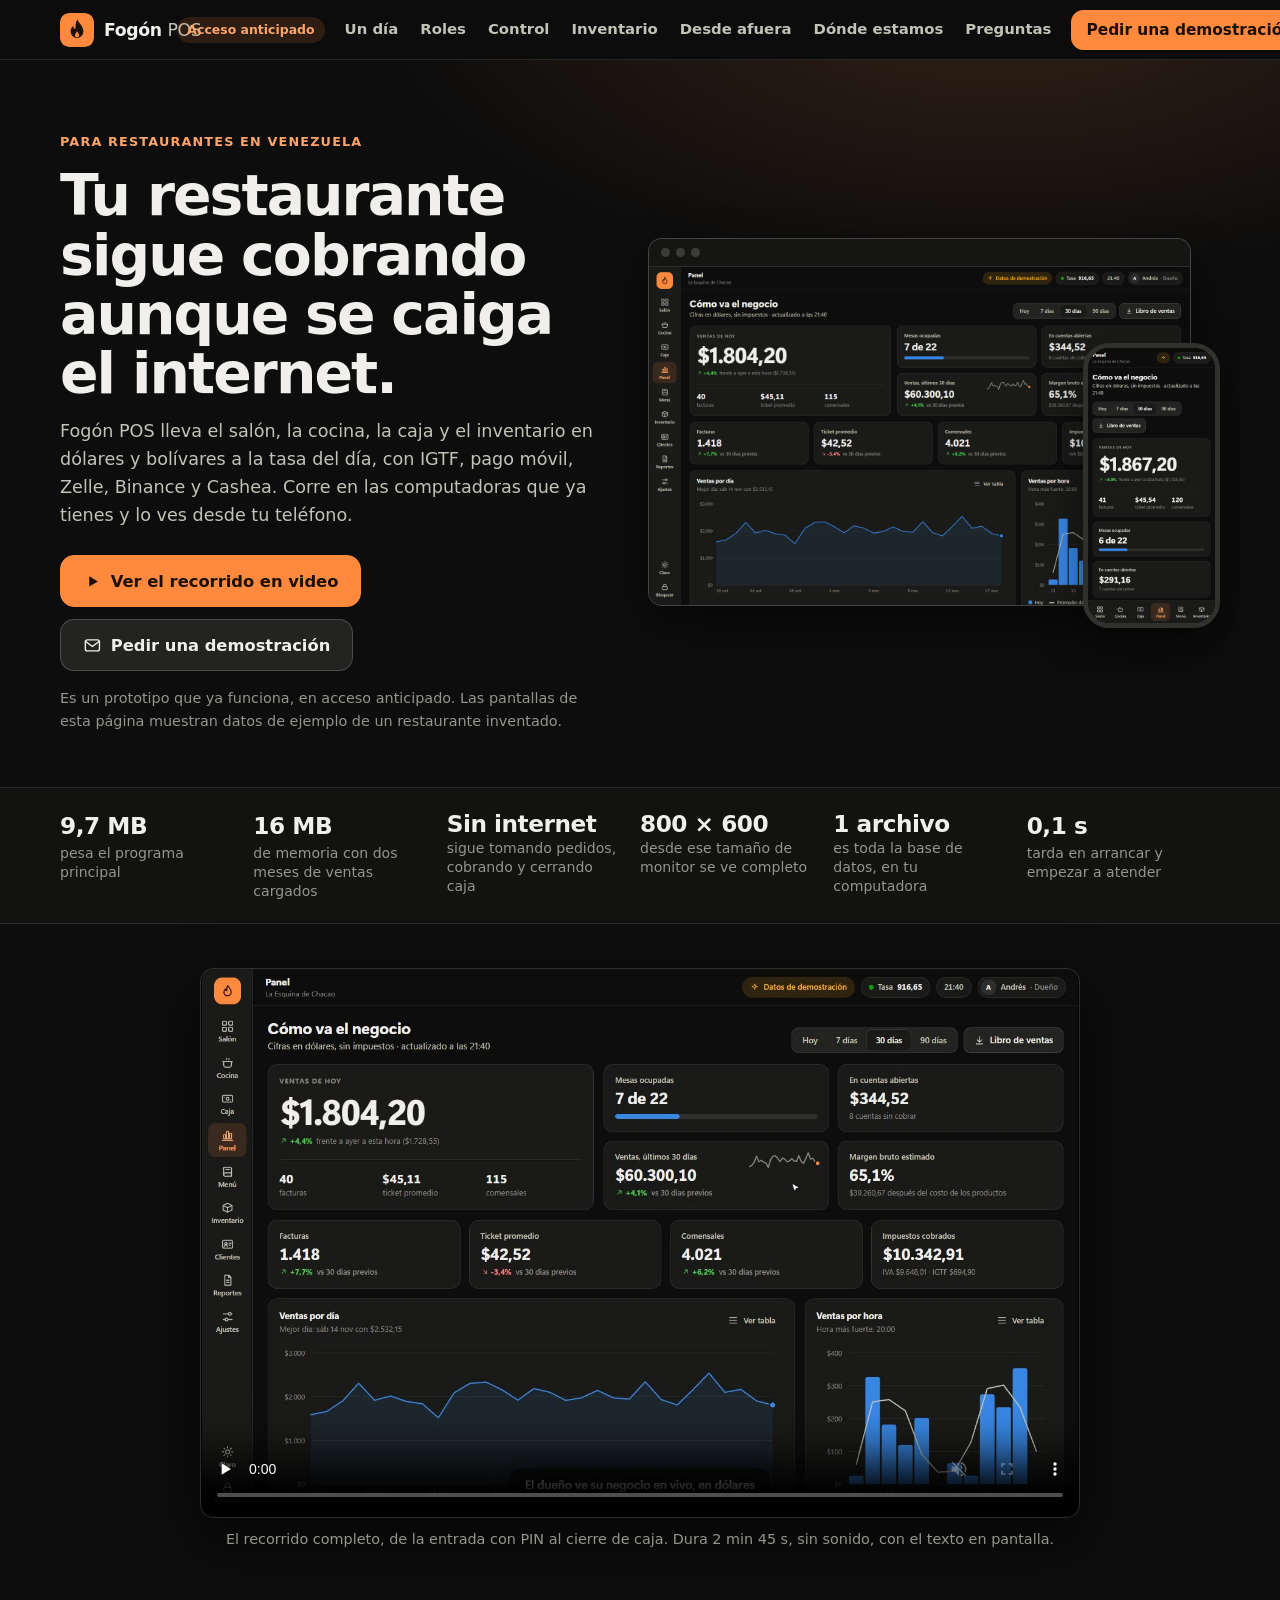
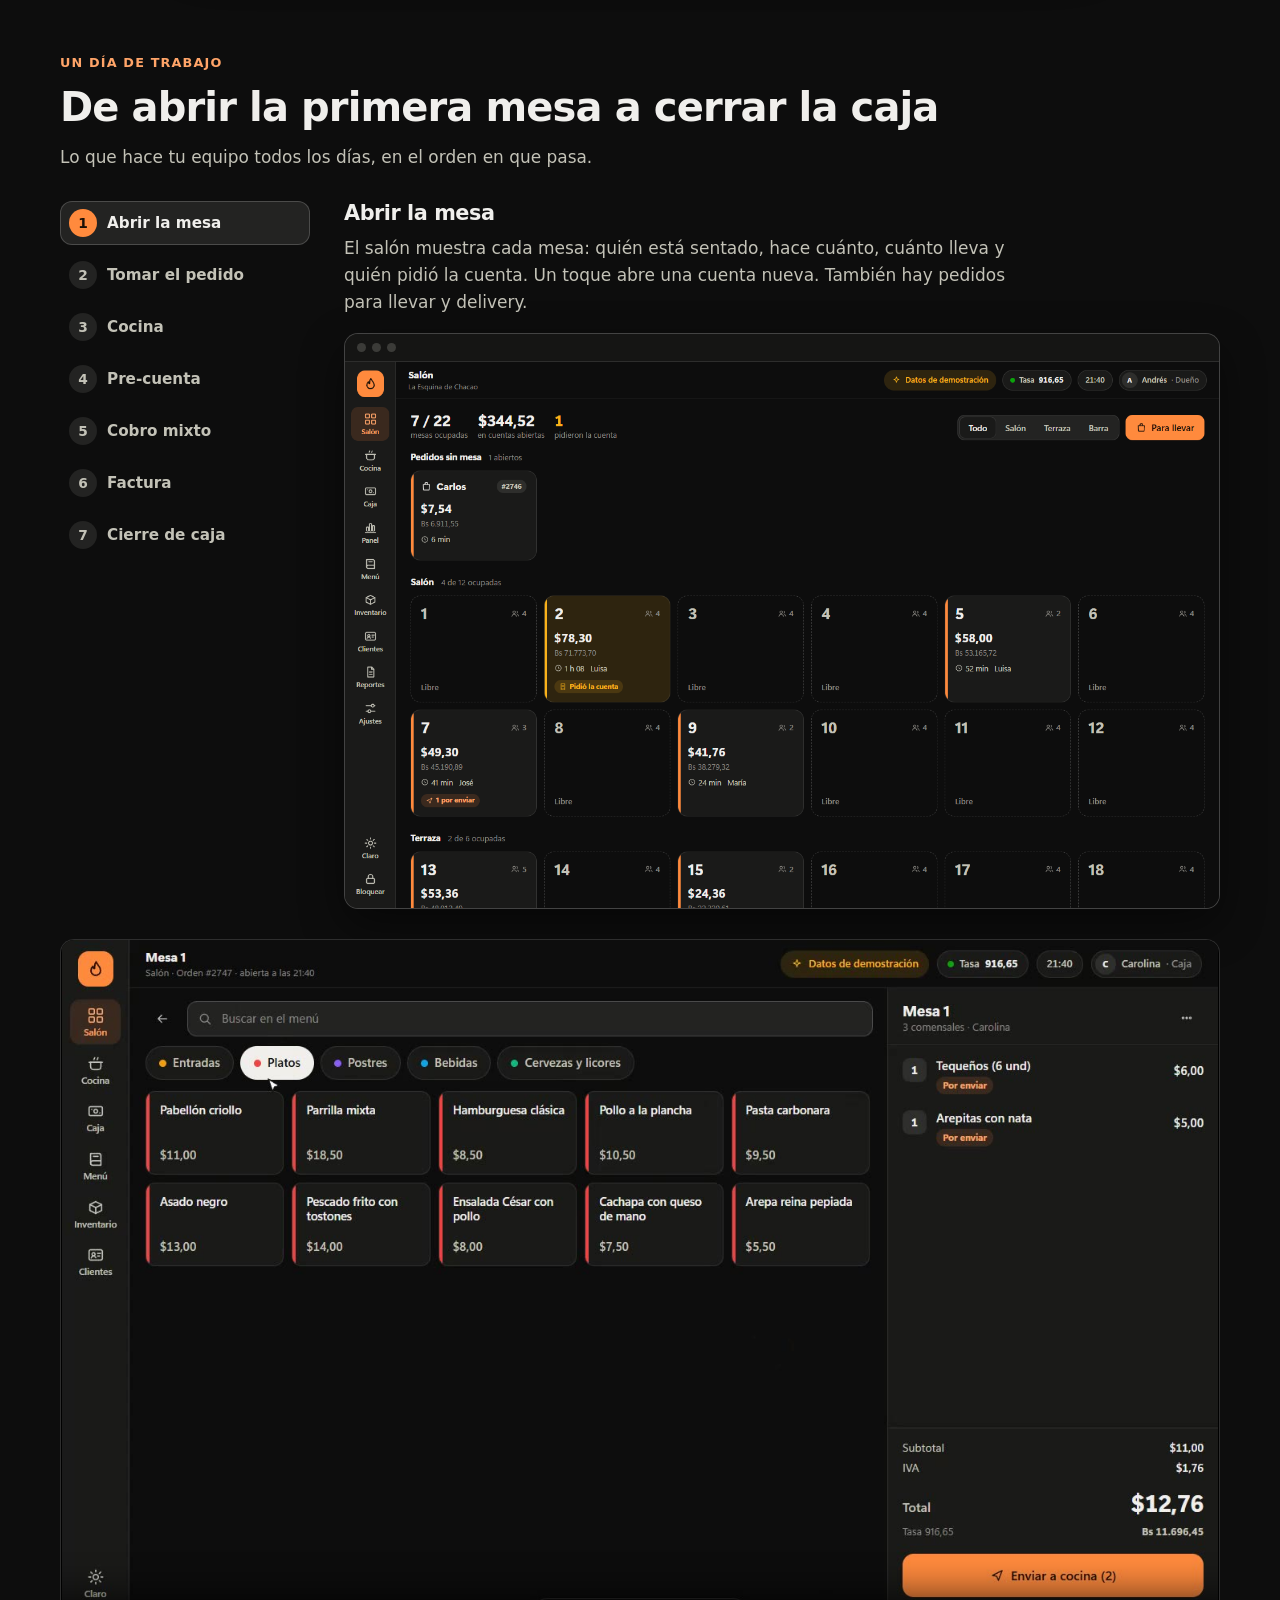
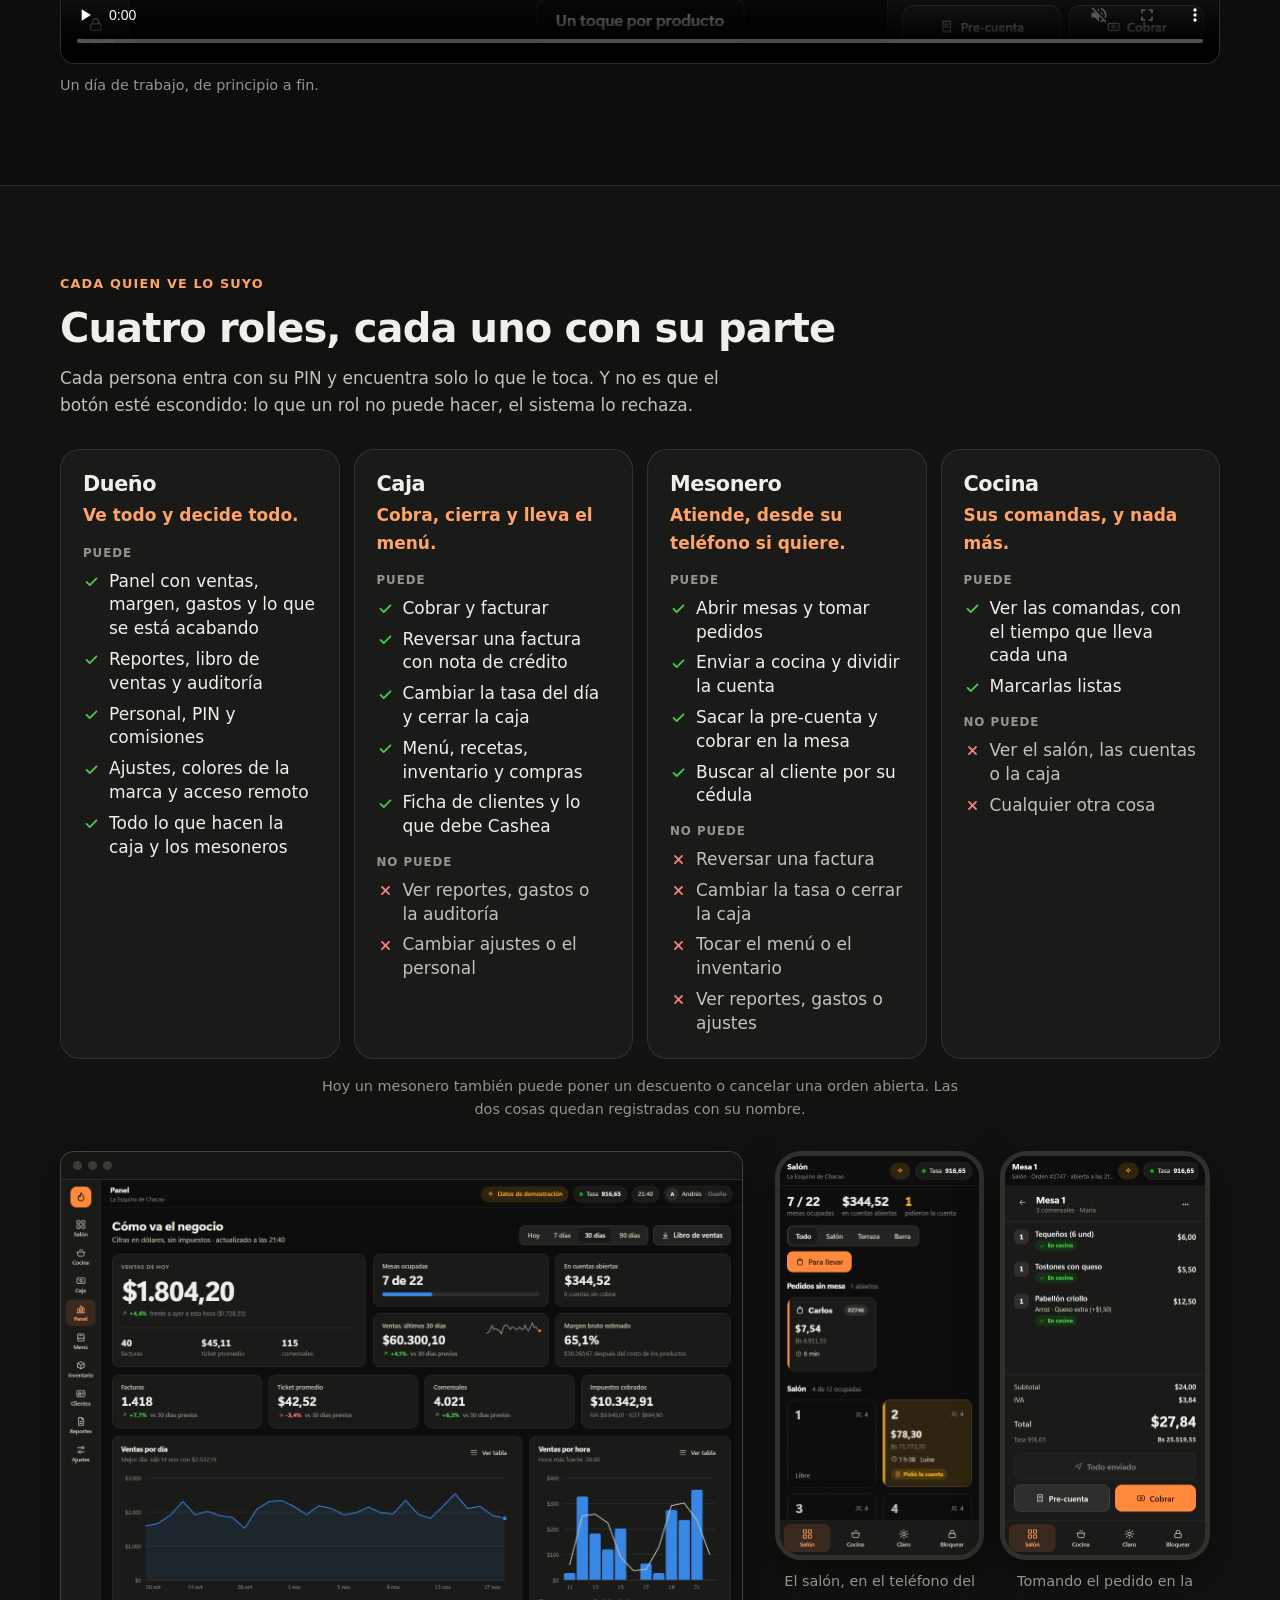
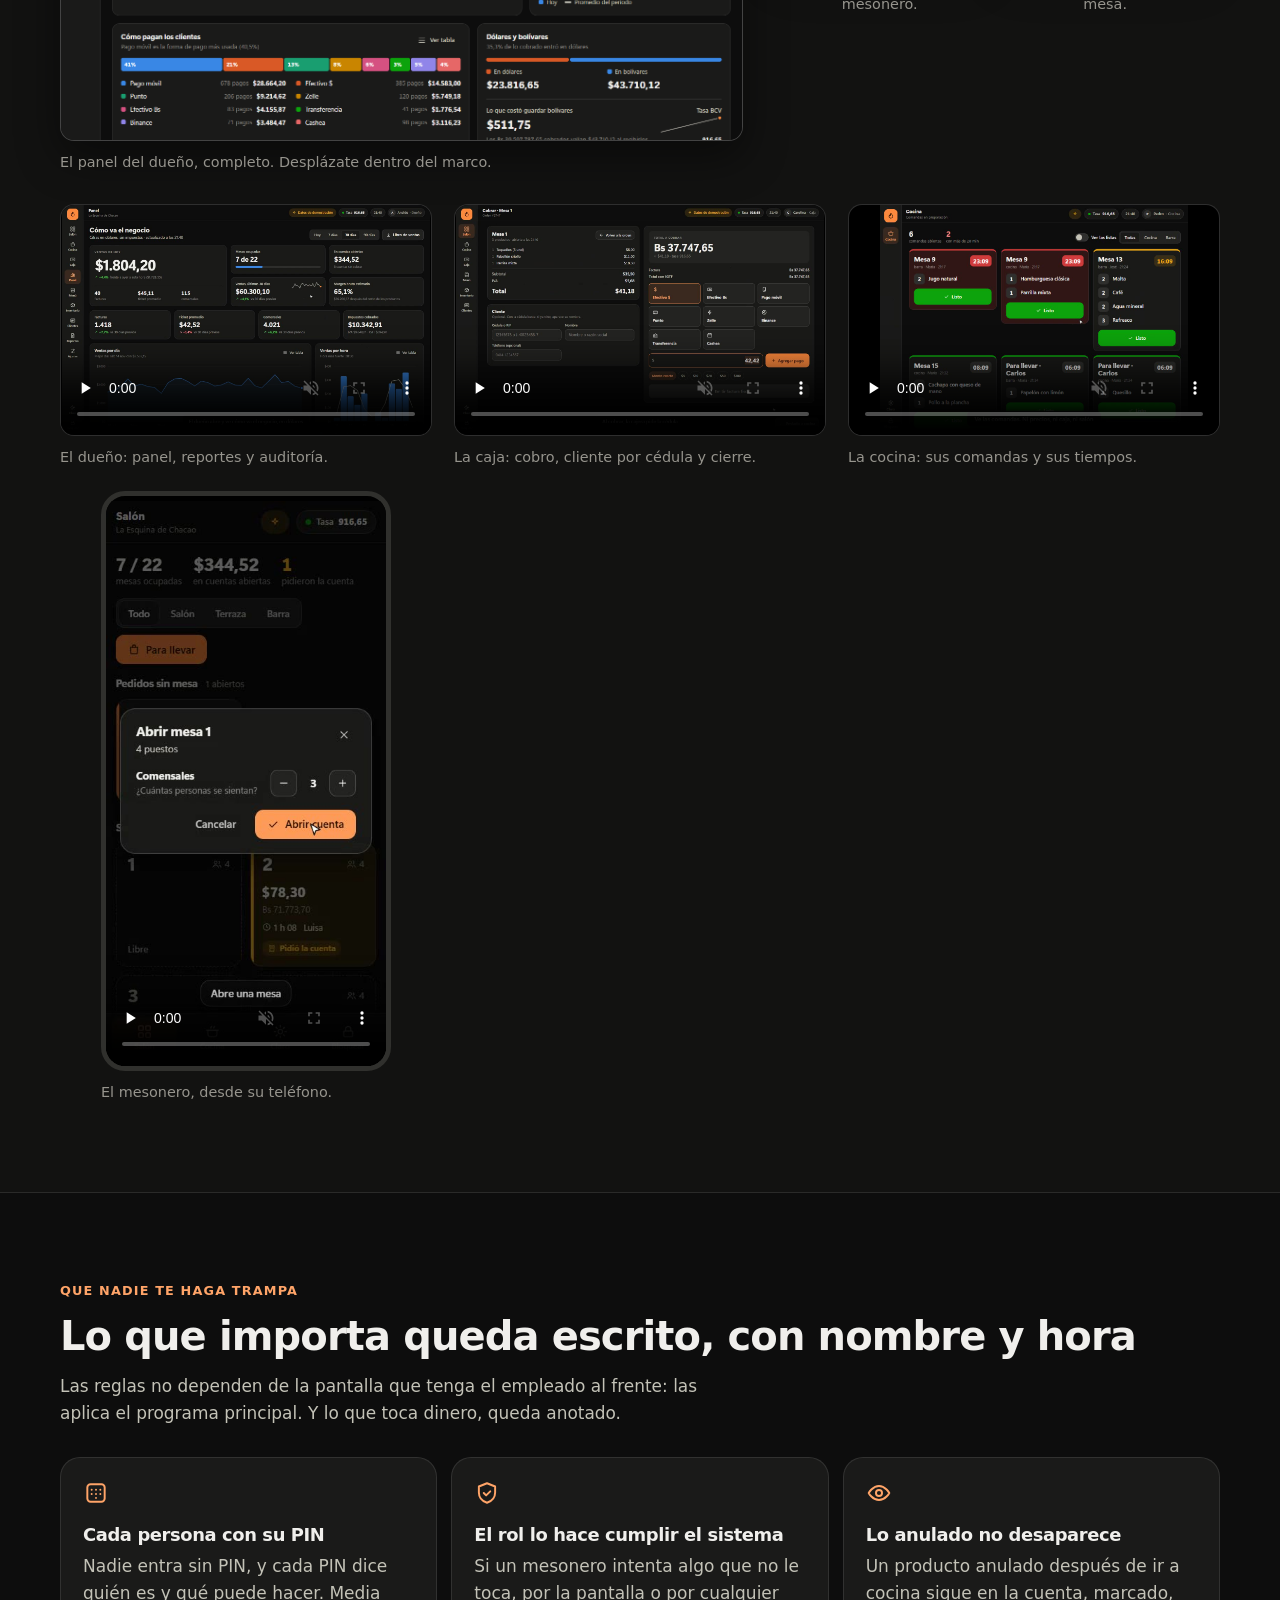
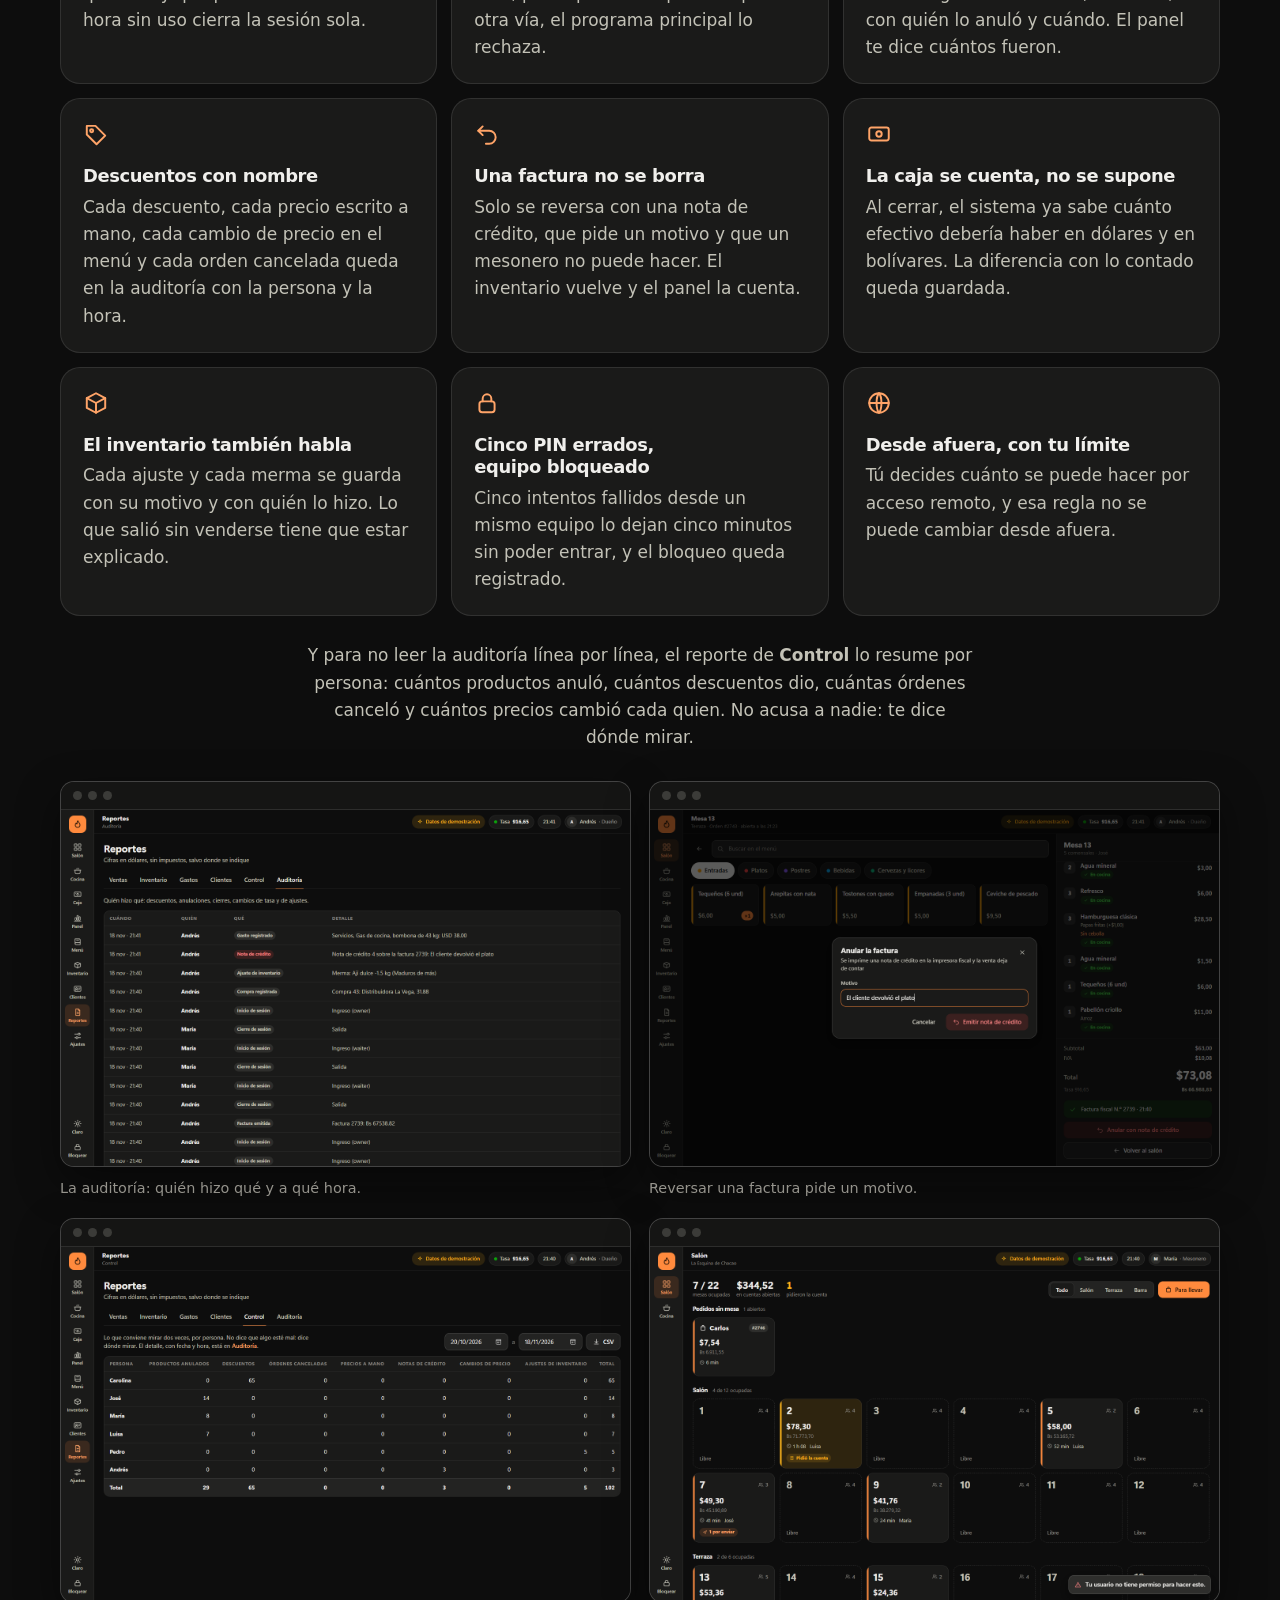
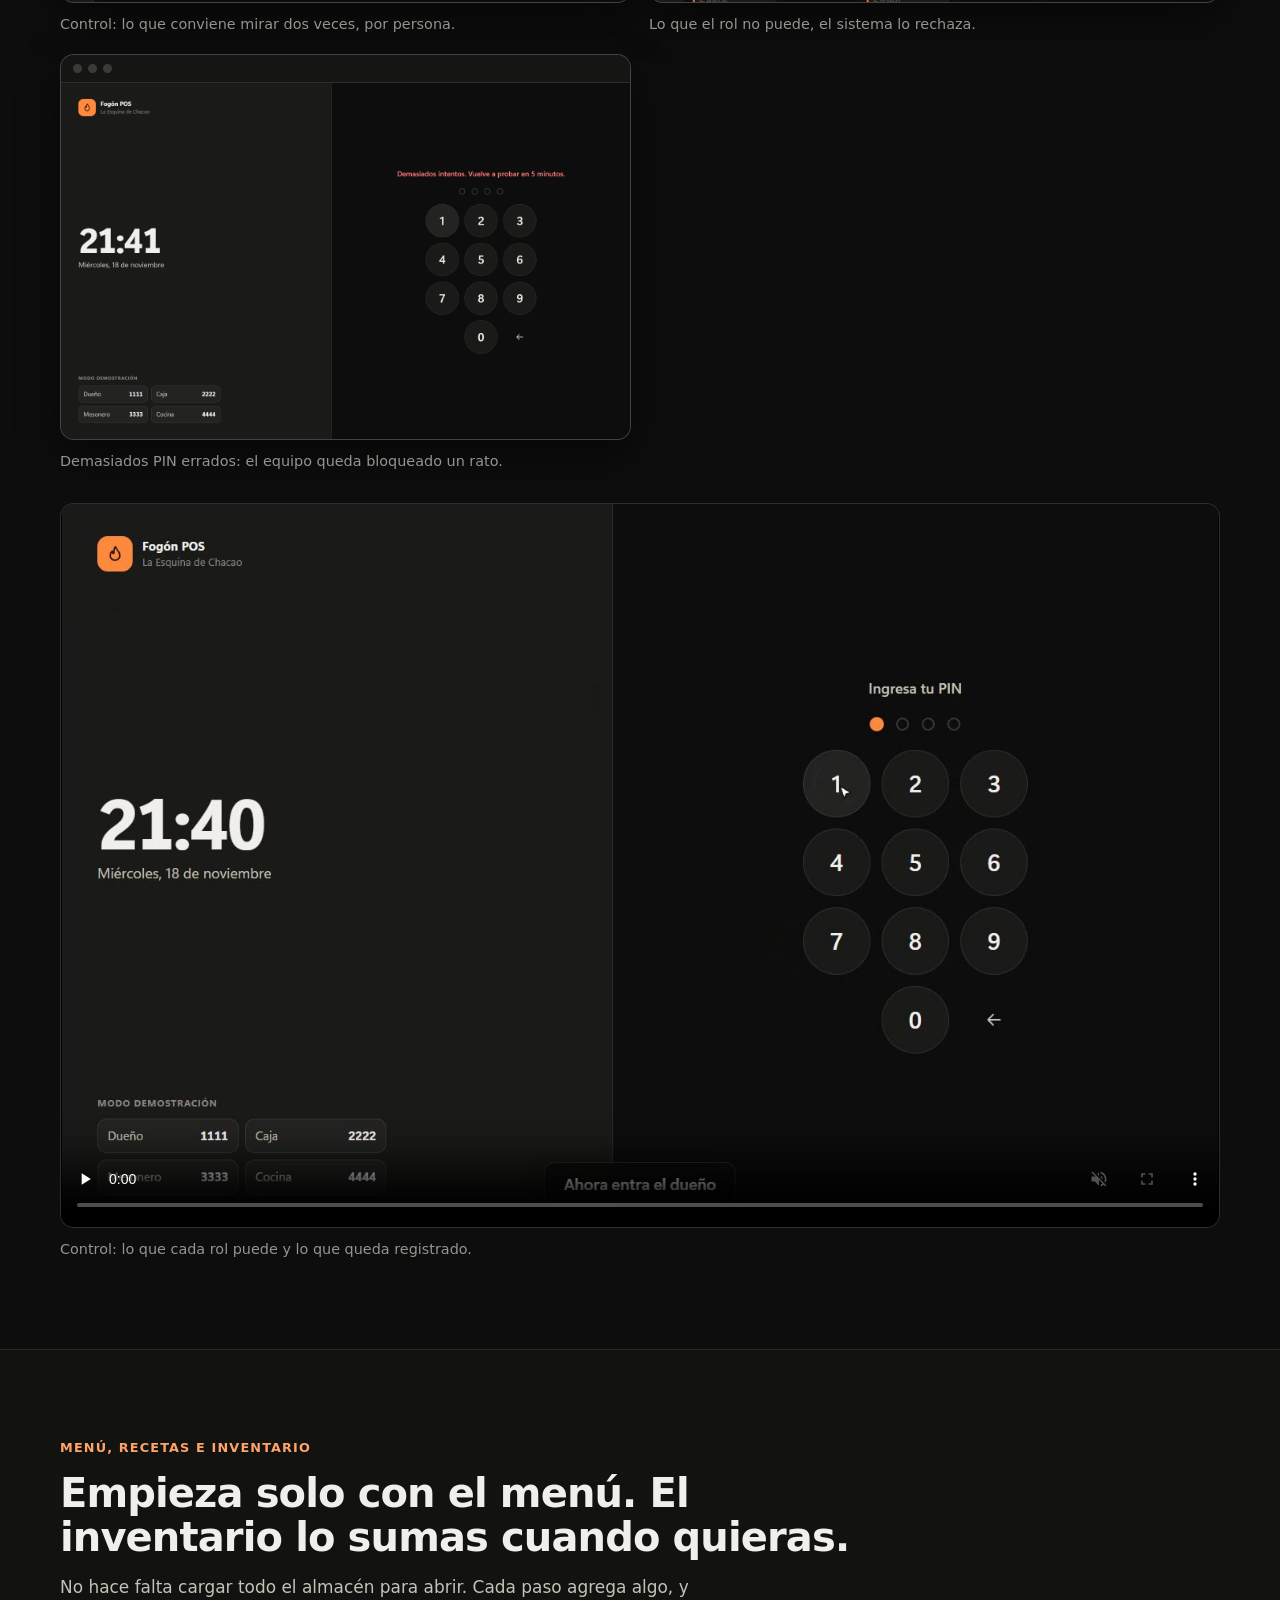
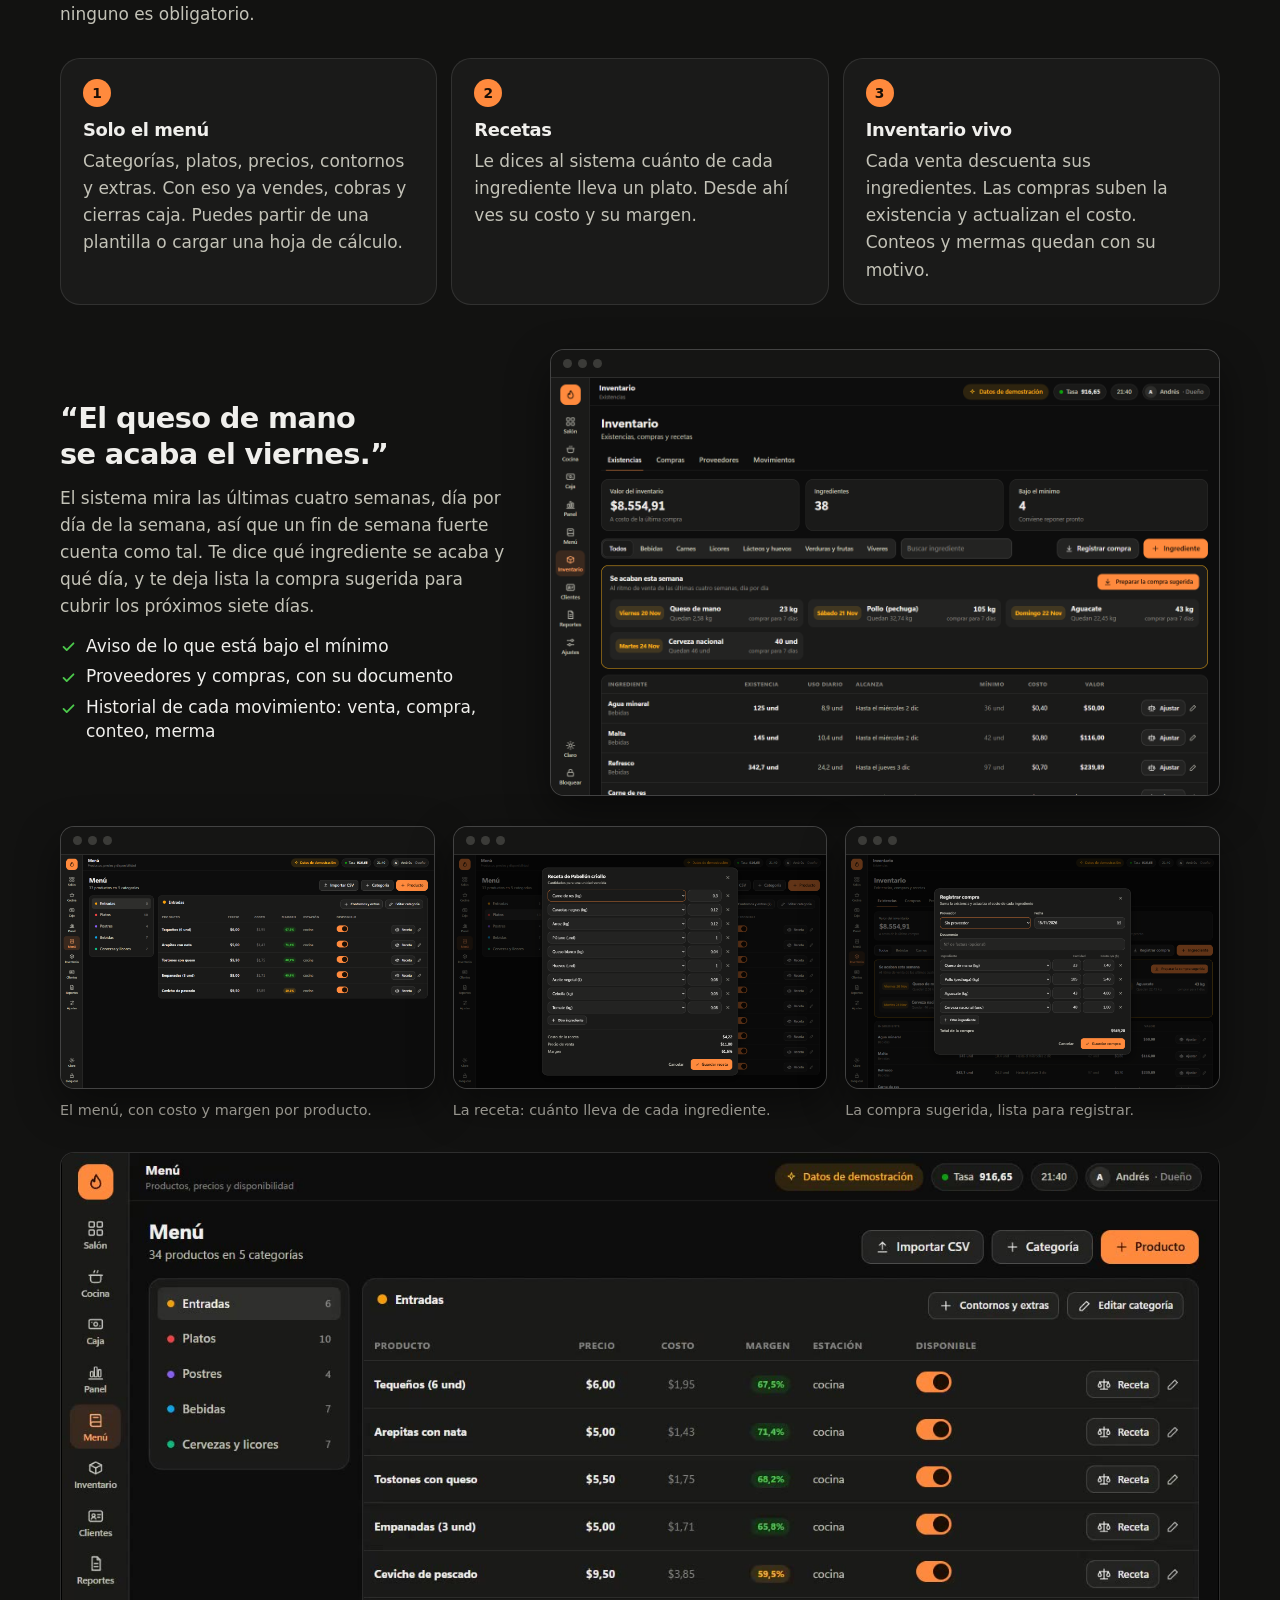
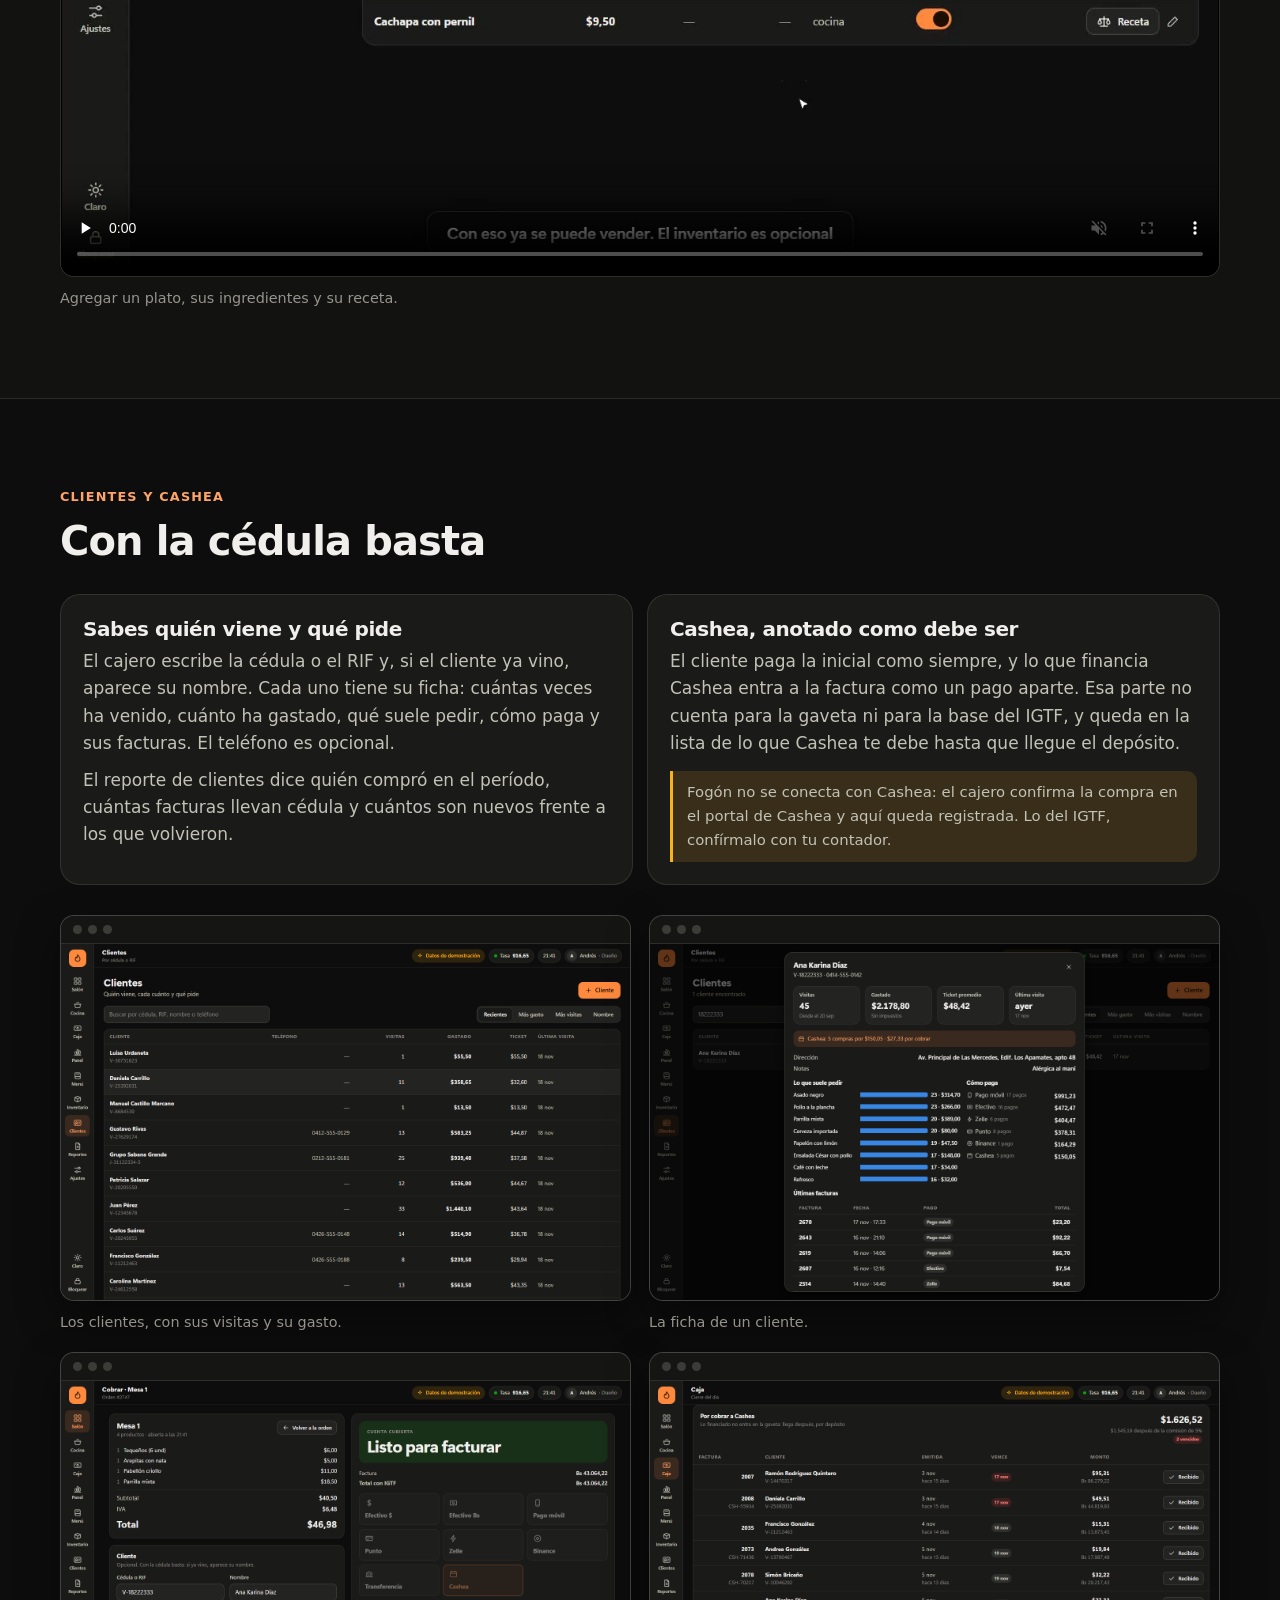
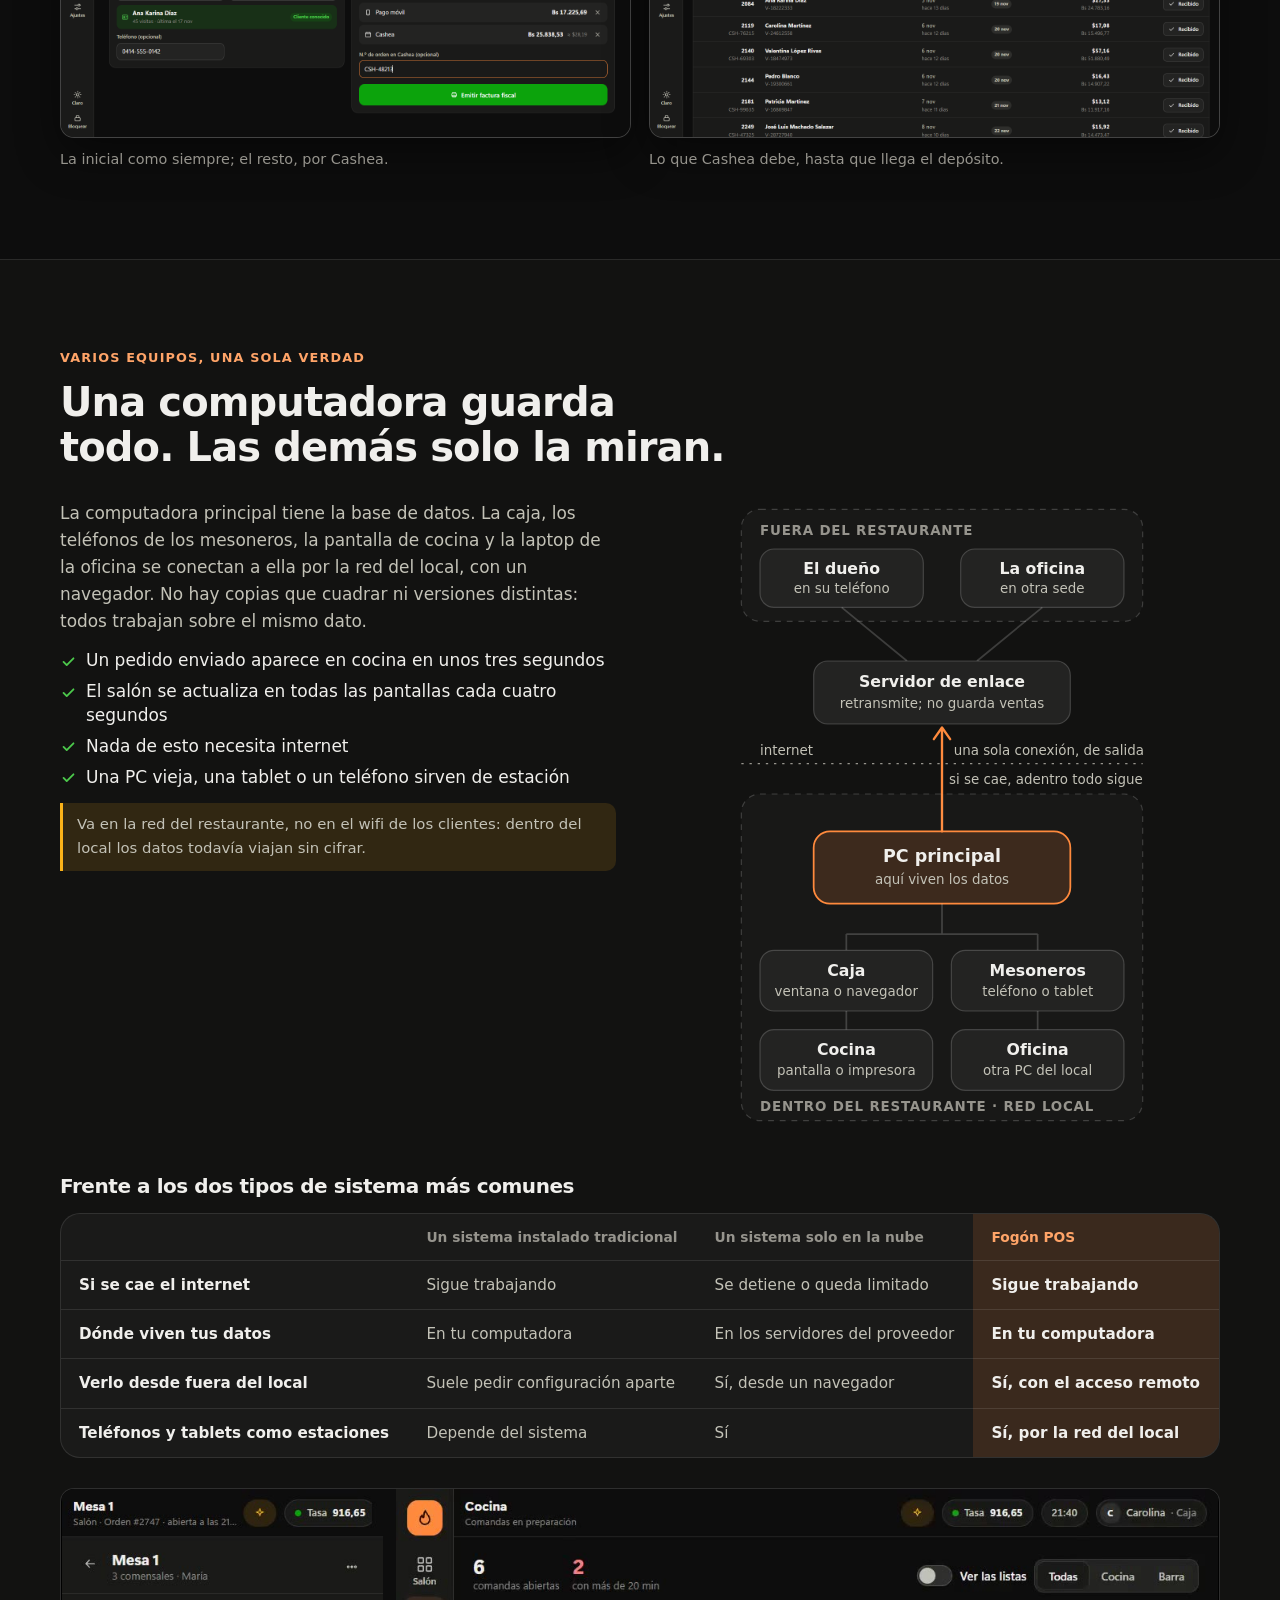
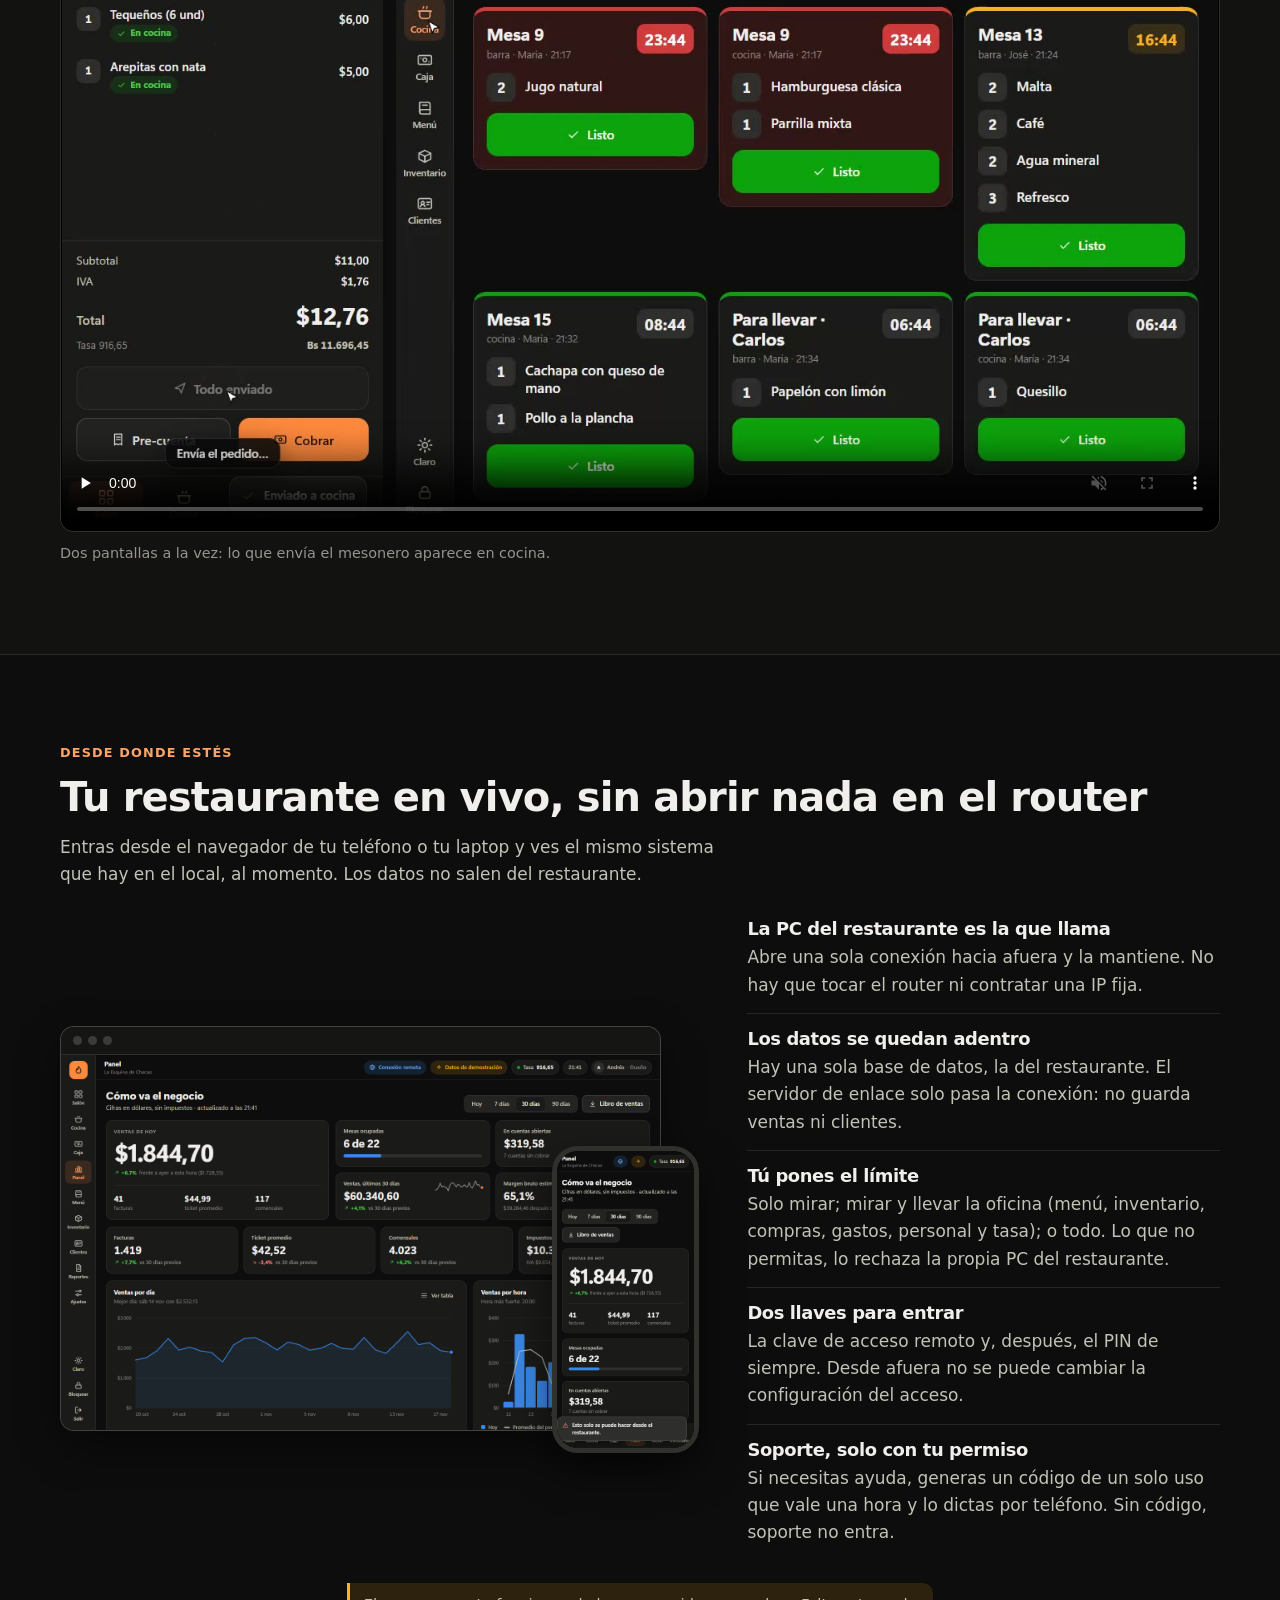
==== fogon/index.html @ 4fc1d391 "Add the Fogón POS product page at /fogon A static page in Spanish for restaurant owners: what a day " ====
<!doctype html>
<html lang="es">
<head>
<meta charset="utf-8">
<meta name="viewport" content="width=device-width, initial-scale=1">
<title>Fogón POS · El sistema para restaurantes que sigue cobrando sin internet</title>
<meta name="description" content="Salón, cocina, caja e inventario en dólares y bolívares a la tasa del día, con IGTF, pago móvil, Zelle, Binance y Cashea. Corre en las computadoras que ya tienes y sigue funcionando sin internet. Acceso anticipado.">
<meta name="theme-color" content="#0d0d0d">
<meta property="og:type" content="website">
<meta property="og:title" content="Fogón POS · El sistema para restaurantes que sigue cobrando sin internet">
<meta property="og:description" content="Salón, cocina, caja e inventario en dólares y bolívares, en las computadoras que ya tienes. Acceso anticipado.">
<meta property="og:url" content="https://tecniangelo.com/fogon/">
<meta property="og:image" content="https://tecniangelo.com/fogon/media/02-panel.png">
<meta property="og:locale" content="es_VE">
<meta name="twitter:card" content="summary_large_image">
<link rel="canonical" href="https://tecniangelo.com/fogon/">
<link rel="icon" href="media/icono.svg" type="image/svg+xml">
<link rel="stylesheet" href="styles.css">
<script>document.documentElement.className = 'js';</script>
</head>
<body>

<!--
  Fogón POS, página de producto. Sin paso de compilación: este archivo,
  styles.css, app.js y la carpeta media/.

  - Las cifras medidas llevan data-stat="..." para cambiarlas en un solo sitio.
  - Un video es <figure class="clip" data-video="nombre">: si media/nombre.mp4
    no existe, app.js oculta el bloque. El póster es media/nombre.jpg.
  - Una imagen que puede faltar va dentro de un elemento con data-optional y
    lleva onerror: si falta, el bloque se oculta solo.
-->

<svg class="sprite" aria-hidden="true" focusable="false">
  <symbol id="i-check" viewBox="0 0 24 24"><path d="M5 12.5l4.5 4.5L19 7.5"/></symbol>
  <symbol id="i-x" viewBox="0 0 24 24"><path d="M6 6l12 12M18 6L6 18"/></symbol>
  <symbol id="i-play" viewBox="0 0 24 24"><path d="M8 5.5v13l11-6.5z" fill="currentColor" stroke="none"/></symbol>
  <symbol id="i-mail" viewBox="0 0 24 24"><rect x="3" y="5" width="18" height="14" rx="2.5"/><path d="M3.5 7l8.5 6.5L20.500 7"/></symbol>
  <symbol id="i-arrow" viewBox="0 0 24 24"><path d="M5 12h14M13 6l6 6-6 6"/></symbol>
  <symbol id="i-lock" viewBox="0 0 24 24"><rect x="5" y="10.500" width="14" height="10" rx="2.500"/><path d="M8 10.500V8a4 4 0 0 1 8 0v2.500"/></symbol>
  <symbol id="i-shield" viewBox="0 0 24 24"><path d="M12 3l7.500 3v5.500c0 4.700-3.100 8-7.500 9.500-4.400-1.500-7.500-4.800-7.500-9.500V6z"/><path d="M9 12l2.200 2.200L15 10.500"/></symbol>
  <symbol id="i-eye" viewBox="0 0 24 24"><path d="M2.500 12S6 5.500 12 5.500 21.500 12 21.500 12 18 18.500 12 18.500 2.500 12 2.500 12z"/><circle cx="12" cy="12" r="2.800"/></symbol>
  <symbol id="i-receipt" viewBox="0 0 24 24"><path d="M6 3h12v18l-3-2-3 2-3-2-3 2z"/><path d="M9 8h6M9 12h6"/></symbol>
  <symbol id="i-cash" viewBox="0 0 24 24"><rect x="3" y="6" width="18" height="12" rx="2"/><circle cx="12" cy="12" r="2.500"/></symbol>
  <symbol id="i-tag" viewBox="0 0 24 24"><path d="M3.500 12.500V4.500h8l9 9-8 8z"/><circle cx="8" cy="9" r="1.400"/></symbol>
  <symbol id="i-undo" viewBox="0 0 24 24"><path d="M8 5L4 9l4 4"/><path d="M4 9h10a6 6 0 0 1 0 12h-3"/></symbol>
  <symbol id="i-box" viewBox="0 0 24 24"><path d="M3.500 7.500L12 3l8.500 4.500v9L12 21l-8.500-4.500z"/><path d="M3.500 7.500L12 12l8.500-4.500M12 12v9"/></symbol>
  <symbol id="i-globe" viewBox="0 0 24 24"><circle cx="12" cy="12" r="9"/><path d="M3 12h18M12 3c3 3.300 3 14.700 0 18M12 3c-3 3.300-3 14.700 0 18"/></symbol>
  <symbol id="i-pin" viewBox="0 0 24 24"><rect x="4" y="4" width="16" height="16" rx="3"/><path d="M8 9h.010M12 9h.010M16 9h.010M8 13h.010M12 13h.010M16 13h.010M12 16.500h.010"/></symbol>
  <symbol id="i-wifi-off" viewBox="0 0 24 24"><path d="M3 3l18 18M8.500 15.500a5 5 0 0 1 7 0M5 12a10 10 0 0 1 4-2.600M19 12a10 10 0 0 0-6-2.900M2 8.500a15 15 0 0 1 4.500-3M22 8.500A15 15 0 0 0 11 4"/><circle cx="12" cy="19" r="0.800"/></symbol>
  <symbol id="i-headset" viewBox="0 0 24 24"><path d="M4 14v-2a8 8 0 0 1 16 0v2"/><rect x="3" y="13.500" width="4" height="6" rx="1.500"/><rect x="17" y="13.500" width="4" height="6" rx="1.500"/></symbol>
</svg>

<a class="skip" href="#contenido">Saltar al contenido</a>

<!-- ========== Barra superior ========== -->
<header class="top" id="arriba">
  <div class="wrap top-row">
    <a class="brand" href="#arriba" aria-label="Fogón POS, inicio">
      <img src="media/icono.svg" alt="" width="34" height="34">
      <span>Fogón <span class="brand-thin">POS</span></span>
    </a>
    <span class="pill">Acceso anticipado</span>
    <button class="menu-button" type="button" aria-expanded="false" aria-controls="menu">Menú</button>
    <nav class="menu" id="menu" aria-label="Secciones">
      <a href="#dia">Un día</a>
      <a href="#roles">Roles</a>
      <a href="#control">Control</a>
      <a href="#inventario">Inventario</a>
      <a href="#remoto">Desde afuera</a>
      <a href="#hoy">Dónde estamos</a>
      <a href="#preguntas">Preguntas</a>
    </nav>
    <a class="btn primary top-cta" href="mailto:tecniangelollc@gmail.com?subject=Quiero%20ver%20Fog%C3%B3n%20POS%20en%20mi%20restaurante"><span class="wide-only">Pedir una demostración</span><span class="narrow-only">Demostración</span></a>
  </div>
</header>

<main id="contenido">

<!-- ========== Entrada ========== -->
<section class="hero">
  <div class="wrap hero-grid">
    <div class="hero-text">
      <p class="eyebrow">Para restaurantes en Venezuela</p>
      <h1>Tu restaurante sigue cobrando aunque se caiga el internet.</h1>
      <p class="lead">Fogón POS lleva el salón, la cocina, la caja y el inventario en dólares y bolívares a la tasa del día, con IGTF, pago móvil, Zelle, Binance y Cashea. Corre en las computadoras que ya tienes y lo ves desde tu teléfono.</p>
      <div class="actions">
        <a class="btn primary lg" href="#recorrido"><svg class="i"><use href="#i-play"/></svg>Ver el recorrido en video</a>
        <a class="btn lg" href="mailto:tecniangelollc@gmail.com?subject=Quiero%20ver%20Fog%C3%B3n%20POS%20en%20mi%20restaurante"><svg class="i"><use href="#i-mail"/></svg>Pedir una demostración</a>
      </div>
      <p class="fine">Es un prototipo que ya funciona, en acceso anticipado. Las pantallas de esta página muestran datos de ejemplo de un restaurante inventado.</p>
    </div>
    <div class="hero-art">
      <figure class="frame browser">
        <div class="frame-bar" aria-hidden="true"><span></span><span></span><span></span></div>
        <img src="media/02-panel.png" width="1440" height="900" alt="Panel del dueño: ventas de hoy, mesas ocupadas, ventas de los últimos 30 días y margen estimado.">
      </figure>
      <figure class="frame phone hero-phone">
        <img src="media/27-panel-telefono.png" width="390" height="844" alt="El panel del dueño en un teléfono.">
      </figure>
    </div>
  </div>
</section>

<!-- ========== Datos duros ========== -->
<section class="facts" aria-label="Datos del programa">
  <div class="wrap facts-row">
    <div class="fact"><b><span data-stat="service_size">9,7 MB</span></b><span>pesa el programa principal</span></div>
    <div class="fact"><b><span data-stat="service_memory">16 MB</span></b><span>de memoria con dos meses de ventas cargados</span></div>
    <div class="fact"><b>Sin internet</b><span>sigue tomando pedidos, cobrando y cerrando caja</span></div>
    <div class="fact"><b>800 × 600</b><span>desde ese tamaño de monitor se ve completo</span></div>
    <div class="fact"><b>1 archivo</b><span>es toda la base de datos, en tu computadora</span></div>
    <div class="fact"><b><span data-stat="startup_ms">0,1 s</span></b><span>tarda en arrancar y empezar a atender</span></div>
  </div>
</section>

<!-- ========== Recorrido en video ========== -->
<section class="section tight" id="recorrido">
  <div class="wrap narrow">
    <figure class="clip featured" data-video="v-recorrido">
      <video controls preload="none" playsinline muted poster="media/v-recorrido.jpg" width="1440" height="900">
        <source src="media/v-recorrido.mp4" type="video/mp4">
      </video>
      <figcaption>El recorrido completo, de la entrada con PIN al cierre de caja. Dura <span data-stat="tour_length">2 min 45 s</span>, sin sonido, con el texto en pantalla.</figcaption>
    </figure>
  </div>
</section>

<!-- ========== Un día de trabajo ========== -->
<section class="section" id="dia">
  <div class="wrap">
    <p class="eyebrow">Un día de trabajo</p>
    <h2>De abrir la primera mesa a cerrar la caja</h2>
    <p class="lead">Lo que hace tu equipo todos los días, en el orden en que pasa.</p>

    <div class="steps" data-steps>
      <div class="steps-tabs" role="tablist" aria-label="Pasos del día">
        <button role="tab" type="button" id="paso-1" aria-controls="panel-1" aria-selected="true"><span class="n">1</span>Abrir la mesa</button>
        <button role="tab" type="button" id="paso-2" aria-controls="panel-2" aria-selected="false" tabindex="-1"><span class="n">2</span>Tomar el pedido</button>
        <button role="tab" type="button" id="paso-3" aria-controls="panel-3" aria-selected="false" tabindex="-1"><span class="n">3</span>Cocina</button>
        <button role="tab" type="button" id="paso-4" aria-controls="panel-4" aria-selected="false" tabindex="-1"><span class="n">4</span>Pre-cuenta</button>
        <button role="tab" type="button" id="paso-5" aria-controls="panel-5" aria-selected="false" tabindex="-1"><span class="n">5</span>Cobro mixto</button>
        <button role="tab" type="button" id="paso-6" aria-controls="panel-6" aria-selected="false" tabindex="-1"><span class="n">6</span>Factura</button>
        <button role="tab" type="button" id="paso-7" aria-controls="panel-7" aria-selected="false" tabindex="-1"><span class="n">7</span>Cierre de caja</button>
      </div>

      <div class="steps-stage">
        <article class="step" role="tabpanel" id="panel-1" aria-labelledby="paso-1">
          <a class="frame browser shot" href="media/05-salon.png"><span class="frame-bar" aria-hidden="true"><span></span><span></span><span></span></span>
            <img src="media/05-salon.png" width="1440" height="900" loading="lazy" alt="El salón: mesas por zona, con el monto, el tiempo y el mesonero de cada una."></a>
          <div class="step-text"><h3>Abrir la mesa</h3>
            <p>El salón muestra cada mesa: quién está sentado, hace cuánto, cuánto lleva y quién pidió la cuenta. Un toque abre una cuenta nueva. También hay pedidos para llevar y delivery.</p></div>
        </article>
        <article class="step" role="tabpanel" id="panel-2" aria-labelledby="paso-2">
          <a class="frame browser shot" href="media/57-orden-contornos.png"><span class="frame-bar" aria-hidden="true"><span></span><span></span><span></span></span>
            <img src="media/57-orden-contornos.png" width="1440" height="900" loading="lazy" alt="Al agregar un plato, el sistema pide sus contornos y extras."></a>
          <div class="step-text"><h3>Tomar el pedido</h3>
            <p>Un toque por producto. Si el plato lleva contornos o extras, el sistema los pide ahí mismo, con su precio. Las notas para cocina se marcan sin escribir, y la cuenta se puede dividir.</p></div>
        </article>
        <article class="step" role="tabpanel" id="panel-3" aria-labelledby="paso-3">
          <a class="frame browser shot" href="media/13-cocina.png"><span class="frame-bar" aria-hidden="true"><span></span><span></span><span></span></span>
            <img src="media/13-cocina.png" width="1440" height="900" loading="lazy" alt="Pantalla de cocina con las comandas y sus tiempos."></a>
          <div class="step-text"><h3>La cocina lo recibe</h3>
            <p>Cada estación recibe solo lo suyo: la cocina sus platos, la barra sus bebidas. Los tiempos corren a la vista y cambian a ámbar y a rojo cuando un pedido se atrasa.</p></div>
        </article>
        <article class="step" role="tabpanel" id="panel-4" aria-labelledby="paso-4">
          <a class="frame browser shot" href="media/09-pre-cuenta.png"><span class="frame-bar" aria-hidden="true"><span></span><span></span><span></span></span>
            <img src="media/09-pre-cuenta.png" width="1440" height="900" loading="lazy" alt="La pre-cuenta en pantalla, en dólares y en bolívares."></a>
          <div class="step-text"><h3>Pre-cuenta</h3>
            <p>La cuenta sale en dólares y en bolívares a la tasa del día, como documento no fiscal, para que el cliente la revise antes de pagar.</p></div>
        </article>
        <article class="step" role="tabpanel" id="panel-5" aria-labelledby="paso-5">
          <a class="frame browser shot" href="media/10-cobrar.png"><span class="frame-bar" aria-hidden="true"><span></span><span></span><span></span></span>
            <img src="media/10-cobrar.png" width="1440" height="900" loading="lazy" alt="Pantalla de cobro con las formas de pago y lo que falta por cobrar."></a>
          <div class="step-text"><h3>Cobro mixto</h3>
            <p>Parte en dólares, parte por pago móvil, el resto en Zelle: como pague el cliente. El IGTF se suma solo sobre lo pagado en divisas y el vuelto lo calcula el sistema.</p></div>
        </article>
        <article class="step" role="tabpanel" id="panel-6" aria-labelledby="paso-6">
          <a class="frame browser shot" href="media/11-cobrar-listo.png"><span class="frame-bar" aria-hidden="true"><span></span><span></span><span></span></span>
            <img src="media/11-cobrar-listo.png" width="1440" height="900" loading="lazy" alt="La cuenta cubierta, con el vuelto calculado, lista para facturar."></a>
          <div class="step-text"><h3>Factura</h3>
            <p>Con la cuenta cubierta se emite la factura, con el cliente por cédula o RIF si lo pide.</p>
            <p class="note"><strong>Hoy, contra un simulador.</strong> La parte fiscal todavía no imprime en impresoras reales: los drivers están en desarrollo. <a href="#hoy">Ver dónde estamos</a>.</p></div>
        </article>
        <article class="step" role="tabpanel" id="panel-7" aria-labelledby="paso-7">
          <a class="frame browser shot crop" href="media/14-caja.png"><span class="frame-bar" aria-hidden="true"><span></span><span></span><span></span></span>
            <img src="media/14-caja.png" width="1440" height="2802" loading="lazy" alt="Cierre de caja: lo cobrado por cada forma de pago y el conteo de la gaveta."></a>
          <div class="step-text"><h3>Cierre de caja</h3>
            <p>Lo cobrado por cada forma de pago y el efectivo que debería haber, en dólares y en bolívares, contra lo que cuentas en la gaveta. La diferencia queda anotada y se emite el reporte Z (hoy, también contra el simulador).</p></div>
        </article>
      </div>
    </div>

    <div class="clips">
      <figure class="clip" data-video="v-dia">
        <video controls preload="none" playsinline muted poster="media/v-dia.jpg" width="1440" height="900"><source src="media/v-dia.mp4" type="video/mp4"></video>
        <figcaption>Un día de trabajo, de principio a fin.</figcaption>
      </figure>
    </div>
  </div>
</section>

<!-- ========== Roles ========== -->
<section class="section alt" id="roles">
  <div class="wrap">
    <p class="eyebrow">Cada quien ve lo suyo</p>
    <h2>Cuatro roles, cada uno con su parte</h2>
    <p class="lead">Cada persona entra con su PIN y encuentra solo lo que le toca. Y no es que el botón esté escondido: lo que un rol no puede hacer, el sistema lo rechaza.</p>

    <div class="roles">
      <article class="role">
        <h3>Dueño</h3>
        <p class="role-line">Ve todo y decide todo.</p>
        <p class="mini">Puede</p>
        <ul class="can">
          <li>Panel con ventas, margen, gastos y lo que se está acabando</li>
          <li>Reportes, libro de ventas y auditoría</li>
          <li>Personal, PIN y comisiones</li>
          <li>Ajustes, colores de la marca y acceso remoto</li>
          <li>Todo lo que hacen la caja y los mesoneros</li>
        </ul>
      </article>
      <article class="role">
        <h3>Caja</h3>
        <p class="role-line">Cobra, cierra y lleva el menú.</p>
        <p class="mini">Puede</p>
        <ul class="can">
          <li>Cobrar y facturar</li>
          <li>Reversar una factura con nota de crédito</li>
          <li>Cambiar la tasa del día y cerrar la caja</li>
          <li>Menú, recetas, inventario y compras</li>
          <li>Ficha de clientes y lo que debe Cashea</li>
        </ul>
        <p class="mini">No puede</p>
        <ul class="cannot">
          <li>Ver reportes, gastos o la auditoría</li>
          <li>Cambiar ajustes o el personal</li>
        </ul>
      </article>
      <article class="role">
        <h3>Mesonero</h3>
        <p class="role-line">Atiende, desde su teléfono si quiere.</p>
        <p class="mini">Puede</p>
        <ul class="can">
          <li>Abrir mesas y tomar pedidos</li>
          <li>Enviar a cocina y dividir la cuenta</li>
          <li>Sacar la pre-cuenta y cobrar en la mesa</li>
          <li>Buscar al cliente por su cédula</li>
        </ul>
        <p class="mini">No puede</p>
        <ul class="cannot">
          <li>Reversar una factura</li>
          <li>Cambiar la tasa o cerrar la caja</li>
          <li>Tocar el menú o el inventario</li>
          <li>Ver reportes, gastos o ajustes</li>
        </ul>
      </article>
      <article class="role">
        <h3>Cocina</h3>
        <p class="role-line">Sus comandas, y nada más.</p>
        <p class="mini">Puede</p>
        <ul class="can">
          <li>Ver las comandas, con el tiempo que lleva cada una</li>
          <li>Marcarlas listas</li>
        </ul>
        <p class="mini">No puede</p>
        <ul class="cannot">
          <li>Ver el salón, las cuentas o la caja</li>
          <li>Cualquier otra cosa</li>
        </ul>
      </article>
    </div>
    <p class="fine center">Hoy un mesonero también puede poner un descuento o cancelar una orden abierta. Las dos cosas quedan registradas con su nombre.</p>

    <div class="role-shots">
      <figure class="scroller-fig">
        <div class="frame browser">
          <div class="frame-bar" aria-hidden="true"><span></span><span></span><span></span></div>
          <div class="scroll-pane" tabindex="0" role="region" aria-label="Panel completo del dueño, desplazable">
            <img src="media/03-panel-completo.png" width="1440" height="2432" loading="lazy" alt="El panel completo del dueño: ventas por día y por hora, cómo pagan los clientes, dólares y bolívares, lo que más se vende, gastos y lo que se acaba esta semana.">
          </div>
        </div>
        <figcaption>El panel del dueño, completo. Desplázate dentro del marco.</figcaption>
      </figure>
      <div class="phones">
        <figure data-optional>
          <div class="frame phone"><img src="media/r-mesonero-salon.png" width="400" height="800" loading="lazy" alt="El salón en el teléfono de un mesonero." onerror="this.closest('[data-optional]').hidden = true"></div>
          <figcaption>El salón, en el teléfono del mesonero.</figcaption>
        </figure>
        <figure data-optional>
          <div class="frame phone"><img src="media/r-mesonero-orden.png" width="400" height="800" loading="lazy" alt="Tomando un pedido desde el teléfono." onerror="this.closest('[data-optional]').hidden = true"></div>
          <figcaption>Tomando el pedido en la mesa.</figcaption>
        </figure>
      </div>
    </div>

    <div class="clips">
      <figure class="clip" data-video="v-dueno">
        <video controls preload="none" playsinline muted poster="media/v-dueno.jpg" width="1440" height="900"><source src="media/v-dueno.mp4" type="video/mp4"></video>
        <figcaption>El dueño: panel, reportes y auditoría.</figcaption>
      </figure>
      <figure class="clip" data-video="v-caja">
        <video controls preload="none" playsinline muted poster="media/v-caja.jpg" width="1440" height="900"><source src="media/v-caja.mp4" type="video/mp4"></video>
        <figcaption>La caja: cobro, cliente por cédula y cierre.</figcaption>
      </figure>
      <figure class="clip" data-video="v-cocina">
        <video controls preload="none" playsinline muted poster="media/v-cocina.jpg" width="1024" height="768"><source src="media/v-cocina.mp4" type="video/mp4"></video>
        <figcaption>La cocina: sus comandas y sus tiempos.</figcaption>
      </figure>
      <figure class="clip tall" data-video="v-mesonero">
        <video controls preload="none" playsinline muted poster="media/v-mesonero.jpg" width="400" height="800"><source src="media/v-mesonero.mp4" type="video/mp4"></video>
        <figcaption>El mesonero, desde su teléfono.</figcaption>
      </figure>
    </div>
  </div>
</section>

<!-- ========== Control ========== -->
<section class="section" id="control">
  <div class="wrap">
    <p class="eyebrow">Que nadie te haga trampa</p>
    <h2>Lo que importa queda escrito, con nombre y hora</h2>
    <p class="lead">Las reglas no dependen de la pantalla que tenga el empleado al frente: las aplica el programa principal. Y lo que toca dinero, queda anotado.</p>

    <div class="cards three">
      <article class="card"><svg class="i big"><use href="#i-pin"/></svg><h3>Cada persona con su PIN</h3>
        <p>Nadie entra sin PIN, y cada PIN dice quién es y qué puede hacer. Media hora sin uso cierra la sesión sola.</p></article>
      <article class="card"><svg class="i big"><use href="#i-shield"/></svg><h3>El rol lo hace cumplir el sistema</h3>
        <p>Si un mesonero intenta algo que no le toca, por la pantalla o por cualquier otra vía, el programa principal lo rechaza.</p></article>
      <article class="card"><svg class="i big"><use href="#i-eye"/></svg><h3>Lo anulado no desaparece</h3>
        <p>Un producto anulado después de ir a cocina sigue en la cuenta, marcado, con quién lo anuló y cuándo. El panel te dice cuántos fueron.</p></article>
      <article class="card"><svg class="i big"><use href="#i-tag"/></svg><h3>Descuentos con nombre</h3>
        <p>Cada descuento, cada precio escrito a mano, cada cambio de precio en el menú y cada orden cancelada queda en la auditoría con la persona y la hora.</p></article>
      <article class="card"><svg class="i big"><use href="#i-undo"/></svg><h3>Una factura no se borra</h3>
        <p>Solo se reversa con una nota de crédito, que pide un motivo y que un mesonero no puede hacer. El inventario vuelve y el panel la cuenta.</p></article>
      <article class="card"><svg class="i big"><use href="#i-cash"/></svg><h3>La caja se cuenta, no se supone</h3>
        <p>Al cerrar, el sistema ya sabe cuánto efectivo debería haber en dólares y en bolívares. La diferencia con lo contado queda guardada.</p></article>
      <article class="card"><svg class="i big"><use href="#i-box"/></svg><h3>El inventario también habla</h3>
        <p>Cada ajuste y cada merma se guarda con su motivo y con quién lo hizo. Lo que salió sin venderse tiene que estar explicado.</p></article>
      <article class="card"><svg class="i big"><use href="#i-lock"/></svg><h3>Cinco PIN errados, equipo bloqueado</h3>
        <p>Cinco intentos fallidos desde un mismo equipo lo dejan cinco minutos sin poder entrar, y el bloqueo queda registrado.</p></article>
      <article class="card"><svg class="i big"><use href="#i-globe"/></svg><h3>Desde afuera, con tu límite</h3>
        <p>Tú decides cuánto se puede hacer por acceso remoto, y esa regla no se puede cambiar desde afuera.</p></article>
    </div>
    <p class="lead center" style="margin-top:26px">Y para no leer la auditoría línea por línea, el reporte de <strong>Control</strong> lo resume por persona: cuántos productos anuló, cuántos descuentos dio, cuántas órdenes canceló y cuántos precios cambió cada quien. No acusa a nadie: te dice dónde mirar.</p>

    <div class="gallery two">
      <figure><a class="frame browser shot" href="media/64-auditoria.png"><span class="frame-bar" aria-hidden="true"><span></span><span></span><span></span></span>
        <img src="media/64-auditoria.png" width="1440" height="900" loading="lazy" alt="La auditoría: quién hizo qué y cuándo."></a>
        <figcaption>La auditoría: quién hizo qué y a qué hora.</figcaption></figure>
      <figure><a class="frame browser shot" href="media/59-nota-credito.png"><span class="frame-bar" aria-hidden="true"><span></span><span></span><span></span></span>
        <img src="media/59-nota-credito.png" width="1440" height="900" loading="lazy" alt="Una nota de crédito pide el motivo antes de reversar la factura."></a>
        <figcaption>Reversar una factura pide un motivo.</figcaption></figure>
      <figure data-optional><a class="frame browser shot" href="media/c-control.png"><span class="frame-bar" aria-hidden="true"><span></span><span></span><span></span></span>
        <img src="media/c-control.png" width="1440" height="900" loading="lazy" alt="El reporte de control: anulaciones, descuentos y cambios de precio por persona." onerror="this.closest('[data-optional]').hidden = true"></a>
        <figcaption>Control: lo que conviene mirar dos veces, por persona.</figcaption></figure>
      <figure data-optional><a class="frame browser shot" href="media/c-sin-permiso.png"><span class="frame-bar" aria-hidden="true"><span></span><span></span><span></span></span>
        <img src="media/c-sin-permiso.png" width="1440" height="900" loading="lazy" alt="El sistema rechaza una acción que el rol no tiene permitida." onerror="this.closest('[data-optional]').hidden = true"></a>
        <figcaption>Lo que el rol no puede, el sistema lo rechaza.</figcaption></figure>
      <figure data-optional><a class="frame browser shot" href="media/c-pin-bloqueado.png"><span class="frame-bar" aria-hidden="true"><span></span><span></span><span></span></span>
        <img src="media/c-pin-bloqueado.png" width="1440" height="900" loading="lazy" alt="Pantalla de PIN bloqueada tras varios intentos fallidos." onerror="this.closest('[data-optional]').hidden = true"></a>
        <figcaption>Demasiados PIN errados: el equipo queda bloqueado un rato.</figcaption></figure>
    </div>

    <div class="clips">
      <figure class="clip" data-video="v-control">
        <video controls preload="none" playsinline muted poster="media/v-control.jpg" width="1440" height="900"><source src="media/v-control.mp4" type="video/mp4"></video>
        <figcaption>Control: lo que cada rol puede y lo que queda registrado.</figcaption>
      </figure>
    </div>
  </div>
</section>

<!-- ========== Menú, recetas e inventario ========== -->
<section class="section alt" id="inventario">
  <div class="wrap">
    <p class="eyebrow">Menú, recetas e inventario</p>
    <h2>Empieza solo con el menú. El inventario lo sumas cuando quieras.</h2>
    <p class="lead">No hace falta cargar todo el almacén para abrir. Cada paso agrega algo, y ninguno es obligatorio.</p>

    <ol class="ladder">
      <li><span class="n">1</span><h3>Solo el menú</h3>
        <p>Categorías, platos, precios, contornos y extras. Con eso ya vendes, cobras y cierras caja. Puedes partir de una plantilla o cargar una hoja de cálculo.</p></li>
      <li><span class="n">2</span><h3>Recetas</h3>
        <p>Le dices al sistema cuánto de cada ingrediente lleva un plato. Desde ahí ves su costo y su margen.</p></li>
      <li><span class="n">3</span><h3>Inventario vivo</h3>
        <p>Cada venta descuenta sus ingredientes. Las compras suben la existencia y actualizan el costo. Conteos y mermas quedan con su motivo.</p></li>
    </ol>

    <div class="feature">
      <div class="feature-text">
        <h3>“El queso de mano se acaba el viernes.”</h3>
        <p>El sistema mira las últimas cuatro semanas, día por día de la semana, así que un fin de semana fuerte cuenta como tal. Te dice qué ingrediente se acaba y qué día, y te deja lista la compra sugerida para cubrir los próximos siete días.</p>
        <ul class="ticks">
          <li>Aviso de lo que está bajo el mínimo</li>
          <li>Proveedores y compras, con su documento</li>
          <li>Historial de cada movimiento: venta, compra, conteo, merma</li>
        </ul>
      </div>
      <a class="frame browser shot" href="media/50-inventario.png"><span class="frame-bar" aria-hidden="true"><span></span><span></span><span></span></span>
        <img src="media/50-inventario.png" width="1440" height="900" loading="lazy" alt="Inventario con la existencia de cada ingrediente y el aviso de lo que se acaba esta semana."></a>
    </div>

    <div class="gallery three">
      <figure><a class="frame browser shot" href="media/15-menu.png"><span class="frame-bar" aria-hidden="true"><span></span><span></span><span></span></span>
        <img src="media/15-menu.png" width="1440" height="900" loading="lazy" alt="El menú con costo y margen de cada producto."></a>
        <figcaption>El menú, con costo y margen por producto.</figcaption></figure>
      <figure><a class="frame browser shot" href="media/55-receta.png"><span class="frame-bar" aria-hidden="true"><span></span><span></span><span></span></span>
        <img src="media/55-receta.png" width="1440" height="900" loading="lazy" alt="La receta de un plato: cuánto lleva de cada ingrediente."></a>
        <figcaption>La receta: cuánto lleva de cada ingrediente.</figcaption></figure>
      <figure><a class="frame browser shot" href="media/51-compra-sugerida.png"><span class="frame-bar" aria-hidden="true"><span></span><span></span><span></span></span>
        <img src="media/51-compra-sugerida.png" width="1440" height="900" loading="lazy" alt="La compra sugerida, ya llena con lo que hace falta."></a>
        <figcaption>La compra sugerida, lista para registrar.</figcaption></figure>
    </div>

    <div class="clips">
      <figure class="clip" data-video="v-inventario">
        <video controls preload="none" playsinline muted poster="media/v-inventario.jpg" width="1440" height="900"><source src="media/v-inventario.mp4" type="video/mp4"></video>
        <figcaption>Agregar un plato, sus ingredientes y su receta.</figcaption>
      </figure>
    </div>
  </div>
</section>

<!-- ========== Clientes y Cashea ========== -->
<section class="section" id="clientes">
  <div class="wrap">
    <p class="eyebrow">Clientes y Cashea</p>
    <h2>Con la cédula basta</h2>
    <div class="cards two">
      <article class="card wide">
        <h3>Sabes quién viene y qué pide</h3>
        <p>El cajero escribe la cédula o el RIF y, si el cliente ya vino, aparece su nombre. Cada uno tiene su ficha: cuántas veces ha venido, cuánto ha gastado, qué suele pedir, cómo paga y sus facturas. El teléfono es opcional.</p>
        <p>El reporte de clientes dice quién compró en el período, cuántas facturas llevan cédula y cuántos son nuevos frente a los que volvieron.</p>
      </article>
      <article class="card wide">
        <h3>Cashea, anotado como debe ser</h3>
        <p>El cliente paga la inicial como siempre, y lo que financia Cashea entra a la factura como un pago aparte. Esa parte no cuenta para la gaveta ni para la base del IGTF, y queda en la lista de lo que Cashea te debe hasta que llegue el depósito.</p>
        <p class="note">Fogón no se conecta con Cashea: el cajero confirma la compra en el portal de Cashea y aquí queda registrada. Lo del IGTF, confírmalo con tu contador.</p>
      </article>
    </div>

    <div class="gallery two" data-group>
      <figure data-optional><a class="frame browser shot" href="media/80-clientes.png"><span class="frame-bar" aria-hidden="true"><span></span><span></span><span></span></span>
        <img src="media/80-clientes.png" width="1440" height="900" loading="lazy" alt="La lista de clientes con sus visitas y su gasto." onerror="this.closest('[data-optional]').hidden = true"></a>
        <figcaption>Los clientes, con sus visitas y su gasto.</figcaption></figure>
      <figure data-optional><a class="frame browser shot" href="media/81-cliente-ficha.png"><span class="frame-bar" aria-hidden="true"><span></span><span></span><span></span></span>
        <img src="media/81-cliente-ficha.png" width="1440" height="900" loading="lazy" alt="La ficha de un cliente: visitas, gasto, lo que suele pedir y sus facturas." onerror="this.closest('[data-optional]').hidden = true"></a>
        <figcaption>La ficha de un cliente.</figcaption></figure>
      <figure data-optional><a class="frame browser shot" href="media/83-cobrar-cashea.png"><span class="frame-bar" aria-hidden="true"><span></span><span></span><span></span></span>
        <img src="media/83-cobrar-cashea.png" width="1440" height="900" loading="lazy" alt="Un cobro con la inicial por pago móvil y el resto por Cashea." onerror="this.closest('[data-optional]').hidden = true"></a>
        <figcaption>La inicial como siempre; el resto, por Cashea.</figcaption></figure>
      <figure data-optional><a class="frame browser shot" href="media/85-cashea-por-cobrar.png"><span class="frame-bar" aria-hidden="true"><span></span><span></span><span></span></span>
        <img src="media/85-cashea-por-cobrar.png" width="1440" height="900" loading="lazy" alt="La lista de lo que Cashea debe, en la pantalla de caja." onerror="this.closest('[data-optional]').hidden = true"></a>
        <figcaption>Lo que Cashea debe, hasta que llega el depósito.</figcaption></figure>
    </div>
  </div>
</section>

<!-- ========== Varios equipos ========== -->
<section class="section alt" id="equipos">
  <div class="wrap">
    <p class="eyebrow">Varios equipos, una sola verdad</p>
    <h2>Una computadora guarda todo. Las demás solo la miran.</h2>
    <div class="split">
      <div>
        <p class="lead">La computadora principal tiene la base de datos. La caja, los teléfonos de los mesoneros, la pantalla de cocina y la laptop de la oficina se conectan a ella por la red del local, con un navegador. No hay copias que cuadrar ni versiones distintas: todos trabajan sobre el mismo dato.</p>
        <ul class="ticks">
          <li>Un pedido enviado aparece en cocina en unos tres segundos</li>
          <li>El salón se actualiza en todas las pantallas cada cuatro segundos</li>
          <li>Nada de esto necesita internet</li>
          <li>Una PC vieja, una tablet o un teléfono sirven de estación</li>
        </ul>
        <p class="note">Va en la red del restaurante, no en el wifi de los clientes: dentro del local los datos todavía viajan sin cifrar.</p>
      </div>
      <figure class="diagram">
        <svg viewBox="0 0 360 540" role="img" aria-labelledby="dg-t dg-d">
          <title id="dg-t">Cómo se conectan los equipos</title>
          <desc id="dg-d">Dentro del restaurante, la PC principal guarda los datos y las estaciones (caja, mesoneros, cocina, oficina) se conectan a ella por la red local. La PC principal abre una sola conexión de salida hacia un servidor que retransmite, por donde entran el dueño y la oficina desde afuera.</desc>
          <rect class="dg-zone" x="8" y="8" width="344" height="96" rx="16"/>
          <text class="dg-zone-label" x="24" y="30">Fuera del restaurante</text>
          <rect class="dg-box" x="24" y="42" width="140" height="50" rx="12"/>
          <text class="dg-title" x="94" y="63" text-anchor="middle">El dueño</text>
          <text class="dg-sub" x="94" y="80" text-anchor="middle">en su teléfono</text>
          <rect class="dg-box" x="196" y="42" width="140" height="50" rx="12"/>
          <text class="dg-title" x="266" y="63" text-anchor="middle">La oficina</text>
          <text class="dg-sub" x="266" y="80" text-anchor="middle">en otra sede</text>

          <path class="dg-line" d="M94 92L150 138M266 92L210 138"/>
          <rect class="dg-box" x="70" y="138" width="220" height="54" rx="12"/>
          <text class="dg-title" x="180" y="160" text-anchor="middle">Servidor de enlace</text>
          <text class="dg-sub" x="180" y="178" text-anchor="middle">retransmite; no guarda ventas</text>

          <path class="dg-dash" d="M8 226H352"/>
          <text class="dg-sub" x="24" y="219">internet</text>
          <text class="dg-sub" x="352" y="243" text-anchor="end">si se cae, adentro todo sigue</text>
          <path class="dg-arrow" d="M180 284V196"/>
          <path class="dg-arrow-head" d="M173 205l7-10 7 10"/>
          <text class="dg-sub" x="190" y="219">una sola conexión, de salida</text>

          <rect class="dg-zone" x="8" y="252" width="344" height="280" rx="16"/>
          <text class="dg-zone-label" x="24" y="524">Dentro del restaurante · red local</text>
          <rect class="dg-main" x="70" y="284" width="220" height="62" rx="14"/>
          <text class="dg-title strong" x="180" y="310" text-anchor="middle">PC principal</text>
          <text class="dg-sub" x="180" y="329" text-anchor="middle">aquí viven los datos</text>
          <path class="dg-line" d="M180 346V372M98 372H262M98 372V386M262 372V386M98 438V454M262 438V454"/>
          <rect class="dg-box" x="24" y="386" width="148" height="52" rx="12"/>
          <text class="dg-title" x="98" y="408" text-anchor="middle">Caja</text>
          <text class="dg-sub" x="98" y="425" text-anchor="middle">ventana o navegador</text>
          <rect class="dg-box" x="188" y="386" width="148" height="52" rx="12"/>
          <text class="dg-title" x="262" y="408" text-anchor="middle">Mesoneros</text>
          <text class="dg-sub" x="262" y="425" text-anchor="middle">teléfono o tablet</text>
          <rect class="dg-box" x="24" y="454" width="148" height="52" rx="12"/>
          <text class="dg-title" x="98" y="476" text-anchor="middle">Cocina</text>
          <text class="dg-sub" x="98" y="493" text-anchor="middle">pantalla o impresora</text>
          <rect class="dg-box" x="188" y="454" width="148" height="52" rx="12"/>
          <text class="dg-title" x="262" y="476" text-anchor="middle">Oficina</text>
          <text class="dg-sub" x="262" y="493" text-anchor="middle">otra PC del local</text>
        </svg>
      </figure>
    </div>

    <h3 class="compare-title" id="comparacion">Frente a los dos tipos de sistema más comunes</h3>
    <div class="compare-wrap" tabindex="0" role="region" aria-labelledby="comparacion">
      <table class="compare" aria-labelledby="comparacion">
        <thead><tr><th scope="col"></th><th scope="col">Un sistema instalado tradicional</th><th scope="col">Un sistema solo en la nube</th><th scope="col" class="us">Fogón POS</th></tr></thead>
        <tbody>
          <tr><th scope="row">Si se cae el internet</th><td>Sigue trabajando</td><td>Se detiene o queda limitado</td><td class="us">Sigue trabajando</td></tr>
          <tr><th scope="row">Dónde viven tus datos</th><td>En tu computadora</td><td>En los servidores del proveedor</td><td class="us">En tu computadora</td></tr>
          <tr><th scope="row">Verlo desde fuera del local</th><td>Suele pedir configuración aparte</td><td>Sí, desde un navegador</td><td class="us">Sí, con el acceso remoto</td></tr>
          <tr><th scope="row">Teléfonos y tablets como estaciones</th><td>Depende del sistema</td><td>Sí</td><td class="us">Sí, por la red del local</td></tr>
        </tbody>
      </table>
    </div>

    <div class="clips">
      <figure class="clip wide" data-video="v-sync">
        <video controls preload="none" playsinline muted poster="media/v-sync.jpg" width="1440" height="800"><source src="media/v-sync.mp4" type="video/mp4"></video>
        <figcaption>Dos pantallas a la vez: lo que envía el mesonero aparece en cocina.</figcaption>
      </figure>
    </div>
  </div>
</section>

<!-- ========== Acceso remoto ========== -->
<section class="section" id="remoto">
  <div class="wrap">
    <p class="eyebrow">Desde donde estés</p>
    <h2>Tu restaurante en vivo, sin abrir nada en el router</h2>
    <p class="lead">Entras desde el navegador de tu teléfono o tu laptop y ves el mismo sistema que hay en el local, al momento. Los datos no salen del restaurante.</p>

    <div class="split reverse">
      <div class="remote-art">
        <a class="frame browser shot" href="media/71-remoto-panel.png"><span class="frame-bar" aria-hidden="true"><span></span><span></span><span></span></span>
          <img src="media/71-remoto-panel.png" width="1440" height="900" loading="lazy" alt="El panel visto desde fuera del restaurante, marcado como conexión remota."></a>
        <figure class="frame phone remote-phone">
          <img src="media/74-remoto-telefono.png" width="390" height="844" loading="lazy" alt="El panel del restaurante en el teléfono del dueño, por acceso remoto.">
        </figure>
      </div>
      <ul class="points">
        <li><h3>La PC del restaurante es la que llama</h3><p>Abre una sola conexión hacia afuera y la mantiene. No hay que tocar el router ni contratar una IP fija.</p></li>
        <li><h3>Los datos se quedan adentro</h3><p>Hay una sola base de datos, la del restaurante. El servidor de enlace solo pasa la conexión: no guarda ventas ni clientes.</p></li>
        <li><h3>Tú pones el límite</h3><p>Solo mirar; mirar y llevar la oficina (menú, inventario, compras, gastos, personal y tasa); o todo. Lo que no permitas, lo rechaza la propia PC del restaurante.</p></li>
        <li><h3>Dos llaves para entrar</h3><p>La clave de acceso remoto y, después, el PIN de siempre. Desde afuera no se puede cambiar la configuración del acceso.</p></li>
        <li><h3>Soporte, solo con tu permiso</h3><p>Si necesitas ayuda, generas un código de un solo uso que vale una hora y lo dictas por teléfono. Sin código, soporte no entra.</p></li>
      </ul>
    </div>
    <p class="note center">El acceso remoto funciona y lo hemos corrido en pruebas. Falta estrenarlo en un restaurante real.</p>

    <div class="gallery three">
      <figure><a class="frame browser shot" href="media/70-remoto-entrar.png"><span class="frame-bar" aria-hidden="true"><span></span><span></span><span></span></span>
        <img src="media/70-remoto-entrar.png" width="1440" height="900" loading="lazy" alt="La entrada remota pide el código del restaurante y la clave."></a>
        <figcaption>La entrada: código del restaurante y clave.</figcaption></figure>
      <figure><a class="frame browser shot" href="media/73-remoto-limite.png"><span class="frame-bar" aria-hidden="true"><span></span><span></span><span></span></span>
        <img src="media/73-remoto-limite.png" width="1440" height="900" loading="lazy" alt="Desde afuera, tomar una orden está rechazado."></a>
        <figcaption>Lo que no permitiste desde afuera, se rechaza.</figcaption></figure>
      <figure><a class="frame browser shot" href="media/65-acceso-remoto.png"><span class="frame-bar" aria-hidden="true"><span></span><span></span><span></span></span>
        <img src="media/65-acceso-remoto.png" width="1440" height="900" loading="lazy" alt="Los ajustes del acceso remoto: encendido, nivel permitido y código para soporte."></a>
        <figcaption>Tú lo enciendes, eliges el nivel y das el código a soporte.</figcaption></figure>
    </div>

    <div class="clips">
      <figure class="clip" data-video="v-remoto">
        <video controls preload="none" playsinline muted poster="media/v-remoto.jpg" width="1440" height="900"><source src="media/v-remoto.mp4" type="video/mp4"></video>
        <figcaption>Entrar desde afuera y ver el restaurante en vivo.</figcaption>
      </figure>
    </div>
  </div>
</section>

<!-- ========== Colores de la marca ========== -->
<section class="section alt" id="marca">
  <div class="wrap">
    <p class="eyebrow">Con los colores de tu marca</p>
    <h2>Que se vea como tu restaurante</h2>
    <p class="lead">En Ajustes › Apariencia eliges un color de acento y un fondo, o una combinación lista. Lo toman todas las pantallas: caja, mesoneros, cocina, tu teléfono y la ventana nativa. Si eliges un tono difícil de leer, el sistema lo ajusta para que el texto siga viéndose.</p>

    <div class="brandlab">
      <fieldset class="presets">
        <legend>Prueba una combinación</legend>
        <label><input type="radio" name="marca" value="fogon" checked><span class="sw" style="--bg:#0d0d0d;--ac:#ff8a3d"></span><span class="pn">Fogón</span></label>
        <label><input type="radio" name="marca" value="mar"><span class="sw" style="--bg:#07182b;--ac:#3aa0ff"></span><span class="pn">Mar</span></label>
        <label><input type="radio" name="marca" value="bosque"><span class="sw" style="--bg:#0b1a13;--ac:#46c487"></span><span class="pn">Bosque</span></label>
        <label><input type="radio" name="marca" value="vino"><span class="sw" style="--bg:#1d0a12;--ac:#e8587f"></span><span class="pn">Vino</span></label>
        <label><input type="radio" name="marca" value="oro"><span class="sw" style="--bg:#101010;--ac:#e9b949"></span><span class="pn">Carbón y oro</span></label>
        <label><input type="radio" name="marca" value="cacao"><span class="sw" style="--bg:#1c120c;--ac:#d98a4e"></span><span class="pn">Cacao</span></label>
        <label><input type="radio" name="marca" value="crema"><span class="sw" style="--bg:#f6efe4;--ac:#c2410c"></span><span class="pn">Crema</span></label>
        <label><input type="radio" name="marca" value="menta"><span class="sw" style="--bg:#eef6f1;--ac:#0f8a6a"></span><span class="pn">Menta</span></label>
        <label><input type="radio" name="marca" value="cielo"><span class="sw" style="--bg:#eef3fa;--ac:#1f6fd0"></span><span class="pn">Cielo</span></label>
      </fieldset>

      <!-- Una maqueta dibujada con CSS: no es una captura. app.js le cambia los colores. -->
      <div class="mock" id="maqueta" data-theme="dark" aria-label="Maqueta del salón con la combinación elegida" role="img">
        <div class="mock-top">
          <span class="mock-mark"><svg viewBox="0 0 64 64" aria-hidden="true"><path d="M33 12c2 8 11 11 11 23a12 12 0 0 1-24 0c0-5 2-8 5-11 0 4 2 6 4 6 1-6-1-11 4-18z" fill="currentColor"/></svg></span>
          <span class="mock-name"><b>Tu restaurante</b><small>Salón</small></span>
          <span class="mock-chip"><i></i>Tasa 916,65</span>
        </div>
        <div class="mock-body">
          <div class="mock-tables">
            <div class="mock-table"><b>1</b><small>Libre</small></div>
            <div class="mock-table busy"><b>2</b><span>$53,36</span></div>
            <div class="mock-table"><b>3</b><small>Libre</small></div>
            <div class="mock-table busy"><b>4</b><span>$29,58</span></div>
            <div class="mock-table busy"><b>5</b><span>$108,46</span></div>
            <div class="mock-table"><b>6</b><small>Libre</small></div>
          </div>
          <div class="mock-ticket">
            <div class="mock-line"><span>2 × Pabellón criollo</span><span>$22,00</span></div>
            <div class="mock-line"><span>1 × Jugo de parchita</span><span>$3,50</span></div>
            <div class="mock-badges"><span class="mock-badge">En cocina</span><span class="mock-link">Ver detalle</span></div>
            <div class="mock-total"><span>Total</span><span>$29,58</span></div>
            <div class="mock-buttons"><span class="mock-btn">Pre-cuenta</span><span class="mock-btn primary">Cobrar</span></div>
          </div>
        </div>
      </div>
    </div>

    <div class="gallery three" data-group>
      <figure data-optional><a class="frame browser shot" href="media/b-mar.png"><span class="frame-bar" aria-hidden="true"><span></span><span></span><span></span></span>
        <img src="media/b-mar.png" width="1440" height="900" loading="lazy" alt="El salón con la combinación Mar." onerror="this.closest('[data-optional]').hidden = true"></a><figcaption>Mar</figcaption></figure>
      <figure data-optional><a class="frame browser shot" href="media/b-crema.png"><span class="frame-bar" aria-hidden="true"><span></span><span></span><span></span></span>
        <img src="media/b-crema.png" width="1440" height="900" loading="lazy" alt="El salón con la combinación Crema." onerror="this.closest('[data-optional]').hidden = true"></a><figcaption>Crema</figcaption></figure>
      <figure data-optional><a class="frame browser shot" href="media/b-vino.png"><span class="frame-bar" aria-hidden="true"><span></span><span></span><span></span></span>
        <img src="media/b-vino.png" width="1440" height="900" loading="lazy" alt="El salón con la combinación Vino." onerror="this.closest('[data-optional]').hidden = true"></a><figcaption>Vino</figcaption></figure>
    </div>

    <div class="clips">
      <figure class="clip" data-video="v-colores">
        <video controls preload="none" playsinline muted poster="media/v-colores.jpg" width="1440" height="900"><source src="media/v-colores.mp4" type="video/mp4"></video>
        <figcaption>Cambiar los colores y verlos en todas las pantallas.</figcaption>
      </figure>
    </div>
  </div>
</section>

<!-- ========== Liviano y rápido ========== -->
<section class="section" id="liviano">
  <div class="wrap">
    <p class="eyebrow">Liviano y rápido</p>
    <h2>Hecho para las computadoras que ya están en el mostrador</h2>
    <p class="lead">Es un solo programa, con su interfaz adentro, y una base de datos que es un archivo. No hay que instalar un servidor de base de datos ni otros programas de apoyo.</p>

    <div class="stats">
      <div class="stat"><b data-stat="service_size">9,7 MB</b><span>pesa el programa principal</span></div>
      <div class="stat"><b><span class="approx">~</span><span data-stat="service_memory">16 MB</span></b><span>de memoria, con dos meses de ventas cargados</span></div>
      <div class="stat"><b data-stat="cashier_size">14,4 MB</b><span>pesa la ventana nativa de caja</span></div>
      <div class="stat"><b><span class="approx">~</span><span data-stat="cashier_memory">83 MB</span></b><span>de memoria usa esa ventana</span></div>
      <div class="stat"><b data-stat="startup_ms">0,1 s</b><span>tarda en arrancar y empezar a atender, con dos meses de ventas cargados</span></div>
      <div class="stat"><b data-stat="floor_ms">2 ms</b><span>tarda en responder el salón con todas sus mesas</span></div>
      <div class="stat"><b data-stat="dashboard_ms">16 ms</b><span>tarda en armar el panel del dueño de 30 días</span></div>
      <div class="stat"><b data-stat="idle_cpu">0 %</b><span>de procesador cuando nadie lo está usando</span></div>
      <div class="stat"><b data-stat="db_size">9,4 MB</b><span>ocupan dos meses de ventas en disco: unas 2.700 facturas con todo su detalle</span></div>
      <div class="stat"><b data-stat="interface_size">339 KB</b><span>pesa toda la interfaz, sin comprimir: por eso abre al instante en un teléfono</span></div>
      <div class="stat"><b>0</b><span>programas de apoyo que instalar: ni servidor de base de datos ni complementos</span></div>
      <div class="stat"><b>1 archivo</b><span>es el programa, y otro la base de datos: copiarlo es respaldarlo</span></div>
    </div>
    <p class="fine center">Medido el 19 de noviembre de 2026 en Windows 11, en una PC de escritorio actual (Ryzen 9 5900X, 32 GB). Una computadora más vieja tardará más; todavía no lo hemos medido en una. Los tiempos son del programa: una impresora fiscal real tarda segundos en imprimir, y esa espera será de la impresora.</p>

    <div class="cards two">
      <article class="card wide">
        <h3>Monitores 4:3 de los de antes</h3>
        <p>Muchas estaciones de mesonero tienen monitores de 1024 × 768, y algunas de 800 × 600. Las pantallas de pedido y de cobro están hechas para verse completas a esos tamaños.</p>
        <div class="pair">
          <a class="frame plain shot" href="media/32-orden-800x600.png"><img src="media/32-orden-800x600.png" width="800" height="600" loading="lazy" alt="La pantalla de pedido a 800 por 600."></a>
          <a class="frame plain shot" href="media/33-cobrar-800x600.png"><img src="media/33-cobrar-800x600.png" width="800" height="600" loading="lazy" alt="La pantalla de cobro a 800 por 600."></a>
        </div>
      </article>
      <article class="card wide">
        <h3>Una ventana nativa para la caja</h3>
        <p>Además del navegador, la caja tiene su propio programa de Windows, sin navegador de por medio. Habla con el mismo sistema: una mesa abierta ahí aparece en segundos en el teléfono del mesonero y en la cocina.</p>
        <div class="pair">
          <a class="frame plain shot" href="media/40-nativo-salon.png"><img src="media/40-nativo-salon.png" width="1366" height="768" loading="lazy" alt="El salón en la ventana nativa de caja."></a>
          <a class="frame plain shot" href="media/45-nativo-cobrar-800x600.png"><img src="media/45-nativo-cobrar-800x600.png" width="800" height="600" loading="lazy" alt="El cobro en la ventana nativa, a 800 por 600."></a>
        </div>
      </article>
    </div>
  </div>
</section>

<!-- ========== Instalación ========== -->
<section class="section alt" id="instalacion">
  <div class="wrap">
    <p class="eyebrow">Instalación en minutos</p>
    <h2>Seis pasos guiados y ya estás tomando pedidos</h2>
    <div class="split">
      <ol class="six">
        <li><b>Tu negocio</b><span>Nombre, RIF y dirección, como van en la factura.</span></li>
        <li><b>Moneda y tasa</b><span>Precios en dólares, factura en bolívares a la tasa del día. IGTF y servicio, si aplican.</span></li>
        <li><b>El salón</b><span>Tus zonas y tus mesas.</span></li>
        <li><b>El menú</b><span>Una plantilla, una hoja de cálculo o desde cero.</span></li>
        <li><b>Equipos</b><span>El sistema revisa los puertos y las impresoras de esa computadora.</span></li>
        <li><b>Tu equipo</b><span>Cada persona con su PIN y su rol.</span></li>
      </ol>
      <div class="setup-art">
        <a class="frame browser shot" href="media/23-inicio-menu.png"><span class="frame-bar" aria-hidden="true"><span></span><span></span><span></span></span>
          <img src="media/23-inicio-menu.png" width="1440" height="900" loading="lazy" alt="El paso del menú en la instalación guiada: plantilla, hoja de cálculo o desde cero."></a>
        <a class="frame browser shot" href="media/24-inicio-equipos.png"><span class="frame-bar" aria-hidden="true"><span></span><span></span><span></span></span>
          <img src="media/24-inicio-equipos.png" width="1440" height="900" loading="lazy" alt="El paso de equipos: la revisión de puertos e impresoras."></a>
      </div>
    </div>
    <div class="clips">
      <figure class="clip" data-video="v-instalacion">
        <video controls preload="none" playsinline muted poster="media/v-instalacion.jpg" width="1440" height="900"><source src="media/v-instalacion.mp4" type="video/mp4"></video>
        <figcaption>La instalación guiada, completa.</figcaption>
      </figure>
    </div>
  </div>
</section>

<!-- ========== Dónde estamos hoy ========== -->
<section class="section" id="hoy">
  <div class="wrap">
    <p class="eyebrow">Dónde estamos hoy</p>
    <h2>Lo que ya funciona, y lo que falta</h2>
    <p class="lead">Fogón POS es un prototipo que funciona, no un producto terminado. Preferimos decirte exactamente en qué punto está.</p>

    <div class="callout">
      <h3>Lo más importante: las impresoras fiscales todavía no</h3>
      <p>Todo lo fiscal (factura, nota de crédito, reporte Z, recuperación tras un corte de luz) corre hoy contra un simulador. Los drivers para The Factory HKA, Bematech, Epson y BMC están en desarrollo. Hasta que exista el de tu impresora, tu restaurante no puede cambiarse por completo. Por eso esto es un acceso anticipado.</p>
    </div>

    <div class="status">
      <div class="status-col ok">
        <h3>Funciona hoy</h3>
        <ul>
          <li>Salón, pedidos, contornos y extras, división de cuenta y descuentos</li>
          <li>Pantalla de cocina por estación</li>
          <li>Cobro mixto en dólares y bolívares, con IGTF y vuelto</li>
          <li>Cierre de caja con conteo por moneda</li>
          <li>Panel del dueño, reportes, libro de ventas, auditoría y reporte de control por persona</li>
          <li>Inventario con recetas, compras y aviso de lo que se acaba</li>
          <li>Clientes por cédula o RIF, y Cashea como forma de pago</li>
          <li>Roles con PIN, aplicados por el sistema</li>
          <li>Colores de la marca e instalación guiada</li>
          <li>Trabajo sin internet</li>
        </ul>
      </div>
      <div class="status-col soon">
        <h3>Construido, por estrenar</h3>
        <ul>
          <li>Varias computadoras en la red del local: hasta ahora corrido con varias pantallas en una sola máquina</li>
          <li>Impresoras de cocina por red, por Windows o por puerto LPT/COM: falta probarlas con una impresora física</li>
          <li>Acceso remoto: corrido en pruebas, falta montarlo en internet de verdad</li>
          <li>Windows 10: es el mismo programa que en Windows 11, donde sí está probado</li>
          <li>Estaciones con Windows 7 por el navegador: escrito para eso, sin probar en una</li>
        </ul>
      </div>
      <div class="status-col no">
        <h3>En desarrollo o pendiente</h3>
        <ul>
          <li><strong>Impresoras fiscales reales</strong></li>
          <li>El programa principal en Windows 7</li>
          <li>Traer los datos de tu sistema actual</li>
          <li>Combos, varias cajas, ventas a crédito y reporte X</li>
          <li>Cifrado dentro de la red del local</li>
          <li>Conexión directa con Cashea</li>
          <li>El precio</li>
        </ul>
      </div>
    </div>
  </div>
</section>

<!-- ========== Preguntas frecuentes ========== -->
<section class="section alt" id="preguntas">
  <div class="wrap narrow">
    <p class="eyebrow">Preguntas frecuentes</p>
    <h2>Lo que nos preguntan primero</h2>

    <div class="faq">
      <details><summary>¿Funciona sin internet?</summary>
        <p>Sí. Todo lo que pasa dentro del restaurante (pedidos, cocina, cobro, cierre) corre en la computadora principal y en la red del local. El internet solo hace falta para el acceso remoto.</p></details>
      <details><summary>¿Qué pasa si se va la luz en medio de una factura?</summary>
        <p>Los datos se guardan en disco a medida que ocurren. Si el corte agarra una factura a medias, al volver el sistema lo resuelve antes de aceptar trabajo nuevo: le pregunta a la impresora por su contador y así sabe si la factura salió o no, de modo que nunca la imprime dos veces. Mientras una factura esté en duda, no se envía otra.</p>
        <p>Esto está probado contra el simulador de impresora fiscal, todavía no con una impresora real.</p></details>
      <details><summary>¿Sirve con mi impresora fiscal?</summary>
        <p>Todavía no. Hoy la factura, la nota de crédito y el reporte Z corren contra un simulador. Los drivers para The Factory HKA, Bematech, Epson y BMC están en desarrollo. Cuéntanos qué impresora tienes: eso decide cuál hacemos primero.</p></details>
      <details><summary>¿Puedo usar las computadoras e impresoras de cocina que ya tengo?</summary>
        <p>Esa es la idea. La computadora principal necesita Windows 10 u 11 (está probado en Windows 11). Las demás solo necesitan un navegador: una PC vieja con Windows 7, una tablet o un teléfono sirven de estación. Las pantallas están hechas para monitores de 1024 × 768 y de 800 × 600.</p>
        <p>Para la cocina puedes usar una pantalla, o impresoras de tickets conectadas por red, instaladas en Windows o por puerto LPT/COM. Esa parte está construida y falta probarla con una impresora física.</p></details>
      <details><summary>¿Cómo sé que un empleado no borra una venta o se queda con un descuento?</summary>
        <p>Una factura no se puede borrar: solo se reversa con una nota de crédito, que pide un motivo y que un mesonero no puede hacer. Lo que se anula después de enviarse a cocina sigue en la cuenta, marcado.</p>
        <p>Cada descuento, anulación, cambio de precio, nota de crédito, ajuste de inventario y cierre de caja queda en la auditoría con la persona y la hora. El reporte de Control lo resume por persona, y el panel te muestra cuánto se descontó y cuánto se anuló en el período.</p></details>
      <details><summary>¿Qué puede hacer un mesonero y qué no?</summary>
        <p>Puede abrir mesas, tomar y enviar pedidos, dividir la cuenta, sacar la pre-cuenta y cobrar en la mesa. No puede reversar una factura, cambiar la tasa, cerrar la caja, modificar el menú o el inventario, ni ver reportes, gastos o ajustes. No es que no vea el botón: el sistema rechaza el intento.</p>
        <p>Hoy también puede poner un descuento o cancelar una orden abierta; las dos cosas quedan registradas con su nombre.</p></details>
      <details><summary>¿Puedo ver el restaurante desde mi casa?</summary>
        <p>Sí, con el acceso remoto. Entras desde el navegador de tu teléfono o tu laptop con el código del restaurante, una clave y tu PIN, y ves el mismo sistema en vivo. Tú decides si desde afuera solo se mira, se lleva la oficina o se puede todo.</p>
        <p>Funciona y lo hemos corrido en pruebas; falta estrenarlo en un restaurante.</p></details>
      <details><summary>¿Dónde quedan mis datos?</summary>
        <p>En la computadora principal de tu restaurante, en un solo archivo. No se suben a ningún servidor. El acceso remoto pasa por un servidor nuestro que solo retransmite la conexión: no guarda ventas ni clientes.</p></details>
      <details><summary>¿Tengo que llevar inventario para usarlo?</summary>
        <p>No. Con el menú basta para vender, cobrar y cerrar caja. Las recetas y el inventario se agregan cuando quieras y plato por plato: los que tienen receta descuentan sus ingredientes, y los que no, se venden igual.</p></details>
      <details><summary>¿Cómo agrego un plato y sus ingredientes?</summary>
        <p>En Menú creas el plato con su categoría, su precio y la estación de cocina que lo prepara. En Inventario creas los ingredientes, con su unidad y su costo. Luego, en la receta del plato, indicas cuánto lleva de cada uno: el sistema calcula el costo y el margen, y desde ese momento cada venta descuenta lo que corresponde.</p>
        <p>Los contornos y extras se definen una vez por categoría y aplican a todos sus platos.</p></details>
      <details><summary>¿Cómo se sincronizan la caja, los mesoneros y la cocina?</summary>
        <p>No hay nada que sincronizar: todos los equipos trabajan sobre la misma base de datos, la de la computadora principal, a través de la red del local. Un pedido enviado aparece en cocina en unos tres segundos, y el salón se actualiza cada cuatro.</p></details>
      <details><summary>¿Cómo es el cierre de caja?</summary>
        <p>La pantalla de caja muestra las facturas del día, lo cobrado por cada forma de pago y el efectivo que debería haber en dólares y en bolívares, ya restado el vuelto. Cuentas la gaveta, escribes lo contado, y el sistema guarda la diferencia y emite el reporte Z (hoy, contra el simulador).</p>
        <p>Lo que debe Cashea aparece aparte, porque no es dinero que esté en la gaveta.</p></details>
      <details><summary>¿Maneja dólares, bolívares, IGTF, pago móvil, Zelle, Binance y Cashea?</summary>
        <p>Sí. Los precios van en dólares y la factura sale en bolívares a la tasa del día, que se escribe cada mañana; cada factura recuerda la tasa con la que se hizo. Un mismo cobro puede mezclar efectivo en dólares o bolívares, punto, pago móvil, transferencia, Zelle, Binance y Cashea. El IGTF se calcula solo sobre la parte pagada en divisas.</p></details>
      <details><summary>¿Puedo ponerle los colores de mi marca?</summary>
        <p>Sí. En Ajustes › Apariencia eliges un color de acento y un fondo, o una de las combinaciones listas. Lo toman todas las pantallas, incluida la ventana nativa de caja.</p></details>
      <details><summary>¿Qué tan pesado es?</summary>
        <p>El programa principal pesa <span data-stat="service_size">9,7 MB</span> y usa unos <span data-stat="service_memory">16 MB</span> de memoria con dos meses de ventas cargados. La ventana nativa de caja pesa <span data-stat="cashier_size">14,4 MB</span>. Arranca en <span data-stat="startup_ms">0,1 s</span>, responde el salón en <span data-stat="floor_ms">2 ms</span> y no gasta procesador cuando nadie lo usa. No hay que instalar un servidor de base de datos: es un archivo, y dos meses de ventas ocupan <span data-stat="db_size">9,4 MB</span>. Son cifras de una PC de escritorio actual; en una más vieja tardará más.</p></details>
      <details><summary>¿Puedo traer mis datos de mi sistema actual?</summary>
        <p>Todavía no hay un importador. El menú sí se puede cargar desde una hoja de cálculo. Si nos dices qué sistema usas hoy, lo tomamos en cuenta para decidir cuál leer primero.</p></details>
      <details><summary>¿Cuánto cuesta?</summary>
        <p>Todavía no hay un precio definido. Estamos en acceso anticipado: escríbenos y te contamos cómo participar.</p></details>
    </div>
  </div>
</section>

<!-- ========== Cierre ========== -->
<section class="section closing" id="contacto">
  <div class="wrap narrow center">
    <img src="media/icono.svg" alt="" width="56" height="56" loading="lazy">
    <h2>¿Quieres verlo en tu restaurante?</h2>
    <p class="lead">Escríbenos y cuadramos una demostración. Ayuda mucho si nos cuentas qué sistema usas hoy, qué impresora fiscal tienes y cuántos equipos hay en el local.</p>
    <div class="actions center">
      <a class="btn primary lg" href="mailto:tecniangelollc@gmail.com?subject=Quiero%20ver%20Fog%C3%B3n%20POS%20en%20mi%20restaurante"><svg class="i"><use href="#i-mail"/></svg>Pedir una demostración</a>
    </div>
    <p class="fine">O escribe a <a href="mailto:tecniangelollc@gmail.com?subject=Quiero%20ver%20Fog%C3%B3n%20POS%20en%20mi%20restaurante">tecniangelollc@gmail.com</a></p>
  </div>
</section>

</main>

<footer class="foot">
  <div class="wrap foot-row">
    <span class="brand small"><img src="media/icono.svg" alt="" width="24" height="24" loading="lazy">Fogón POS</span>
    <span>“Fogón POS” es un nombre de trabajo. Las pantallas muestran datos de ejemplo.</span>
    <a href="../">Hecho por Tecni Angelo</a>
  </div>
</footer>

<!-- Visor de imágenes -->
<dialog class="viewer" id="visor" aria-label="Imagen ampliada">
  <form method="dialog"><button class="viewer-close" aria-label="Cerrar"><svg class="i"><use href="#i-x"/></svg></button></form>
  <img alt="">
  <p class="viewer-caption"></p>
</dialog>

<script src="app.js" defer></script>
</body>
</html>
---- fogon/styles.css ----
/* Fogón POS, página de producto. Primero el teléfono; el escritorio se suma
   con las reglas de min-width más abajo. Sin dependencias. */

:root {
  color-scheme: dark;
  --plane: #0d0d0d;
  --plane-2: #121211;
  --surface-1: #1a1a19;
  --surface-2: #232322;
  --surface-3: #2e2e2c;
  --hairline: rgba(255, 255, 255, 0.10);
  --hairline-strong: rgba(255, 255, 255, 0.18);
  --text: #f0efec;
  --text-2: #c3c2b7;
  --muted: #96948d;
  --accent: #ff8a3d;
  --accent-hover: #ff9c5a;
  --accent-ink: #1b0f06;
  --accent-text: #ffa468;
  --accent-wash: rgba(255, 138, 61, 0.14);
  --good: #4cc94c;
  --good-wash: rgba(12, 163, 12, 0.16);
  --warning: #fab219;
  --warning-wash: rgba(250, 178, 25, 0.13);
  --critical: #f28080;
  --font: "Segoe UI Variable Text", "Segoe UI", system-ui, -apple-system, Roboto, "Helvetica Neue", sans-serif;
  --display: "Segoe UI Variable Display", "Segoe UI", system-ui, -apple-system, Roboto, "Helvetica Neue", sans-serif;
  --r-sm: 10px;
  --r-md: 14px;
  --r-lg: 20px;
  --bar: 60px;
}

*, *::before, *::after { box-sizing: border-box; }
html { scroll-behavior: smooth; scroll-padding-top: calc(var(--bar) + 12px); -webkit-text-size-adjust: 100%; }
body { margin: 0; background: var(--plane); color: var(--text); font: 16px/1.6 var(--font); overflow-x: hidden; }
img, video, svg { max-width: 100%; }
h1, h2, h3, p, ul, ol, figure { margin: 0; }
ul, ol { padding: 0; list-style: none; }
a { color: var(--accent-text); text-underline-offset: 3px; }
a:hover { color: var(--accent-hover); }
strong, b { font-weight: 650; }
:focus-visible { outline: 2px solid var(--accent); outline-offset: 3px; border-radius: 6px; }
[hidden] { display: none !important; }

.sprite { position: absolute; width: 0; height: 0; overflow: hidden; }
.i { width: 1.15em; height: 1.15em; flex: none; fill: none; stroke: currentColor; stroke-width: 1.8; stroke-linecap: round; stroke-linejoin: round; }
.i.big { width: 26px; height: 26px; color: var(--accent-text); }
.skip { position: absolute; left: 12px; top: -60px; z-index: 50; background: var(--accent); color: var(--accent-ink); padding: 10px 14px; border-radius: var(--r-sm); font-weight: 650; }
.skip:focus { top: 12px; }

.wrap { width: min(1160px, calc(100% - 32px)); margin-inline: auto; }
.wrap.narrow { width: min(880px, calc(100% - 32px)); }
.center { text-align: center; margin-inline: auto; }

/* ---------- Texto ---------- */
h1, h2, h3 { font-family: var(--display); letter-spacing: -0.022em; line-height: 1.12; font-weight: 680; text-wrap: balance; }
h1 { font-size: clamp(2.05rem, 6.4vw, 3.55rem); letter-spacing: -0.034em; line-height: 1.04; }
h2 { font-size: clamp(1.6rem, 4.4vw, 2.5rem); }
h3 { font-size: 1.12rem; line-height: 1.25; }
.eyebrow { color: var(--accent-text); font-weight: 700; font-size: 0.8rem; letter-spacing: 0.09em; text-transform: uppercase; margin-bottom: 12px; }
.lead { color: var(--text-2); font-size: 1.06rem; max-width: 64ch; margin-top: 14px; text-wrap: pretty; }
.center .lead, .lead.center { margin-inline: auto; }
.fine { color: var(--muted); font-size: 0.9rem; margin-top: 16px; max-width: 70ch; }
.fine.center { margin-inline: auto; }
.note { color: var(--text-2); font-size: 0.93rem; background: var(--warning-wash); border-left: 3px solid var(--warning); padding: 10px 14px; border-radius: 0 var(--r-sm) var(--r-sm) 0; margin-top: 14px; }
.note.center { max-width: 62ch; margin: 22px auto 0; text-align: left; }
.note strong { color: var(--text); }
.mini { font-size: 0.74rem; letter-spacing: 0.08em; text-transform: uppercase; font-weight: 700; color: var(--muted); margin: 14px 0 6px; }

/* ---------- Botones ---------- */
.btn { display: inline-flex; align-items: center; justify-content: center; gap: 9px; min-height: 44px; padding: 0 16px; border-radius: 12px; border: 1px solid var(--hairline-strong); background: var(--surface-2); color: var(--text); font: 600 0.96rem var(--font); text-decoration: none; white-space: nowrap; transition: background 0.15s, border-color 0.15s, transform 0.15s; }
.btn:hover { background: var(--surface-3); color: var(--text); }
.btn.primary { background: var(--accent); border-color: var(--accent); color: var(--accent-ink); font-weight: 700; }
.btn.primary:hover { background: var(--accent-hover); border-color: var(--accent-hover); color: var(--accent-ink); }
.btn.lg { min-height: 52px; padding: 0 22px; font-size: 1.02rem; border-radius: 14px; }
.actions { display: flex; flex-wrap: wrap; gap: 12px; margin-top: 26px; }
.actions.center { justify-content: center; }
.pill { display: none; align-items: center; height: 26px; padding: 0 10px; border-radius: 999px; background: var(--accent-wash); color: var(--accent-text); font-size: 0.78rem; font-weight: 700; white-space: nowrap; }

/* ---------- Barra superior ---------- */
.top { position: sticky; top: 0; z-index: 30; height: var(--bar); background: rgba(13, 13, 13, 0.86); -webkit-backdrop-filter: blur(12px); backdrop-filter: blur(12px); border-bottom: 1px solid var(--hairline); }
.top-row { height: 100%; display: flex; align-items: center; gap: 10px; }
.brand { display: inline-flex; align-items: center; gap: 10px; color: var(--text); text-decoration: none; font: 700 1.08rem var(--display); letter-spacing: -0.02em; white-space: nowrap; }
.brand:hover { color: var(--text); }
.brand img { border-radius: 9px; }
.brand-thin { font-weight: 500; color: var(--text-2); }
.brand.small { font-size: 0.98rem; gap: 8px; }
.brand.small img { border-radius: 7px; }
.menu-button { margin-left: auto; min-height: 40px; padding: 0 12px; border-radius: 10px; border: 1px solid var(--hairline-strong); background: transparent; color: var(--text); font: 600 0.92rem var(--font); cursor: pointer; }
.menu { display: flex; gap: 4px; overflow-x: auto; }
.menu a { color: var(--text-2); text-decoration: none; font-weight: 600; font-size: 0.93rem; padding: 8px 10px; border-radius: 9px; white-space: nowrap; }
.menu a:hover { color: var(--text); background: var(--surface-2); }
.top-cta { min-height: 40px; padding: 0 14px; }
.wide-only { display: none; }
/* En pantallas angostas el menú es un panel que baja de la barra. */
.js .menu { position: absolute; left: 0; right: 0; top: var(--bar); flex-direction: column; gap: 2px; padding: 10px 16px 14px; background: var(--plane-2); border-bottom: 1px solid var(--hairline); display: none; }
.js .menu.open { display: flex; }
.js .menu a { padding: 12px 10px; font-size: 1rem; }
html:not(.js) .menu-button { display: none; }
html:not(.js) .menu { margin-left: auto; }

/* ---------- Entrada ---------- */
.hero { padding: 44px 0 30px; background: radial-gradient(900px 420px at 78% -10%, rgba(255, 138, 61, 0.16), transparent 70%); }
.hero-grid { display: grid; gap: 34px; }
.hero .eyebrow { margin-bottom: 14px; }
.hero .lead { font-size: 1.1rem; }
.hero-art { position: relative; padding: 0 5% 22px 0; }
.hero-phone { position: absolute; right: 0; bottom: 0; width: 24%; min-width: 86px; box-shadow: 0 18px 40px rgba(0, 0, 0, 0.55); }

/* ---------- Marcos ---------- */
.frame { display: block; background: var(--surface-1); border: 1px solid var(--hairline-strong); border-radius: var(--r-md); overflow: hidden; box-shadow: 0 16px 44px rgba(0, 0, 0, 0.45); }
.frame img { display: block; width: 100%; height: auto; }
.frame-bar { display: flex; gap: 6px; padding: 9px 12px; background: #151514; border-bottom: 1px solid var(--hairline); }
.frame-bar span { width: 9px; height: 9px; border-radius: 50%; background: #3b3b38; }
.frame.phone { border: 5px solid #30302d; border-radius: 26px; background: #000; }
.frame.phone img { border-radius: 20px; }
.frame.plain { border-radius: var(--r-sm); box-shadow: none; }
.frame.crop img { aspect-ratio: 16 / 10; object-fit: cover; object-position: top; }
a.shot { cursor: zoom-in; text-decoration: none; transition: border-color 0.15s, transform 0.2s; }
a.shot:hover { border-color: rgba(255, 138, 61, 0.55); }
figcaption { color: var(--muted); font-size: 0.9rem; margin-top: 10px; }

/* ---------- Datos duros ---------- */
.facts { border-block: 1px solid var(--hairline); background: var(--plane-2); }
.facts-row { display: grid; grid-template-columns: repeat(2, minmax(0, 1fr)); gap: 0; }
.fact { padding: 18px 14px 18px 0; display: flex; flex-direction: column; gap: 2px; min-width: 0; }
.fact b { font: 680 1.45rem var(--display); letter-spacing: -0.02em; }
.fact span { color: var(--muted); font-size: 0.88rem; line-height: 1.35; }
.fact b span { color: inherit; font-size: inherit; }

/* ---------- Secciones ---------- */
.section { padding: 58px 0; }
.section.tight { padding: 34px 0 10px; }
.section.alt { background: var(--plane-2); border-block: 1px solid var(--hairline); }
.reveal .section > .wrap { opacity: 0; transform: translateY(14px); transition: opacity 0.5s ease, transform 0.5s ease; }
.reveal .section.in > .wrap { opacity: 1; transform: none; }

/* ---------- Videos ---------- */
.clips { display: grid; gap: 18px; margin-top: 30px; grid-template-columns: repeat(auto-fit, minmax(min(100%, 330px), 1fr)); align-items: start; }
.clip video { display: block; width: 100%; height: auto; aspect-ratio: 16 / 10; background: #000; border-radius: var(--r-md); border: 1px solid var(--hairline-strong); }
.clip.wide video { aspect-ratio: 9 / 5; }
.clip.tall { justify-self: center; width: min(100%, 290px); }
.clip.tall video { aspect-ratio: 1 / 2; border-radius: 24px; border: 5px solid #30302d; }
.clip.featured video { box-shadow: 0 22px 60px rgba(0, 0, 0, 0.55); }
.clip.featured figcaption { text-align: center; }

/* ---------- Un día de trabajo ---------- */
.steps { display: grid; gap: 18px; margin-top: 30px; }
.steps-tabs { display: flex; gap: 8px; overflow-x: auto; padding-bottom: 6px; scrollbar-width: thin; }
.steps-tabs button { display: inline-flex; align-items: center; gap: 10px; flex: none; min-height: 44px; padding: 6px 14px 6px 8px; border-radius: 999px; border: 1px solid var(--hairline); background: transparent; color: var(--text-2); font: 600 0.95rem var(--font); cursor: pointer; white-space: nowrap; }
.steps-tabs button:hover { color: var(--text); border-color: var(--hairline-strong); }
.steps-tabs .n, .ladder .n { display: inline-flex; align-items: center; justify-content: center; width: 28px; height: 28px; border-radius: 50%; background: var(--surface-2); color: var(--text-2); font: 700 0.86rem var(--display); flex: none; }
.steps-tabs button[aria-selected="true"] { background: var(--surface-2); border-color: var(--hairline-strong); color: var(--text); }
.steps-tabs button[aria-selected="true"] .n { background: var(--accent); color: var(--accent-ink); }
.step { display: grid; gap: 16px; }
.step-text { order: -1; }
.step + .step { margin-top: 34px; }
.js .step + .step { margin-top: 0; }
.step-text h3 { font-size: 1.3rem; margin-bottom: 8px; }
.step-text p { color: var(--text-2); max-width: 62ch; }

/* ---------- Roles ---------- */
.roles { display: grid; gap: 14px; margin-top: 30px; }
.role, .card { background: var(--surface-1); border: 1px solid var(--hairline); border-radius: var(--r-lg); padding: 22px; }
.role h3 { font-size: 1.3rem; }
.role-line { color: var(--accent-text); font-weight: 600; margin-top: 4px; }
.can li, .cannot li, .ticks li { position: relative; padding-left: 26px; margin-top: 7px; line-height: 1.4; }
.can li::before, .cannot li::before, .ticks li::before { content: ""; position: absolute; left: 0; top: 0.2em; width: 17px; height: 17px; background: no-repeat center / contain; }
.can li::before, .ticks li::before { background-image: url("data:image/svg+xml,%3Csvg xmlns='http://www.w3.org/2000/svg' viewBox='0 0 24 24' fill='none' stroke='%234cc94c' stroke-width='2.6' stroke-linecap='round' stroke-linejoin='round'%3E%3Cpath d='M5 12.500l4.500 4.500L19 7.500'/%3E%3C/svg%3E"); }
.cannot li { color: var(--text-2); }
.cannot li::before { background-image: url("data:image/svg+xml,%3Csvg xmlns='http://www.w3.org/2000/svg' viewBox='0 0 24 24' fill='none' stroke='%23f28080' stroke-width='2.6' stroke-linecap='round'%3E%3Cpath d='M7 7l10 10M17 7L7 17'/%3E%3C/svg%3E"); }
.role-shots { display: grid; gap: 22px; margin-top: 30px; align-items: start; }
.scroll-pane { max-height: min(70vh, 560px); overflow-y: auto; overscroll-behavior: contain; }
.phones { display: flex; gap: 16px; justify-content: center; flex-wrap: wrap; }
.phones figure { width: min(46%, 220px); text-align: center; }

/* ---------- Tarjetas y galerías ---------- */
.cards { display: grid; gap: 14px; margin-top: 30px; }
.card h3 { margin: 10px 0 6px; }
.card.wide h3 { margin-top: 0; font-size: 1.25rem; }
.card p { color: var(--text-2); }
.card p + p { margin-top: 10px; }
.card .note { margin-top: 14px; }
.gallery { display: grid; gap: 18px; margin-top: 30px; align-items: start; }
.gallery figcaption { text-align: left; }
.pair { display: grid; grid-template-columns: 1fr 1fr; gap: 10px; margin-top: 16px; align-items: start; }

/* ---------- Inventario ---------- */
.ladder { display: grid; gap: 14px; margin-top: 30px; }
.ladder li { background: var(--surface-1); border: 1px solid var(--hairline); border-radius: var(--r-lg); padding: 20px 22px; }
.ladder .n { background: var(--accent); color: var(--accent-ink); margin-bottom: 12px; }
.ladder p { color: var(--text-2); margin-top: 6px; }
.feature { display: grid; gap: 24px; margin-top: 44px; align-items: center; }
.feature-text h3 { font-size: clamp(1.35rem, 3.4vw, 1.8rem); }
.feature-text p { color: var(--text-2); margin-top: 12px; }
.ticks { margin-top: 14px; }

/* ---------- Dos columnas ---------- */
.split { display: grid; gap: 30px; margin-top: 30px; align-items: start; }
.split .lead { margin-top: 0; }

/* ---------- Diagrama ---------- */
.diagram { display: flex; justify-content: center; }
.diagram svg { width: 100%; max-width: 420px; height: auto; font-family: var(--font); }
.dg-zone { fill: rgba(255, 255, 255, 0.025); stroke: var(--hairline-strong); stroke-dasharray: 5 5; }
.dg-zone-label { fill: var(--muted); font-size: 11.5px; font-weight: 700; letter-spacing: 0.06em; text-transform: uppercase; }
.dg-box { fill: var(--surface-2); stroke: var(--hairline-strong); }
.dg-main { fill: rgba(255, 138, 61, 0.16); stroke: var(--accent); stroke-width: 1.5; }
.dg-title { fill: var(--text); font-size: 13.5px; font-weight: 650; }
.dg-title.strong { font-size: 15px; font-weight: 700; }
.dg-sub { fill: var(--text-2); font-size: 11.5px; }
.dg-line { fill: none; stroke: var(--hairline-strong); stroke-width: 1.5; }
.dg-dash { stroke: var(--muted); stroke-width: 1; stroke-dasharray: 2 5; }
.dg-arrow, .dg-arrow-head { fill: none; stroke: var(--accent); stroke-width: 2; stroke-linecap: round; stroke-linejoin: round; }

/* ---------- Comparación ---------- */
.compare-title { margin-top: 44px; font-size: 1.25rem; }
.compare-wrap { margin-top: 14px; overflow-x: auto; border: 1px solid var(--hairline); border-radius: var(--r-lg); background: var(--surface-1); }
.compare { width: 100%; min-width: 640px; border-collapse: collapse; font-size: 0.95rem; }
.compare th, .compare td { padding: 12px 18px; text-align: left; border-top: 1px solid var(--hairline); vertical-align: top; }
.compare thead th { border-top: 0; }
.compare thead th { color: var(--muted); font-size: 0.86rem; font-weight: 650; }
.compare tbody th { font-weight: 600; color: var(--text); }
.compare td { color: var(--text-2); }
.compare .us { background: var(--accent-wash); color: var(--text); font-weight: 600; }
.compare thead .us { color: var(--accent-text); }

/* ---------- Acceso remoto ---------- */
.remote-art { position: relative; padding: 0 6% 22px 0; }
.remote-phone { position: absolute; right: 0; bottom: 0; width: 23%; min-width: 80px; box-shadow: 0 18px 40px rgba(0, 0, 0, 0.55); }
.points li { padding: 14px 0; border-top: 1px solid var(--hairline); }
.points li:first-child { border-top: 0; padding-top: 0; }
.points p { color: var(--text-2); margin-top: 4px; }

/* ---------- Colores de la marca ---------- */
.brandlab { display: grid; gap: 22px; margin-top: 30px; align-items: start; }
.presets { border: 0; padding: 0; margin: 0; display: grid; grid-template-columns: repeat(auto-fill, minmax(140px, 1fr)); gap: 8px; }
.presets legend { padding: 0; margin-bottom: 12px; font: 650 1.05rem var(--display); }
.presets label { position: relative; display: flex; align-items: center; gap: 10px; min-height: 48px; padding: 6px 10px; border-radius: 12px; border: 1px solid var(--hairline); background: var(--surface-1); cursor: pointer; font-weight: 600; font-size: 0.93rem; }
.presets label:hover { border-color: var(--hairline-strong); }
.presets input { position: absolute; opacity: 0; width: 1px; height: 1px; }
.sw { width: 30px; height: 30px; border-radius: 9px; flex: none; background: var(--bg); border: 1px solid var(--hairline-strong); display: inline-flex; align-items: center; justify-content: center; }
.sw::after { content: ""; width: 13px; height: 13px; border-radius: 50%; background: var(--ac); }
.presets input:checked + .sw { box-shadow: 0 0 0 2px var(--plane-2), 0 0 0 4px var(--accent); }
.presets input:checked ~ .pn { color: var(--accent-text); }
.presets input:focus-visible + .sw { outline: 2px solid var(--text); outline-offset: 4px; }

/* La maqueta lleva sus propios colores; app.js los cambia. */
.mock {
  --m-plane: #0d0d0d; --m-s1: #1a1a19; --m-s2: #232322; --m-s3: #2e2e2c;
  --m-accent: #ff8a3d; --m-ink: #1b0f06; --m-accent-text: #ffa468; --m-wash: rgba(255, 138, 61, 0.16);
  --m-text: #f0efec; --m-text-2: #c3c2b7; --m-muted: #a09e96; --m-line: rgba(255, 255, 255, 0.11);
  background: var(--m-plane); color: var(--m-text); border: 1px solid var(--hairline-strong); border-radius: var(--r-lg); overflow: hidden; font-size: 0.9rem; box-shadow: 0 16px 44px rgba(0, 0, 0, 0.45); transition: background 0.25s, color 0.25s;
}
.mock[data-theme="light"] { --m-text: #0b0b0b; --m-text-2: #52514e; --m-muted: #6f6d67; --m-line: rgba(11, 11, 11, 0.12); }
.mock-top { display: flex; align-items: center; gap: 10px; padding: 12px 14px; border-bottom: 1px solid var(--m-line); }
.mock-mark { width: 34px; height: 34px; border-radius: 10px; background: var(--m-accent); color: var(--m-ink); display: inline-flex; align-items: center; justify-content: center; flex: none; transition: background 0.25s; }
.mock-mark svg { width: 26px; height: 26px; }
.mock-name { display: flex; flex-direction: column; line-height: 1.2; margin-right: auto; min-width: 0; }
.mock-name small, .mock-table small { color: var(--m-muted); font-size: 0.8rem; }
.mock-chip { display: inline-flex; align-items: center; gap: 7px; padding: 5px 10px; border-radius: 999px; background: var(--m-s2); border: 1px solid var(--m-line); font-size: 0.8rem; font-weight: 600; white-space: nowrap; }
.mock-chip i { width: 7px; height: 7px; border-radius: 50%; background: #12a312; }
.mock-body { padding: 14px; display: grid; gap: 12px; }
.mock-tables { display: grid; grid-template-columns: repeat(3, minmax(0, 1fr)); gap: 8px; }
.mock-table { background: var(--m-s1); border: 1px solid var(--m-line); border-radius: 12px; padding: 10px; min-height: 68px; display: flex; flex-direction: column; justify-content: space-between; transition: background 0.25s; }
.mock-table b { font: 680 1.15rem var(--display); color: var(--m-text-2); }
.mock-table.busy { background: var(--m-s2); border-left: 3px solid var(--m-accent); }
.mock-table.busy span { font-weight: 650; font-variant-numeric: tabular-nums; }
.mock-ticket { background: var(--m-s1); border: 1px solid var(--m-line); border-radius: 14px; padding: 14px; display: grid; gap: 9px; transition: background 0.25s; }
.mock-line, .mock-total { display: flex; justify-content: space-between; gap: 12px; font-variant-numeric: tabular-nums; }
.mock-badges { display: flex; align-items: center; gap: 10px; }
.mock-badge { background: var(--m-wash); color: var(--m-accent-text); border-radius: 999px; padding: 2px 10px; font-size: 0.78rem; font-weight: 700; }
.mock-link { margin-left: auto; color: var(--m-accent-text); font-weight: 650; font-size: 0.84rem; }
.mock-total { font: 680 1.2rem var(--display); border-top: 1px solid var(--m-line); padding-top: 9px; }
.mock-buttons { display: grid; grid-template-columns: auto 1fr; gap: 8px; }
.mock-btn { display: inline-flex; align-items: center; justify-content: center; min-height: 40px; padding: 0 14px; border-radius: 11px; background: var(--m-s3); font-weight: 650; }
.mock-btn.primary { background: var(--m-accent); color: var(--m-ink); transition: background 0.25s; }

/* ---------- Cifras ---------- */
.stats { display: grid; grid-template-columns: repeat(2, minmax(0, 1fr)); gap: 12px; margin-top: 30px; }
.stat { background: var(--surface-1); border: 1px solid var(--hairline); border-radius: var(--r-lg); padding: 18px; display: flex; flex-direction: column; gap: 4px; }
.stat b { font: 680 clamp(1.6rem, 6vw, 2.3rem) var(--display); letter-spacing: -0.03em; line-height: 1.1; white-space: nowrap; }
.stat .approx { color: var(--muted); font-weight: 500; margin-right: 2px; }
.stat > span { color: var(--muted); font-size: 0.92rem; line-height: 1.35; }

/* ---------- Instalación ---------- */
.six { counter-reset: paso; display: grid; gap: 4px; }
.six li { counter-increment: paso; position: relative; padding: 12px 0 12px 48px; border-top: 1px solid var(--hairline); display: flex; flex-direction: column; }
.six li:first-child { border-top: 0; }
.six li::before { content: counter(paso); position: absolute; left: 0; top: 12px; width: 32px; height: 32px; border-radius: 50%; background: var(--surface-2); border: 1px solid var(--hairline-strong); display: flex; align-items: center; justify-content: center; font: 700 0.9rem var(--display); color: var(--accent-text); }
.six span { color: var(--text-2); }
.setup-art { display: grid; gap: 14px; }

/* ---------- Dónde estamos ---------- */
.callout { margin-top: 30px; padding: 22px; border-radius: var(--r-lg); background: var(--warning-wash); border: 1px solid rgba(250, 178, 25, 0.4); }
.callout h3 { font-size: 1.25rem; }
.callout p { color: var(--text); margin-top: 8px; max-width: 80ch; }
.status { display: grid; gap: 14px; margin-top: 18px; }
.status-col { background: var(--surface-1); border: 1px solid var(--hairline); border-radius: var(--r-lg); padding: 22px; }
.status-col h3 { display: flex; align-items: center; gap: 10px; margin-bottom: 8px; }
.status-col h3::before { content: ""; width: 11px; height: 11px; border-radius: 50%; background: var(--muted); flex: none; }
.status-col.ok h3::before { background: var(--good); }
.status-col.soon h3::before { background: var(--warning); }
.status-col.no h3::before { background: var(--critical); }
.status-col li { position: relative; padding: 8px 0 8px 16px; border-top: 1px solid var(--hairline); color: var(--text-2); line-height: 1.45; }
.status-col li:first-child { border-top: 0; }
.status-col li::before { content: ""; position: absolute; left: 0; top: 1.1em; width: 5px; height: 5px; border-radius: 50%; background: var(--muted); }
.status-col li strong { color: var(--text); }

/* ---------- Preguntas ---------- */
.faq { margin-top: 26px; border-top: 1px solid var(--hairline); }
.faq details { border-bottom: 1px solid var(--hairline); }
.faq summary { list-style: none; cursor: pointer; display: flex; align-items: center; justify-content: space-between; gap: 16px; padding: 18px 2px; font: 650 1.05rem var(--display); letter-spacing: -0.01em; }
.faq summary::-webkit-details-marker { display: none; }
.faq summary::after { content: ""; width: 10px; height: 10px; border-right: 2px solid var(--accent-text); border-bottom: 2px solid var(--accent-text); transform: rotate(45deg); flex: none; margin-right: 6px; transition: transform 0.2s; }
.faq details[open] summary::after { transform: rotate(-135deg); }
.faq summary:hover { color: var(--accent-text); }
.faq details p { color: var(--text-2); padding: 0 2px; max-width: 72ch; }
.faq details p + p { margin-top: 10px; }
.faq details > p:last-child { padding-bottom: 20px; }

/* ---------- Cierre y pie ---------- */
.closing { background: radial-gradient(700px 320px at 50% 110%, rgba(255, 138, 61, 0.18), transparent 70%); padding: 76px 0; }
.closing img { border-radius: 14px; margin-bottom: 18px; }
.closing .fine { margin-inline: auto; }
.foot { border-top: 1px solid var(--hairline); padding: 22px 0 30px; color: var(--muted); font-size: 0.9rem; }
.foot-row { display: flex; flex-wrap: wrap; gap: 10px 22px; align-items: center; }
.foot-row a { margin-left: auto; color: var(--text-2); }

/* ---------- Visor de imágenes ---------- */
.viewer { border: 0; padding: 0; background: transparent; max-width: min(96vw, 1500px); max-height: 94vh; color: var(--text); overflow: visible; }
.viewer::backdrop { background: rgba(0, 0, 0, 0.82); }
.viewer img { display: block; max-width: 100%; max-height: 84vh; width: auto; height: auto; margin: 0 auto; border-radius: var(--r-md); border: 1px solid var(--hairline-strong); background: var(--surface-1); }
.viewer-caption { text-align: center; color: var(--text-2); margin-top: 10px; font-size: 0.95rem; }
.viewer-close { position: absolute; right: 6px; top: -46px; width: 40px; height: 40px; border-radius: 50%; border: 1px solid var(--hairline-strong); background: var(--surface-2); color: var(--text); cursor: pointer; display: inline-flex; align-items: center; justify-content: center; }

/* ========== Desde 560 px ========== */
@media (min-width: 560px) {
  .pill { display: inline-flex; }
  .wide-only { display: inline; }
  .narrow-only { display: none; }
  .facts-row { grid-template-columns: repeat(3, minmax(0, 1fr)); }
  .roles { grid-template-columns: repeat(2, minmax(0, 1fr)); }
  .cards.three, .cards.two { grid-template-columns: repeat(2, minmax(0, 1fr)); }
  .gallery.two, .gallery.three { grid-template-columns: repeat(2, minmax(0, 1fr)); }
  .status { grid-template-columns: repeat(2, minmax(0, 1fr)); }
  .status-col.ok { grid-column: 1 / -1; }
  .status-col.ok ul { columns: 2; column-gap: 28px; }
  .status-col.ok li { break-inside: avoid; }
  .status-col.ok li:nth-child(6) { border-top: 0; }
  .mock-tables { grid-template-columns: repeat(6, minmax(0, 1fr)); }
}

/* ========== Desde 980 px ========== */
@media (min-width: 980px) {
  body { font-size: 17px; }
  .section { padding: 88px 0; }
  .section.tight { padding: 44px 0 14px; }
  .hero { padding: 72px 0 54px; }
  .hero-grid { grid-template-columns: minmax(0, 1fr) minmax(0, 1.05fr); gap: 44px; align-items: center; }
  .facts-row { grid-template-columns: repeat(6, minmax(0, 1fr)); }
  .fact { padding: 22px 18px 22px 0; }
  .steps { grid-template-columns: 250px minmax(0, 1fr); gap: 34px; align-items: start; }
  .steps-tabs { flex-direction: column; overflow: visible; padding: 0; position: sticky; top: calc(var(--bar) + 20px); }
  .steps-tabs button { border-radius: 12px; justify-content: flex-start; white-space: normal; text-align: left; border-color: transparent; }
  .roles { grid-template-columns: repeat(4, minmax(0, 1fr)); }
  .role-shots { grid-template-columns: minmax(0, 1.5fr) minmax(0, 1fr); }
  .role-shots:has(.phones > figure[hidden]:first-child):has(.phones > figure[hidden]:last-child) { grid-template-columns: minmax(0, 1fr); }
  .cards.three { grid-template-columns: repeat(3, minmax(0, 1fr)); }
  .gallery.three { grid-template-columns: repeat(3, minmax(0, 1fr)); }
  .ladder { grid-template-columns: repeat(3, minmax(0, 1fr)); }
  .feature { grid-template-columns: minmax(0, 0.8fr) minmax(0, 1.2fr); gap: 44px; }
  .split { grid-template-columns: minmax(0, 1fr) minmax(0, 1fr); gap: 48px; }
  .split.reverse { grid-template-columns: minmax(0, 1.15fr) minmax(0, 0.85fr); align-items: center; }
  .brandlab { grid-template-columns: minmax(0, 0.8fr) minmax(0, 1.2fr); gap: 36px; }
  .presets { grid-template-columns: repeat(2, minmax(0, 1fr)); }
  .stats { grid-template-columns: repeat(4, minmax(0, 1fr)); }
  .status { grid-template-columns: repeat(3, minmax(0, 1fr)); }
  .status-col.ok { grid-column: auto; }
  .status-col.ok ul { columns: 1; }
  .status-col.ok li:nth-child(6) { border-top: 1px solid var(--hairline); }
  .clips { gap: 22px; }
}

/* ========== Desde 1180 px: el menú cabe en la barra ========== */
@media (min-width: 1180px) {
  .menu-button { display: none; }
  .js .menu, .menu { position: static; display: flex; flex-direction: row; gap: 2px; padding: 0; background: none; border: 0; margin-left: auto; overflow: visible; }
  .js .menu a { padding: 8px 10px; font-size: 0.93rem; }
}

@media (prefers-reduced-motion: reduce) {
  html { scroll-behavior: auto; }
  *, *::before, *::after { transition: none !important; animation: none !important; }
  .reveal .section > .wrap { opacity: 1; transform: none; }
}

@media print {
  .top, .viewer, .clips { display: none; }
  body { background: #fff; color: #000; }
}
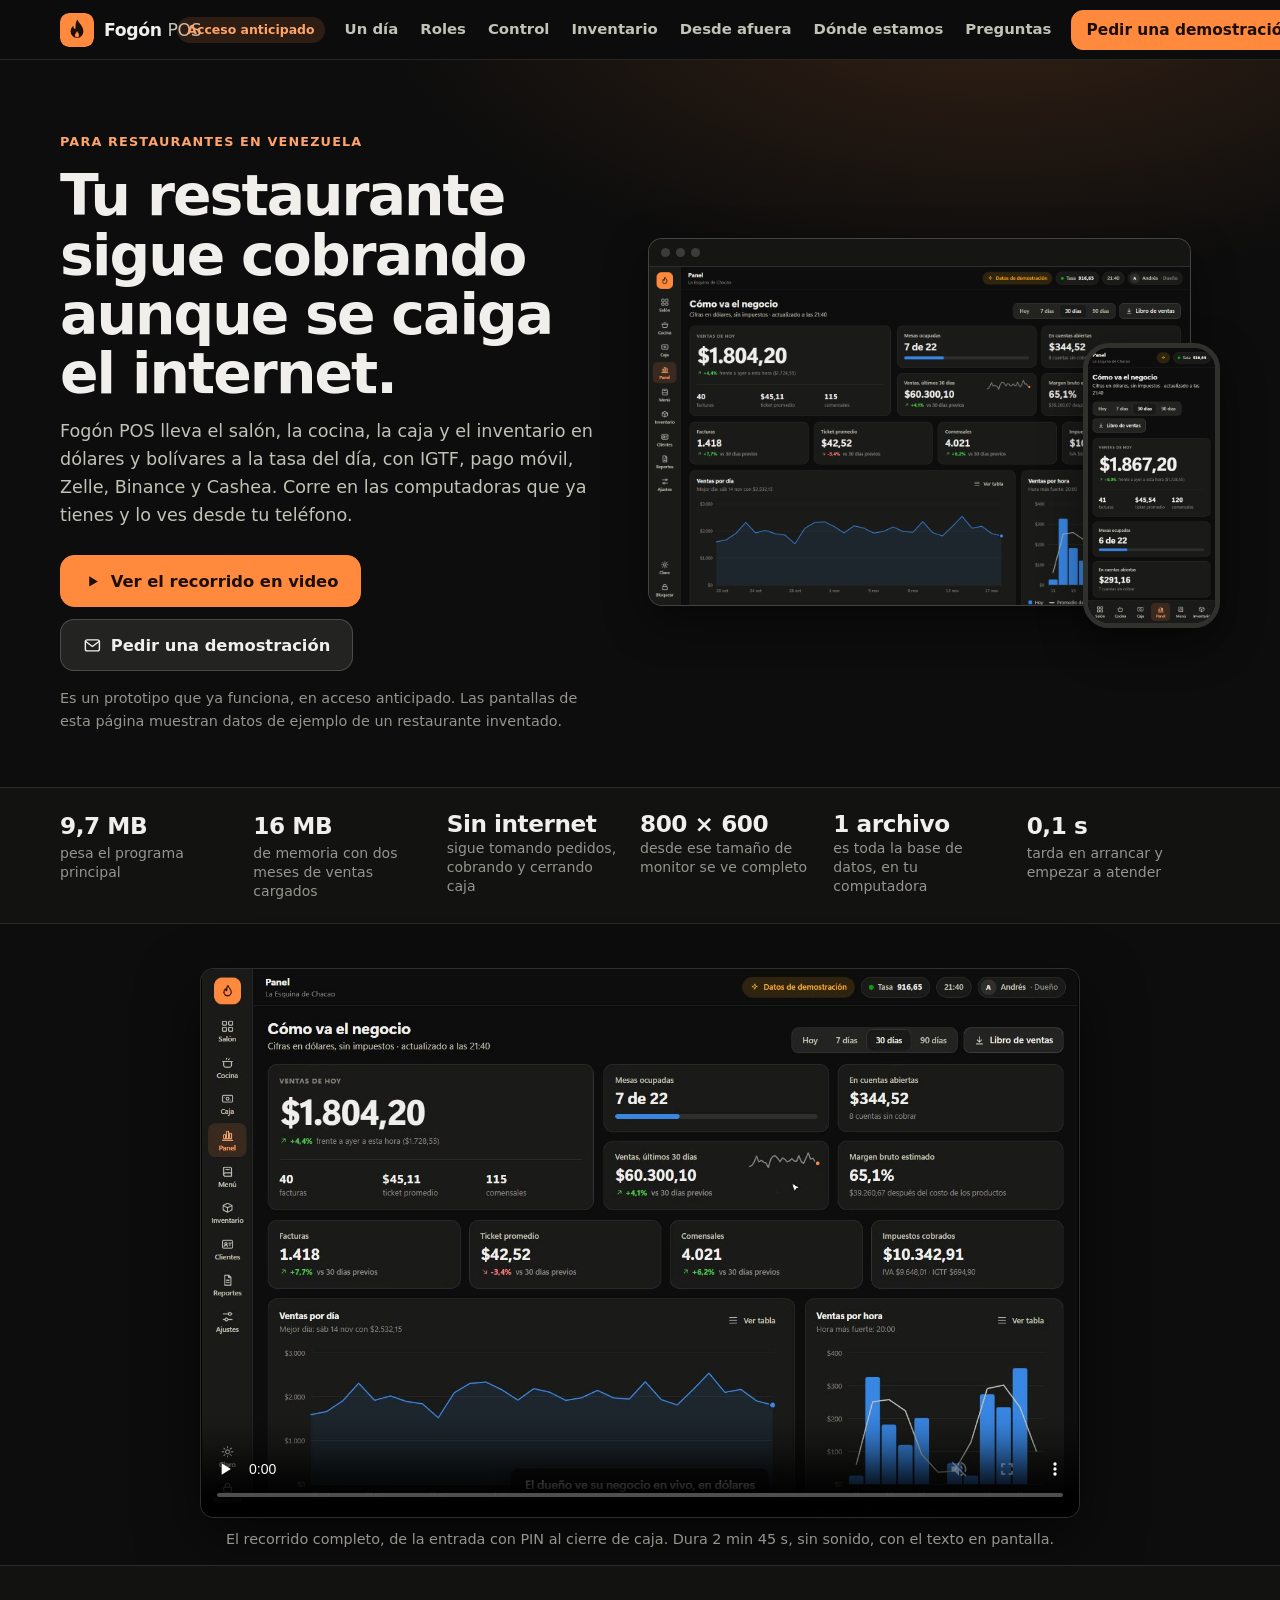
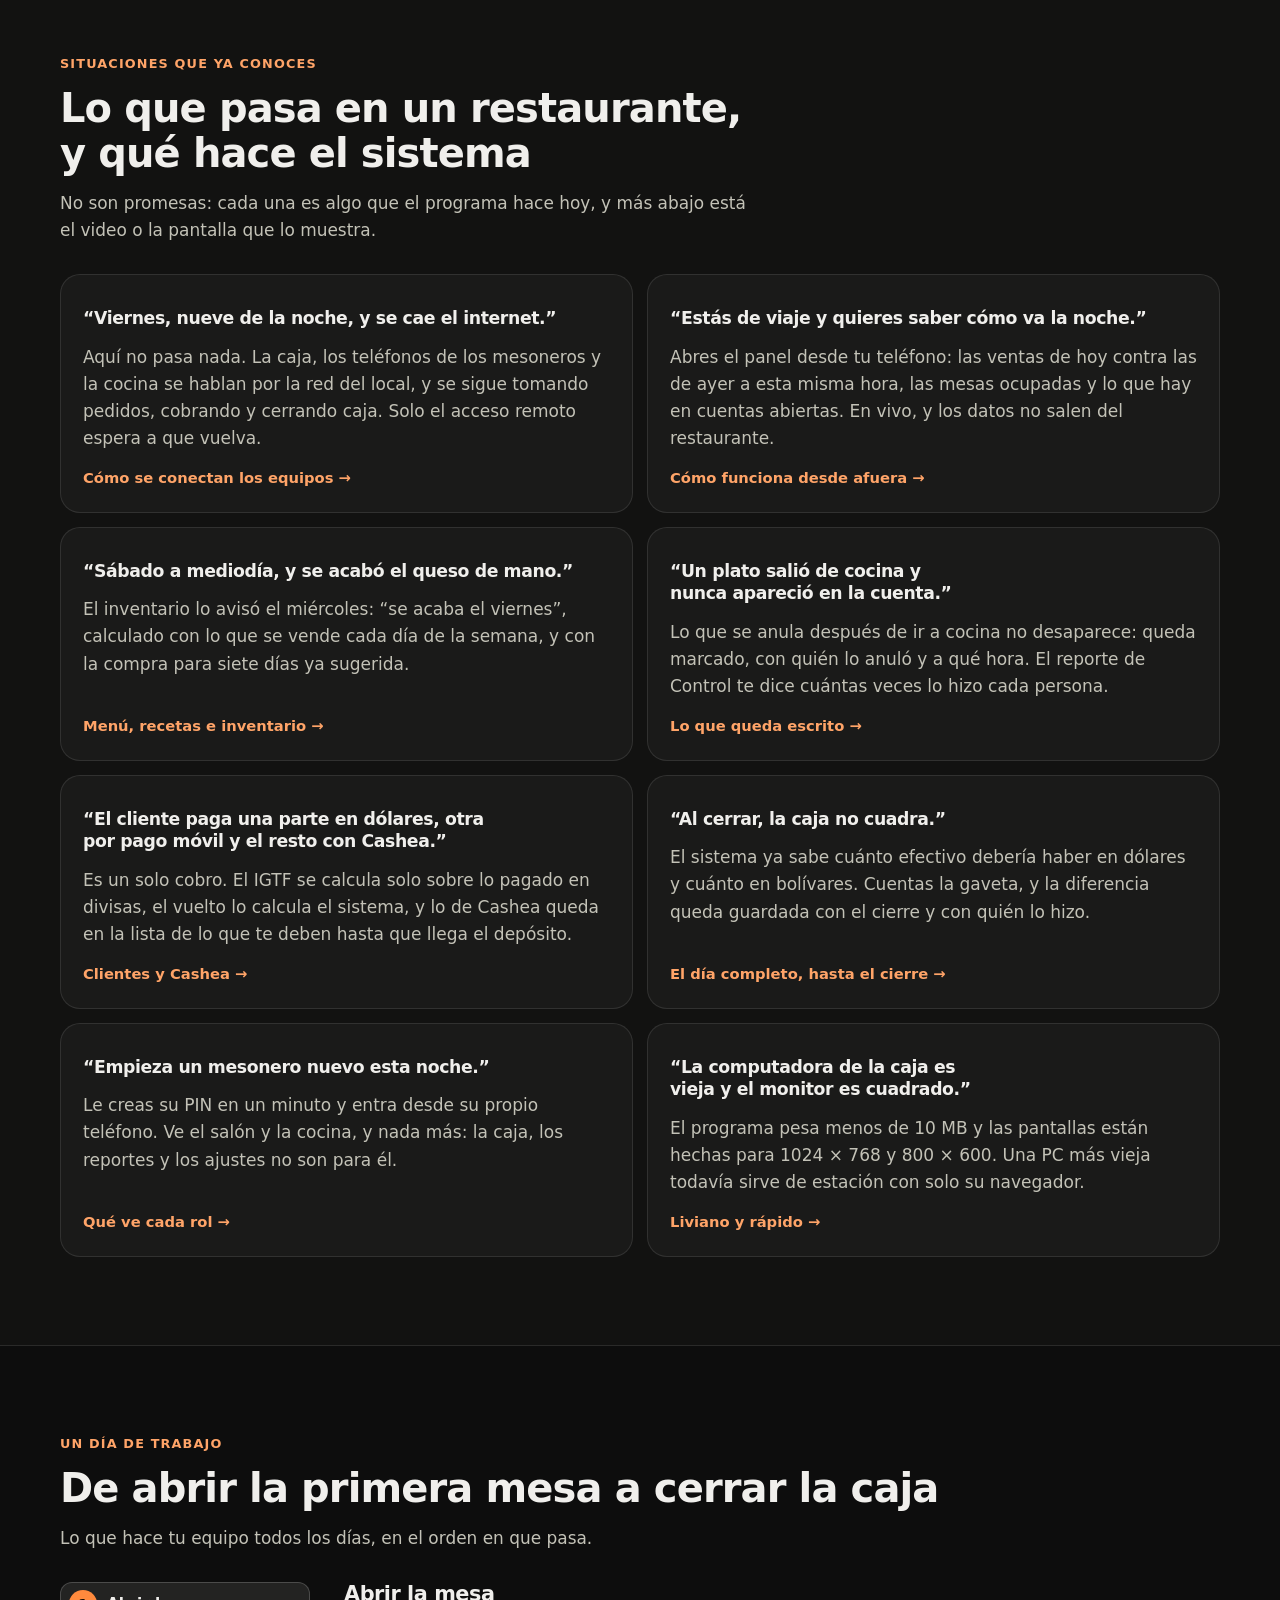
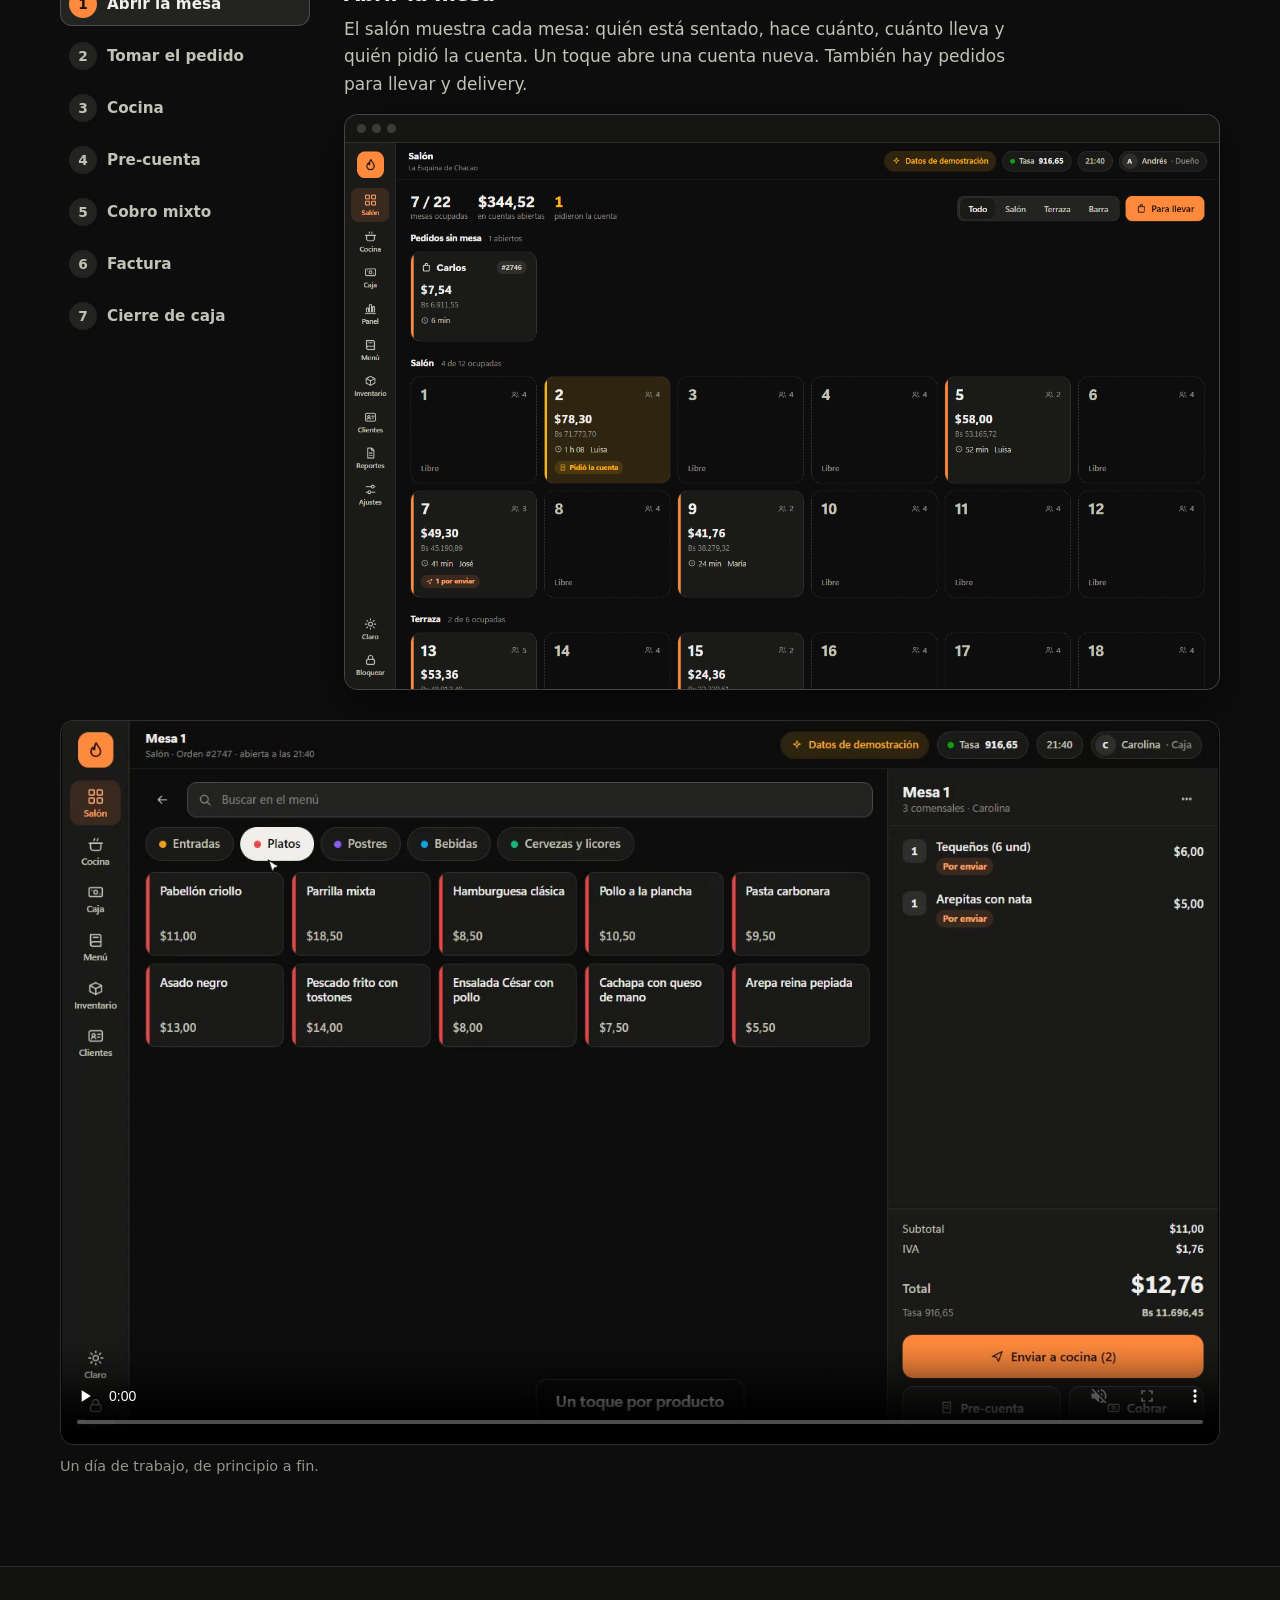
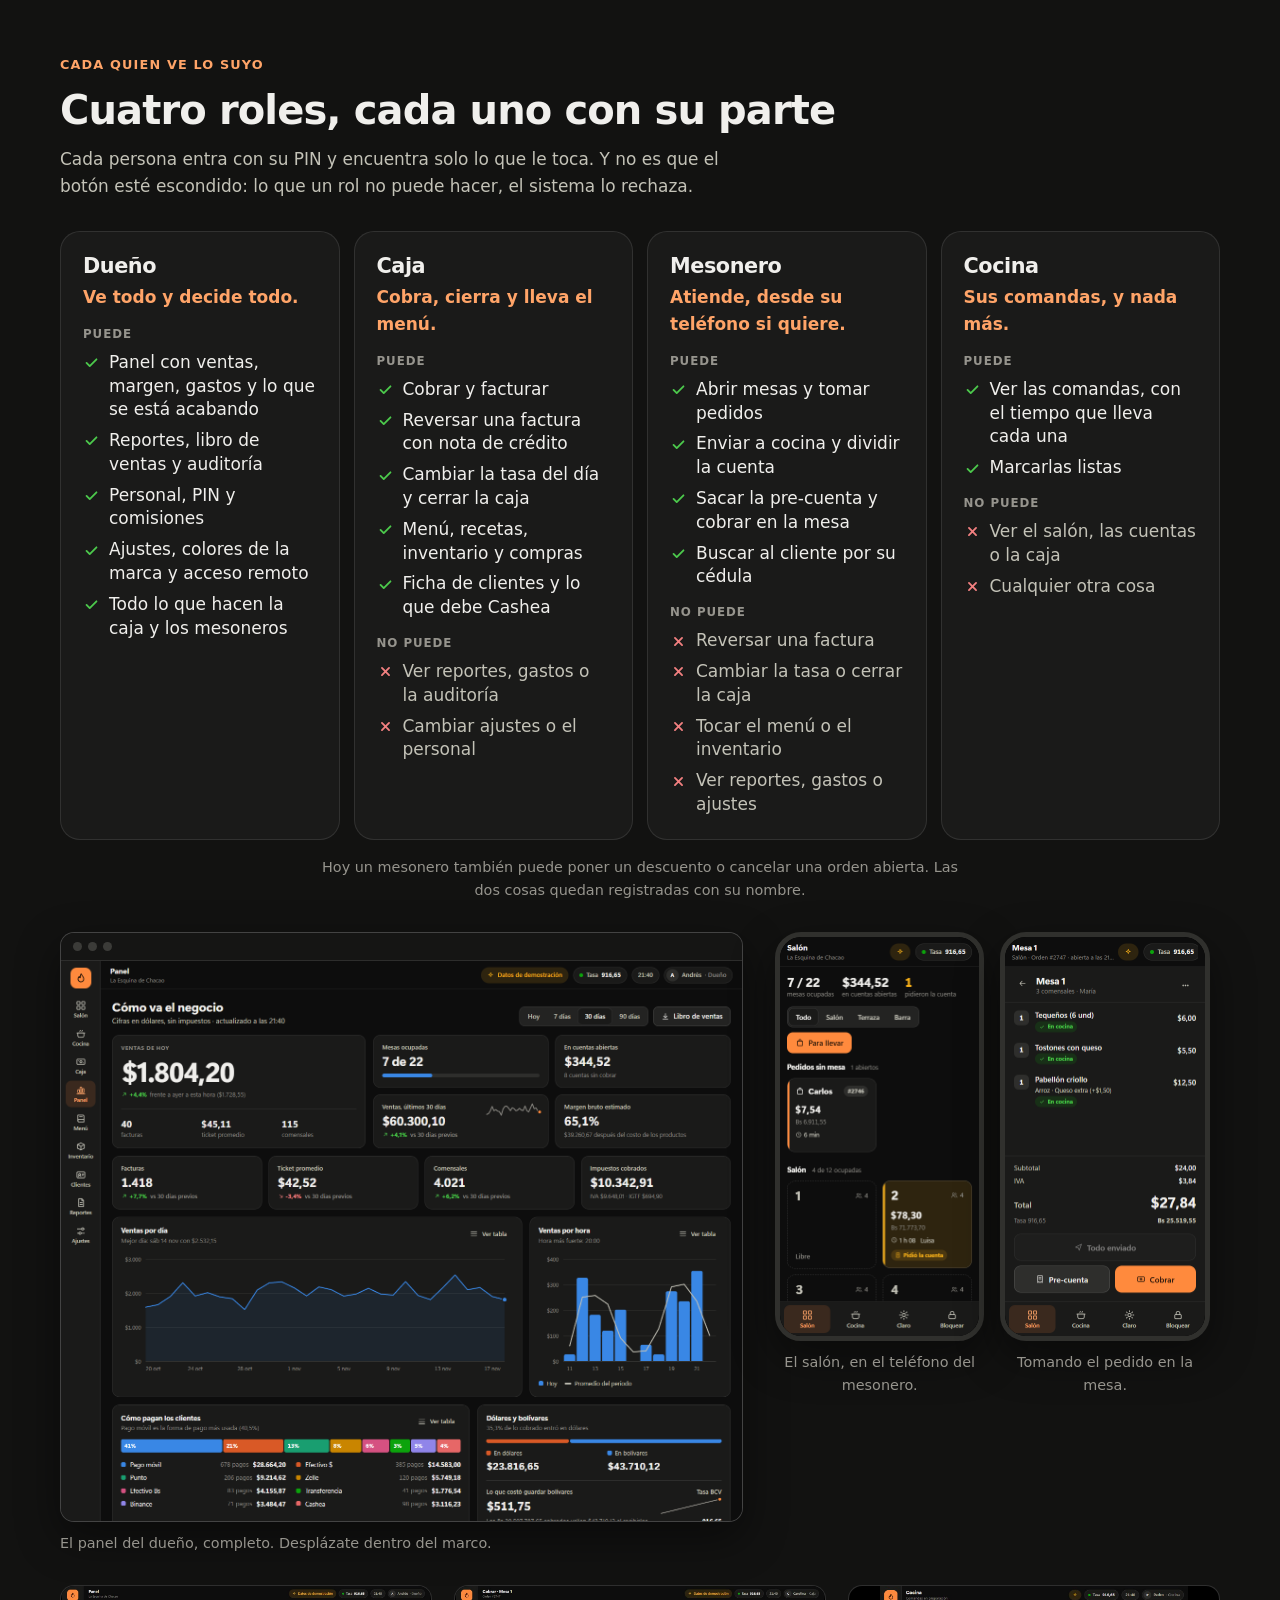
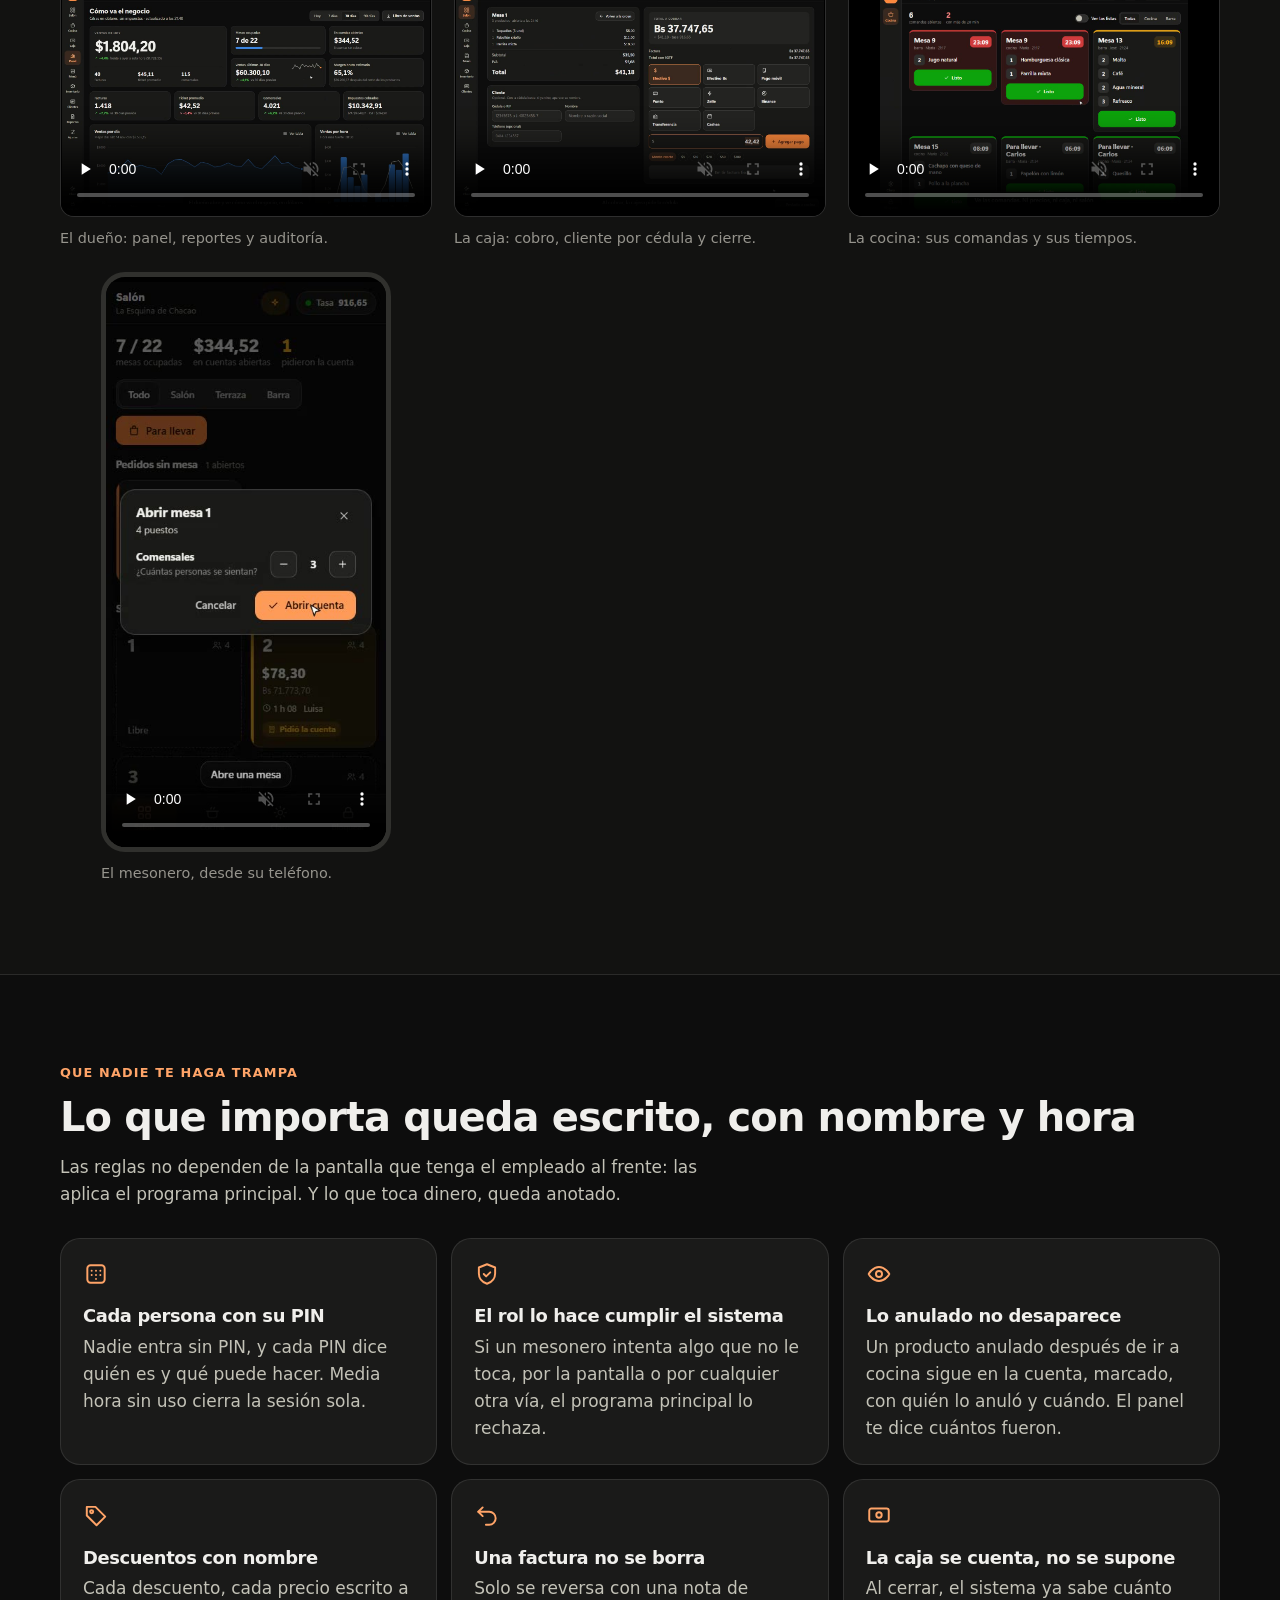
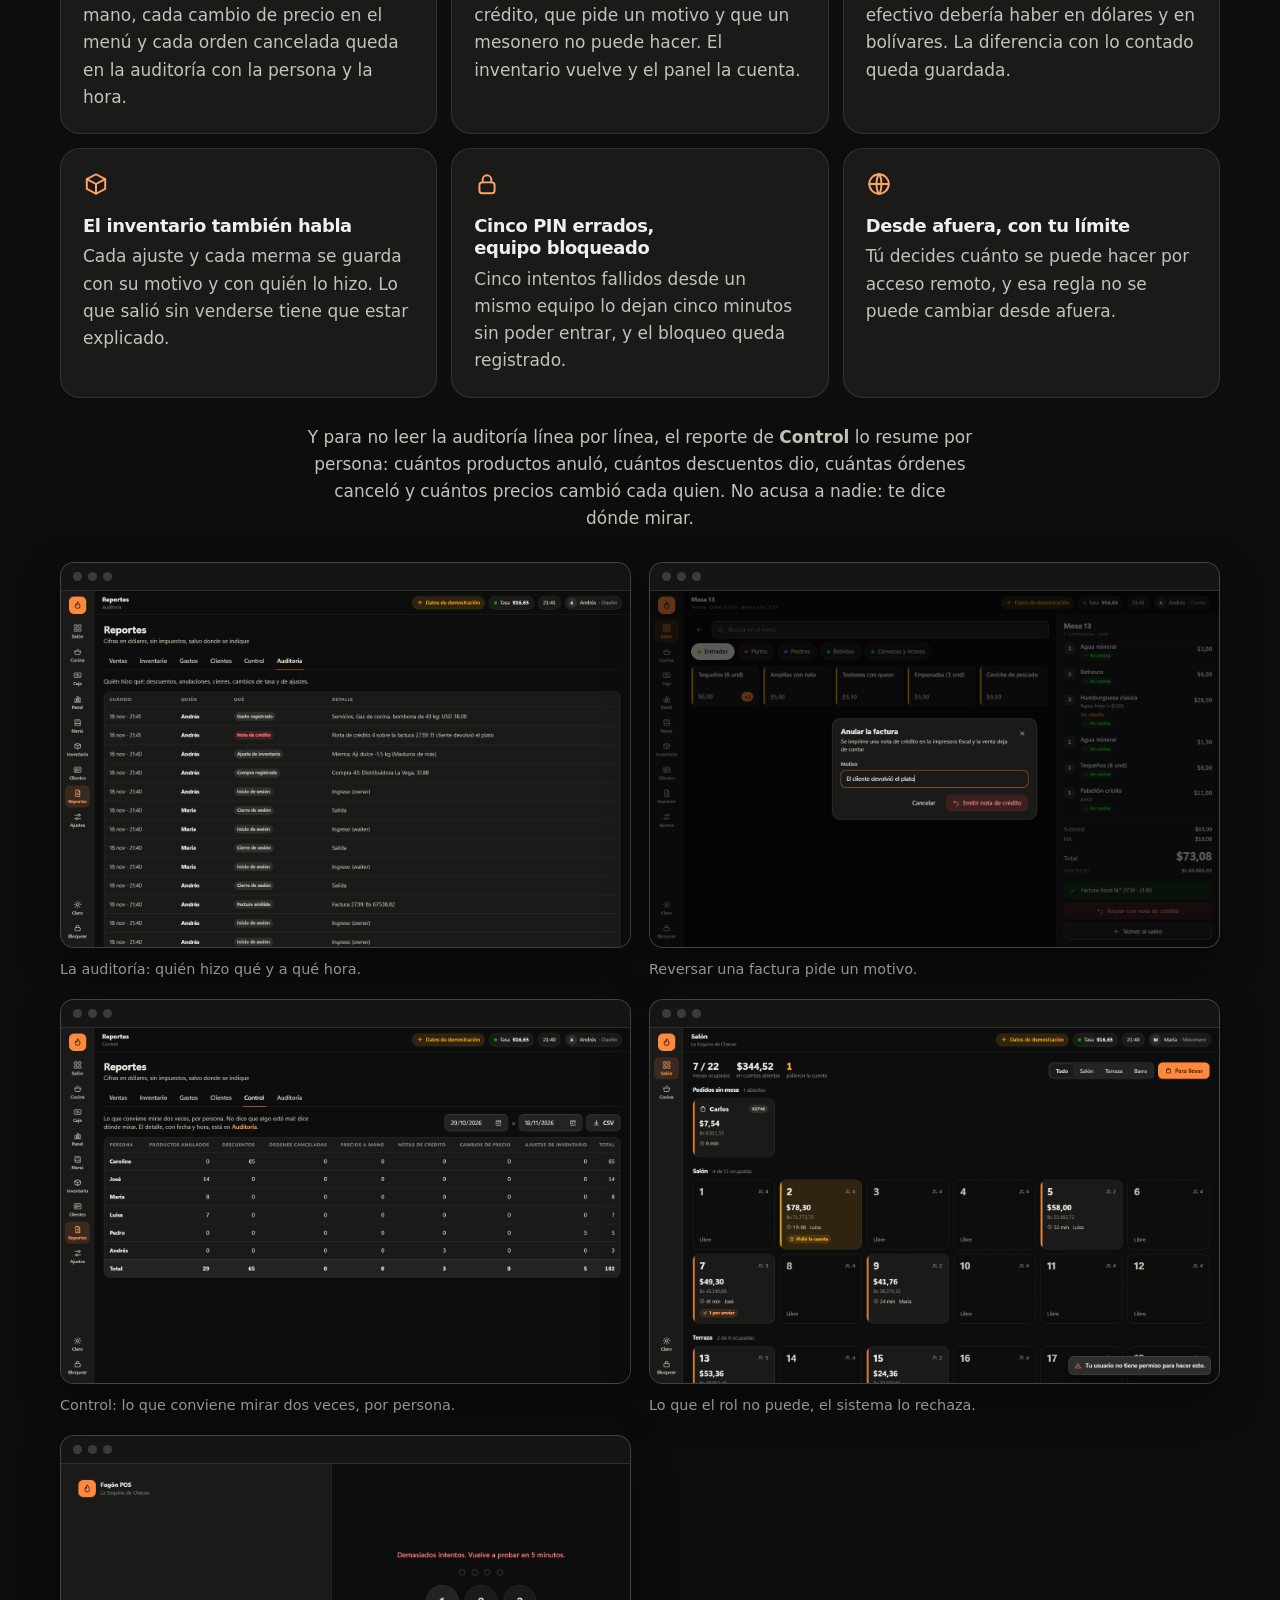
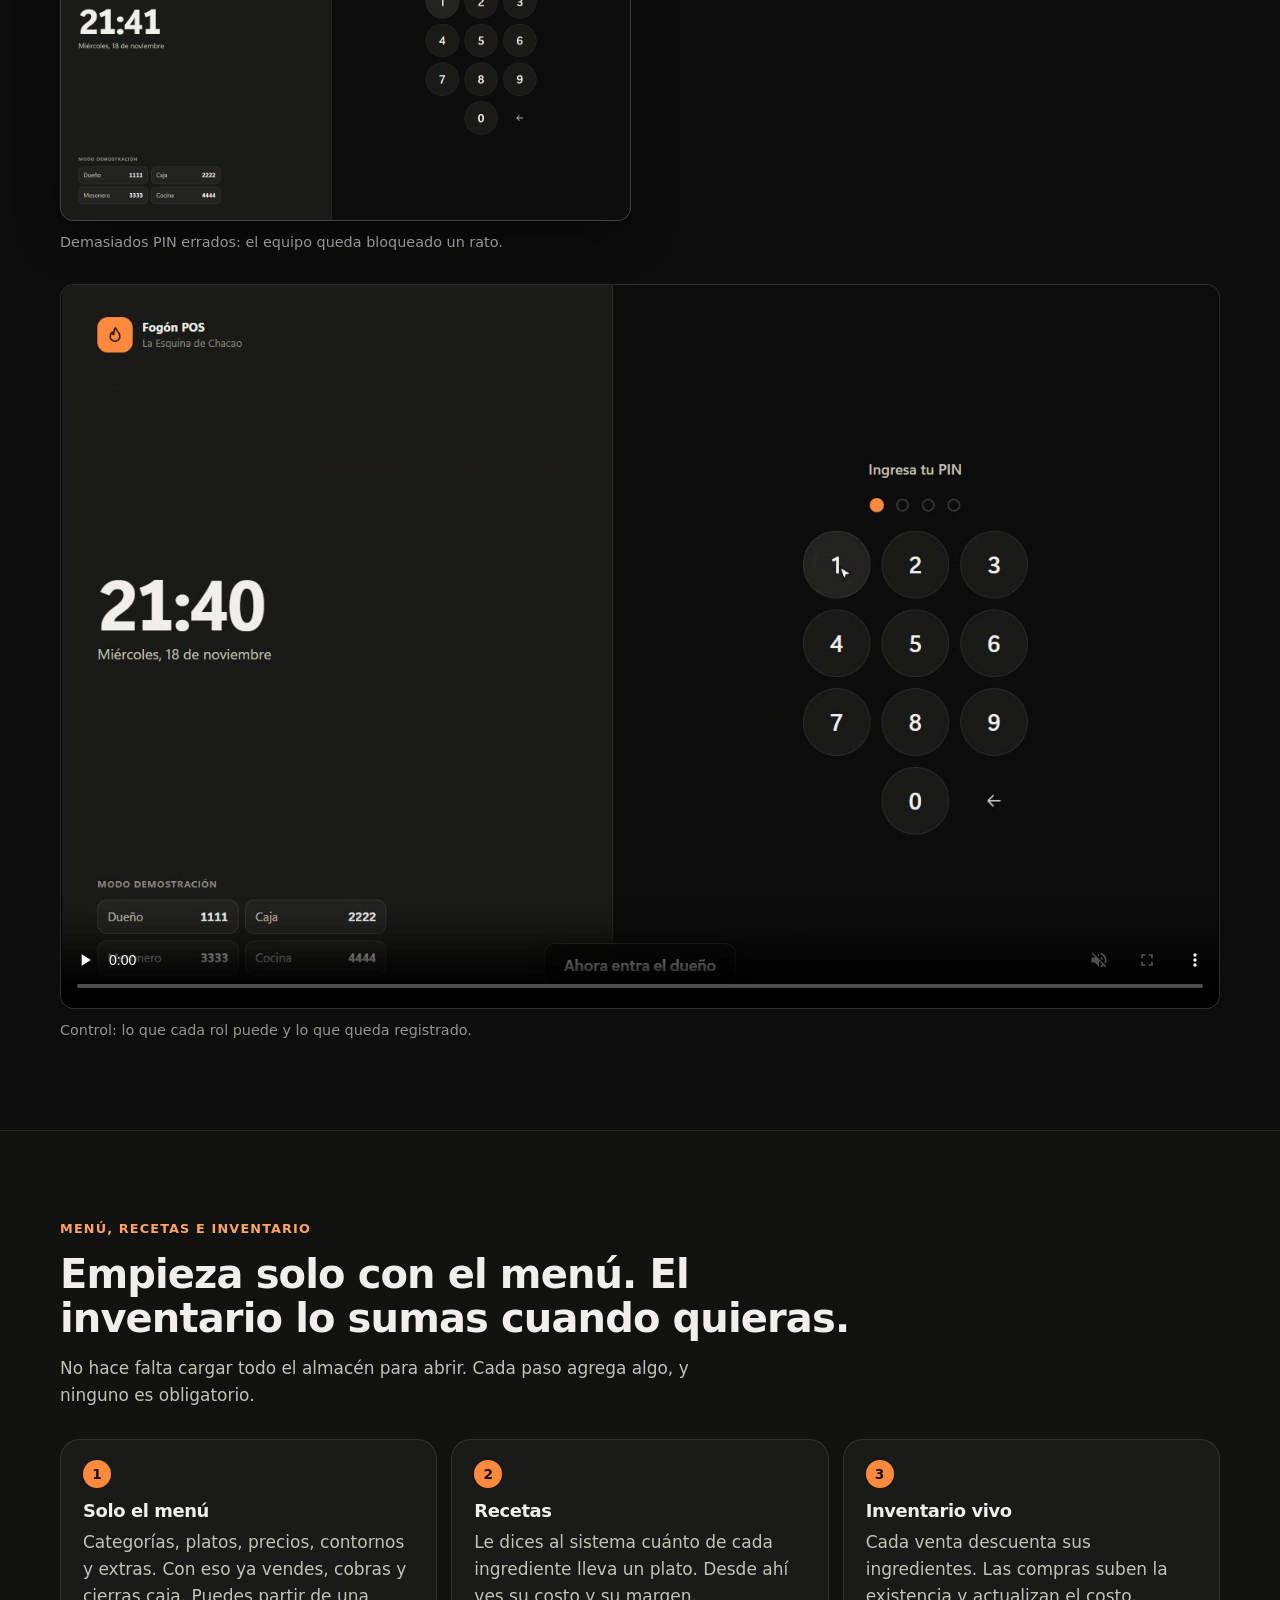
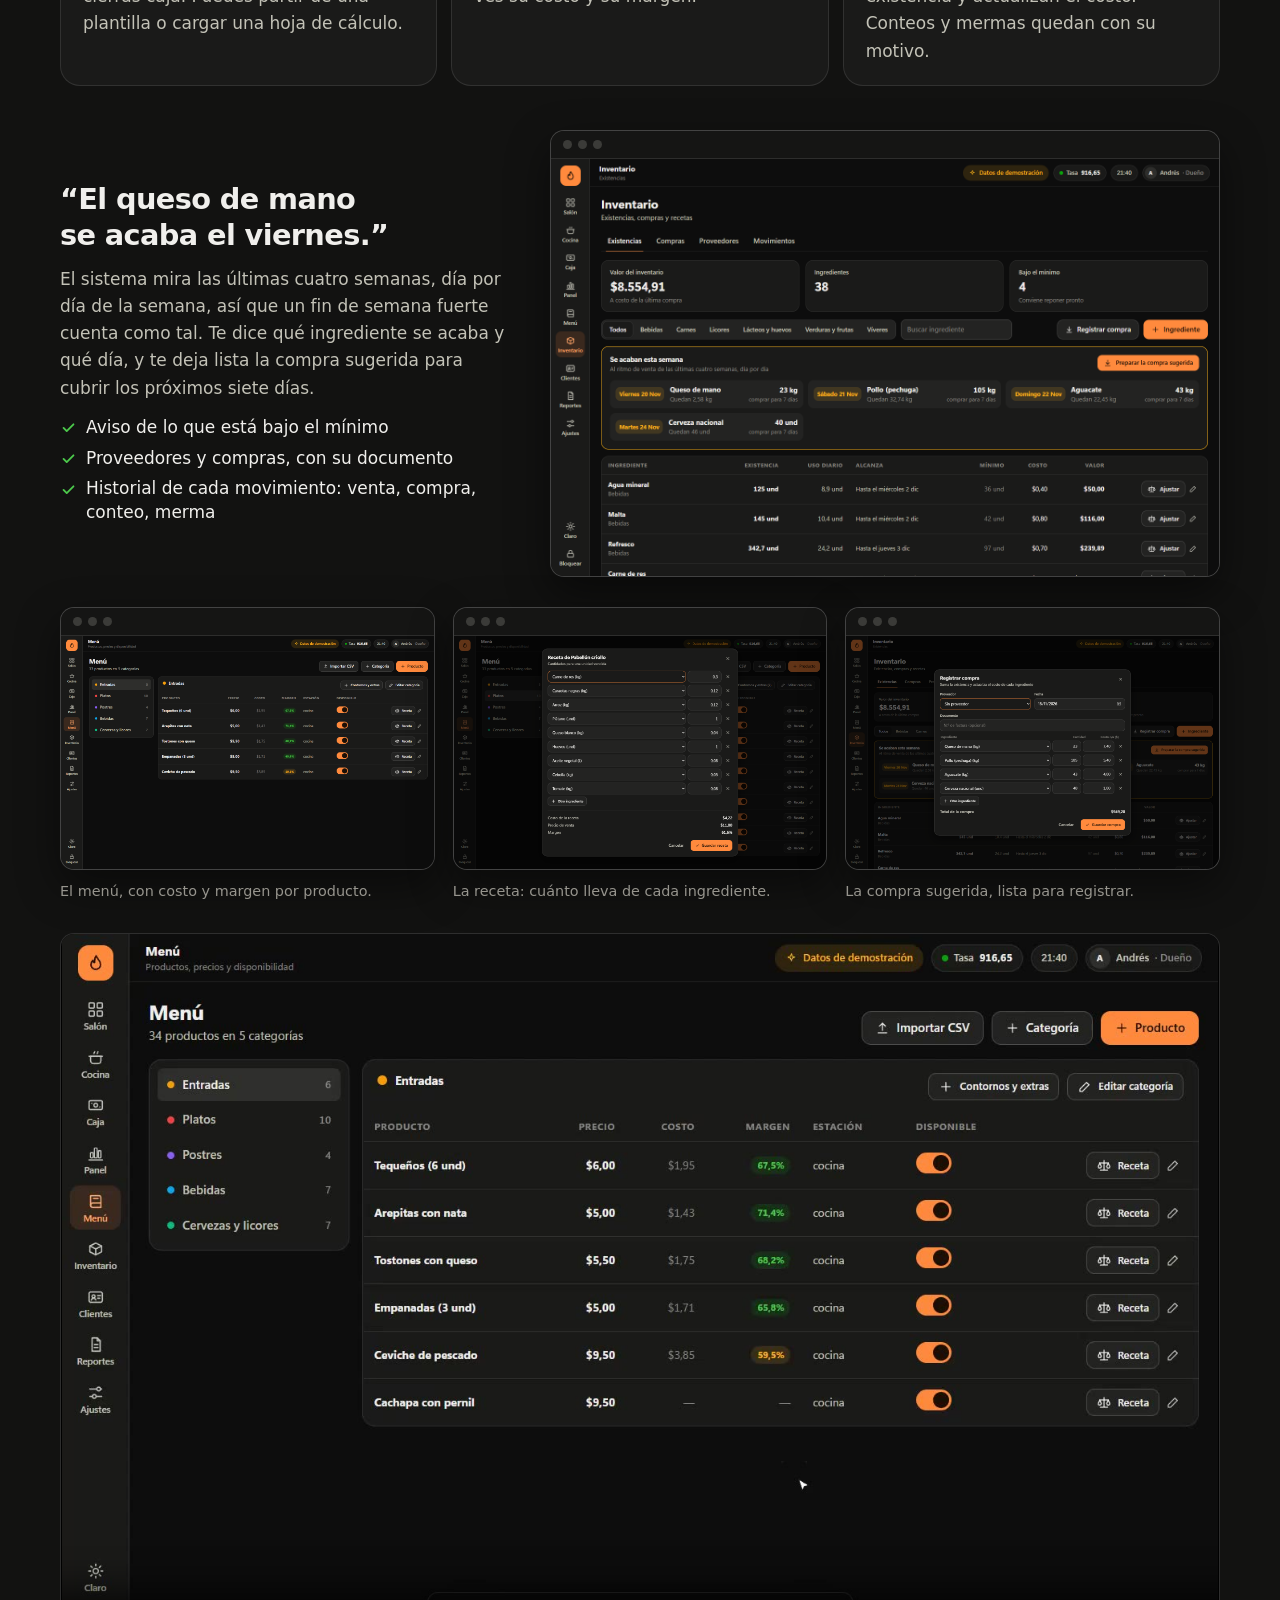
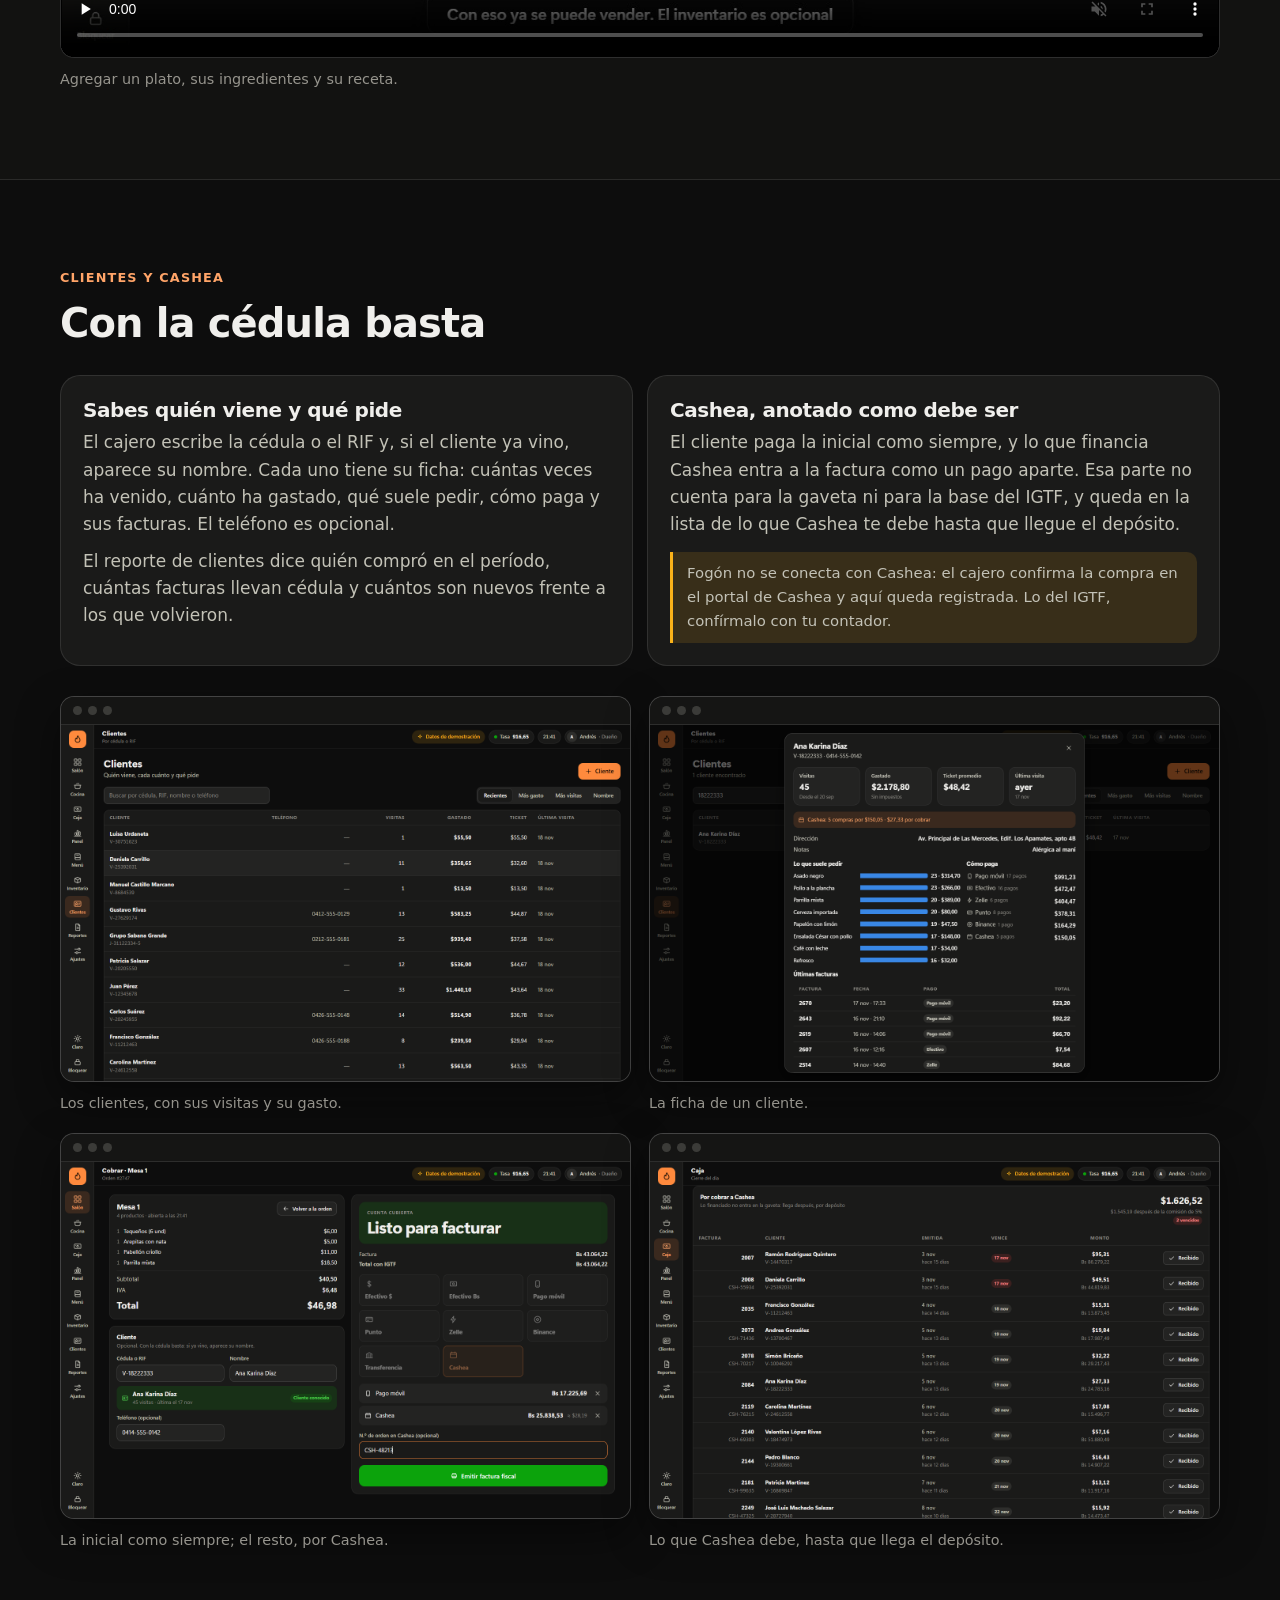
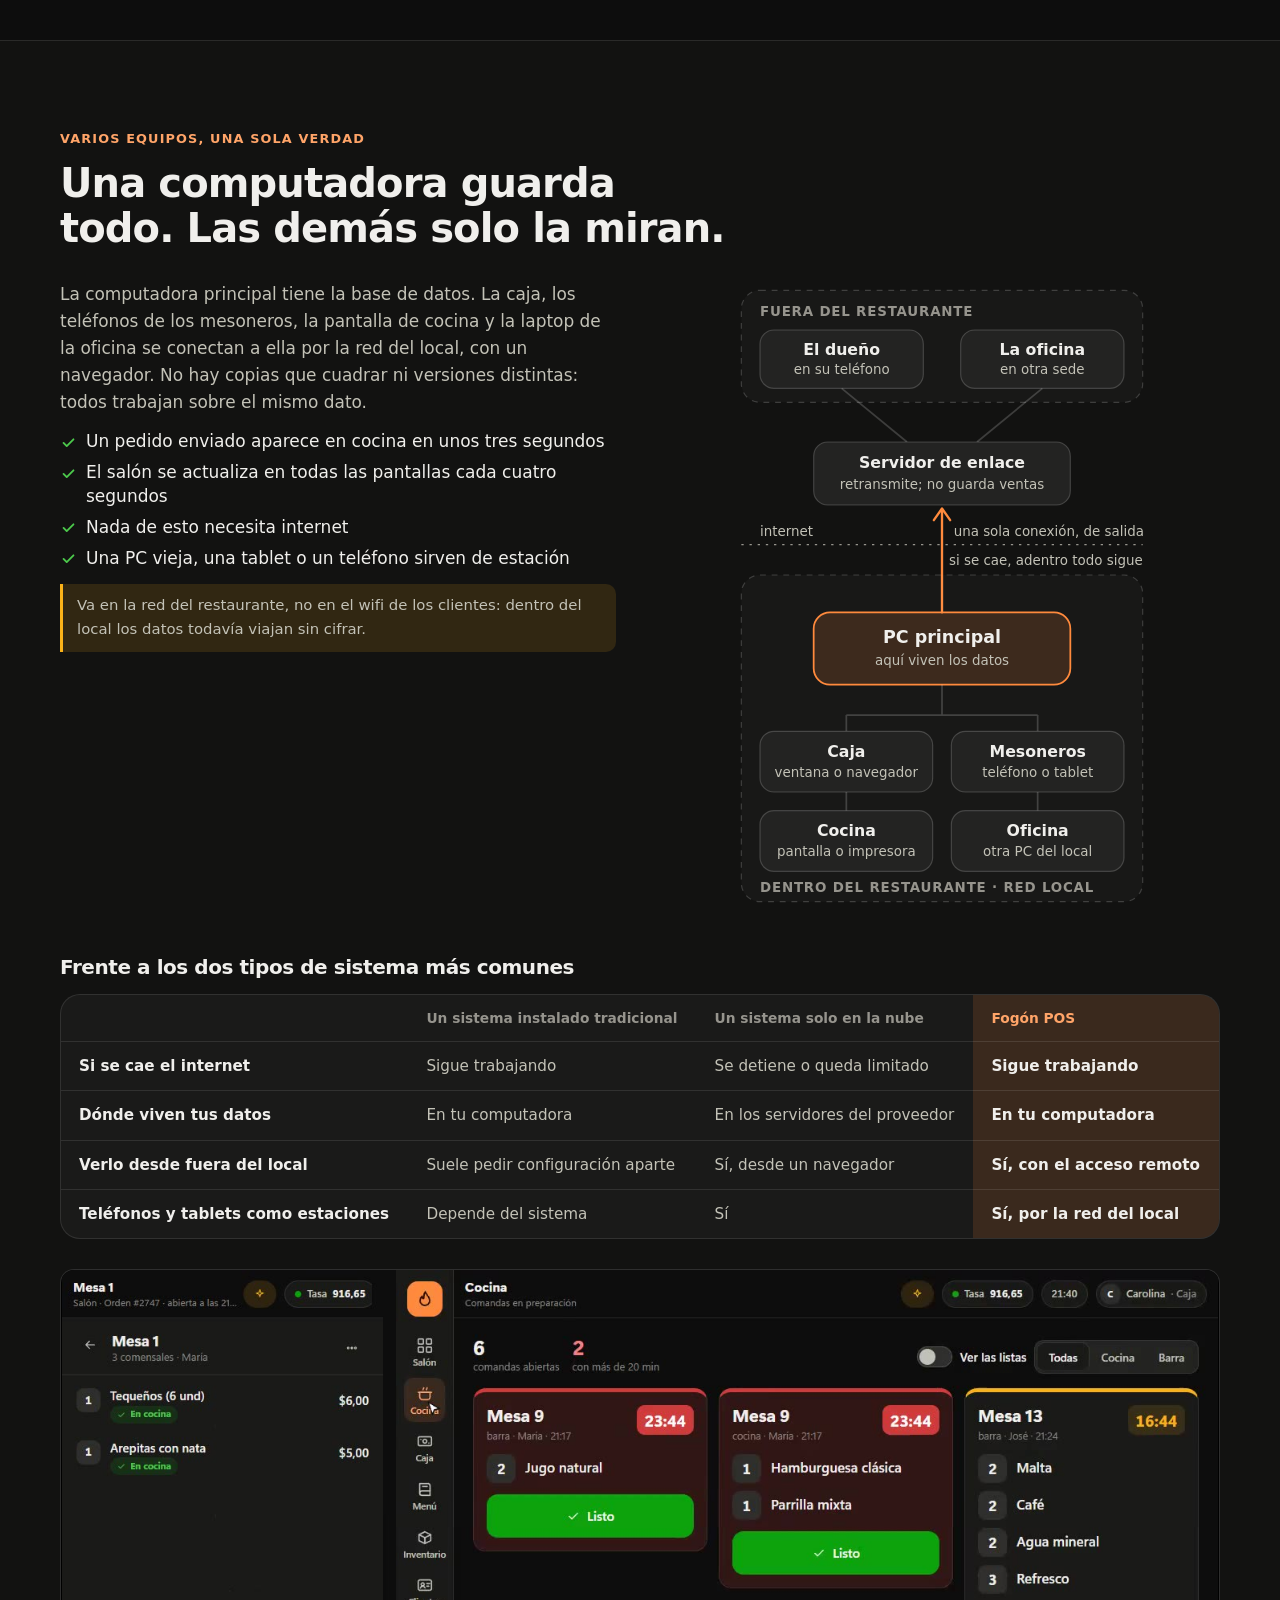
==== commit 29a961d7: "Fogón page: a section of real situations and what the system does in each Co-Authored-By: Claude Fab" ====
--- a/fogon/index.html
+++ b/fogon/index.html
@@ -127,6 +127,42 @@
 </section>
 
 <!-- ========== Un día de trabajo ========== -->
+<!-- ========== Situaciones ========== -->
+<section class="section alt" id="casos">
+  <div class="wrap">
+    <p class="eyebrow">Situaciones que ya conoces</p>
+    <h2>Lo que pasa en un restaurante, y qué hace el sistema</h2>
+    <p class="lead">No son promesas: cada una es algo que el programa hace hoy, y más abajo está el video o la pantalla que lo muestra.</p>
+
+    <div class="cards two cases">
+      <article class="card case"><h3>“Viernes, nueve de la noche, y se cae el internet.”</h3>
+        <p>Aquí no pasa nada. La caja, los teléfonos de los mesoneros y la cocina se hablan por la red del local, y se sigue tomando pedidos, cobrando y cerrando caja. Solo el acceso remoto espera a que vuelva.</p>
+        <a class="case-link" href="#equipos">Cómo se conectan los equipos <span aria-hidden="true">→</span></a></article>
+      <article class="card case"><h3>“Estás de viaje y quieres saber cómo va la noche.”</h3>
+        <p>Abres el panel desde tu teléfono: las ventas de hoy contra las de ayer a esta misma hora, las mesas ocupadas y lo que hay en cuentas abiertas. En vivo, y los datos no salen del restaurante.</p>
+        <a class="case-link" href="#remoto">Cómo funciona desde afuera <span aria-hidden="true">→</span></a></article>
+      <article class="card case"><h3>“Sábado a mediodía, y se acabó el queso de mano.”</h3>
+        <p>El inventario lo avisó el miércoles: “se acaba el viernes”, calculado con lo que se vende cada día de la semana, y con la compra para siete días ya sugerida.</p>
+        <a class="case-link" href="#inventario">Menú, recetas e inventario <span aria-hidden="true">→</span></a></article>
+      <article class="card case"><h3>“Un plato salió de cocina y nunca apareció en la cuenta.”</h3>
+        <p>Lo que se anula después de ir a cocina no desaparece: queda marcado, con quién lo anuló y a qué hora. El reporte de Control te dice cuántas veces lo hizo cada persona.</p>
+        <a class="case-link" href="#control">Lo que queda escrito <span aria-hidden="true">→</span></a></article>
+      <article class="card case"><h3>“El cliente paga una parte en dólares, otra por pago móvil y el resto con Cashea.”</h3>
+        <p>Es un solo cobro. El IGTF se calcula solo sobre lo pagado en divisas, el vuelto lo calcula el sistema, y lo de Cashea queda en la lista de lo que te deben hasta que llega el depósito.</p>
+        <a class="case-link" href="#clientes">Clientes y Cashea <span aria-hidden="true">→</span></a></article>
+      <article class="card case"><h3>“Al cerrar, la caja no cuadra.”</h3>
+        <p>El sistema ya sabe cuánto efectivo debería haber en dólares y cuánto en bolívares. Cuentas la gaveta, y la diferencia queda guardada con el cierre y con quién lo hizo.</p>
+        <a class="case-link" href="#dia">El día completo, hasta el cierre <span aria-hidden="true">→</span></a></article>
+      <article class="card case"><h3>“Empieza un mesonero nuevo esta noche.”</h3>
+        <p>Le creas su PIN en un minuto y entra desde su propio teléfono. Ve el salón y la cocina, y nada más: la caja, los reportes y los ajustes no son para él.</p>
+        <a class="case-link" href="#roles">Qué ve cada rol <span aria-hidden="true">→</span></a></article>
+      <article class="card case"><h3>“La computadora de la caja es vieja y el monitor es cuadrado.”</h3>
+        <p>El programa pesa menos de 10 MB y las pantallas están hechas para 1024 × 768 y 800 × 600. Una PC más vieja todavía sirve de estación con solo su navegador.</p>
+        <a class="case-link" href="#liviano">Liviano y rápido <span aria-hidden="true">→</span></a></article>
+    </div>
+  </div>
+</section>
+
 <section class="section" id="dia">
   <div class="wrap">
     <p class="eyebrow">Un día de trabajo</p>
--- a/fogon/styles.css
+++ b/fogon/styles.css
@@ -400,3 +400,10 @@
   .top, .viewer, .clips { display: none; }
   body { background: #fff; color: #000; }
 }
+
+/* ---------- Situaciones ---------- */
+.card.case { display: flex; flex-direction: column; gap: 8px; }
+.card.case h3 { font-size: 1.08rem; line-height: 1.3; }
+.card.case p { margin: 0; }
+.case-link { margin-top: auto; padding-top: 6px; color: var(--accent-text, #ffa468); font-weight: 650; font-size: 0.92rem; text-decoration: none; }
+.case-link:hover, .case-link:focus-visible { text-decoration: underline; }
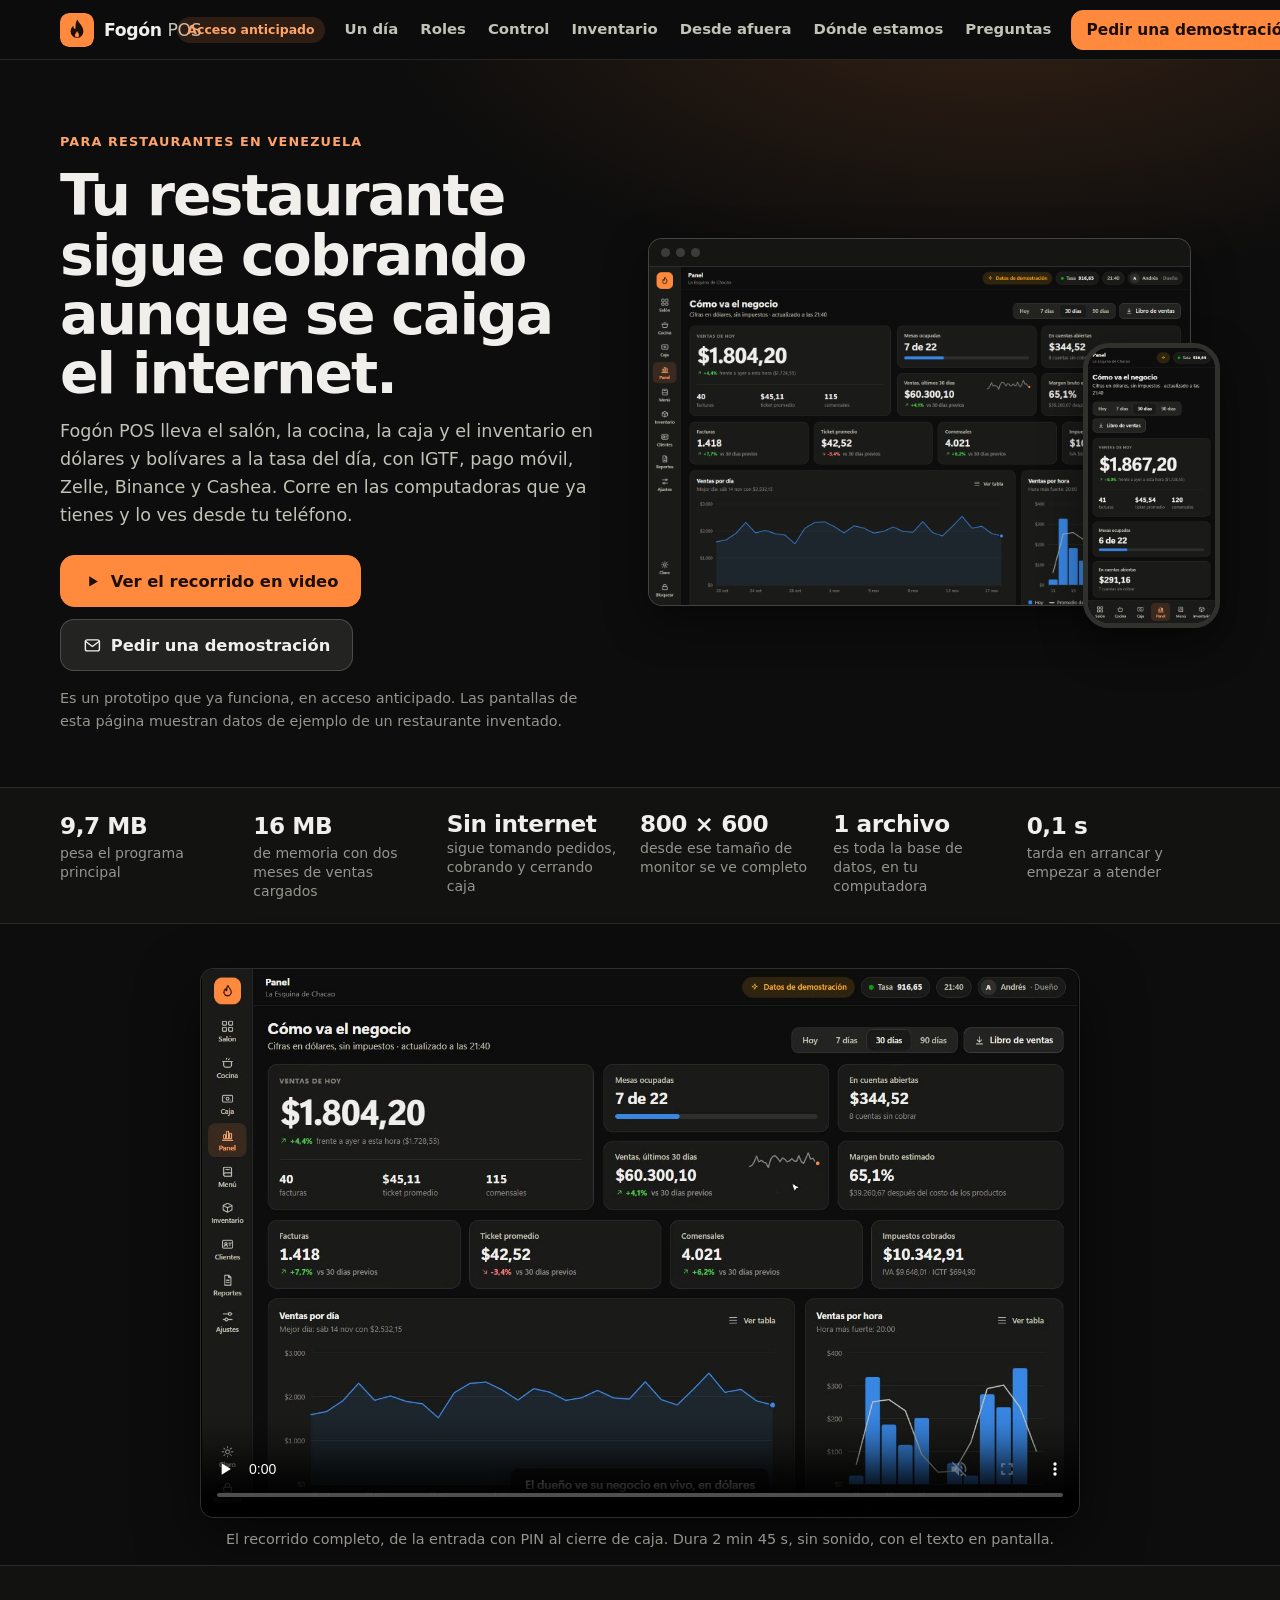
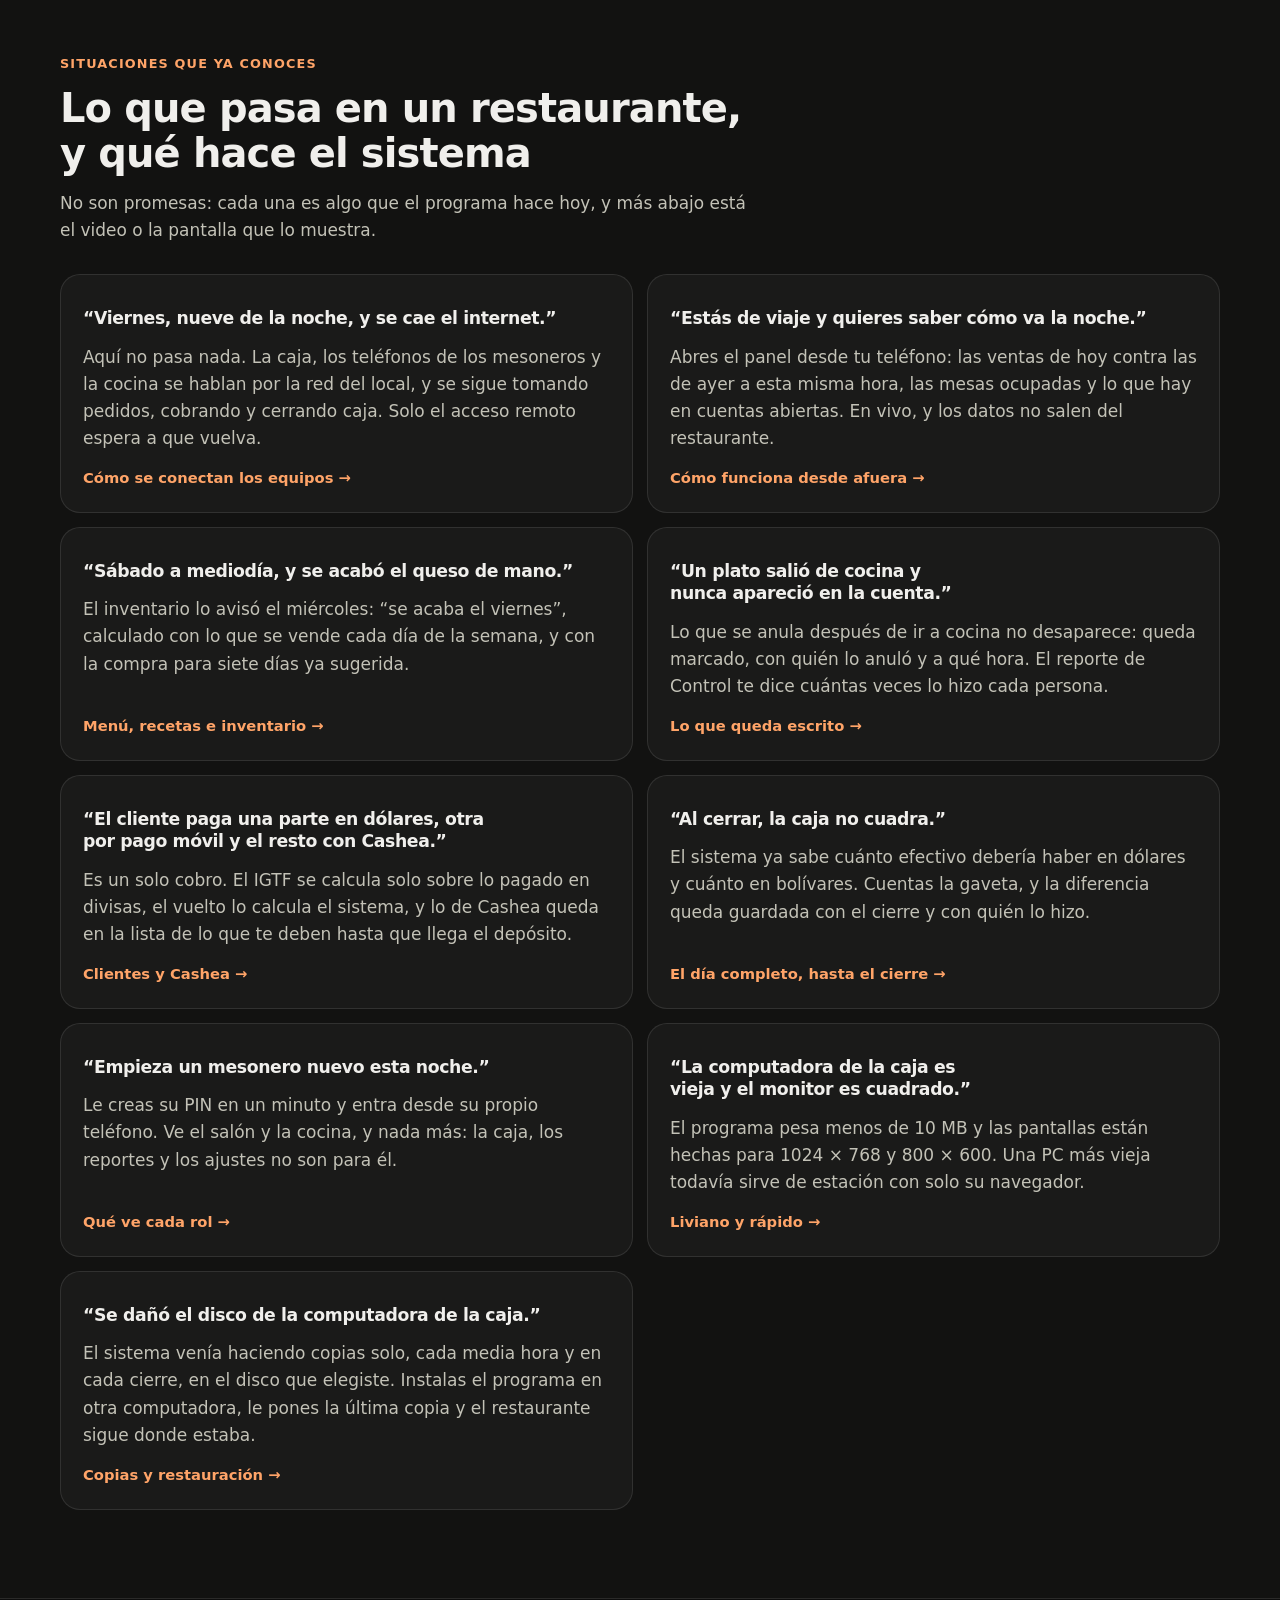
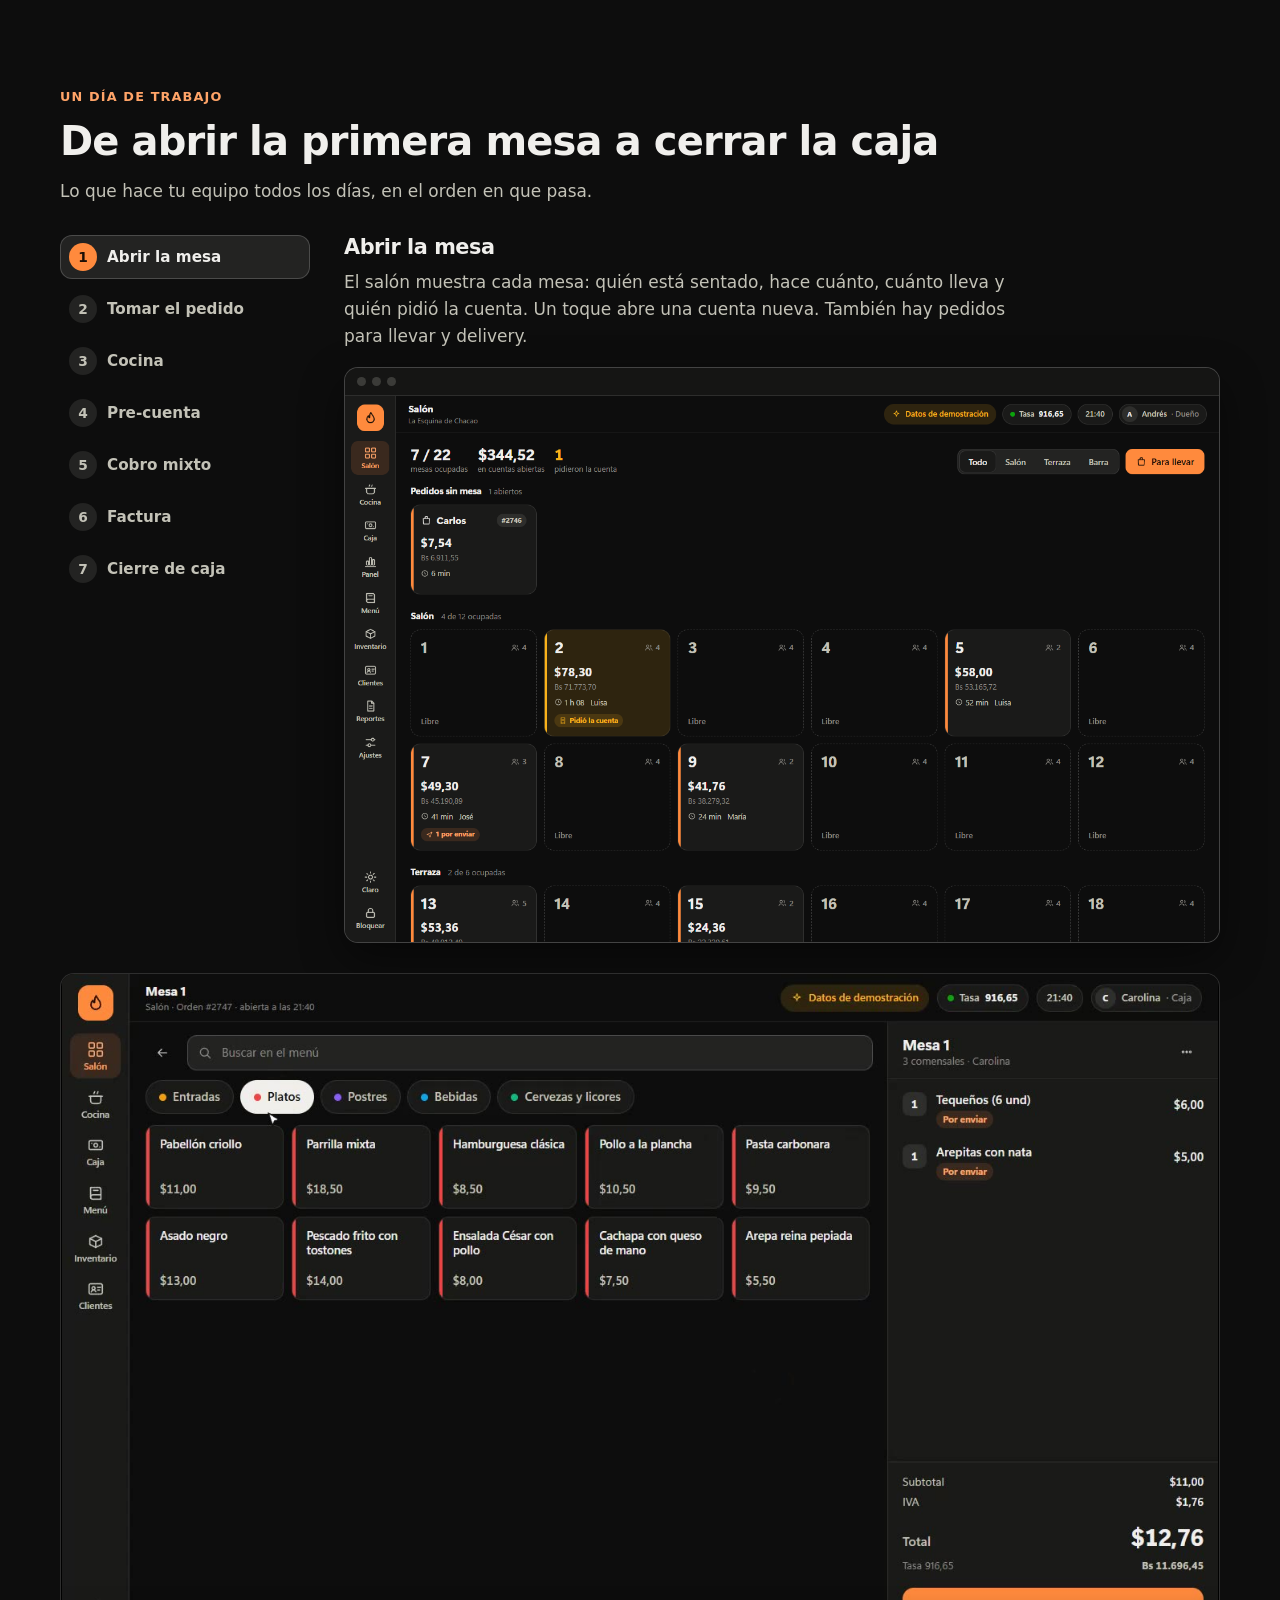
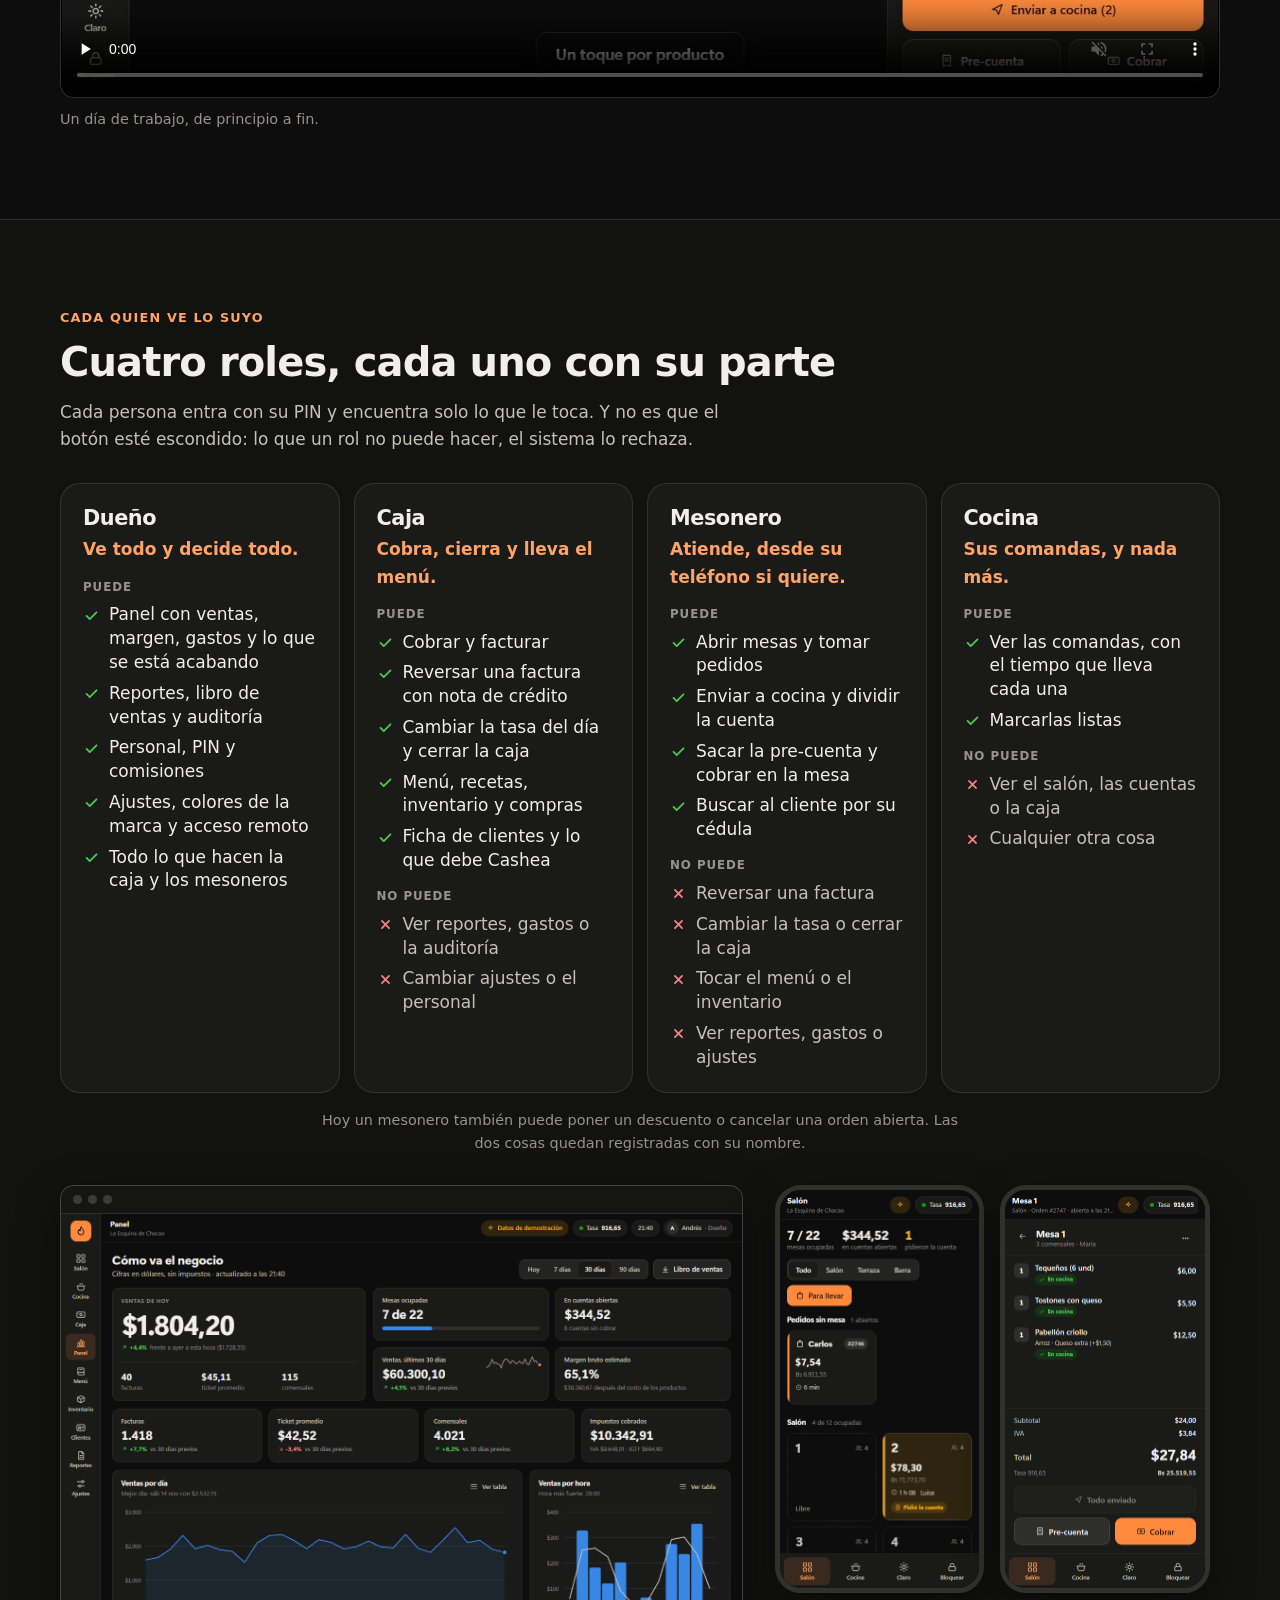
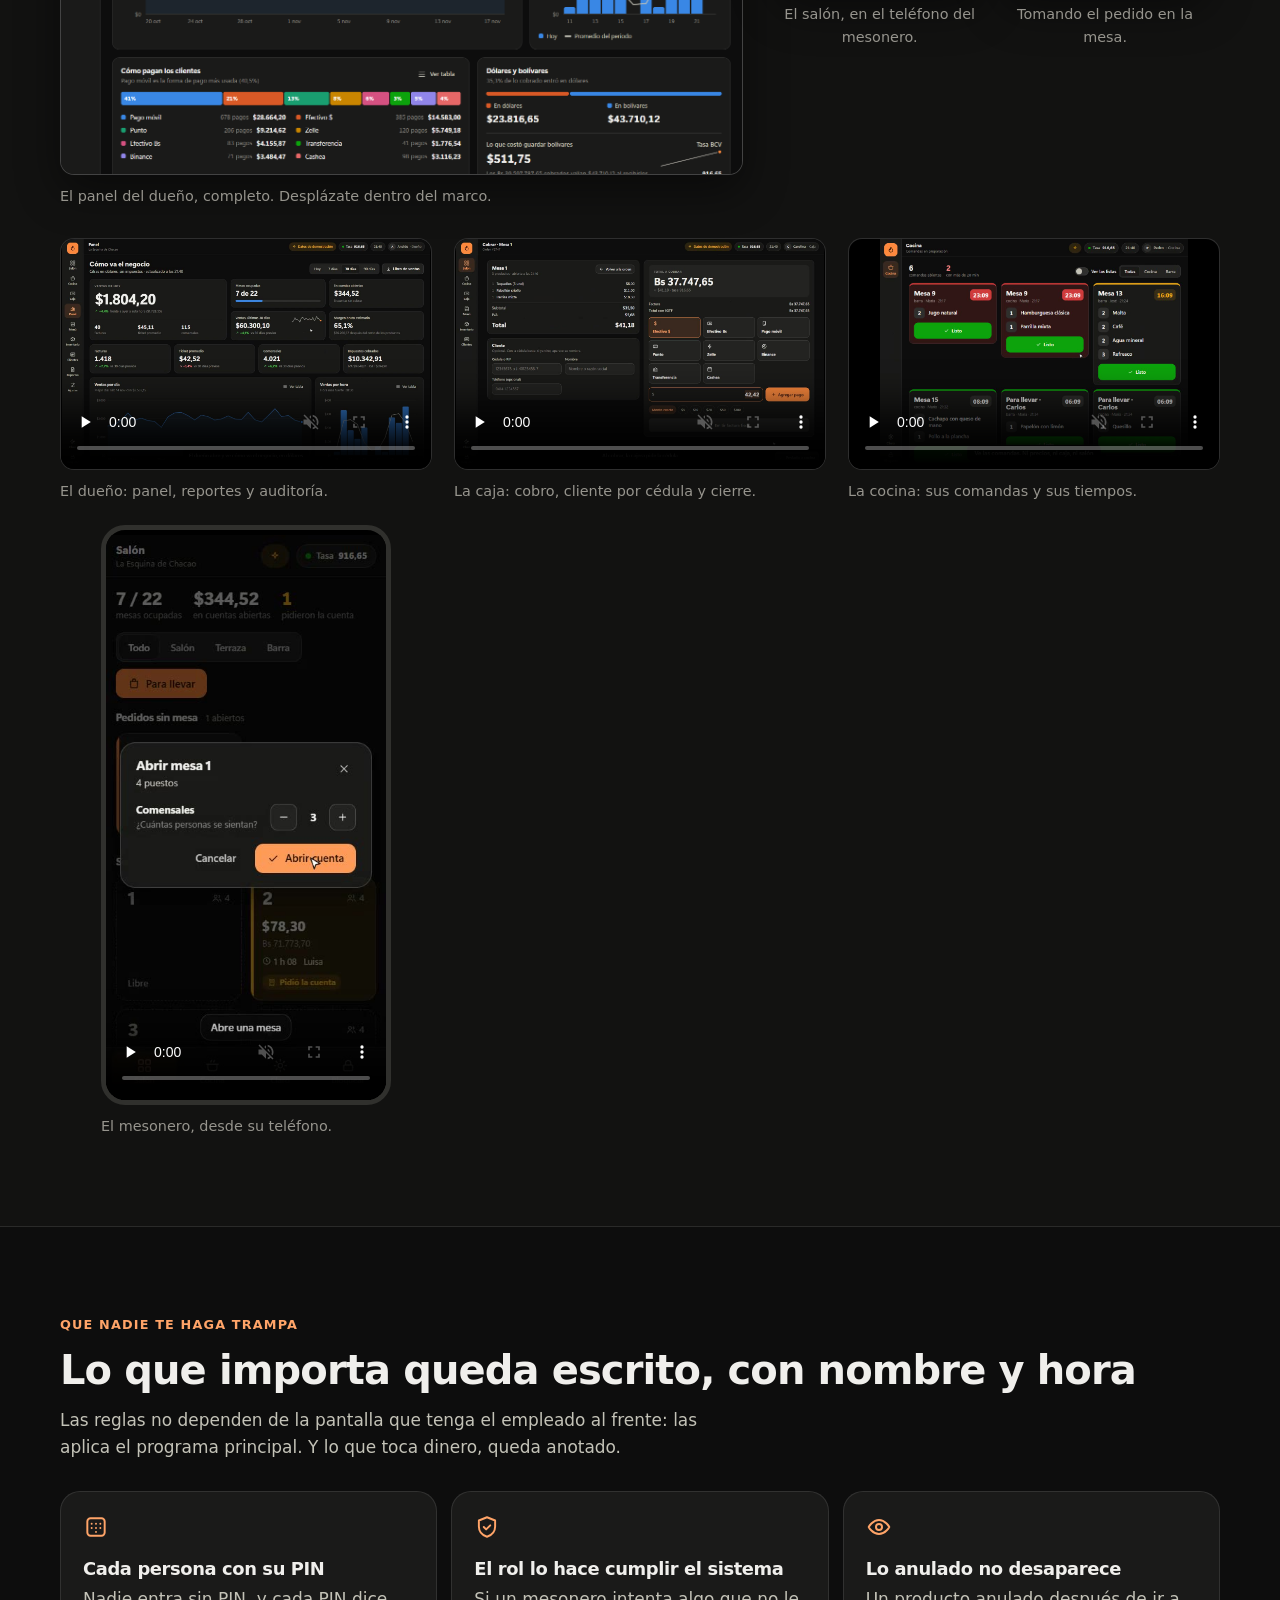
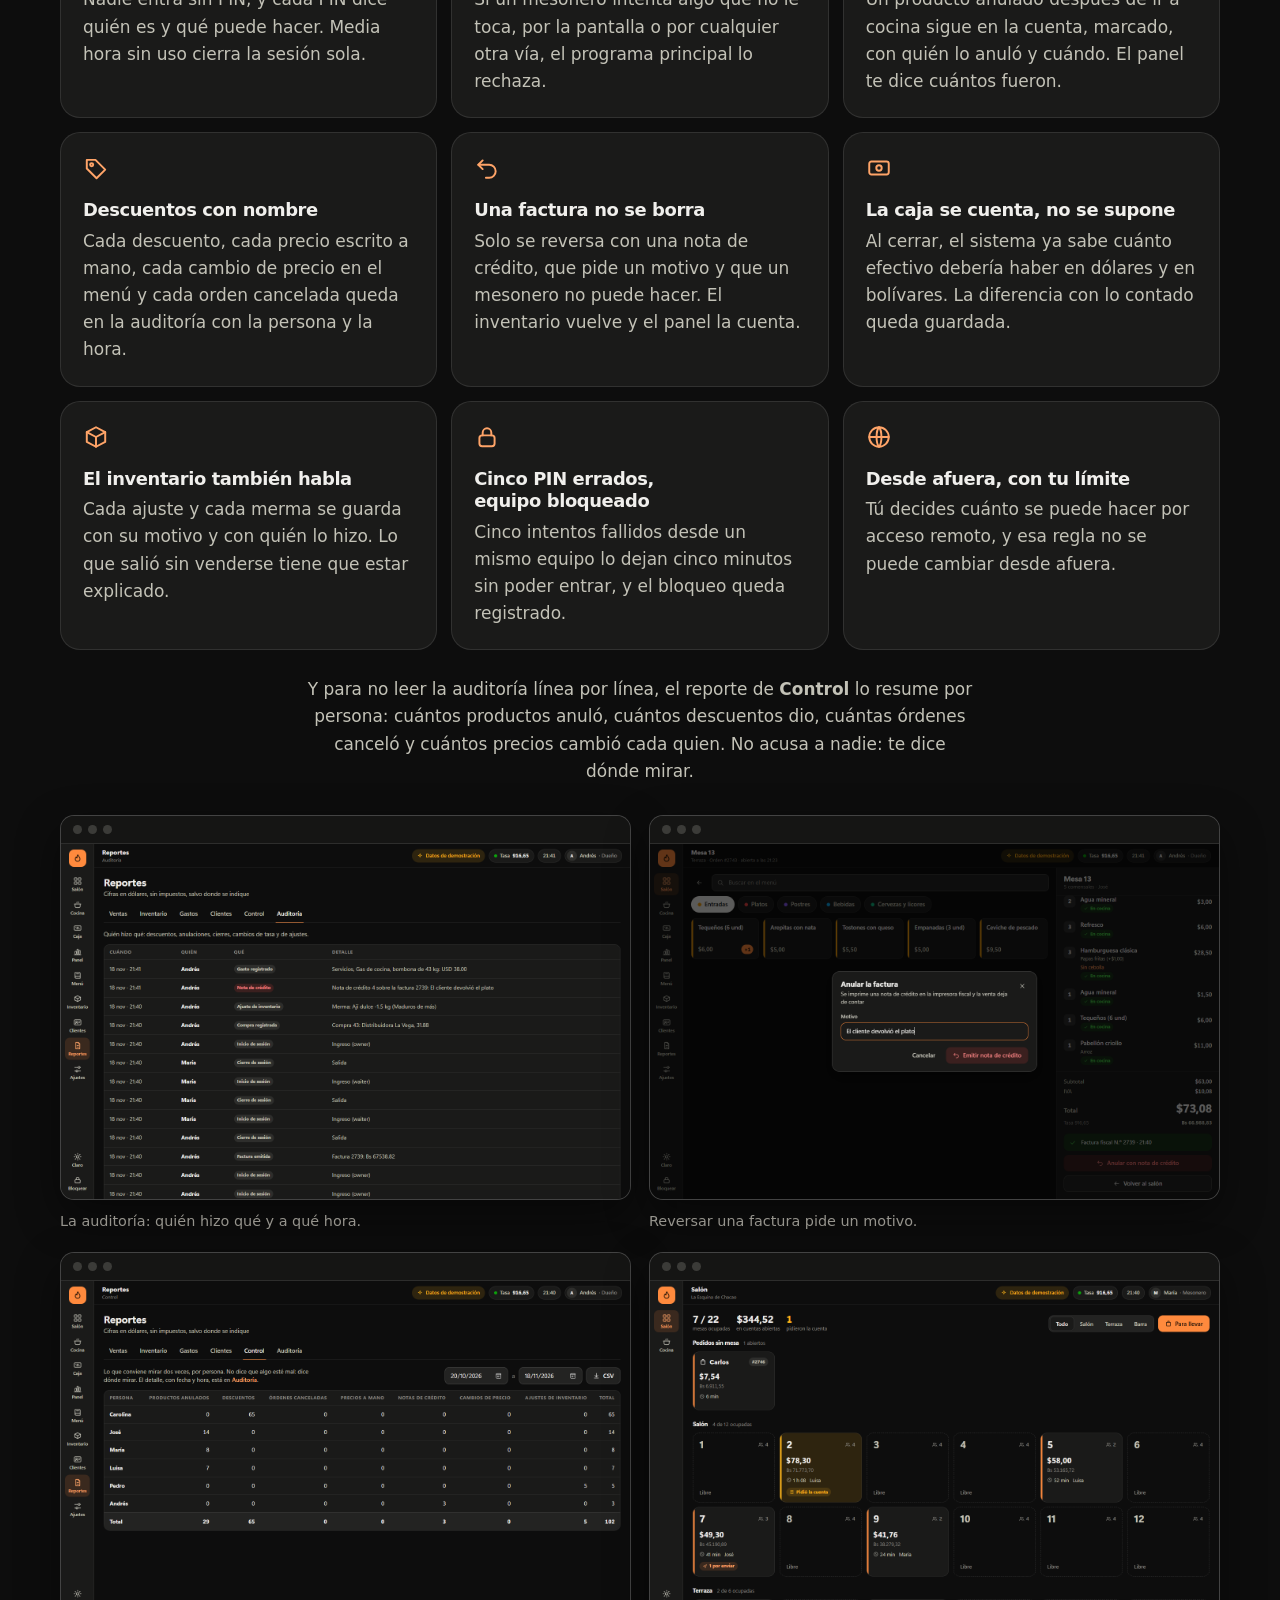
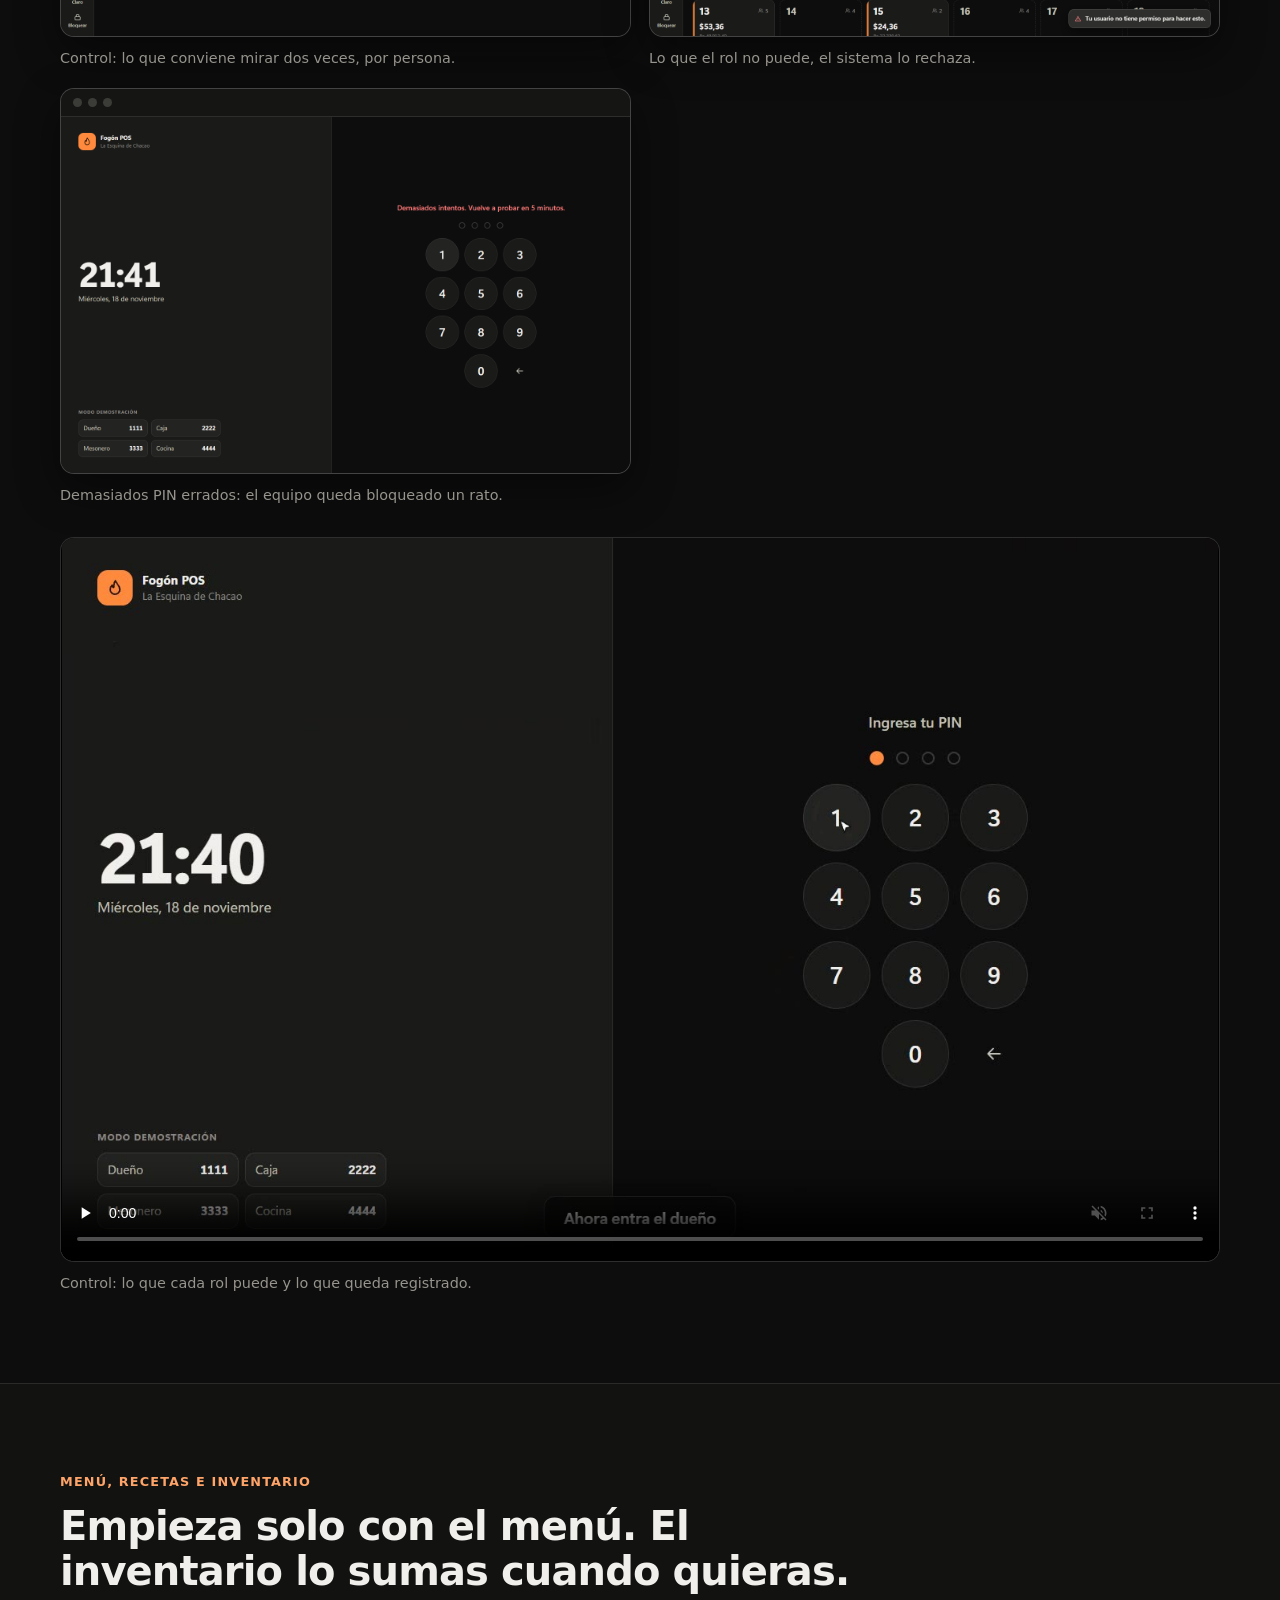
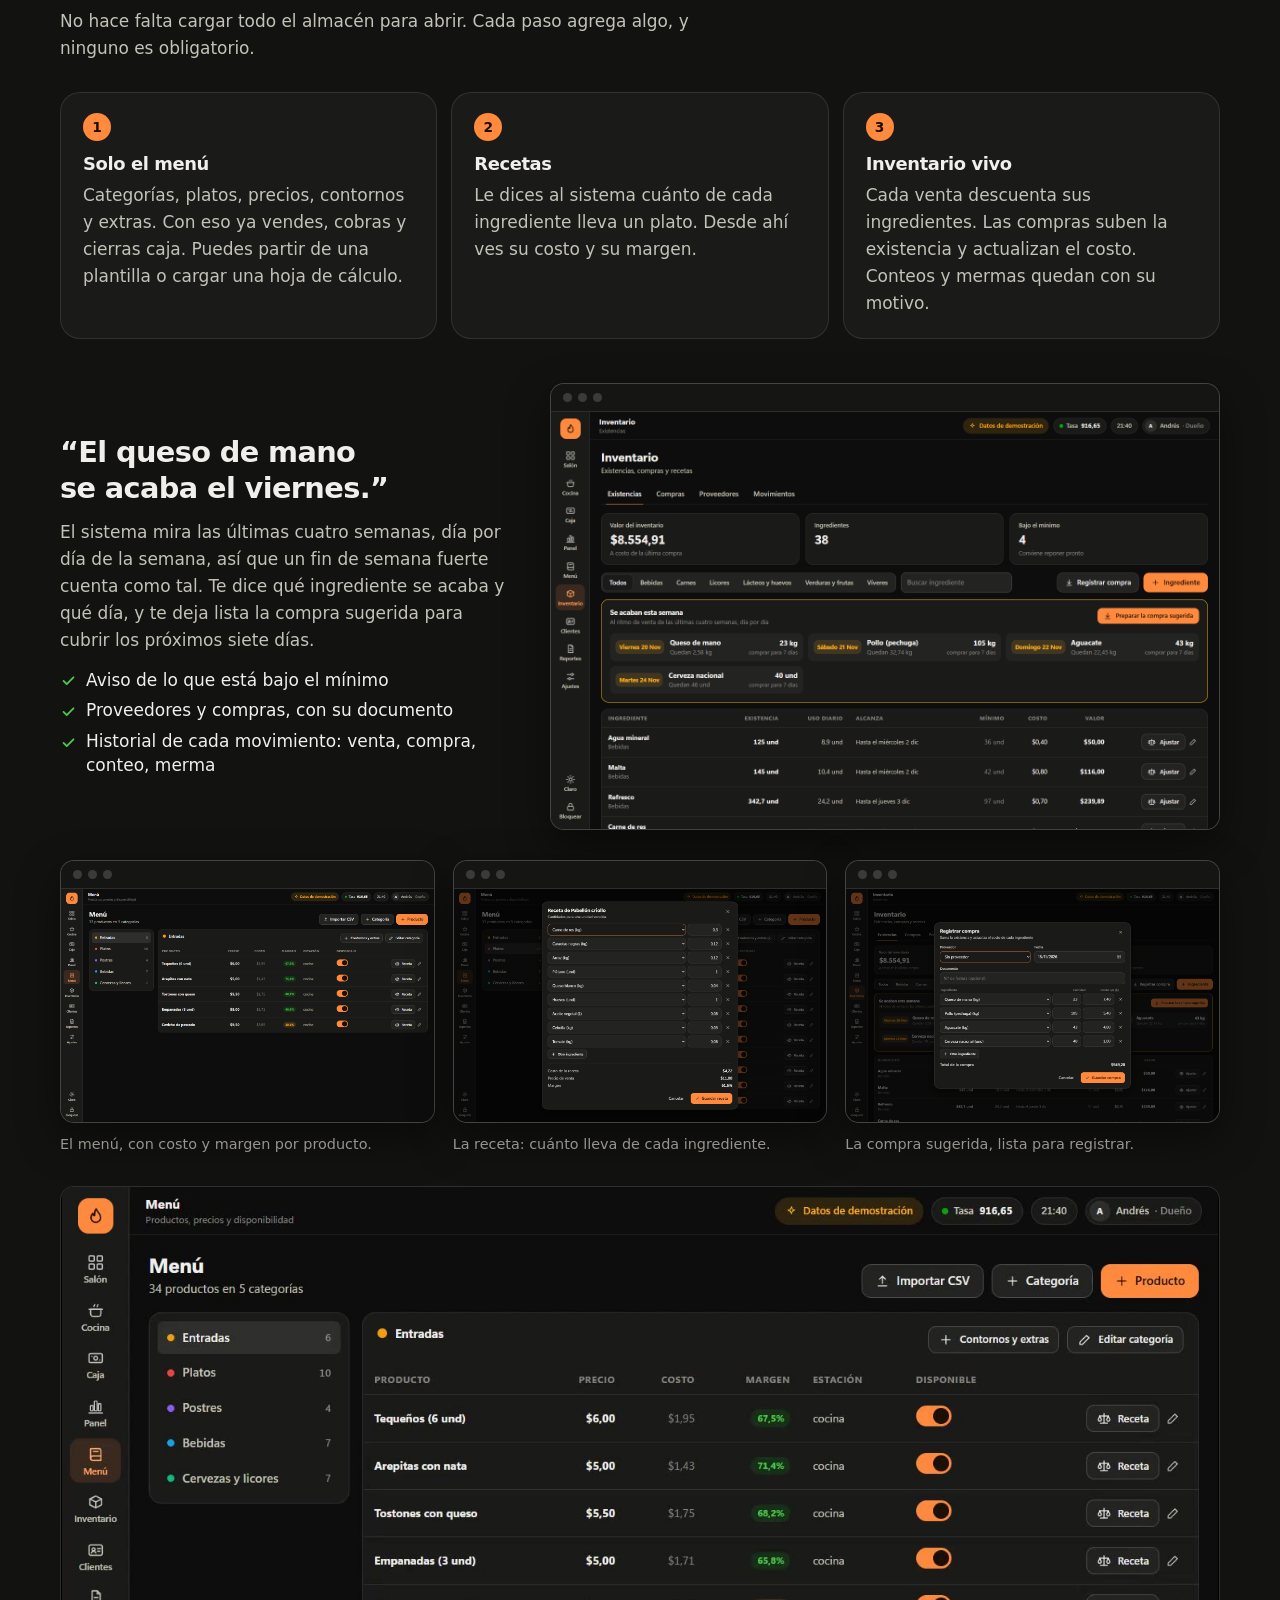
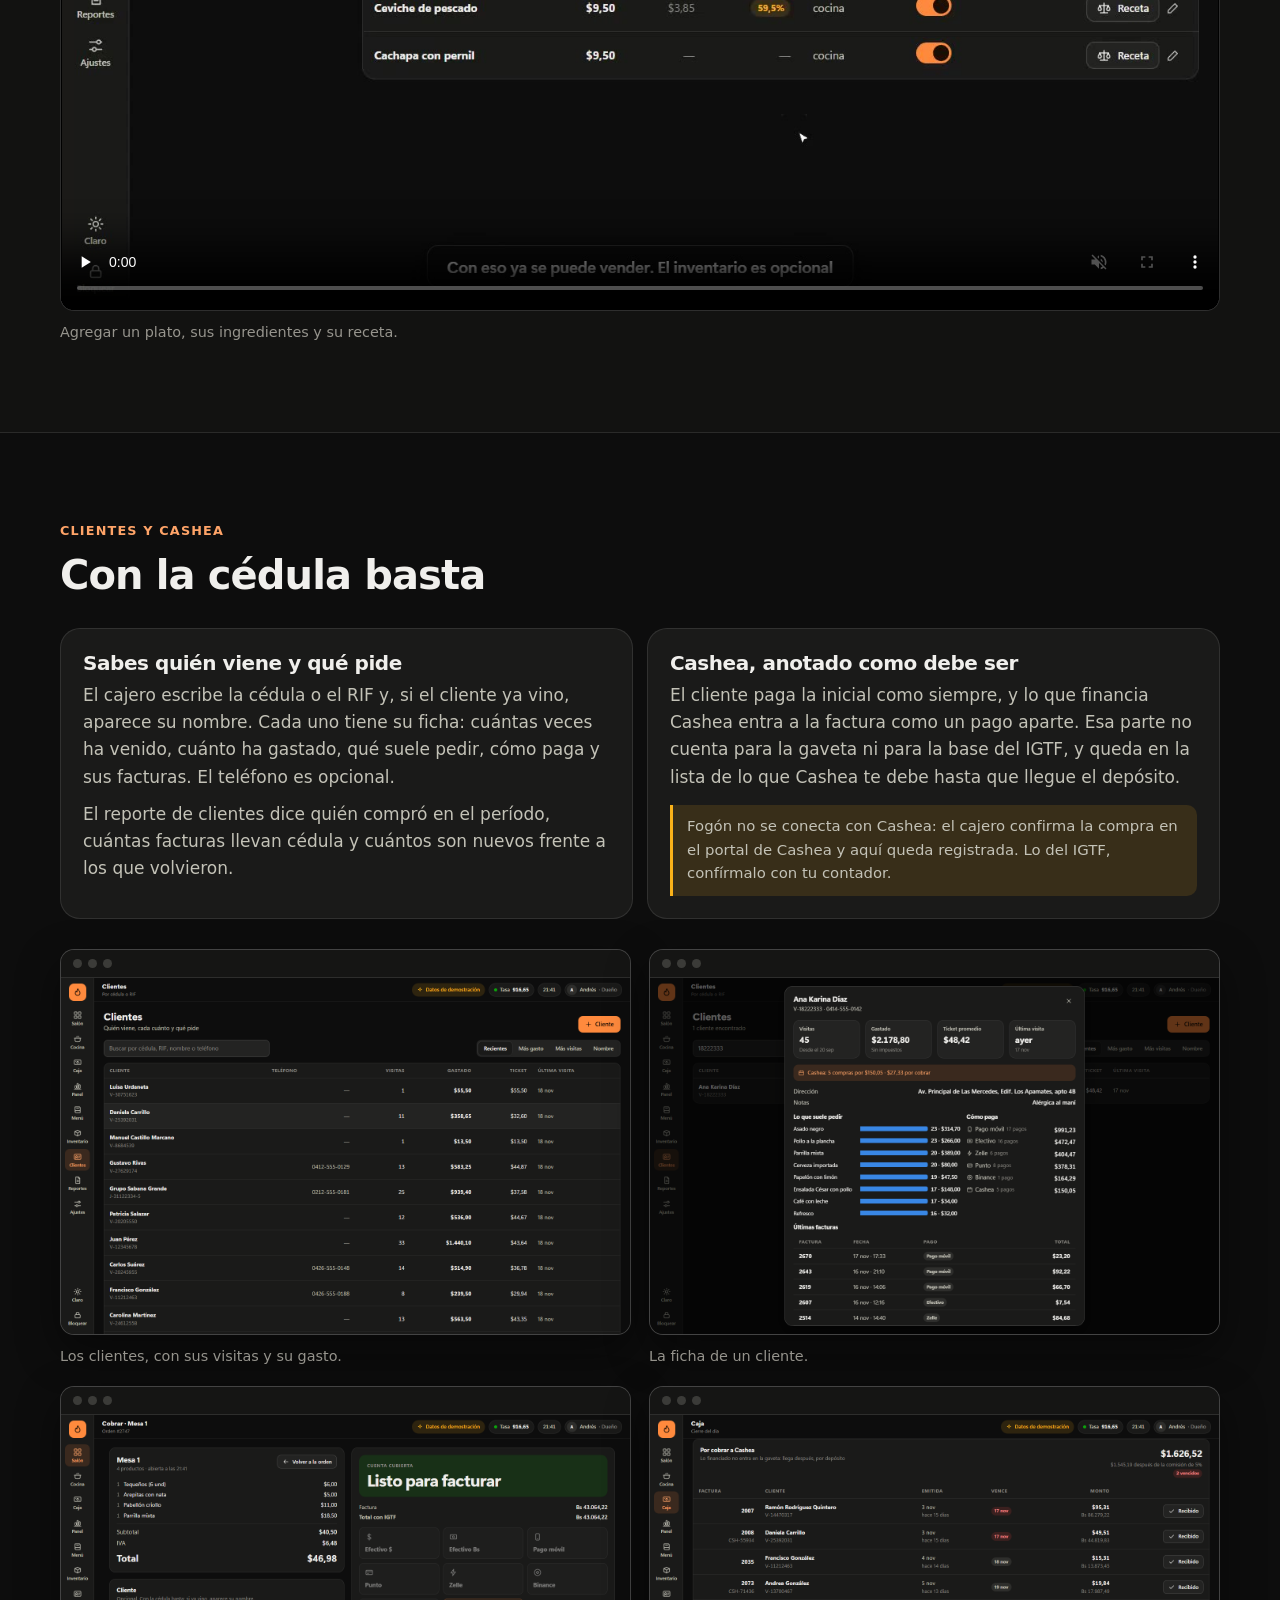
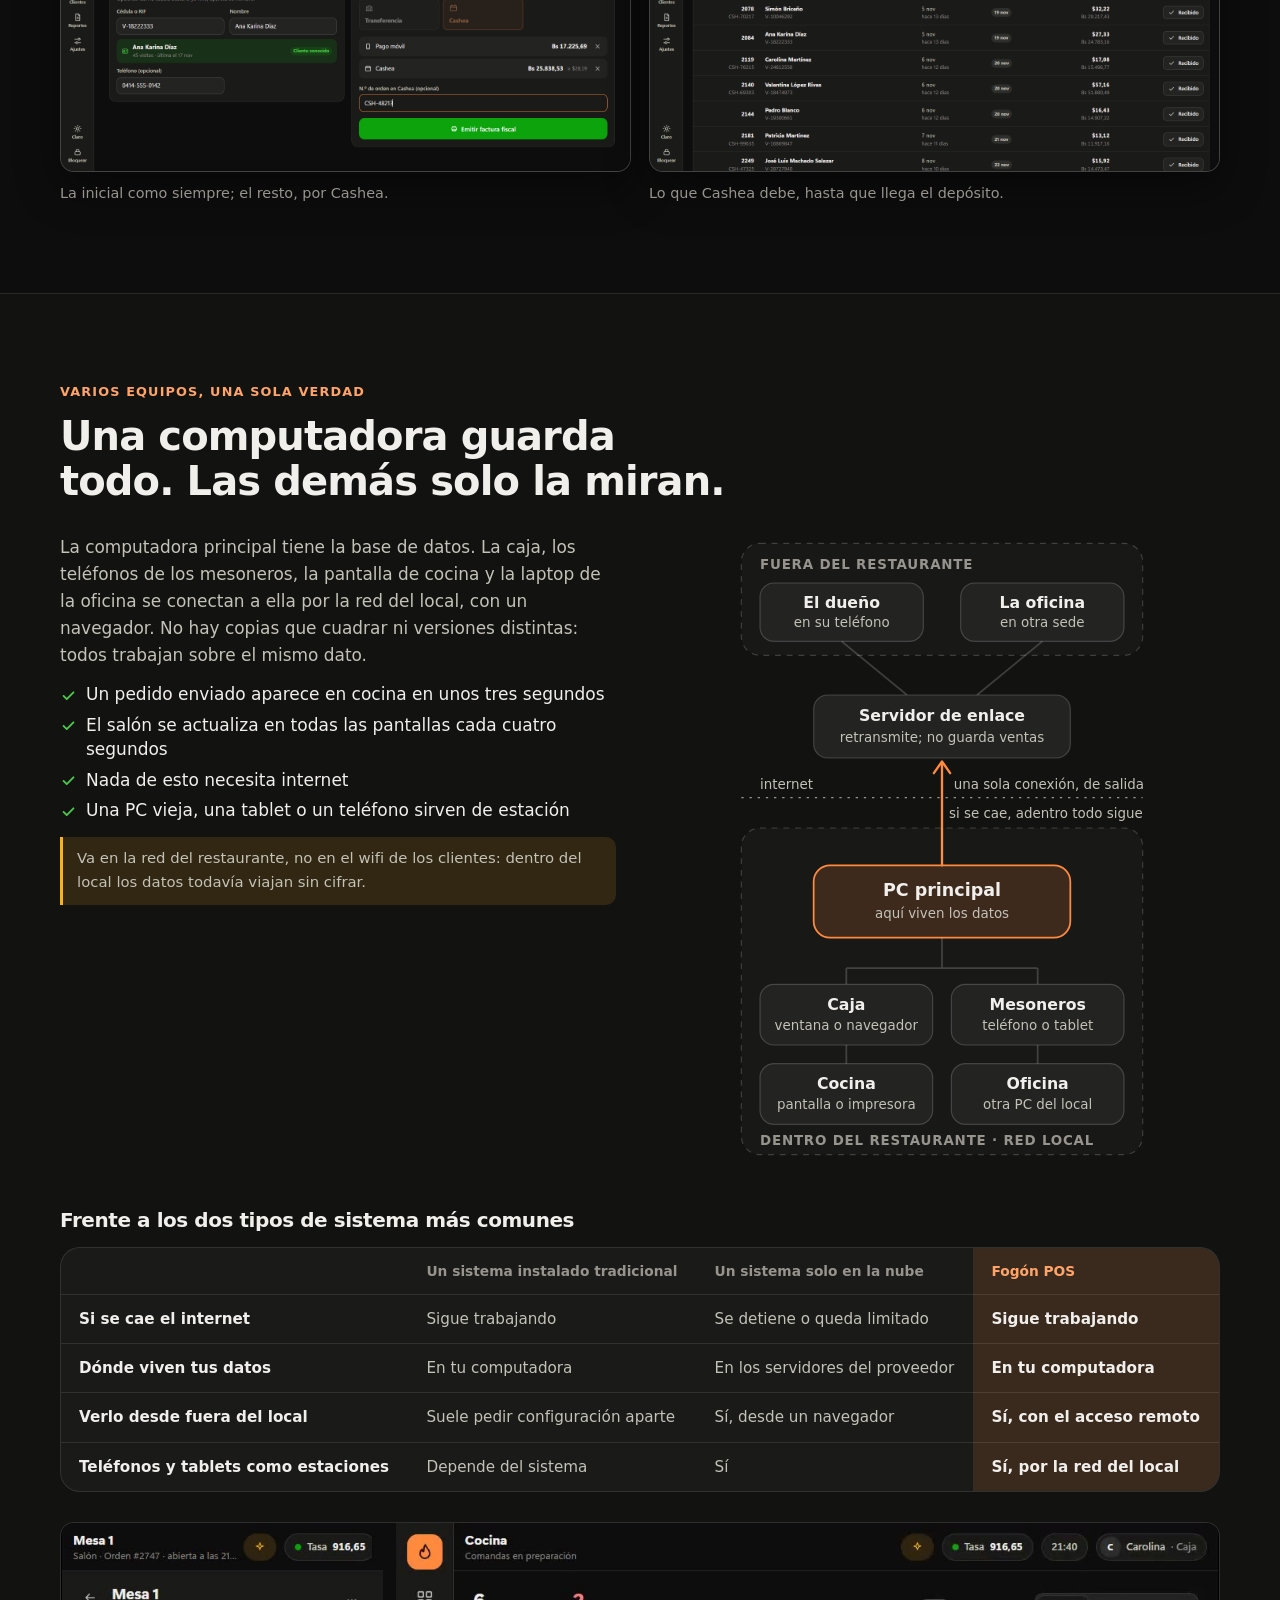
==== commit 9614ebfa: "Fogón page: what happens if the main computer fails A new section, "Si la computadora se daña", on t" ====
--- a/fogon/index.html
+++ b/fogon/index.html
@@ -159,6 +159,9 @@
       <article class="card case"><h3>“La computadora de la caja es vieja y el monitor es cuadrado.”</h3>
         <p>El programa pesa menos de 10 MB y las pantallas están hechas para 1024 × 768 y 800 × 600. Una PC más vieja todavía sirve de estación con solo su navegador.</p>
         <a class="case-link" href="#liviano">Liviano y rápido <span aria-hidden="true">→</span></a></article>
+      <article class="card case"><h3>“Se dañó el disco de la computadora de la caja.”</h3>
+        <p>El sistema venía haciendo copias solo, cada media hora y en cada cierre, en el disco que elegiste. Instalas el programa en otra computadora, le pones la última copia y el restaurante sigue donde estaba.</p>
+        <a class="case-link" href="#copias">Copias y restauración <span aria-hidden="true">→</span></a></article>
     </div>
   </div>
 </section>
@@ -624,8 +627,36 @@
   </div>
 </section>
 
+<!-- ========== Copias de seguridad ========== -->
+<section class="section alt" id="copias">
+  <div class="wrap">
+    <p class="eyebrow">Si la computadora se daña</p>
+    <h2>Tus datos, con copia. Y una que te llevas tú</h2>
+    <p class="lead">El día que el disco de la computadora de la caja deje de funcionar, el restaurante no puede quedarse sin menú, sin inventario y sin historia. El sistema hace las copias solo, te avisa cuando no están a salvo y te deja llevarte una.</p>
+
+    <div class="split reverse">
+      <a class="frame browser shot" href="media/k-copias.png"><span class="frame-bar" aria-hidden="true"><span></span><span></span><span></span></span>
+        <img src="media/k-copias.png" width="1440" height="900" loading="lazy" alt="Ajustes, Copias: la última copia, la carpeta donde se guardan, cada cuánto se hacen y los pasos para restaurar."></a>
+      <ul class="points">
+        <li><h3>Se hacen solas</h3><p>Cada media hora si algo cambió, y después de cada cierre de caja. Nadie tiene que acordarse. Dos meses de ventas de ejemplo caben en una copia de <span data-stat="backup_size">1 MB</span>.</p></li>
+        <li><h3>En el disco que tú elijas</h3><p>Una memoria USB, otro disco o una carpeta de otra computadora de la red. Mientras las copias estén en el mismo disco que los datos, el panel te lo recuerda: si ese disco falla, se pierden las dos cosas.</p></li>
+        <li><h3>Te avisa cuando algo anda mal</h3><p>Si las copias están apagadas, si la última no se pudo hacer o si ya tiene más de un día, lo ves al entrar al panel.</p></li>
+        <li><h3>Una copia que te llevas</h3><p>Desde el local o desde afuera, descargas todos los datos en un archivo cerrado con una clave que eliges tú. Sin esa clave no lo abre nadie, nosotros tampoco. Pide tu PIN otra vez y queda anotado quién la descargó.</p></li>
+        <li><h3>Volver a trabajar en otra computadora</h3><p>Instalas el programa, arrastras la copia sobre un archivo y abres: el restaurante queda como estaba cuando se hizo esa copia. Restaurar nunca borra lo que había.</p></li>
+      </ul>
+    </div>
+    <p class="note center">Lo vendido después de la última copia no está en ella: esas facturas siguen en la memoria de la impresora fiscal. Las copias y la restauración funcionan en nuestras pruebas; falta estrenarlas en un restaurante real.</p>
+
+    <div class="gallery one">
+      <figure><a class="frame browser shot" href="media/k-copia-clave.png"><span class="frame-bar" aria-hidden="true"><span></span><span></span><span></span></span>
+        <img src="media/k-copia-clave.png" width="1440" height="900" loading="lazy" alt="Al descargar una copia, el sistema pide una clave dos veces y el PIN del dueño."></a>
+        <figcaption>La copia que te llevas sale cerrada con tu clave. Si la olvidas, esa copia no sirve: anótala.</figcaption></figure>
+    </div>
+  </div>
+</section>
+
 <!-- ========== Colores de la marca ========== -->
-<section class="section alt" id="marca">
+<section class="section" id="marca">
   <div class="wrap">
     <p class="eyebrow">Con los colores de tu marca</p>
     <h2>Que se vea como tu restaurante</h2>
@@ -691,7 +722,7 @@
 </section>
 
 <!-- ========== Liviano y rápido ========== -->
-<section class="section" id="liviano">
+<section class="section alt" id="liviano">
   <div class="wrap">
     <p class="eyebrow">Liviano y rápido</p>
     <h2>Hecho para las computadoras que ya están en el mostrador</h2>
@@ -735,7 +766,7 @@
 </section>
 
 <!-- ========== Instalación ========== -->
-<section class="section alt" id="instalacion">
+<section class="section" id="instalacion">
   <div class="wrap">
     <p class="eyebrow">Instalación en minutos</p>
     <h2>Seis pasos guiados y ya estás tomando pedidos</h2>
@@ -765,7 +796,7 @@
 </section>
 
 <!-- ========== Dónde estamos hoy ========== -->
-<section class="section" id="hoy">
+<section class="section alt" id="hoy">
   <div class="wrap">
     <p class="eyebrow">Dónde estamos hoy</p>
     <h2>Lo que ya funciona, y lo que falta</h2>
@@ -789,6 +820,7 @@
           <li>Clientes por cédula o RIF, y Cashea como forma de pago</li>
           <li>Roles con PIN, aplicados por el sistema</li>
           <li>Colores de la marca e instalación guiada</li>
+          <li>Copias automáticas de los datos, copia con clave para llevarte y restauración en otra computadora</li>
           <li>Trabajo sin internet</li>
         </ul>
       </div>
@@ -811,6 +843,7 @@
           <li>Combos, varias cajas, ventas a crédito y reporte X</li>
           <li>Cifrado dentro de la red del local</li>
           <li>Conexión directa con Cashea</li>
+          <li>Enviar las copias solas a tu propia nube</li>
           <li>El precio</li>
         </ul>
       </div>
@@ -819,7 +852,7 @@
 </section>
 
 <!-- ========== Preguntas frecuentes ========== -->
-<section class="section alt" id="preguntas">
+<section class="section" id="preguntas">
   <div class="wrap narrow">
     <p class="eyebrow">Preguntas frecuentes</p>
     <h2>Lo que nos preguntan primero</h2>
@@ -845,7 +878,9 @@
         <p>Sí, con el acceso remoto. Entras desde el navegador de tu teléfono o tu laptop con el código del restaurante, una clave y tu PIN, y ves el mismo sistema en vivo. Tú decides si desde afuera solo se mira, se lleva la oficina o se puede todo.</p>
         <p>Funciona y lo hemos corrido en pruebas; falta estrenarlo en un restaurante.</p></details>
       <details><summary>¿Dónde quedan mis datos?</summary>
-        <p>En la computadora principal de tu restaurante, en un solo archivo. No se suben a ningún servidor. El acceso remoto pasa por un servidor nuestro que solo retransmite la conexión: no guarda ventas ni clientes.</p></details>
+        <p>En la computadora principal de tu restaurante, en un solo archivo. No se suben a ningún servidor. El acceso remoto pasa por un servidor nuestro que solo retransmite la conexión: no guarda ventas ni clientes. Las copias de seguridad se guardan donde tú digas, y la que te llevas sale cerrada con una clave que solo conoces tú.</p></details>
+      <details><summary>¿Qué pasa si se daña la computadora principal?</summary>
+        <p>El sistema hace copias de todos los datos cada media hora y después de cada cierre de caja, en el disco que elijas. Lo recomendable es una memoria USB u otra computadora, no el mismo disco, y el panel te avisa mientras no sea así. Con la copia más reciente, el programa se instala en otra computadora y el restaurante vuelve a estar como estaba. Lo vendido después de esa copia sigue en la memoria de la impresora fiscal. También puedes descargar una copia cerrada con tu clave y guardarla fuera del local.</p></details>
       <details><summary>¿Tengo que llevar inventario para usarlo?</summary>
         <p>No. Con el menú basta para vender, cobrar y cerrar caja. Las recetas y el inventario se agregan cuando quieras y plato por plato: los que tienen receta descuentan sus ingredientes, y los que no, se venden igual.</p></details>
       <details><summary>¿Cómo agrego un plato y sus ingredientes?</summary>
--- a/fogon/styles.css
+++ b/fogon/styles.css
@@ -184,6 +184,7 @@
 .card .note { margin-top: 14px; }
 .gallery { display: grid; gap: 18px; margin-top: 30px; align-items: start; }
 .gallery figcaption { text-align: left; }
+.gallery.one { max-width: 820px; margin-inline: auto; }
 .pair { display: grid; grid-template-columns: 1fr 1fr; gap: 10px; margin-top: 16px; align-items: start; }
 
 /* ---------- Inventario ---------- */
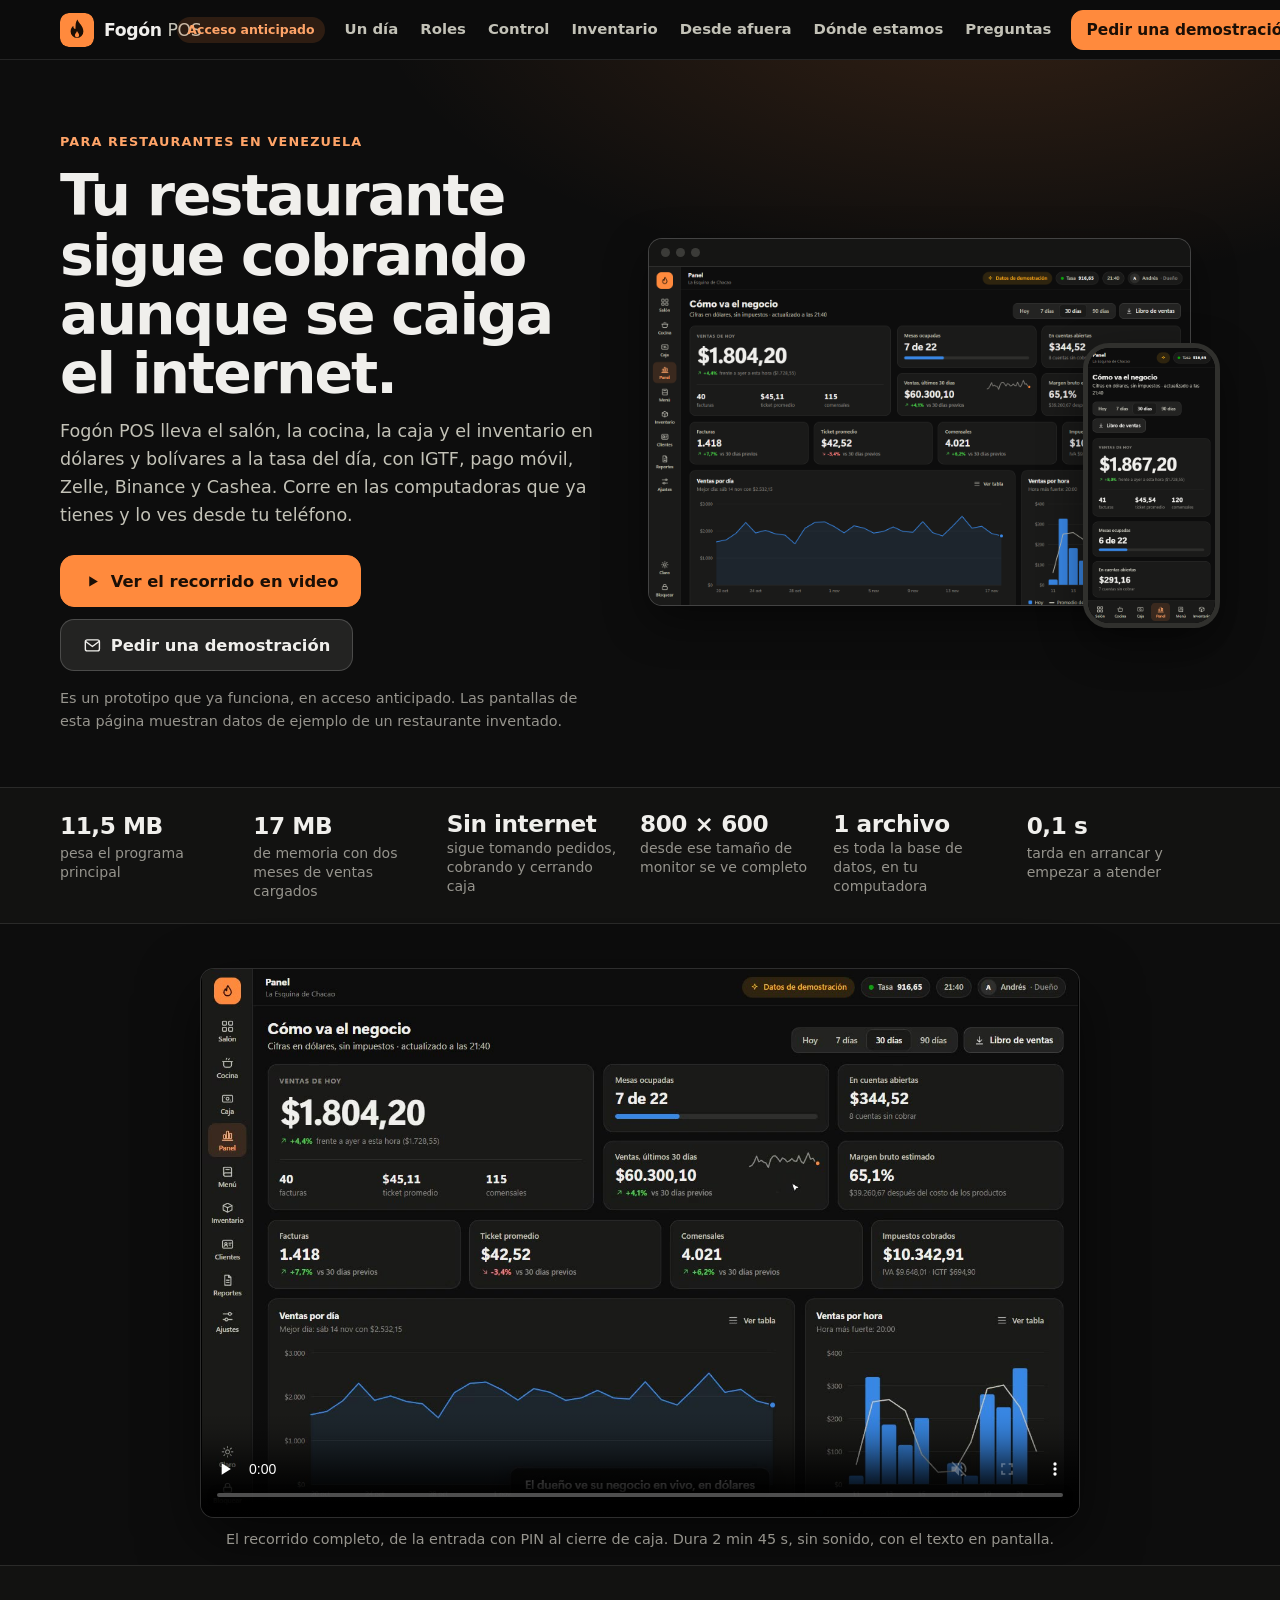
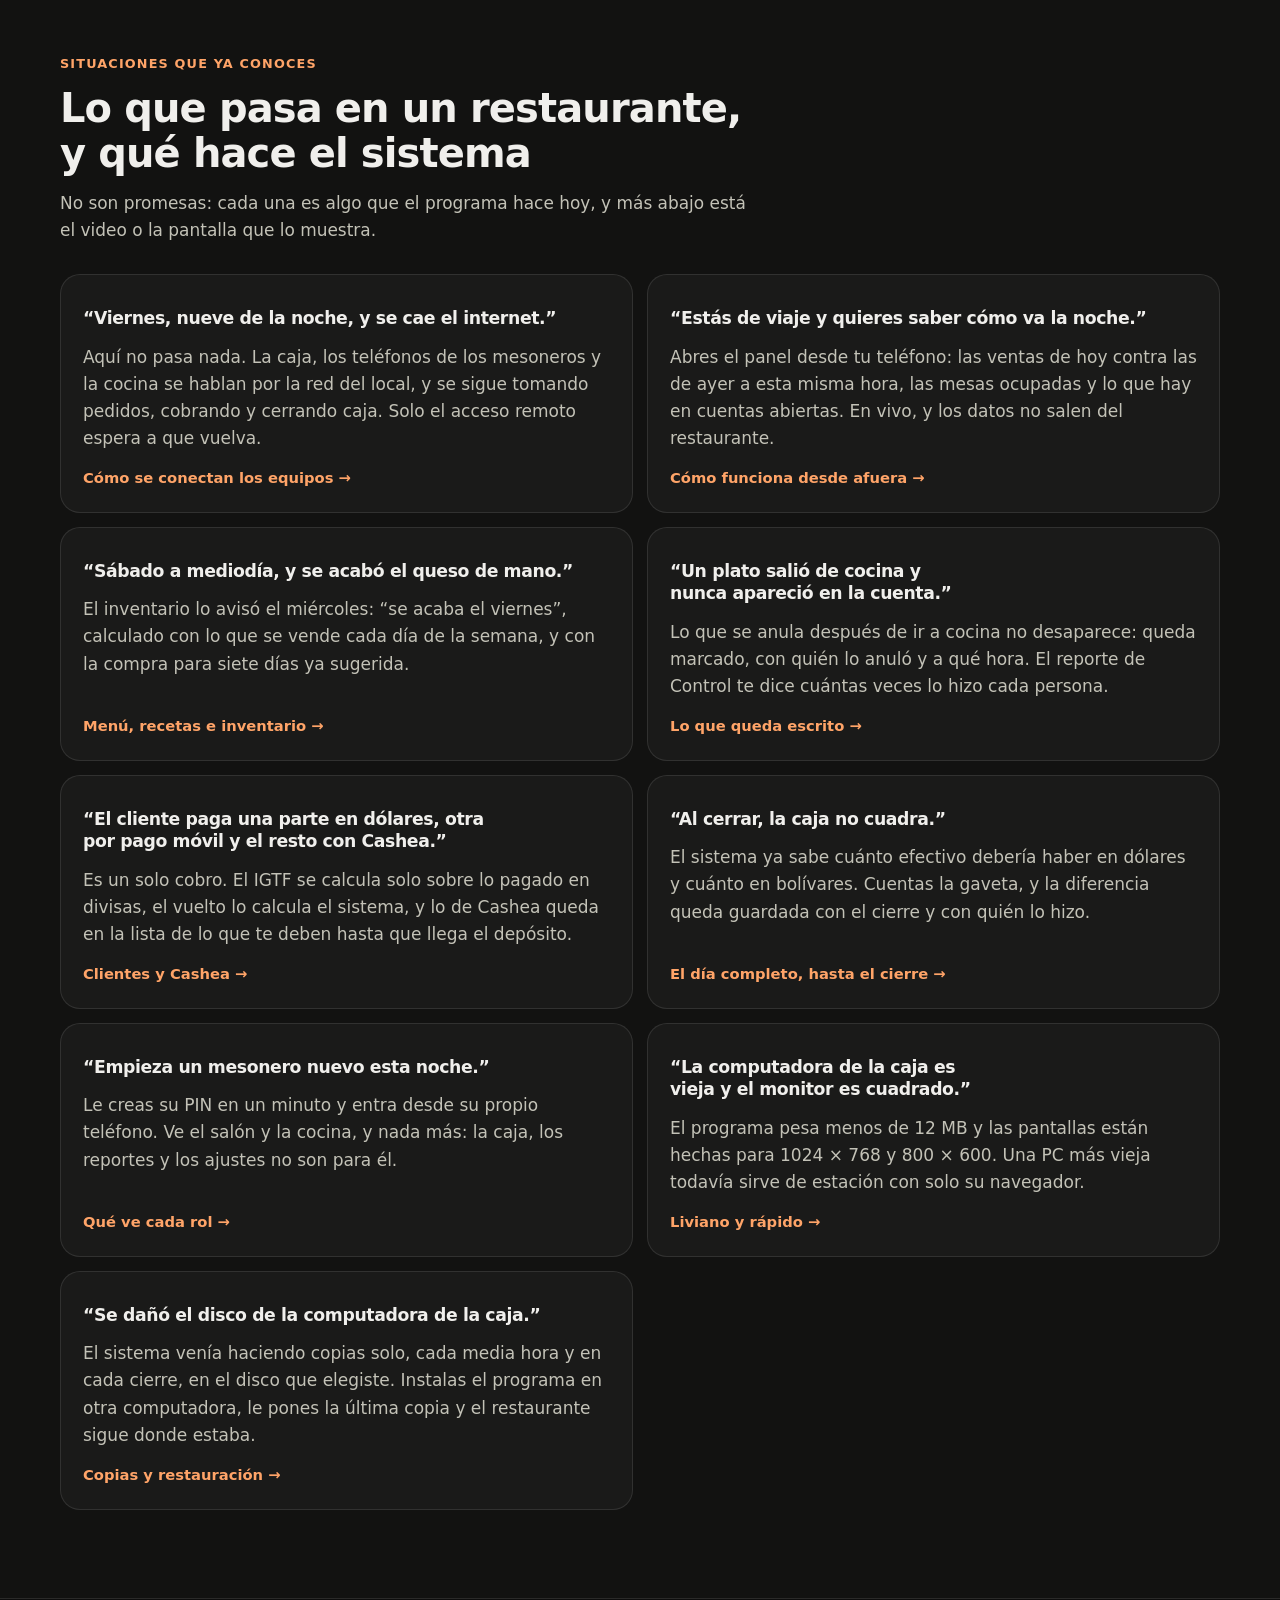
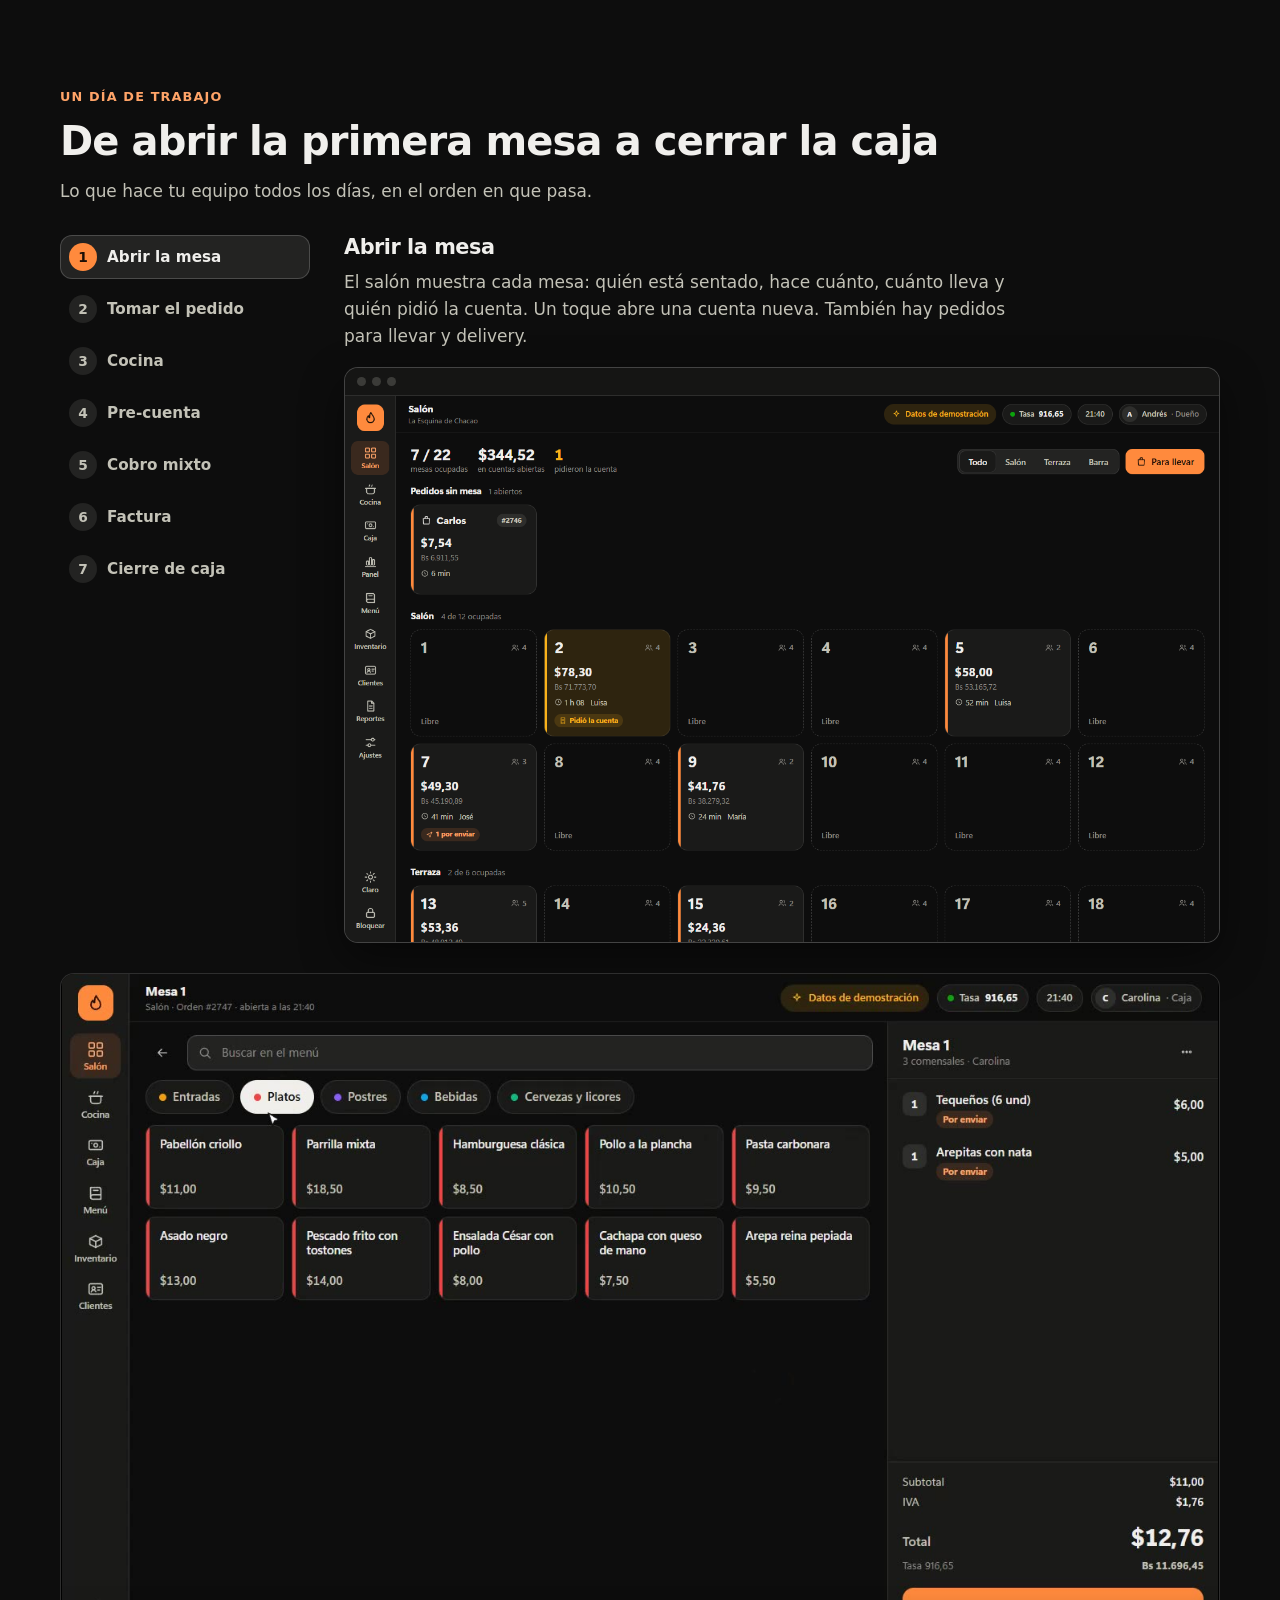
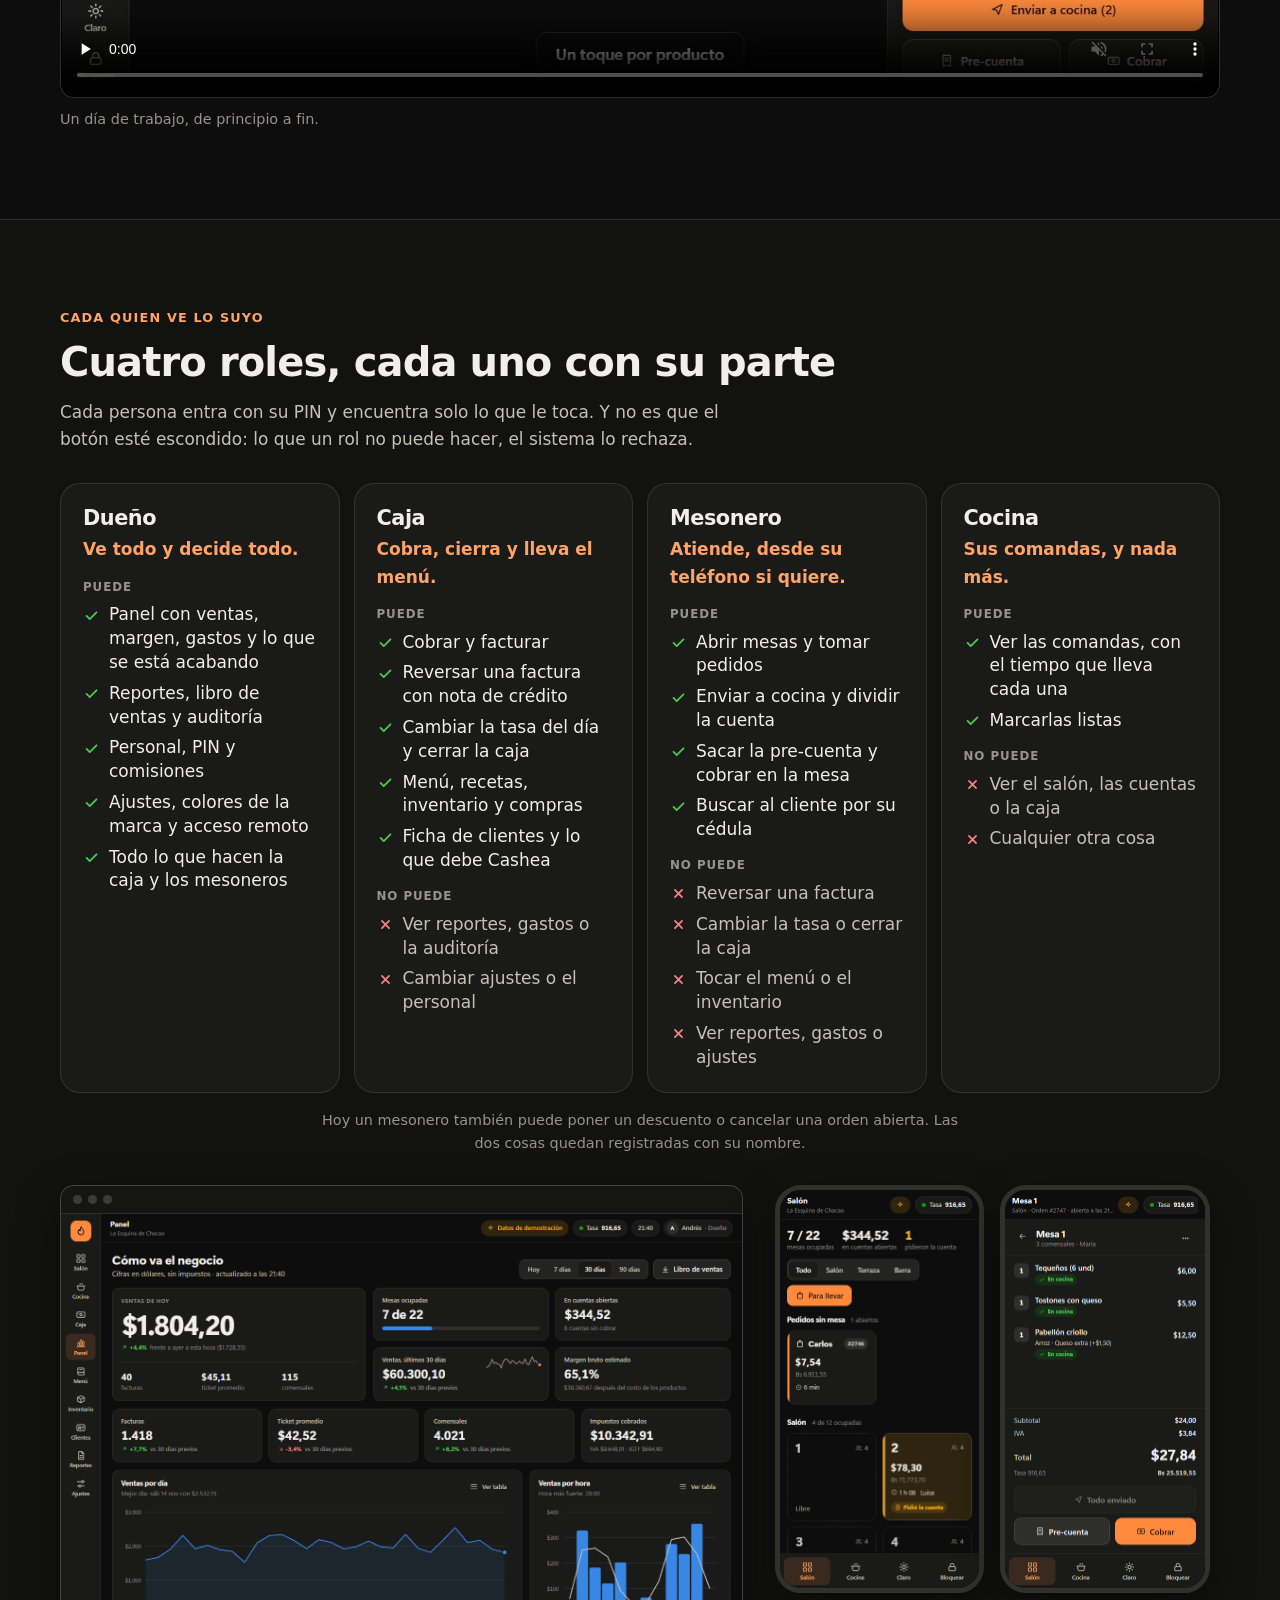
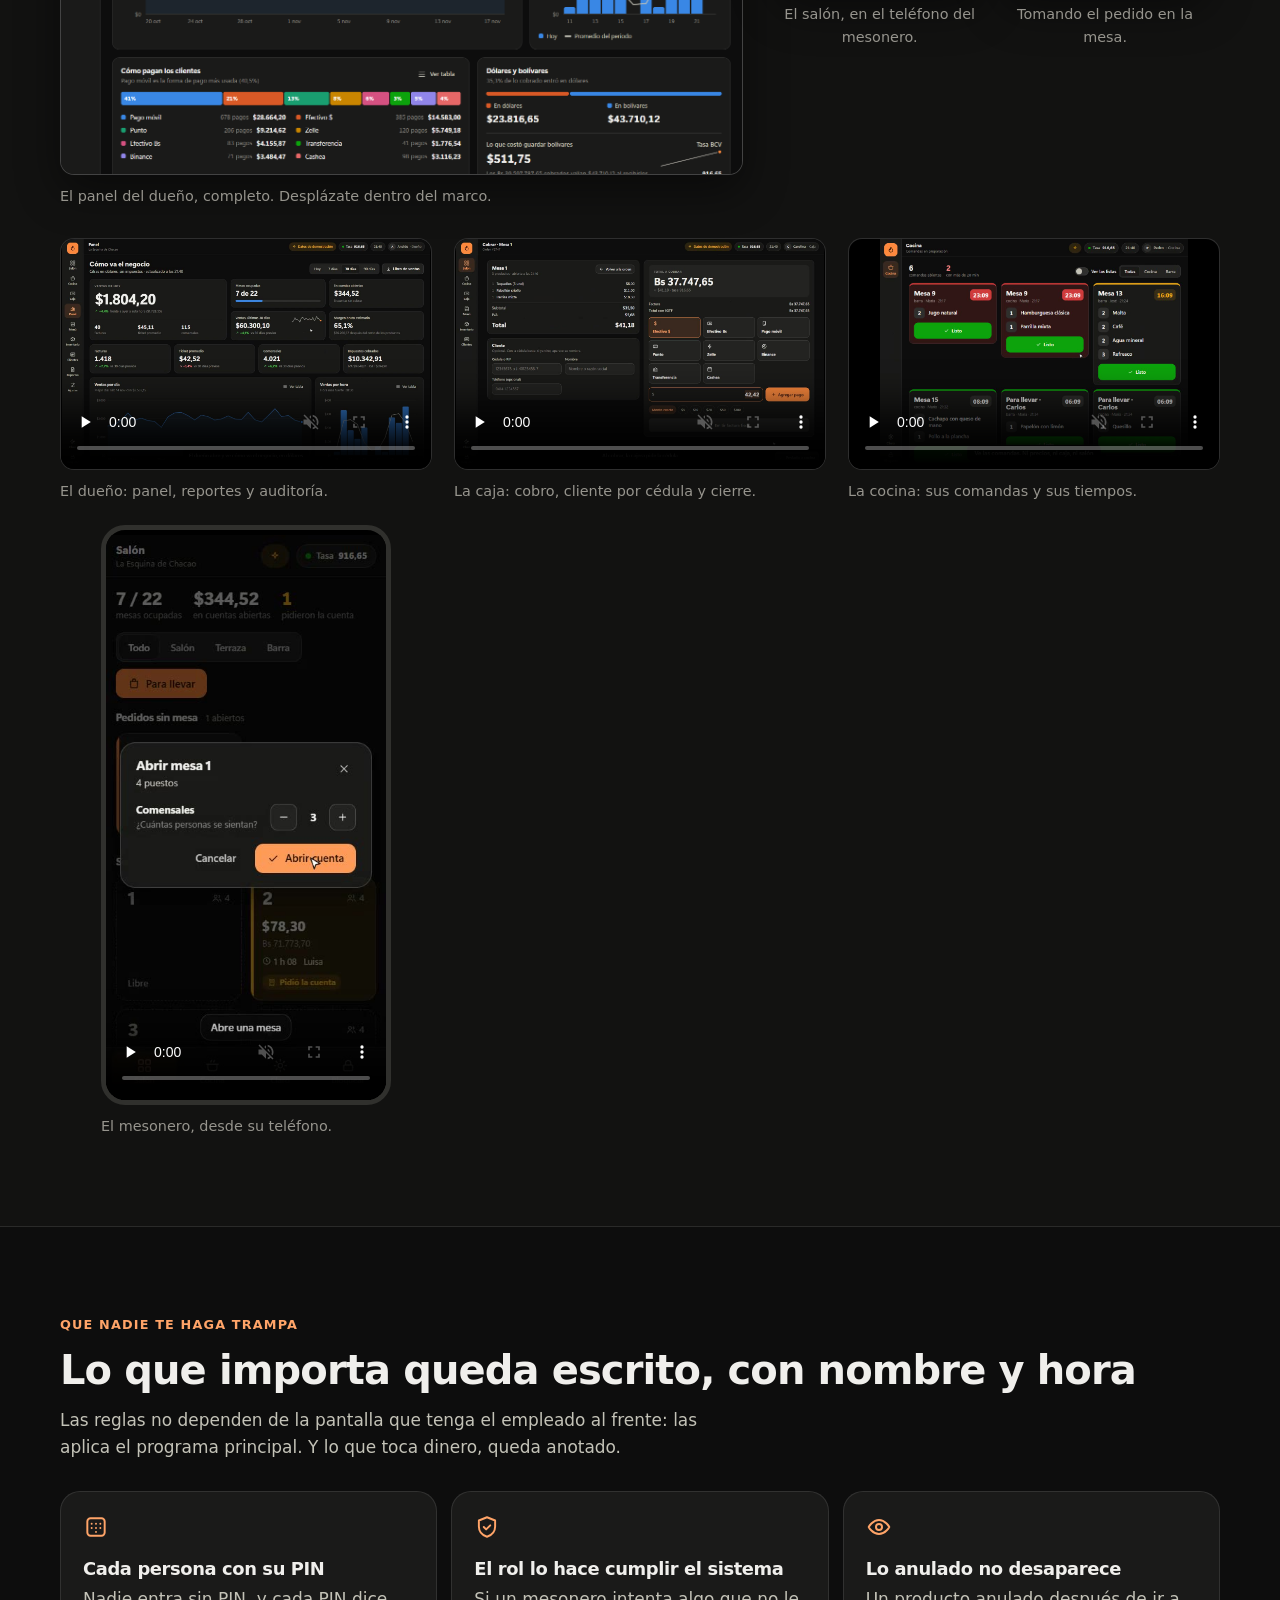
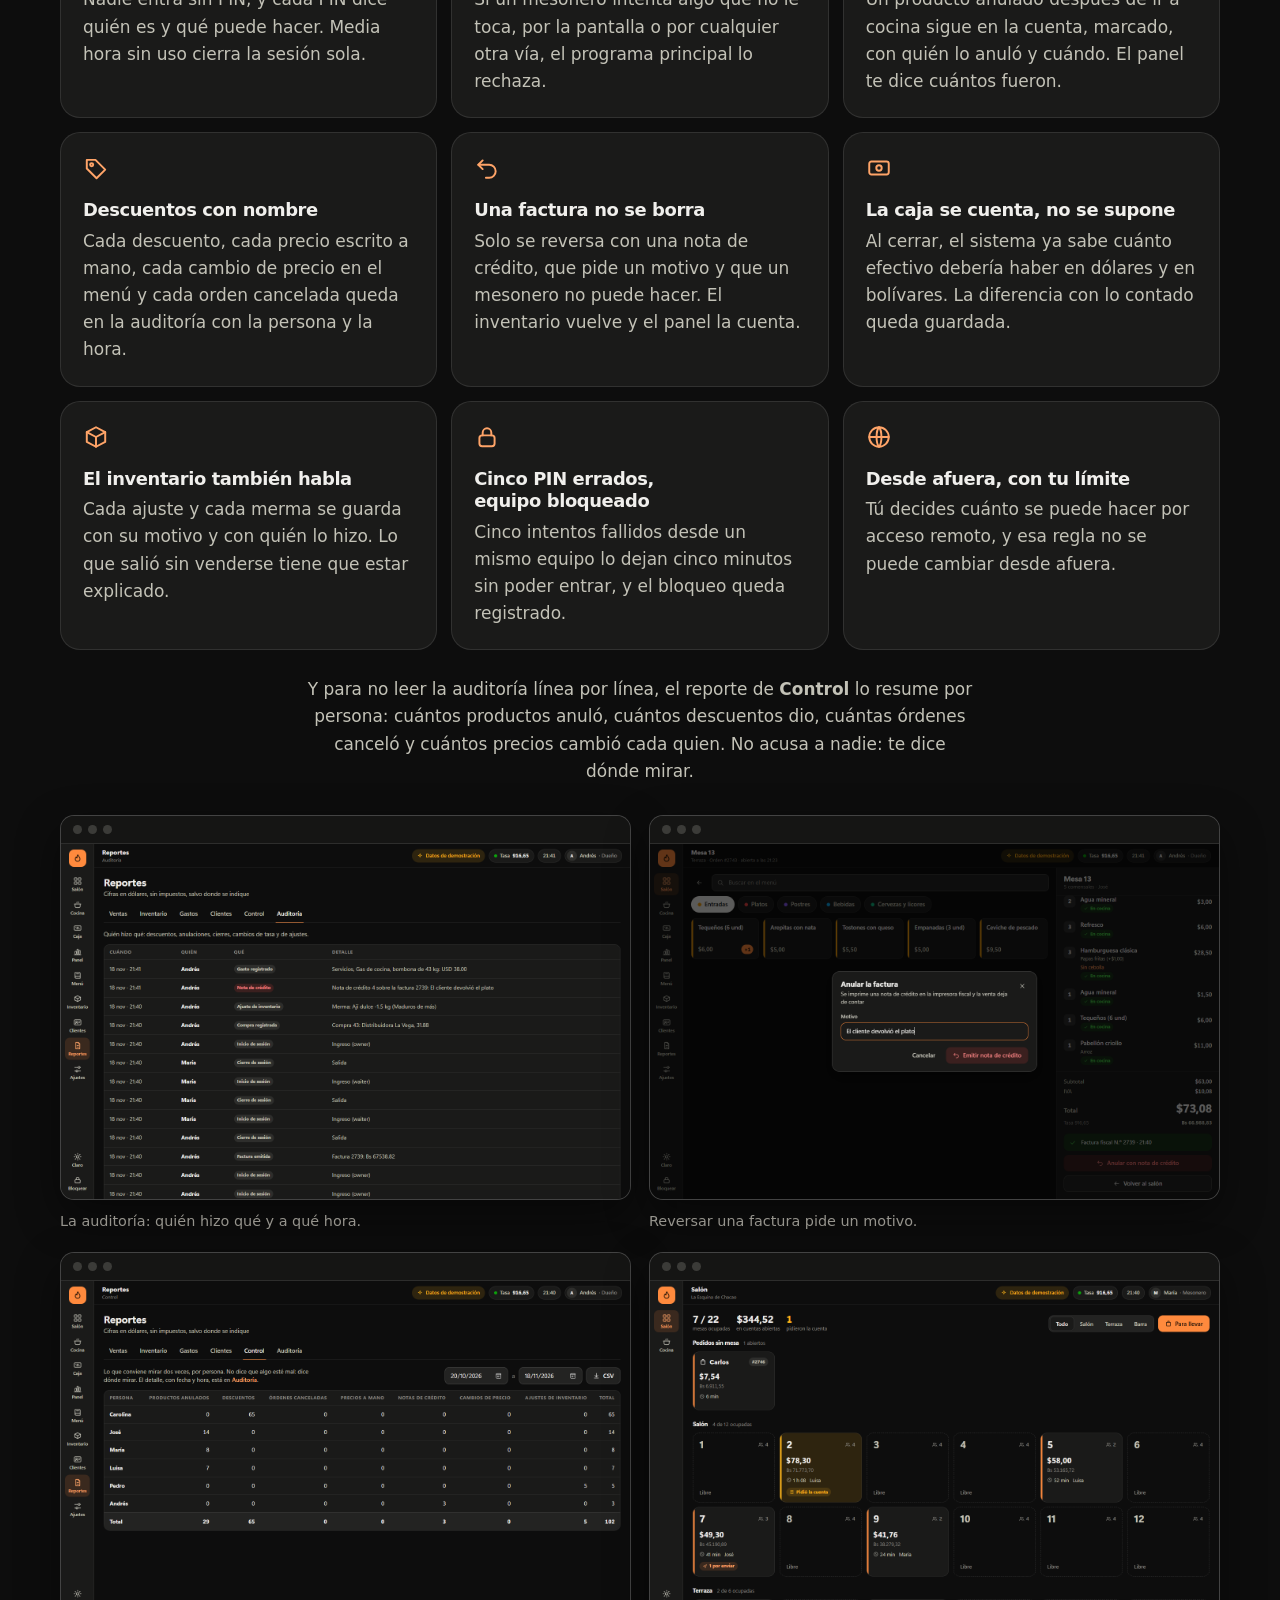
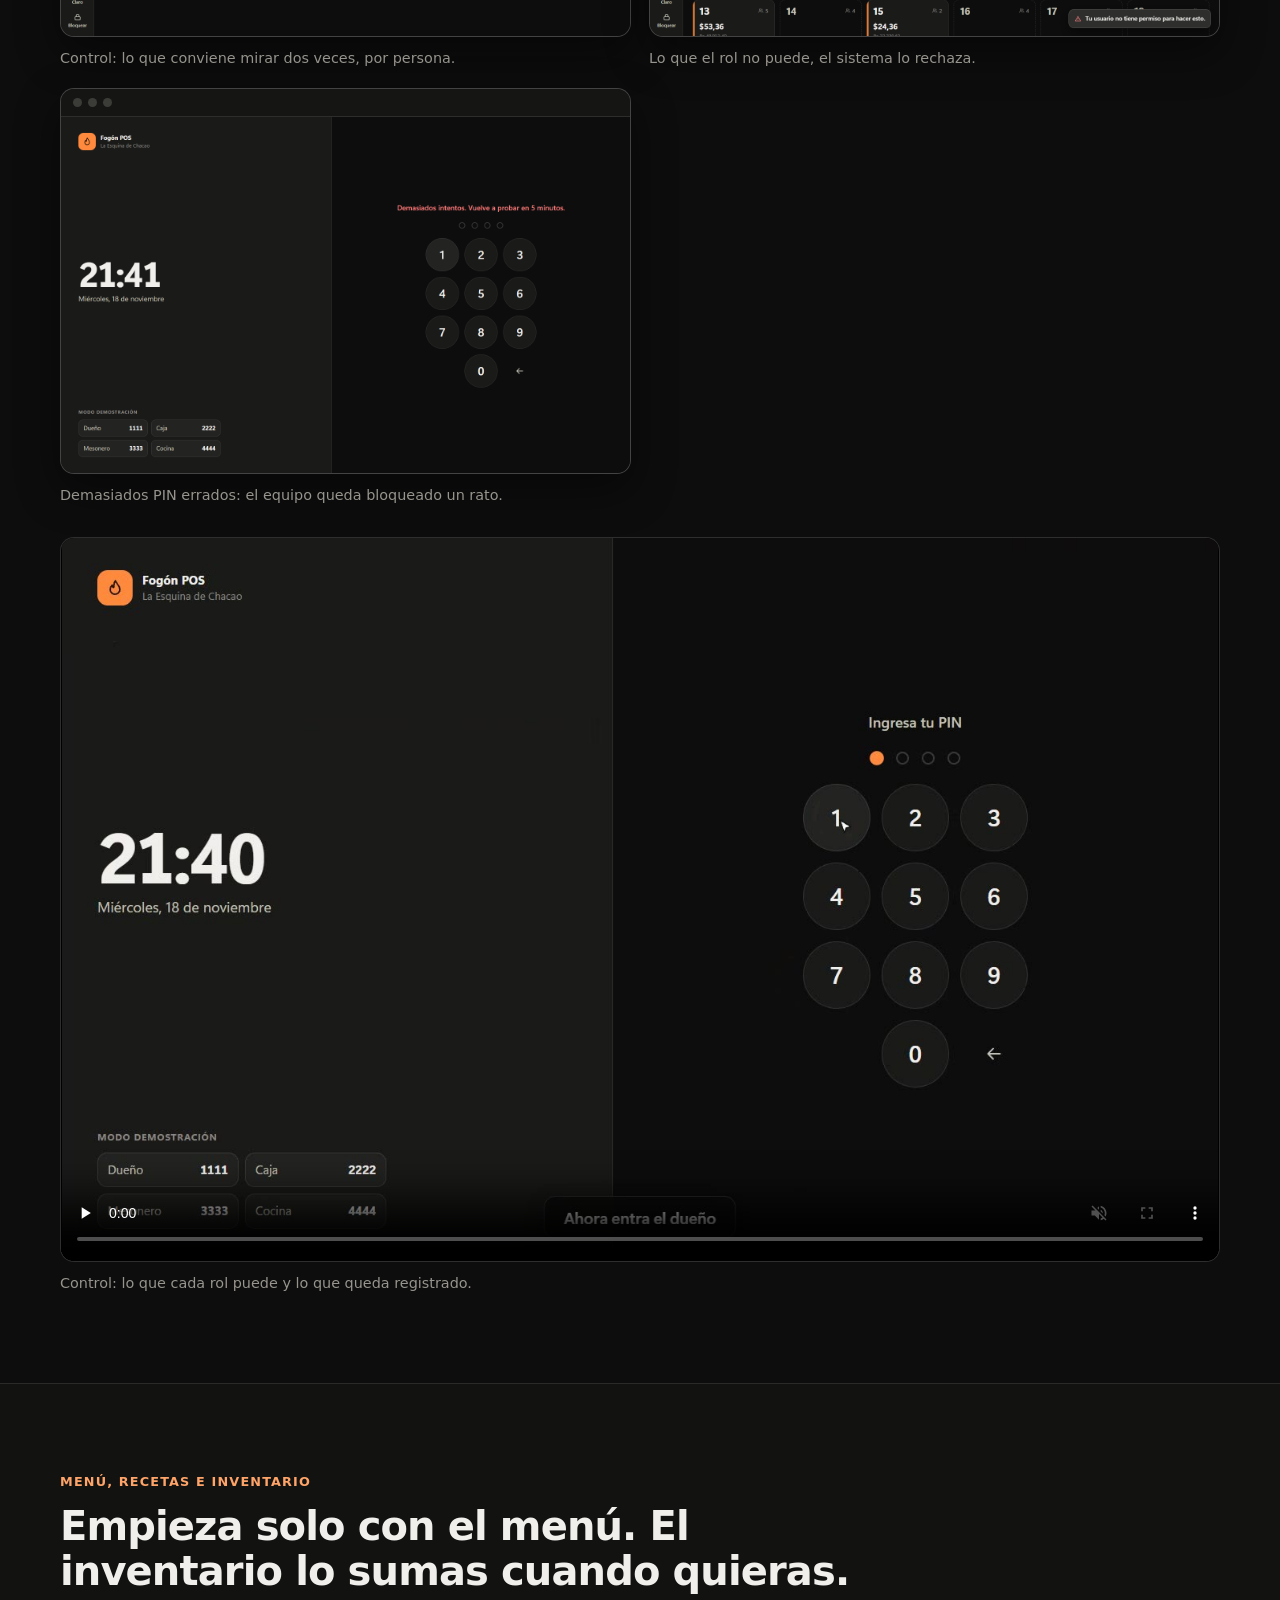
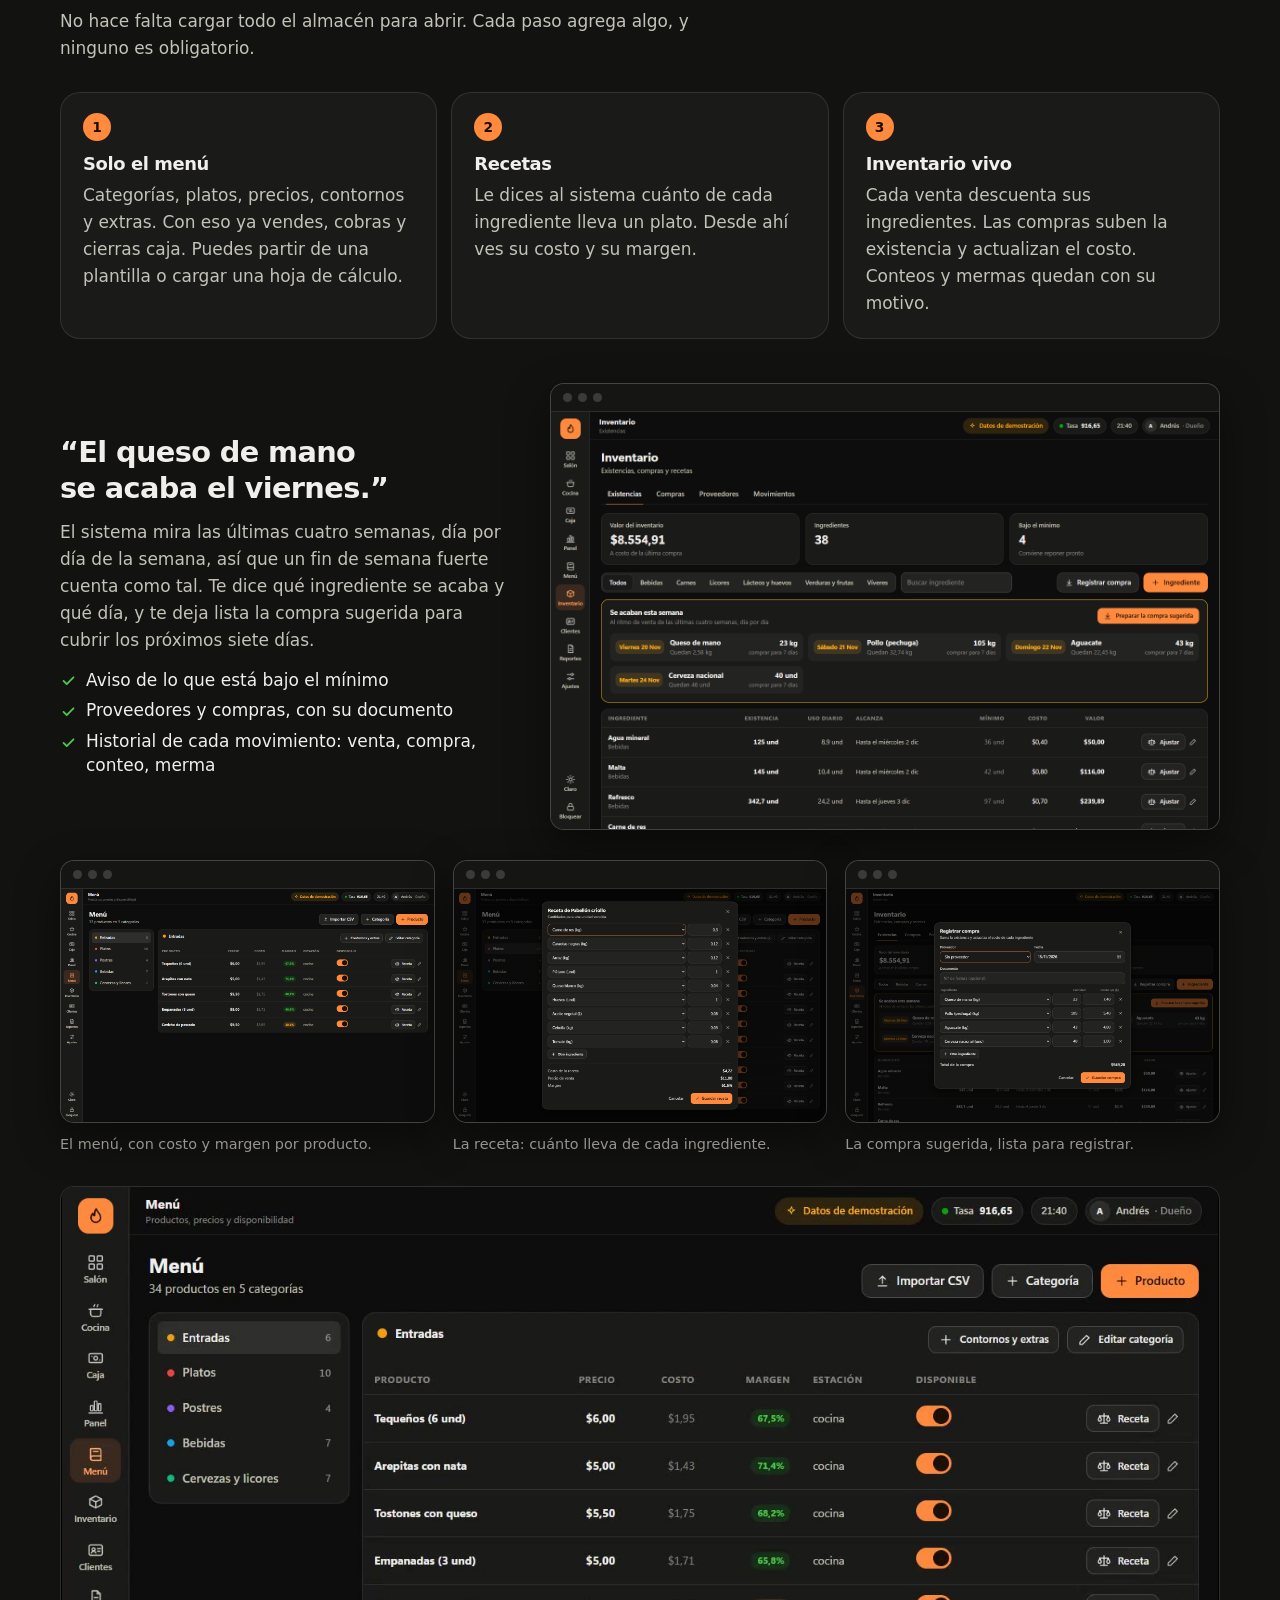
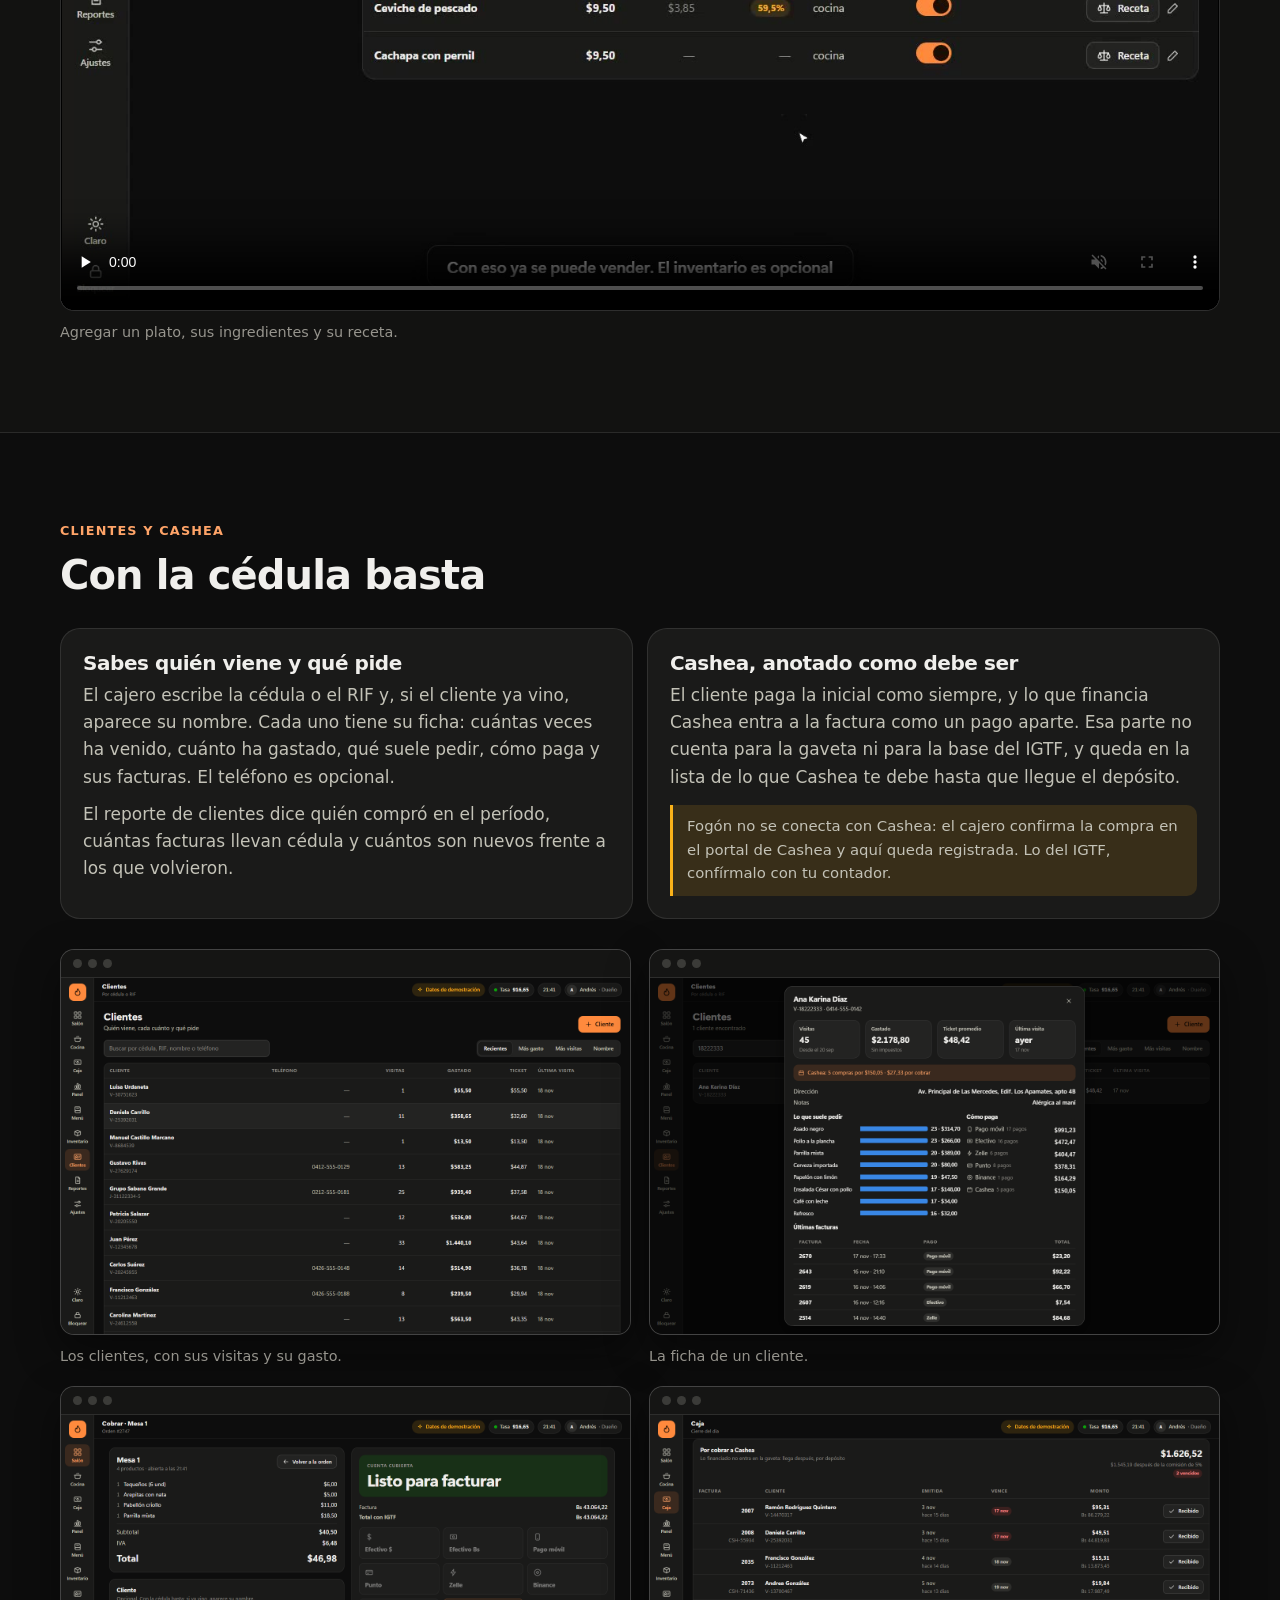
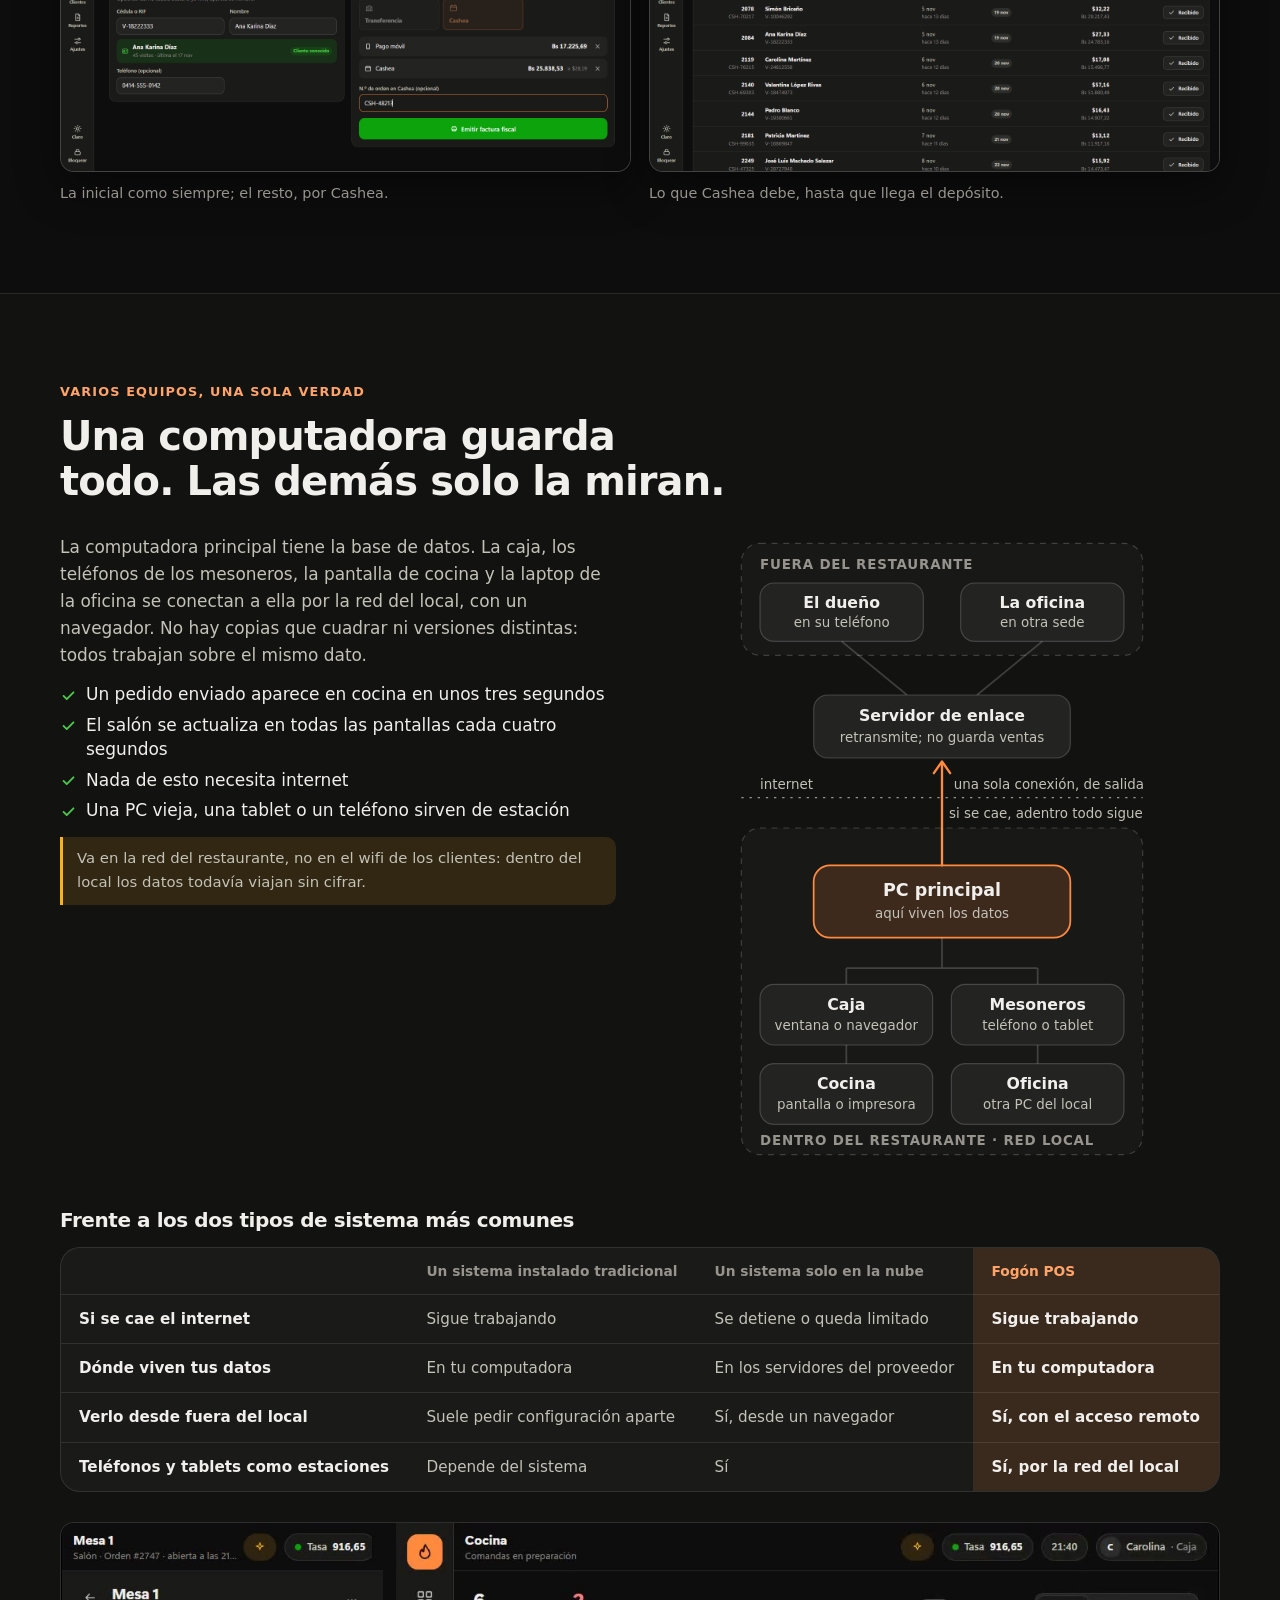
==== commit 896252b8: "Fogón page: the measured figures, as of 24 November The programs grew since the page was written: th" ====
--- a/fogon/index.html
+++ b/fogon/index.html
@@ -105,8 +105,8 @@
 <!-- ========== Datos duros ========== -->
 <section class="facts" aria-label="Datos del programa">
   <div class="wrap facts-row">
-    <div class="fact"><b><span data-stat="service_size">9,7 MB</span></b><span>pesa el programa principal</span></div>
-    <div class="fact"><b><span data-stat="service_memory">16 MB</span></b><span>de memoria con dos meses de ventas cargados</span></div>
+    <div class="fact"><b><span data-stat="service_size">11,5 MB</span></b><span>pesa el programa principal</span></div>
+    <div class="fact"><b><span data-stat="service_memory">17 MB</span></b><span>de memoria con dos meses de ventas cargados</span></div>
     <div class="fact"><b>Sin internet</b><span>sigue tomando pedidos, cobrando y cerrando caja</span></div>
     <div class="fact"><b>800 × 600</b><span>desde ese tamaño de monitor se ve completo</span></div>
     <div class="fact"><b>1 archivo</b><span>es toda la base de datos, en tu computadora</span></div>
@@ -157,7 +157,7 @@
         <p>Le creas su PIN en un minuto y entra desde su propio teléfono. Ve el salón y la cocina, y nada más: la caja, los reportes y los ajustes no son para él.</p>
         <a class="case-link" href="#roles">Qué ve cada rol <span aria-hidden="true">→</span></a></article>
       <article class="card case"><h3>“La computadora de la caja es vieja y el monitor es cuadrado.”</h3>
-        <p>El programa pesa menos de 10 MB y las pantallas están hechas para 1024 × 768 y 800 × 600. Una PC más vieja todavía sirve de estación con solo su navegador.</p>
+        <p>El programa pesa menos de 12 MB y las pantallas están hechas para 1024 × 768 y 800 × 600. Una PC más vieja todavía sirve de estación con solo su navegador.</p>
         <a class="case-link" href="#liviano">Liviano y rápido <span aria-hidden="true">→</span></a></article>
       <article class="card case"><h3>“Se dañó el disco de la computadora de la caja.”</h3>
         <p>El sistema venía haciendo copias solo, cada media hora y en cada cierre, en el disco que elegiste. Instalas el programa en otra computadora, le pones la última copia y el restaurante sigue donde estaba.</p>
@@ -219,7 +219,7 @@
             <img src="media/11-cobrar-listo.png" width="1440" height="900" loading="lazy" alt="La cuenta cubierta, con el vuelto calculado, lista para facturar."></a>
           <div class="step-text"><h3>Factura</h3>
             <p>Con la cuenta cubierta se emite la factura, con el cliente por cédula o RIF si lo pide.</p>
-            <p class="note"><strong>Hoy, contra un simulador.</strong> La parte fiscal todavía no imprime en impresoras reales: los drivers están en desarrollo. <a href="#hoy">Ver dónde estamos</a>.</p></div>
+            <p class="note"><strong>Hoy, contra un simulador.</strong> La parte fiscal todavía no imprime en impresoras reales: el primer driver ya está escrito y falta probarlo en una. <a href="#hoy">Ver dónde estamos</a>.</p></div>
         </article>
         <article class="step" role="tabpanel" id="panel-7" aria-labelledby="paso-7">
           <a class="frame browser shot crop" href="media/14-caja.png"><span class="frame-bar" aria-hidden="true"><span></span><span></span><span></span></span>
@@ -729,20 +729,20 @@
     <p class="lead">Es un solo programa, con su interfaz adentro, y una base de datos que es un archivo. No hay que instalar un servidor de base de datos ni otros programas de apoyo.</p>
 
     <div class="stats">
-      <div class="stat"><b data-stat="service_size">9,7 MB</b><span>pesa el programa principal</span></div>
-      <div class="stat"><b><span class="approx">~</span><span data-stat="service_memory">16 MB</span></b><span>de memoria, con dos meses de ventas cargados</span></div>
-      <div class="stat"><b data-stat="cashier_size">14,4 MB</b><span>pesa la ventana nativa de caja</span></div>
+      <div class="stat"><b data-stat="service_size">11,5 MB</b><span>pesa el programa principal</span></div>
+      <div class="stat"><b><span class="approx">~</span><span data-stat="service_memory">17 MB</span></b><span>de memoria, con dos meses de ventas cargados</span></div>
+      <div class="stat"><b data-stat="cashier_size">14,5 MB</b><span>pesa la ventana nativa de caja</span></div>
       <div class="stat"><b><span class="approx">~</span><span data-stat="cashier_memory">83 MB</span></b><span>de memoria usa esa ventana</span></div>
       <div class="stat"><b data-stat="startup_ms">0,1 s</b><span>tarda en arrancar y empezar a atender, con dos meses de ventas cargados</span></div>
       <div class="stat"><b data-stat="floor_ms">2 ms</b><span>tarda en responder el salón con todas sus mesas</span></div>
       <div class="stat"><b data-stat="dashboard_ms">16 ms</b><span>tarda en armar el panel del dueño de 30 días</span></div>
       <div class="stat"><b data-stat="idle_cpu">0 %</b><span>de procesador cuando nadie lo está usando</span></div>
-      <div class="stat"><b data-stat="db_size">9,4 MB</b><span>ocupan dos meses de ventas en disco: unas 2.700 facturas con todo su detalle</span></div>
-      <div class="stat"><b data-stat="interface_size">339 KB</b><span>pesa toda la interfaz, sin comprimir: por eso abre al instante en un teléfono</span></div>
+      <div class="stat"><b data-stat="db_size">9,5 MB</b><span>ocupan dos meses de ventas en disco: unas 2.700 facturas con todo su detalle</span></div>
+      <div class="stat"><b data-stat="interface_size">406 KB</b><span>pesa toda la interfaz, sin comprimir: por eso abre al instante en un teléfono</span></div>
       <div class="stat"><b>0</b><span>programas de apoyo que instalar: ni servidor de base de datos ni complementos</span></div>
       <div class="stat"><b>1 archivo</b><span>es el programa, y otro la base de datos: copiarlo es respaldarlo</span></div>
     </div>
-    <p class="fine center">Medido el 19 de noviembre de 2026 en Windows 11, en una PC de escritorio actual (Ryzen 9 5900X, 32 GB). Una computadora más vieja tardará más; todavía no lo hemos medido en una. Los tiempos son del programa: una impresora fiscal real tarda segundos en imprimir, y esa espera será de la impresora.</p>
+    <p class="fine center">Medido el 24 de noviembre de 2026 en Windows 11, en una PC de escritorio actual (Ryzen 9 5900X, 32 GB). Una computadora más vieja tardará más; todavía no lo hemos medido en una. Los tiempos son del programa: una impresora fiscal real tarda segundos en imprimir, y esa espera será de la impresora.</p>
 
     <div class="cards two">
       <article class="card wide">
@@ -804,7 +804,7 @@
 
     <div class="callout">
       <h3>Lo más importante: las impresoras fiscales todavía no</h3>
-      <p>Todo lo fiscal (factura, nota de crédito, reporte Z, recuperación tras un corte de luz) corre hoy contra un simulador. Los drivers para The Factory HKA, Bematech, Epson y BMC están en desarrollo. Hasta que exista el de tu impresora, tu restaurante no puede cambiarse por completo. Por eso esto es un acceso anticipado.</p>
+      <p>Todo lo fiscal (factura, nota de crédito, reporte Z, recuperación tras un corte de luz) corre hoy contra un simulador. El driver para las impresoras de The Factory HKA (HKA80, Bixolon SRP y el resto de esa familia) ya está escrito, a partir del manual del fabricante, pero todavía no ha impreso en una impresora real: es lo próximo que vamos a probar. Los de Bematech, Epson y BMC no existen todavía. Hasta que el de tu impresora esté probado, tu restaurante no puede cambiarse por completo. Por eso esto es un acceso anticipado.</p>
     </div>
 
     <div class="status">
@@ -831,14 +831,16 @@
           <li>Impresoras de cocina por red, por Windows o por puerto LPT/COM: falta probarlas con una impresora física</li>
           <li>Acceso remoto: corrido en pruebas, falta montarlo en internet de verdad</li>
           <li>Windows 10: es el mismo programa que en Windows 11, donde sí está probado</li>
+          <li>Driver para las impresoras fiscales de The Factory HKA: escrito, sin probar todavía en una impresora real</li>
+          <li>El programa principal en Windows 7, también de 32 bits: construido y revisado, falta correrlo en una PC con Windows 7</li>
           <li>Estaciones con Windows 7 por el navegador: escrito para eso, sin probar en una</li>
         </ul>
       </div>
       <div class="status-col no">
         <h3>En desarrollo o pendiente</h3>
         <ul>
-          <li><strong>Impresoras fiscales reales</strong></li>
-          <li>El programa principal en Windows 7</li>
+          <li><strong>Una factura impresa en una impresora fiscal real</strong></li>
+          <li>Drivers para impresoras Bematech, Epson y BMC</li>
           <li>Traer los datos de tu sistema actual</li>
           <li>Combos, varias cajas, ventas a crédito y reporte X</li>
           <li>Cifrado dentro de la red del local</li>
@@ -864,9 +866,9 @@
         <p>Los datos se guardan en disco a medida que ocurren. Si el corte agarra una factura a medias, al volver el sistema lo resuelve antes de aceptar trabajo nuevo: le pregunta a la impresora por su contador y así sabe si la factura salió o no, de modo que nunca la imprime dos veces. Mientras una factura esté en duda, no se envía otra.</p>
         <p>Esto está probado contra el simulador de impresora fiscal, todavía no con una impresora real.</p></details>
       <details><summary>¿Sirve con mi impresora fiscal?</summary>
-        <p>Todavía no. Hoy la factura, la nota de crédito y el reporte Z corren contra un simulador. Los drivers para The Factory HKA, Bematech, Epson y BMC están en desarrollo. Cuéntanos qué impresora tienes: eso decide cuál hacemos primero.</p></details>
+        <p>Todavía no. Hoy la factura, la nota de crédito y el reporte Z corren contra un simulador. El driver para las impresoras de The Factory HKA (HKA80, Bixolon SRP y el resto de esa familia) ya está escrito y falta probarlo en una impresora real. Los de Bematech, Epson y BMC no existen todavía. Cuéntanos qué impresora tienes: eso decide cuál sigue.</p></details>
       <details><summary>¿Puedo usar las computadoras e impresoras de cocina que ya tengo?</summary>
-        <p>Esa es la idea. La computadora principal necesita Windows 10 u 11 (está probado en Windows 11). Las demás solo necesitan un navegador: una PC vieja con Windows 7, una tablet o un teléfono sirven de estación. Las pantallas están hechas para monitores de 1024 × 768 y de 800 × 600.</p>
+        <p>Esa es la idea. La computadora principal está probada en Windows 11. Para las más viejas hay una versión para Windows 7, también de 32 bits, que ya está construida y revisada y que falta correr en una PC real con Windows 7. Las demás solo necesitan un navegador: una PC vieja con Windows 7, una tablet o un teléfono sirven de estación. Las pantallas están hechas para monitores de 1024 × 768 y de 800 × 600.</p>
         <p>Para la cocina puedes usar una pantalla, o impresoras de tickets conectadas por red, instaladas en Windows o por puerto LPT/COM. Esa parte está construida y falta probarla con una impresora física.</p></details>
       <details><summary>¿Cómo sé que un empleado no borra una venta o se queda con un descuento?</summary>
         <p>Una factura no se puede borrar: solo se reversa con una nota de crédito, que pide un motivo y que un mesonero no puede hacer. Lo que se anula después de enviarse a cocina sigue en la cuenta, marcado.</p>
@@ -896,7 +898,7 @@
       <details><summary>¿Puedo ponerle los colores de mi marca?</summary>
         <p>Sí. En Ajustes › Apariencia eliges un color de acento y un fondo, o una de las combinaciones listas. Lo toman todas las pantallas, incluida la ventana nativa de caja.</p></details>
       <details><summary>¿Qué tan pesado es?</summary>
-        <p>El programa principal pesa <span data-stat="service_size">9,7 MB</span> y usa unos <span data-stat="service_memory">16 MB</span> de memoria con dos meses de ventas cargados. La ventana nativa de caja pesa <span data-stat="cashier_size">14,4 MB</span>. Arranca en <span data-stat="startup_ms">0,1 s</span>, responde el salón en <span data-stat="floor_ms">2 ms</span> y no gasta procesador cuando nadie lo usa. No hay que instalar un servidor de base de datos: es un archivo, y dos meses de ventas ocupan <span data-stat="db_size">9,4 MB</span>. Son cifras de una PC de escritorio actual; en una más vieja tardará más.</p></details>
+        <p>El programa principal pesa <span data-stat="service_size">11,5 MB</span> y usa unos <span data-stat="service_memory">17 MB</span> de memoria con dos meses de ventas cargados. La ventana nativa de caja pesa <span data-stat="cashier_size">14,5 MB</span>. Arranca en <span data-stat="startup_ms">0,1 s</span>, responde el salón en <span data-stat="floor_ms">2 ms</span> y no gasta procesador cuando nadie lo usa. No hay que instalar un servidor de base de datos: es un archivo, y dos meses de ventas ocupan <span data-stat="db_size">9,5 MB</span>. Son cifras de una PC de escritorio actual; en una más vieja tardará más.</p></details>
       <details><summary>¿Puedo traer mis datos de mi sistema actual?</summary>
         <p>Todavía no hay un importador. El menú sí se puede cargar desde una hoja de cálculo. Si nos dices qué sistema usas hoy, lo tomamos en cuenta para decidir cuál leer primero.</p></details>
       <details><summary>¿Cuánto cuesta?</summary>
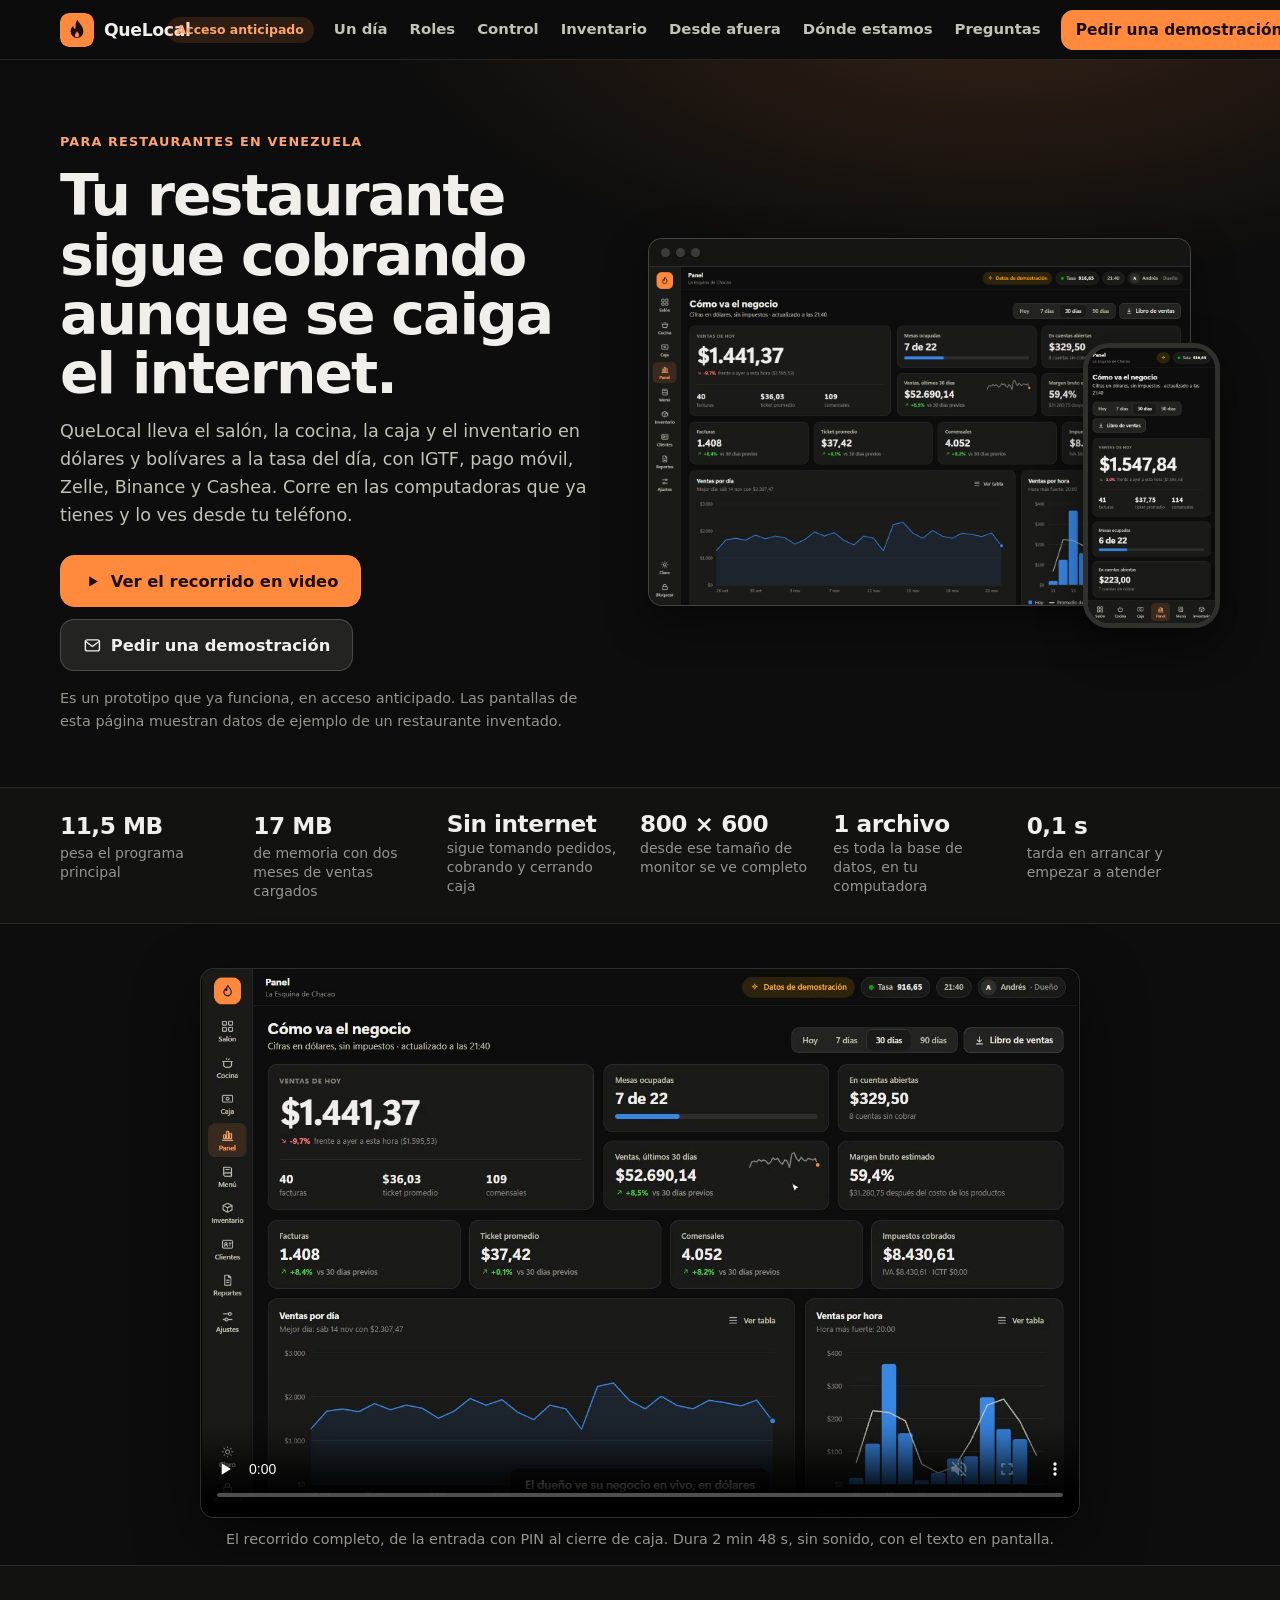
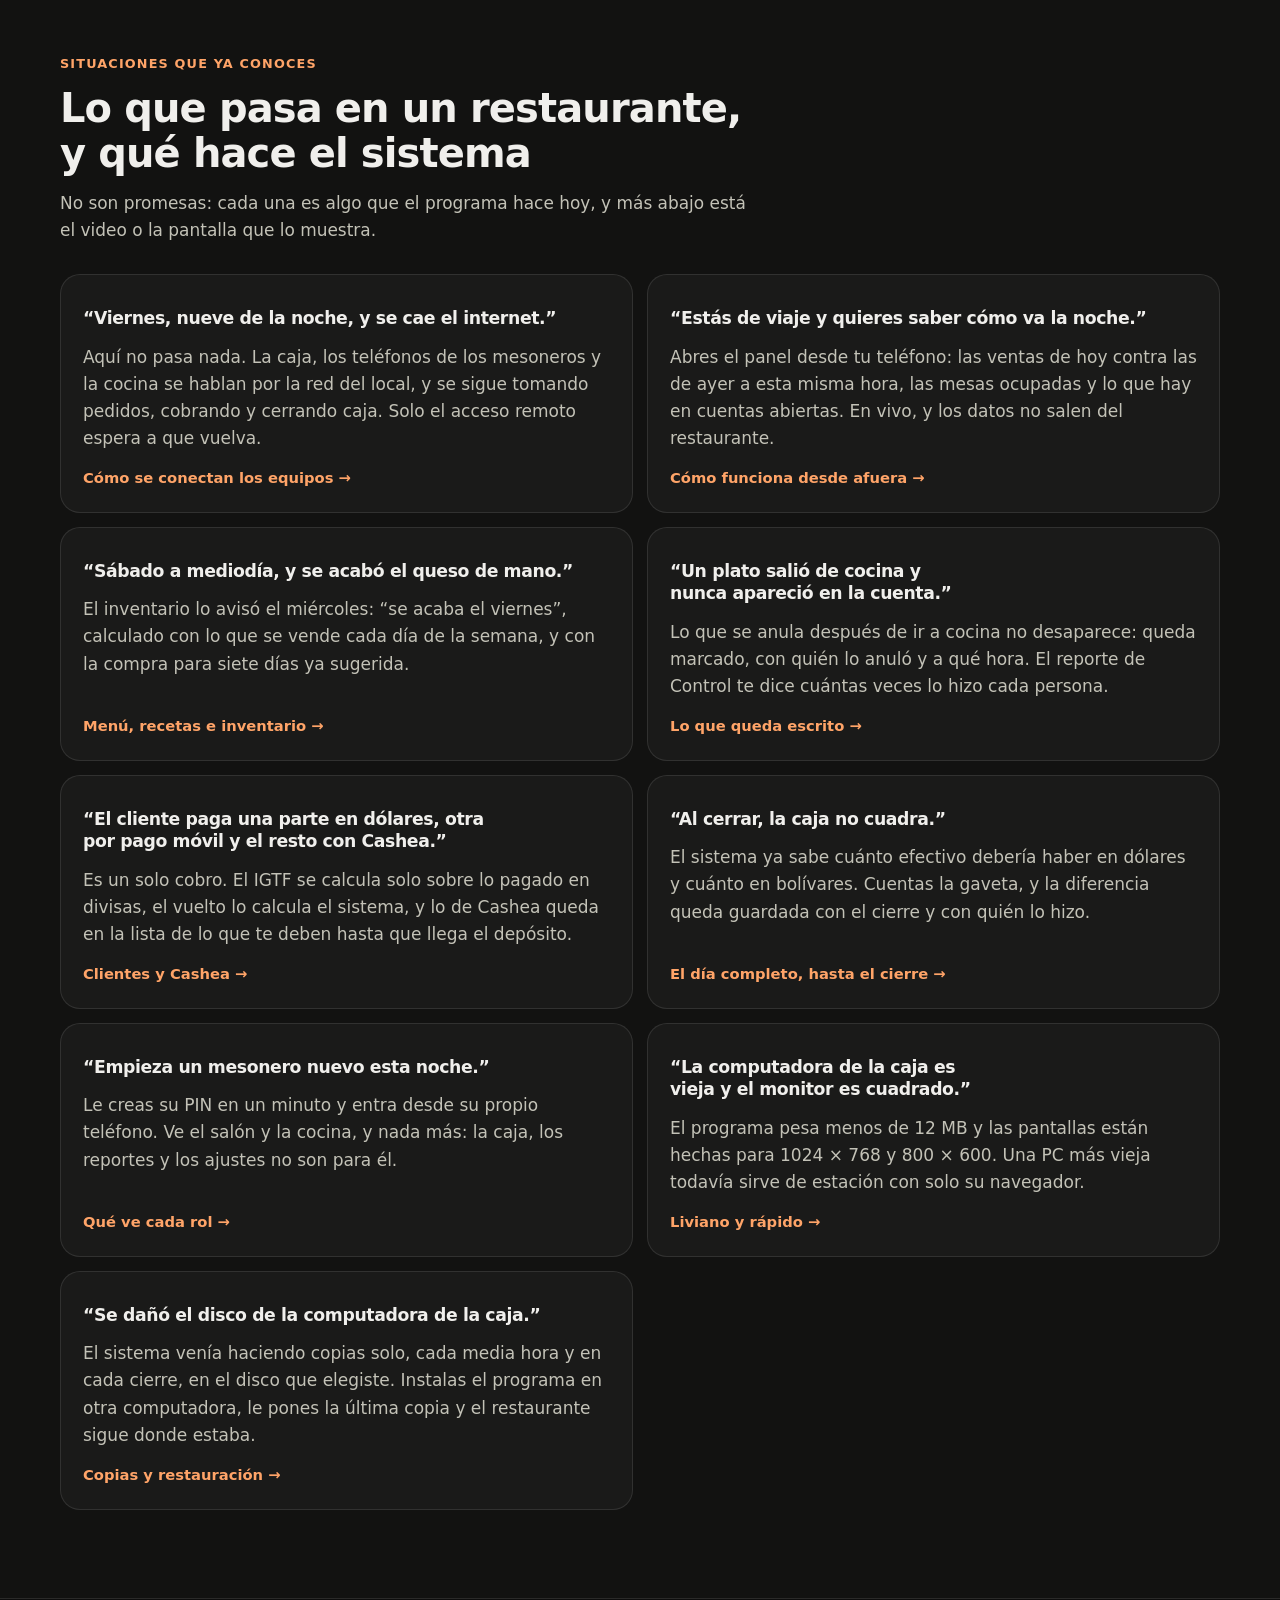
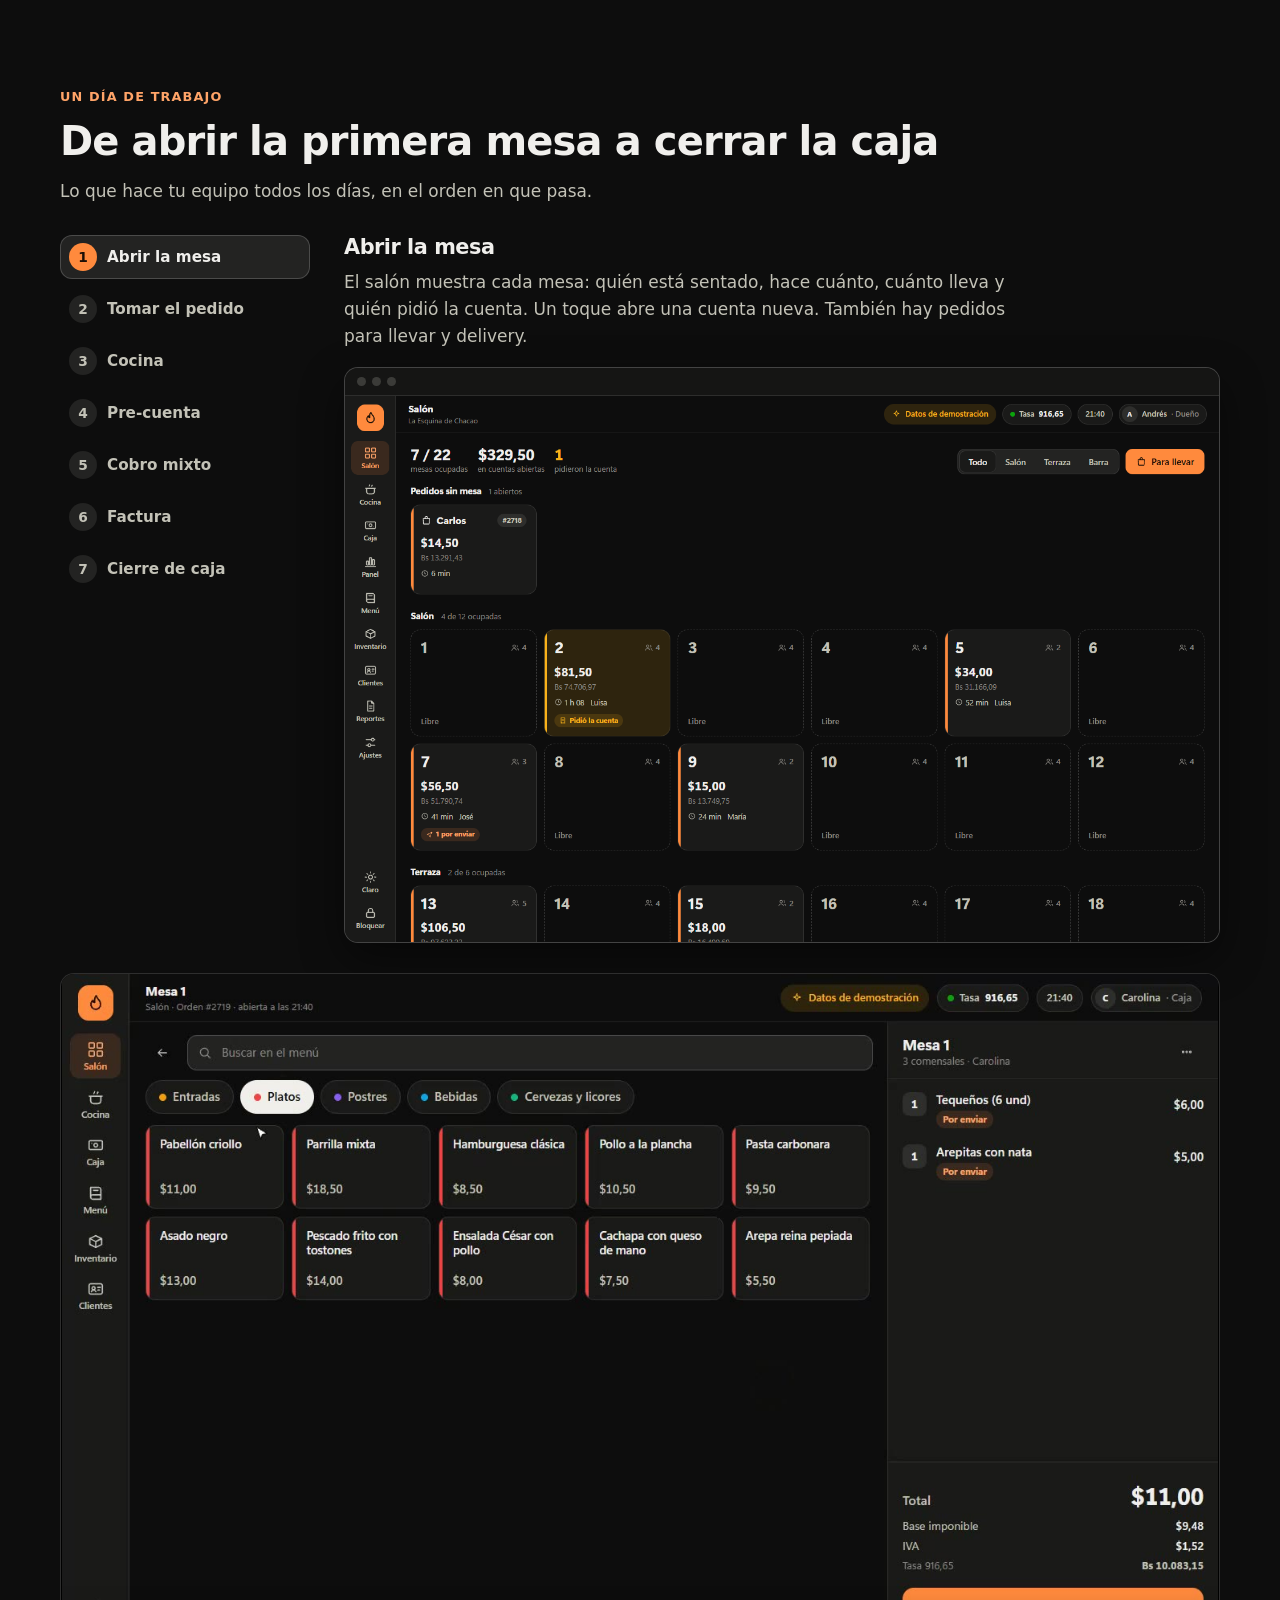
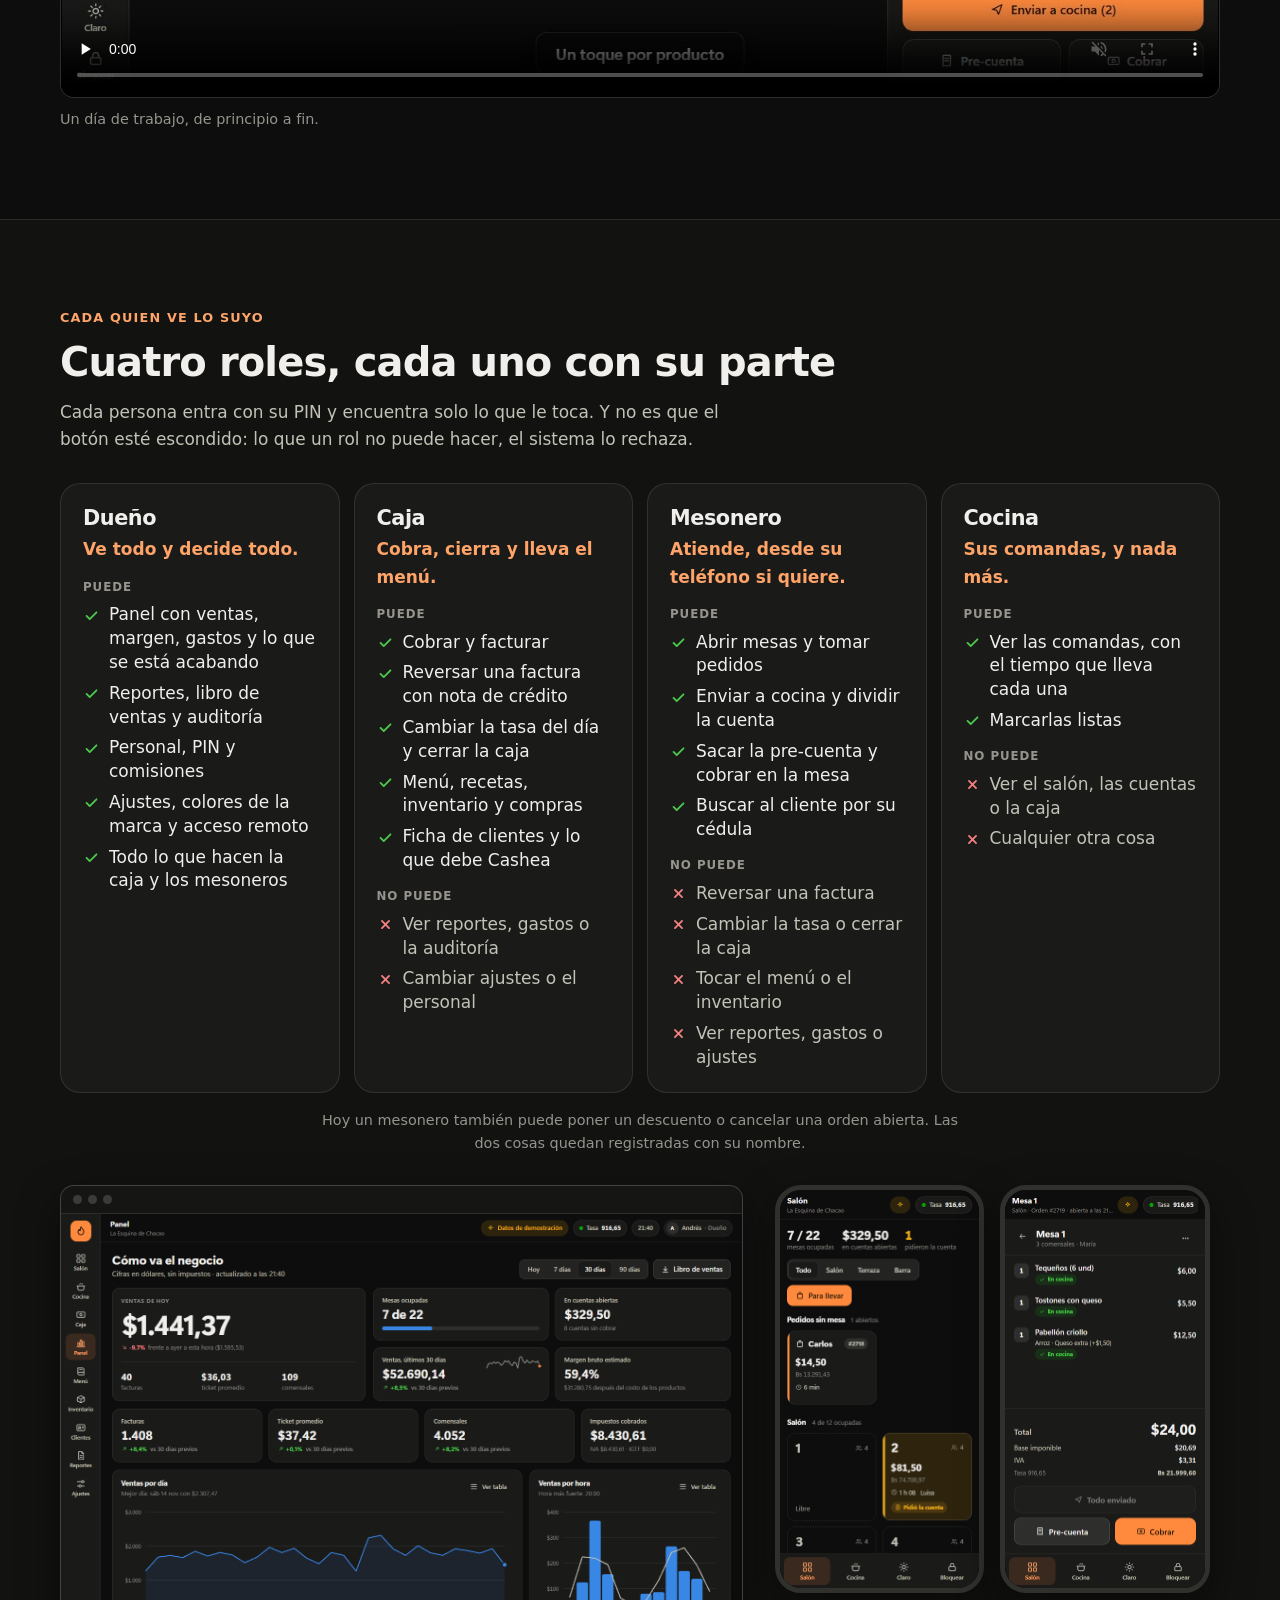
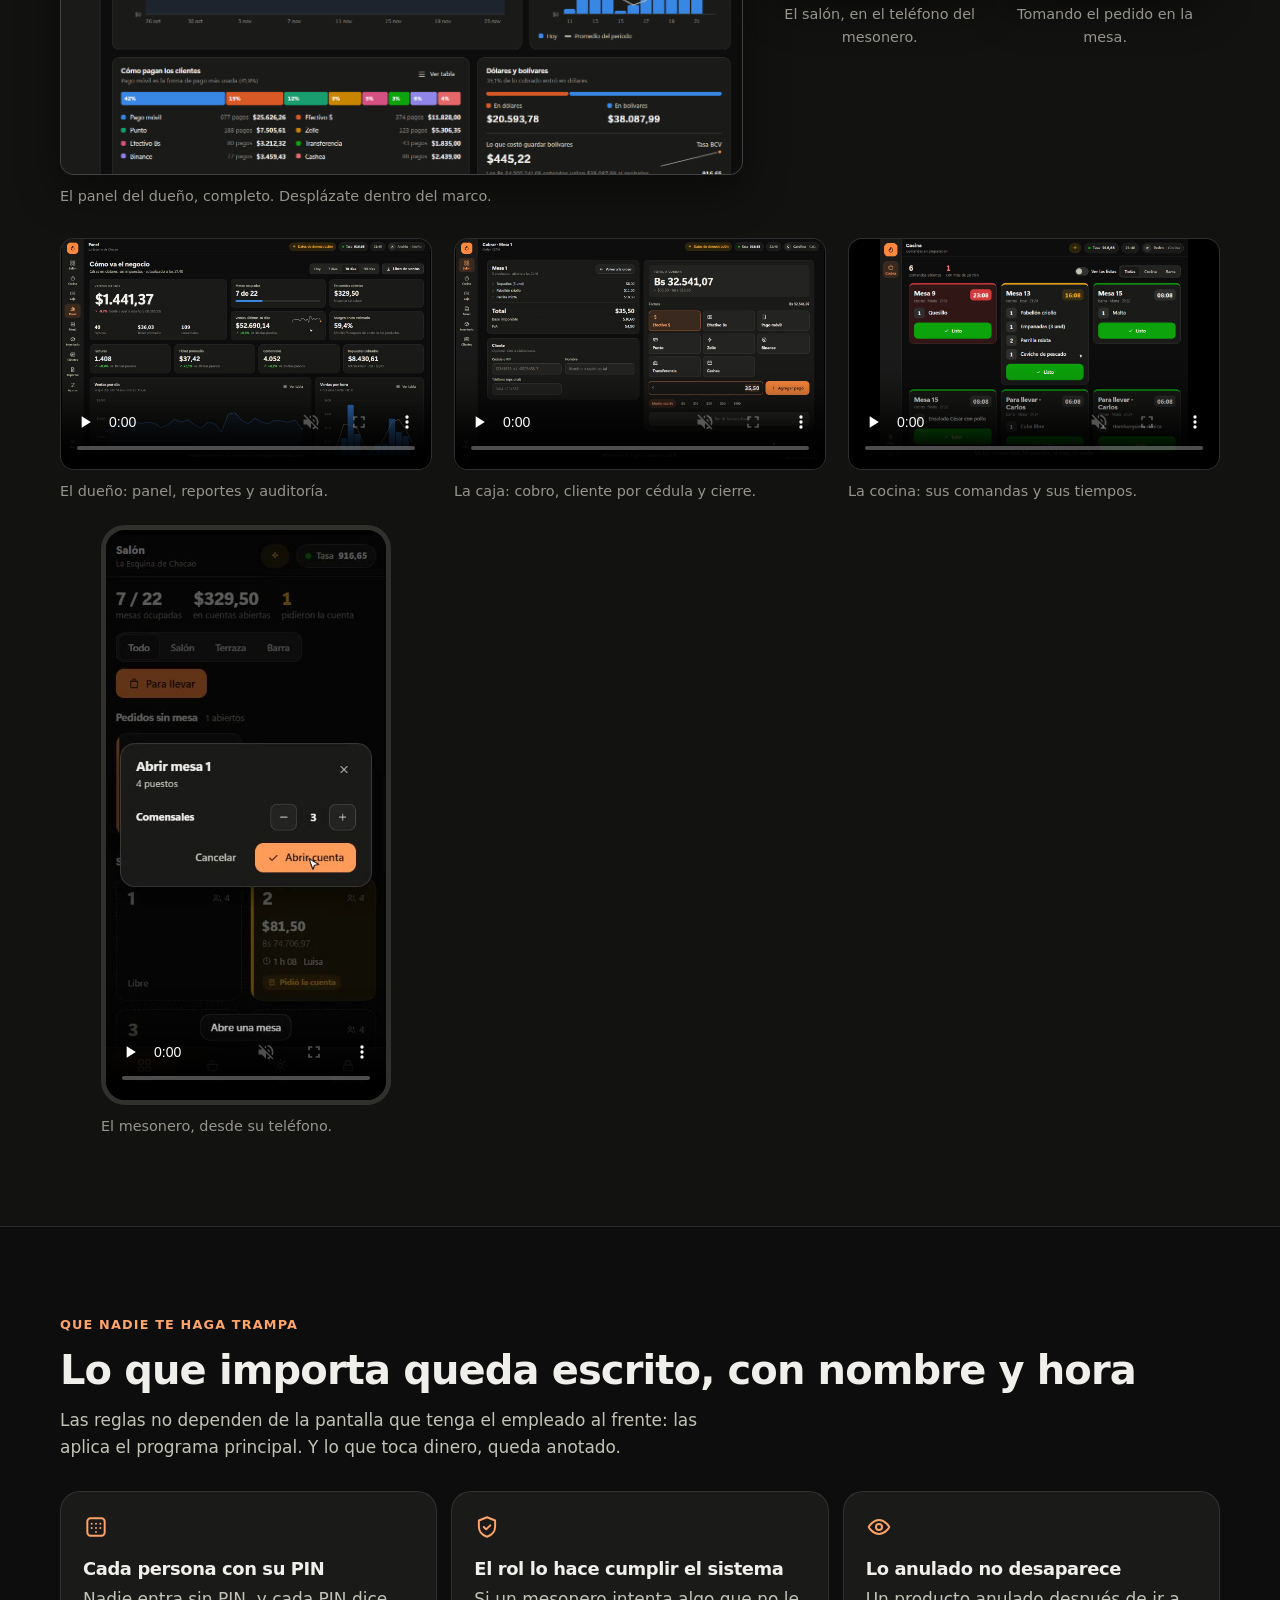
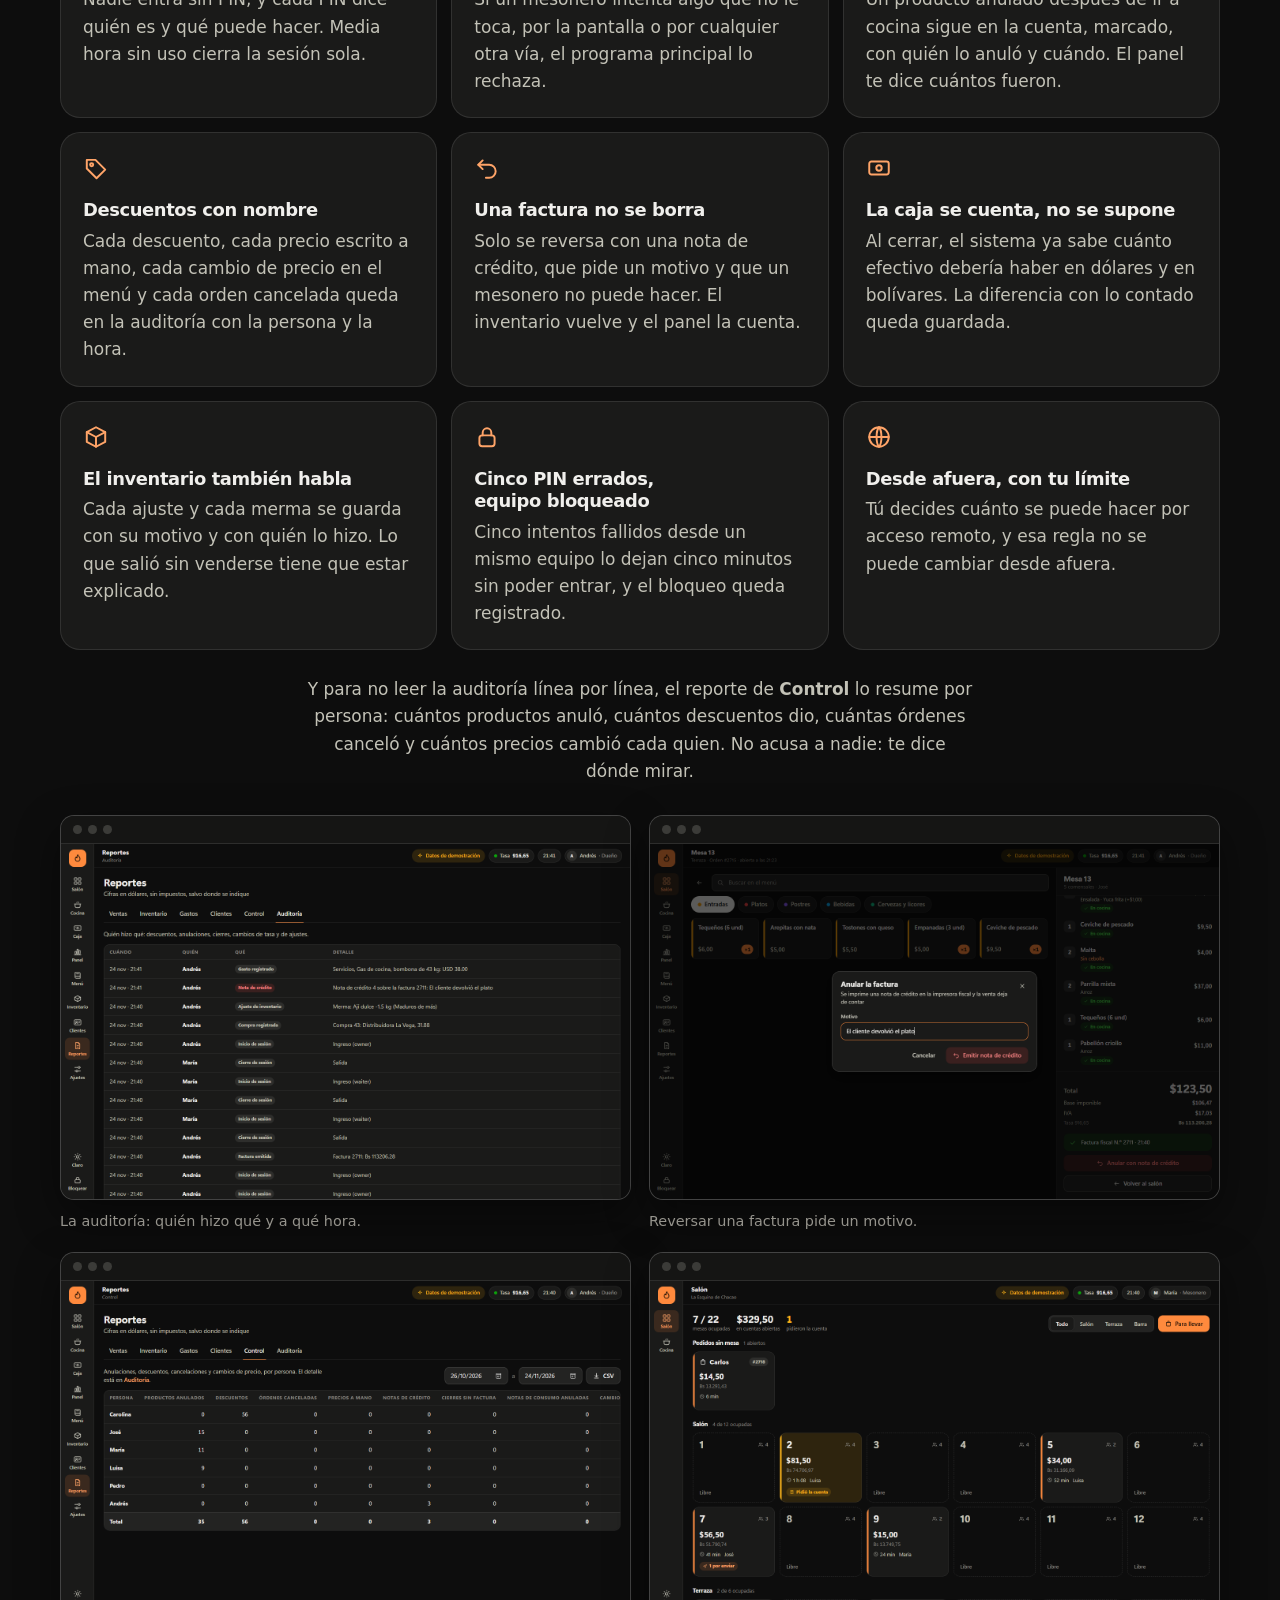
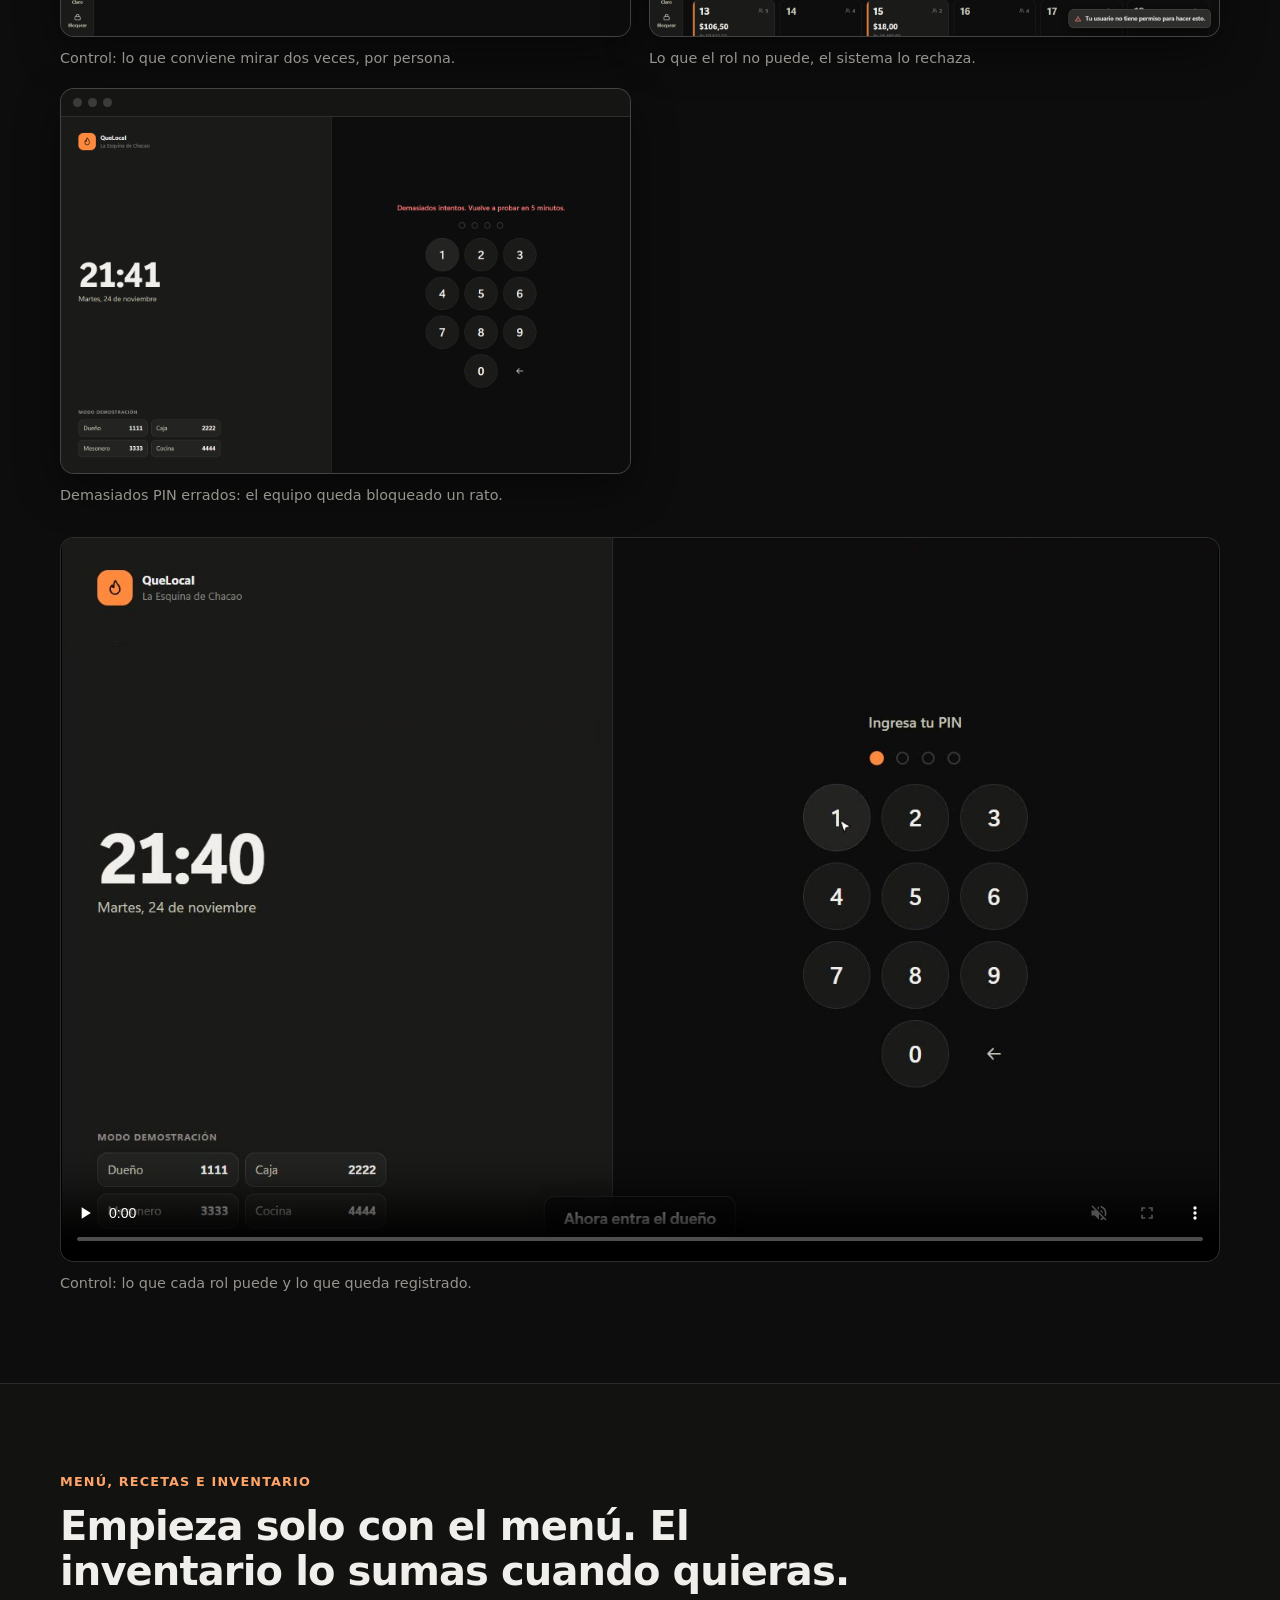
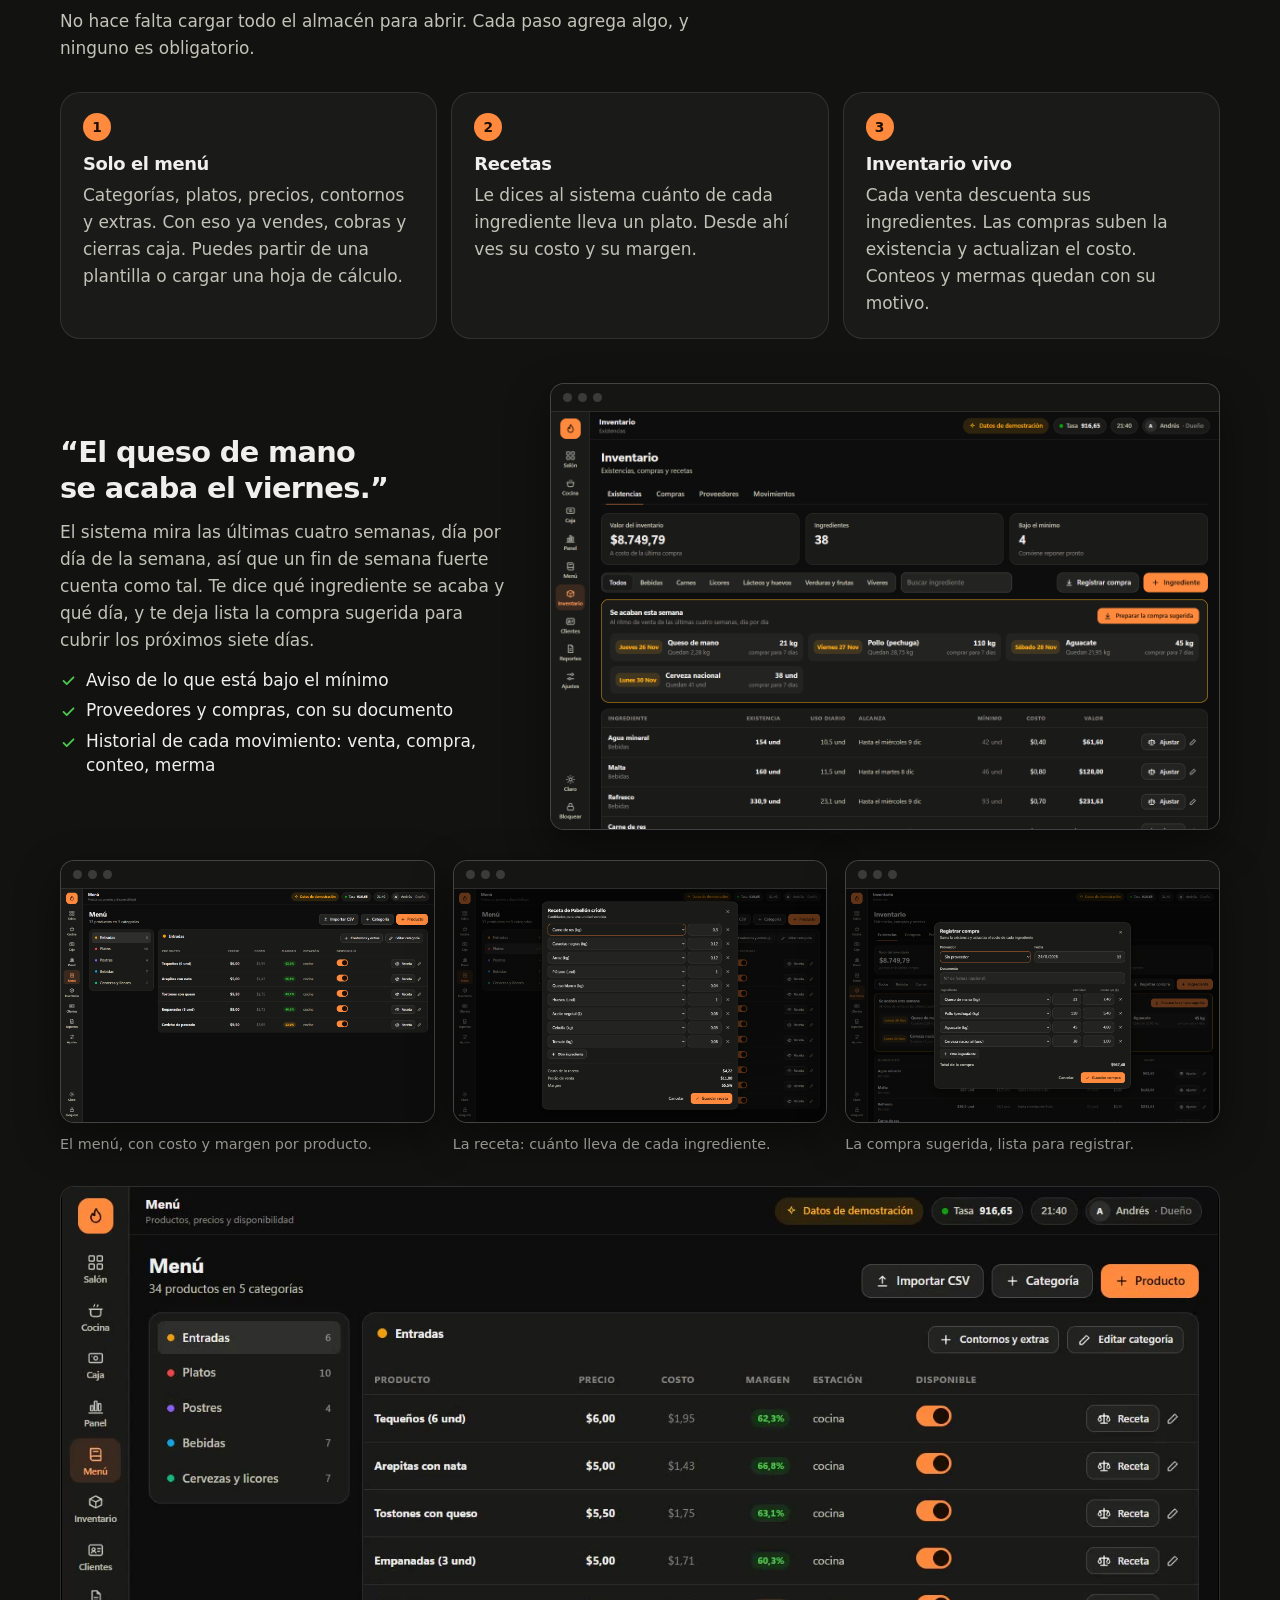
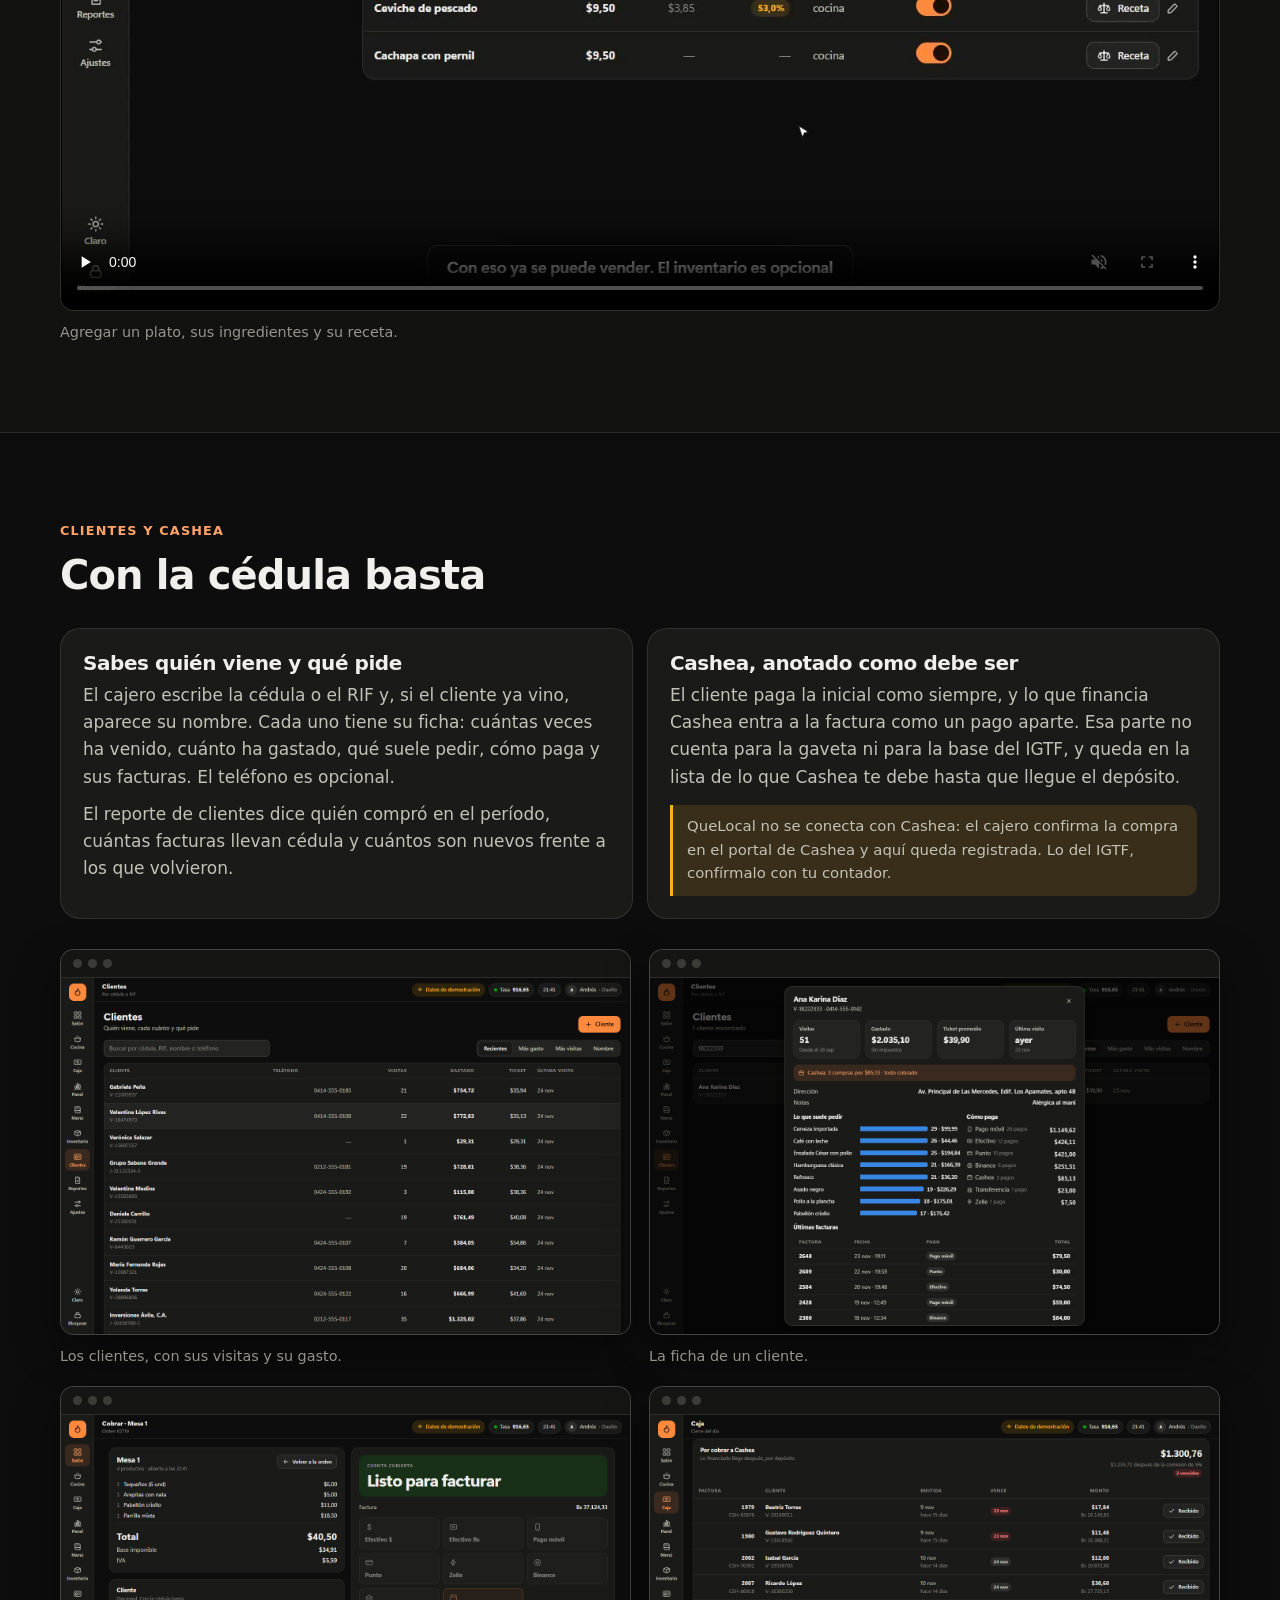
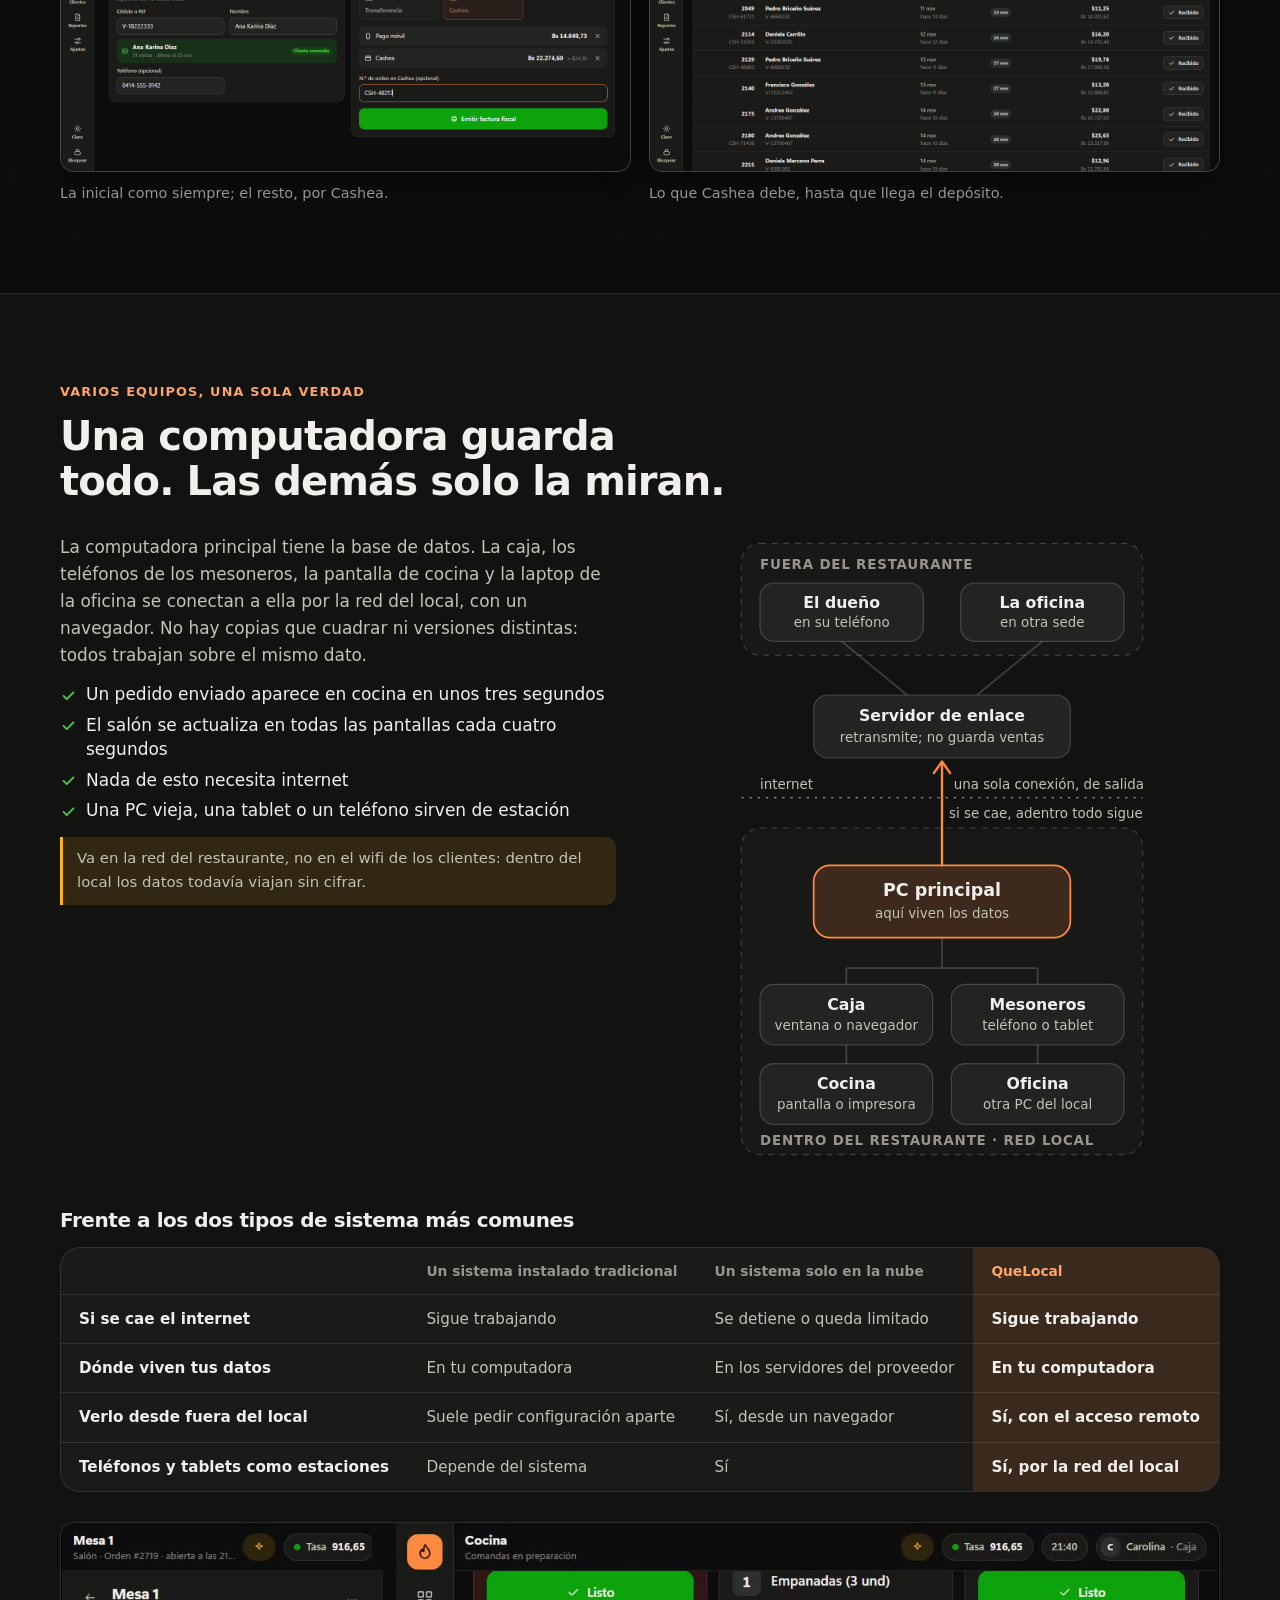
==== commit ea8f4a12: "The product page is QueLocal now, at /quelocal/, with the pictures and videos retaken under that nam" ====
--- a/fogon/index.html
+++ b/fogon/index.html
@@ -3,940 +3,18 @@
 <head>
 <meta charset="utf-8">
 <meta name="viewport" content="width=device-width, initial-scale=1">
-<title>Fogón POS · El sistema para restaurantes que sigue cobrando sin internet</title>
-<meta name="description" content="Salón, cocina, caja e inventario en dólares y bolívares a la tasa del día, con IGTF, pago móvil, Zelle, Binance y Cashea. Corre en las computadoras que ya tienes y sigue funcionando sin internet. Acceso anticipado.">
-<meta name="theme-color" content="#0d0d0d">
-<meta property="og:type" content="website">
-<meta property="og:title" content="Fogón POS · El sistema para restaurantes que sigue cobrando sin internet">
-<meta property="og:description" content="Salón, cocina, caja e inventario en dólares y bolívares, en las computadoras que ya tienes. Acceso anticipado.">
-<meta property="og:url" content="https://tecniangelo.com/fogon/">
-<meta property="og:image" content="https://tecniangelo.com/fogon/media/02-panel.png">
-<meta property="og:locale" content="es_VE">
-<meta name="twitter:card" content="summary_large_image">
-<link rel="canonical" href="https://tecniangelo.com/fogon/">
-<link rel="icon" href="media/icono.svg" type="image/svg+xml">
-<link rel="stylesheet" href="styles.css">
-<script>document.documentElement.className = 'js';</script>
+<title>QueLocal</title>
+<!--
+  El producto se llamó Fogón POS hasta el 24 de noviembre de 2026 y su página
+  estaba aquí. Esta dirección queda para que los enlaces viejos lleguen a
+  /quelocal/, con la misma sección si traían una.
+-->
+<link rel="canonical" href="https://tecniangelo.com/quelocal/">
+<meta name="robots" content="noindex">
+<meta http-equiv="refresh" content="0; url=/quelocal/">
+<script>location.replace('/quelocal/' + location.search + location.hash);</script>
 </head>
 <body>
-
-<!--
-  Fogón POS, página de producto. Sin paso de compilación: este archivo,
-  styles.css, app.js y la carpeta media/.
-
-  - Las cifras medidas llevan data-stat="..." para cambiarlas en un solo sitio.
-  - Un video es <figure class="clip" data-video="nombre">: si media/nombre.mp4
-    no existe, app.js oculta el bloque. El póster es media/nombre.jpg.
-  - Una imagen que puede faltar va dentro de un elemento con data-optional y
-    lleva onerror: si falta, el bloque se oculta solo.
--->
-
-<svg class="sprite" aria-hidden="true" focusable="false">
-  <symbol id="i-check" viewBox="0 0 24 24"><path d="M5 12.5l4.5 4.5L19 7.5"/></symbol>
-  <symbol id="i-x" viewBox="0 0 24 24"><path d="M6 6l12 12M18 6L6 18"/></symbol>
-  <symbol id="i-play" viewBox="0 0 24 24"><path d="M8 5.5v13l11-6.5z" fill="currentColor" stroke="none"/></symbol>
-  <symbol id="i-mail" viewBox="0 0 24 24"><rect x="3" y="5" width="18" height="14" rx="2.5"/><path d="M3.5 7l8.5 6.5L20.500 7"/></symbol>
-  <symbol id="i-arrow" viewBox="0 0 24 24"><path d="M5 12h14M13 6l6 6-6 6"/></symbol>
-  <symbol id="i-lock" viewBox="0 0 24 24"><rect x="5" y="10.500" width="14" height="10" rx="2.500"/><path d="M8 10.500V8a4 4 0 0 1 8 0v2.500"/></symbol>
-  <symbol id="i-shield" viewBox="0 0 24 24"><path d="M12 3l7.500 3v5.500c0 4.700-3.100 8-7.500 9.500-4.400-1.500-7.500-4.800-7.500-9.500V6z"/><path d="M9 12l2.200 2.200L15 10.500"/></symbol>
-  <symbol id="i-eye" viewBox="0 0 24 24"><path d="M2.500 12S6 5.500 12 5.500 21.500 12 21.500 12 18 18.500 12 18.500 2.500 12 2.500 12z"/><circle cx="12" cy="12" r="2.800"/></symbol>
-  <symbol id="i-receipt" viewBox="0 0 24 24"><path d="M6 3h12v18l-3-2-3 2-3-2-3 2z"/><path d="M9 8h6M9 12h6"/></symbol>
-  <symbol id="i-cash" viewBox="0 0 24 24"><rect x="3" y="6" width="18" height="12" rx="2"/><circle cx="12" cy="12" r="2.500"/></symbol>
-  <symbol id="i-tag" viewBox="0 0 24 24"><path d="M3.500 12.500V4.500h8l9 9-8 8z"/><circle cx="8" cy="9" r="1.400"/></symbol>
-  <symbol id="i-undo" viewBox="0 0 24 24"><path d="M8 5L4 9l4 4"/><path d="M4 9h10a6 6 0 0 1 0 12h-3"/></symbol>
-  <symbol id="i-box" viewBox="0 0 24 24"><path d="M3.500 7.500L12 3l8.500 4.500v9L12 21l-8.500-4.500z"/><path d="M3.500 7.500L12 12l8.500-4.500M12 12v9"/></symbol>
-  <symbol id="i-globe" viewBox="0 0 24 24"><circle cx="12" cy="12" r="9"/><path d="M3 12h18M12 3c3 3.300 3 14.700 0 18M12 3c-3 3.300-3 14.700 0 18"/></symbol>
-  <symbol id="i-pin" viewBox="0 0 24 24"><rect x="4" y="4" width="16" height="16" rx="3"/><path d="M8 9h.010M12 9h.010M16 9h.010M8 13h.010M12 13h.010M16 13h.010M12 16.500h.010"/></symbol>
-  <symbol id="i-wifi-off" viewBox="0 0 24 24"><path d="M3 3l18 18M8.500 15.500a5 5 0 0 1 7 0M5 12a10 10 0 0 1 4-2.600M19 12a10 10 0 0 0-6-2.900M2 8.500a15 15 0 0 1 4.500-3M22 8.500A15 15 0 0 0 11 4"/><circle cx="12" cy="19" r="0.800"/></symbol>
-  <symbol id="i-headset" viewBox="0 0 24 24"><path d="M4 14v-2a8 8 0 0 1 16 0v2"/><rect x="3" y="13.500" width="4" height="6" rx="1.500"/><rect x="17" y="13.500" width="4" height="6" rx="1.500"/></symbol>
-</svg>
-
-<a class="skip" href="#contenido">Saltar al contenido</a>
-
-<!-- ========== Barra superior ========== -->
-<header class="top" id="arriba">
-  <div class="wrap top-row">
-    <a class="brand" href="#arriba" aria-label="Fogón POS, inicio">
-      <img src="media/icono.svg" alt="" width="34" height="34">
-      <span>Fogón <span class="brand-thin">POS</span></span>
-    </a>
-    <span class="pill">Acceso anticipado</span>
-    <button class="menu-button" type="button" aria-expanded="false" aria-controls="menu">Menú</button>
-    <nav class="menu" id="menu" aria-label="Secciones">
-      <a href="#dia">Un día</a>
-      <a href="#roles">Roles</a>
-      <a href="#control">Control</a>
-      <a href="#inventario">Inventario</a>
-      <a href="#remoto">Desde afuera</a>
-      <a href="#hoy">Dónde estamos</a>
-      <a href="#preguntas">Preguntas</a>
-    </nav>
-    <a class="btn primary top-cta" href="mailto:tecniangelollc@gmail.com?subject=Quiero%20ver%20Fog%C3%B3n%20POS%20en%20mi%20restaurante"><span class="wide-only">Pedir una demostración</span><span class="narrow-only">Demostración</span></a>
-  </div>
-</header>
-
-<main id="contenido">
-
-<!-- ========== Entrada ========== -->
-<section class="hero">
-  <div class="wrap hero-grid">
-    <div class="hero-text">
-      <p class="eyebrow">Para restaurantes en Venezuela</p>
-      <h1>Tu restaurante sigue cobrando aunque se caiga el internet.</h1>
-      <p class="lead">Fogón POS lleva el salón, la cocina, la caja y el inventario en dólares y bolívares a la tasa del día, con IGTF, pago móvil, Zelle, Binance y Cashea. Corre en las computadoras que ya tienes y lo ves desde tu teléfono.</p>
-      <div class="actions">
-        <a class="btn primary lg" href="#recorrido"><svg class="i"><use href="#i-play"/></svg>Ver el recorrido en video</a>
-        <a class="btn lg" href="mailto:tecniangelollc@gmail.com?subject=Quiero%20ver%20Fog%C3%B3n%20POS%20en%20mi%20restaurante"><svg class="i"><use href="#i-mail"/></svg>Pedir una demostración</a>
-      </div>
-      <p class="fine">Es un prototipo que ya funciona, en acceso anticipado. Las pantallas de esta página muestran datos de ejemplo de un restaurante inventado.</p>
-    </div>
-    <div class="hero-art">
-      <figure class="frame browser">
-        <div class="frame-bar" aria-hidden="true"><span></span><span></span><span></span></div>
-        <img src="media/02-panel.png" width="1440" height="900" alt="Panel del dueño: ventas de hoy, mesas ocupadas, ventas de los últimos 30 días y margen estimado.">
-      </figure>
-      <figure class="frame phone hero-phone">
-        <img src="media/27-panel-telefono.png" width="390" height="844" alt="El panel del dueño en un teléfono.">
-      </figure>
-    </div>
-  </div>
-</section>
-
-<!-- ========== Datos duros ========== -->
-<section class="facts" aria-label="Datos del programa">
-  <div class="wrap facts-row">
-    <div class="fact"><b><span data-stat="service_size">11,5 MB</span></b><span>pesa el programa principal</span></div>
-    <div class="fact"><b><span data-stat="service_memory">17 MB</span></b><span>de memoria con dos meses de ventas cargados</span></div>
-    <div class="fact"><b>Sin internet</b><span>sigue tomando pedidos, cobrando y cerrando caja</span></div>
-    <div class="fact"><b>800 × 600</b><span>desde ese tamaño de monitor se ve completo</span></div>
-    <div class="fact"><b>1 archivo</b><span>es toda la base de datos, en tu computadora</span></div>
-    <div class="fact"><b><span data-stat="startup_ms">0,1 s</span></b><span>tarda en arrancar y empezar a atender</span></div>
-  </div>
-</section>
-
-<!-- ========== Recorrido en video ========== -->
-<section class="section tight" id="recorrido">
-  <div class="wrap narrow">
-    <figure class="clip featured" data-video="v-recorrido">
-      <video controls preload="none" playsinline muted poster="media/v-recorrido.jpg" width="1440" height="900">
-        <source src="media/v-recorrido.mp4" type="video/mp4">
-      </video>
-      <figcaption>El recorrido completo, de la entrada con PIN al cierre de caja. Dura <span data-stat="tour_length">2 min 45 s</span>, sin sonido, con el texto en pantalla.</figcaption>
-    </figure>
-  </div>
-</section>
-
-<!-- ========== Un día de trabajo ========== -->
-<!-- ========== Situaciones ========== -->
-<section class="section alt" id="casos">
-  <div class="wrap">
-    <p class="eyebrow">Situaciones que ya conoces</p>
-    <h2>Lo que pasa en un restaurante, y qué hace el sistema</h2>
-    <p class="lead">No son promesas: cada una es algo que el programa hace hoy, y más abajo está el video o la pantalla que lo muestra.</p>
-
-    <div class="cards two cases">
-      <article class="card case"><h3>“Viernes, nueve de la noche, y se cae el internet.”</h3>
-        <p>Aquí no pasa nada. La caja, los teléfonos de los mesoneros y la cocina se hablan por la red del local, y se sigue tomando pedidos, cobrando y cerrando caja. Solo el acceso remoto espera a que vuelva.</p>
-        <a class="case-link" href="#equipos">Cómo se conectan los equipos <span aria-hidden="true">→</span></a></article>
-      <article class="card case"><h3>“Estás de viaje y quieres saber cómo va la noche.”</h3>
-        <p>Abres el panel desde tu teléfono: las ventas de hoy contra las de ayer a esta misma hora, las mesas ocupadas y lo que hay en cuentas abiertas. En vivo, y los datos no salen del restaurante.</p>
-        <a class="case-link" href="#remoto">Cómo funciona desde afuera <span aria-hidden="true">→</span></a></article>
-      <article class="card case"><h3>“Sábado a mediodía, y se acabó el queso de mano.”</h3>
-        <p>El inventario lo avisó el miércoles: “se acaba el viernes”, calculado con lo que se vende cada día de la semana, y con la compra para siete días ya sugerida.</p>
-        <a class="case-link" href="#inventario">Menú, recetas e inventario <span aria-hidden="true">→</span></a></article>
-      <article class="card case"><h3>“Un plato salió de cocina y nunca apareció en la cuenta.”</h3>
-        <p>Lo que se anula después de ir a cocina no desaparece: queda marcado, con quién lo anuló y a qué hora. El reporte de Control te dice cuántas veces lo hizo cada persona.</p>
-        <a class="case-link" href="#control">Lo que queda escrito <span aria-hidden="true">→</span></a></article>
-      <article class="card case"><h3>“El cliente paga una parte en dólares, otra por pago móvil y el resto con Cashea.”</h3>
-        <p>Es un solo cobro. El IGTF se calcula solo sobre lo pagado en divisas, el vuelto lo calcula el sistema, y lo de Cashea queda en la lista de lo que te deben hasta que llega el depósito.</p>
-        <a class="case-link" href="#clientes">Clientes y Cashea <span aria-hidden="true">→</span></a></article>
-      <article class="card case"><h3>“Al cerrar, la caja no cuadra.”</h3>
-        <p>El sistema ya sabe cuánto efectivo debería haber en dólares y cuánto en bolívares. Cuentas la gaveta, y la diferencia queda guardada con el cierre y con quién lo hizo.</p>
-        <a class="case-link" href="#dia">El día completo, hasta el cierre <span aria-hidden="true">→</span></a></article>
-      <article class="card case"><h3>“Empieza un mesonero nuevo esta noche.”</h3>
-        <p>Le creas su PIN en un minuto y entra desde su propio teléfono. Ve el salón y la cocina, y nada más: la caja, los reportes y los ajustes no son para él.</p>
-        <a class="case-link" href="#roles">Qué ve cada rol <span aria-hidden="true">→</span></a></article>
-      <article class="card case"><h3>“La computadora de la caja es vieja y el monitor es cuadrado.”</h3>
-        <p>El programa pesa menos de 12 MB y las pantallas están hechas para 1024 × 768 y 800 × 600. Una PC más vieja todavía sirve de estación con solo su navegador.</p>
-        <a class="case-link" href="#liviano">Liviano y rápido <span aria-hidden="true">→</span></a></article>
-      <article class="card case"><h3>“Se dañó el disco de la computadora de la caja.”</h3>
-        <p>El sistema venía haciendo copias solo, cada media hora y en cada cierre, en el disco que elegiste. Instalas el programa en otra computadora, le pones la última copia y el restaurante sigue donde estaba.</p>
-        <a class="case-link" href="#copias">Copias y restauración <span aria-hidden="true">→</span></a></article>
-    </div>
-  </div>
-</section>
-
-<section class="section" id="dia">
-  <div class="wrap">
-    <p class="eyebrow">Un día de trabajo</p>
-    <h2>De abrir la primera mesa a cerrar la caja</h2>
-    <p class="lead">Lo que hace tu equipo todos los días, en el orden en que pasa.</p>
-
-    <div class="steps" data-steps>
-      <div class="steps-tabs" role="tablist" aria-label="Pasos del día">
-        <button role="tab" type="button" id="paso-1" aria-controls="panel-1" aria-selected="true"><span class="n">1</span>Abrir la mesa</button>
-        <button role="tab" type="button" id="paso-2" aria-controls="panel-2" aria-selected="false" tabindex="-1"><span class="n">2</span>Tomar el pedido</button>
-        <button role="tab" type="button" id="paso-3" aria-controls="panel-3" aria-selected="false" tabindex="-1"><span class="n">3</span>Cocina</button>
-        <button role="tab" type="button" id="paso-4" aria-controls="panel-4" aria-selected="false" tabindex="-1"><span class="n">4</span>Pre-cuenta</button>
-        <button role="tab" type="button" id="paso-5" aria-controls="panel-5" aria-selected="false" tabindex="-1"><span class="n">5</span>Cobro mixto</button>
-        <button role="tab" type="button" id="paso-6" aria-controls="panel-6" aria-selected="false" tabindex="-1"><span class="n">6</span>Factura</button>
-        <button role="tab" type="button" id="paso-7" aria-controls="panel-7" aria-selected="false" tabindex="-1"><span class="n">7</span>Cierre de caja</button>
-      </div>
-
-      <div class="steps-stage">
-        <article class="step" role="tabpanel" id="panel-1" aria-labelledby="paso-1">
-          <a class="frame browser shot" href="media/05-salon.png"><span class="frame-bar" aria-hidden="true"><span></span><span></span><span></span></span>
-            <img src="media/05-salon.png" width="1440" height="900" loading="lazy" alt="El salón: mesas por zona, con el monto, el tiempo y el mesonero de cada una."></a>
-          <div class="step-text"><h3>Abrir la mesa</h3>
-            <p>El salón muestra cada mesa: quién está sentado, hace cuánto, cuánto lleva y quién pidió la cuenta. Un toque abre una cuenta nueva. También hay pedidos para llevar y delivery.</p></div>
-        </article>
-        <article class="step" role="tabpanel" id="panel-2" aria-labelledby="paso-2">
-          <a class="frame browser shot" href="media/57-orden-contornos.png"><span class="frame-bar" aria-hidden="true"><span></span><span></span><span></span></span>
-            <img src="media/57-orden-contornos.png" width="1440" height="900" loading="lazy" alt="Al agregar un plato, el sistema pide sus contornos y extras."></a>
-          <div class="step-text"><h3>Tomar el pedido</h3>
-            <p>Un toque por producto. Si el plato lleva contornos o extras, el sistema los pide ahí mismo, con su precio. Las notas para cocina se marcan sin escribir, y la cuenta se puede dividir.</p></div>
-        </article>
-        <article class="step" role="tabpanel" id="panel-3" aria-labelledby="paso-3">
-          <a class="frame browser shot" href="media/13-cocina.png"><span class="frame-bar" aria-hidden="true"><span></span><span></span><span></span></span>
-            <img src="media/13-cocina.png" width="1440" height="900" loading="lazy" alt="Pantalla de cocina con las comandas y sus tiempos."></a>
-          <div class="step-text"><h3>La cocina lo recibe</h3>
-            <p>Cada estación recibe solo lo suyo: la cocina sus platos, la barra sus bebidas. Los tiempos corren a la vista y cambian a ámbar y a rojo cuando un pedido se atrasa.</p></div>
-        </article>
-        <article class="step" role="tabpanel" id="panel-4" aria-labelledby="paso-4">
-          <a class="frame browser shot" href="media/09-pre-cuenta.png"><span class="frame-bar" aria-hidden="true"><span></span><span></span><span></span></span>
-            <img src="media/09-pre-cuenta.png" width="1440" height="900" loading="lazy" alt="La pre-cuenta en pantalla, en dólares y en bolívares."></a>
-          <div class="step-text"><h3>Pre-cuenta</h3>
-            <p>La cuenta sale en dólares y en bolívares a la tasa del día, como documento no fiscal, para que el cliente la revise antes de pagar.</p></div>
-        </article>
-        <article class="step" role="tabpanel" id="panel-5" aria-labelledby="paso-5">
-          <a class="frame browser shot" href="media/10-cobrar.png"><span class="frame-bar" aria-hidden="true"><span></span><span></span><span></span></span>
-            <img src="media/10-cobrar.png" width="1440" height="900" loading="lazy" alt="Pantalla de cobro con las formas de pago y lo que falta por cobrar."></a>
-          <div class="step-text"><h3>Cobro mixto</h3>
-            <p>Parte en dólares, parte por pago móvil, el resto en Zelle: como pague el cliente. El IGTF se suma solo sobre lo pagado en divisas y el vuelto lo calcula el sistema.</p></div>
-        </article>
-        <article class="step" role="tabpanel" id="panel-6" aria-labelledby="paso-6">
-          <a class="frame browser shot" href="media/11-cobrar-listo.png"><span class="frame-bar" aria-hidden="true"><span></span><span></span><span></span></span>
-            <img src="media/11-cobrar-listo.png" width="1440" height="900" loading="lazy" alt="La cuenta cubierta, con el vuelto calculado, lista para facturar."></a>
-          <div class="step-text"><h3>Factura</h3>
-            <p>Con la cuenta cubierta se emite la factura, con el cliente por cédula o RIF si lo pide.</p>
-            <p class="note"><strong>Hoy, contra un simulador.</strong> La parte fiscal todavía no imprime en impresoras reales: el primer driver ya está escrito y falta probarlo en una. <a href="#hoy">Ver dónde estamos</a>.</p></div>
-        </article>
-        <article class="step" role="tabpanel" id="panel-7" aria-labelledby="paso-7">
-          <a class="frame browser shot crop" href="media/14-caja.png"><span class="frame-bar" aria-hidden="true"><span></span><span></span><span></span></span>
-            <img src="media/14-caja.png" width="1440" height="2802" loading="lazy" alt="Cierre de caja: lo cobrado por cada forma de pago y el conteo de la gaveta."></a>
-          <div class="step-text"><h3>Cierre de caja</h3>
-            <p>Lo cobrado por cada forma de pago y el efectivo que debería haber, en dólares y en bolívares, contra lo que cuentas en la gaveta. La diferencia queda anotada y se emite el reporte Z (hoy, también contra el simulador).</p></div>
-        </article>
-      </div>
-    </div>
-
-    <div class="clips">
-      <figure class="clip" data-video="v-dia">
-        <video controls preload="none" playsinline muted poster="media/v-dia.jpg" width="1440" height="900"><source src="media/v-dia.mp4" type="video/mp4"></video>
-        <figcaption>Un día de trabajo, de principio a fin.</figcaption>
-      </figure>
-    </div>
-  </div>
-</section>
-
-<!-- ========== Roles ========== -->
-<section class="section alt" id="roles">
-  <div class="wrap">
-    <p class="eyebrow">Cada quien ve lo suyo</p>
-    <h2>Cuatro roles, cada uno con su parte</h2>
-    <p class="lead">Cada persona entra con su PIN y encuentra solo lo que le toca. Y no es que el botón esté escondido: lo que un rol no puede hacer, el sistema lo rechaza.</p>
-
-    <div class="roles">
-      <article class="role">
-        <h3>Dueño</h3>
-        <p class="role-line">Ve todo y decide todo.</p>
-        <p class="mini">Puede</p>
-        <ul class="can">
-          <li>Panel con ventas, margen, gastos y lo que se está acabando</li>
-          <li>Reportes, libro de ventas y auditoría</li>
-          <li>Personal, PIN y comisiones</li>
-          <li>Ajustes, colores de la marca y acceso remoto</li>
-          <li>Todo lo que hacen la caja y los mesoneros</li>
-        </ul>
-      </article>
-      <article class="role">
-        <h3>Caja</h3>
-        <p class="role-line">Cobra, cierra y lleva el menú.</p>
-        <p class="mini">Puede</p>
-        <ul class="can">
-          <li>Cobrar y facturar</li>
-          <li>Reversar una factura con nota de crédito</li>
-          <li>Cambiar la tasa del día y cerrar la caja</li>
-          <li>Menú, recetas, inventario y compras</li>
-          <li>Ficha de clientes y lo que debe Cashea</li>
-        </ul>
-        <p class="mini">No puede</p>
-        <ul class="cannot">
-          <li>Ver reportes, gastos o la auditoría</li>
-          <li>Cambiar ajustes o el personal</li>
-        </ul>
-      </article>
-      <article class="role">
-        <h3>Mesonero</h3>
-        <p class="role-line">Atiende, desde su teléfono si quiere.</p>
-        <p class="mini">Puede</p>
-        <ul class="can">
-          <li>Abrir mesas y tomar pedidos</li>
-          <li>Enviar a cocina y dividir la cuenta</li>
-          <li>Sacar la pre-cuenta y cobrar en la mesa</li>
-          <li>Buscar al cliente por su cédula</li>
-        </ul>
-        <p class="mini">No puede</p>
-        <ul class="cannot">
-          <li>Reversar una factura</li>
-          <li>Cambiar la tasa o cerrar la caja</li>
-          <li>Tocar el menú o el inventario</li>
-          <li>Ver reportes, gastos o ajustes</li>
-        </ul>
-      </article>
-      <article class="role">
-        <h3>Cocina</h3>
-        <p class="role-line">Sus comandas, y nada más.</p>
-        <p class="mini">Puede</p>
-        <ul class="can">
-          <li>Ver las comandas, con el tiempo que lleva cada una</li>
-          <li>Marcarlas listas</li>
-        </ul>
-        <p class="mini">No puede</p>
-        <ul class="cannot">
-          <li>Ver el salón, las cuentas o la caja</li>
-          <li>Cualquier otra cosa</li>
-        </ul>
-      </article>
-    </div>
-    <p class="fine center">Hoy un mesonero también puede poner un descuento o cancelar una orden abierta. Las dos cosas quedan registradas con su nombre.</p>
-
-    <div class="role-shots">
-      <figure class="scroller-fig">
-        <div class="frame browser">
-          <div class="frame-bar" aria-hidden="true"><span></span><span></span><span></span></div>
-          <div class="scroll-pane" tabindex="0" role="region" aria-label="Panel completo del dueño, desplazable">
-            <img src="media/03-panel-completo.png" width="1440" height="2432" loading="lazy" alt="El panel completo del dueño: ventas por día y por hora, cómo pagan los clientes, dólares y bolívares, lo que más se vende, gastos y lo que se acaba esta semana.">
-          </div>
-        </div>
-        <figcaption>El panel del dueño, completo. Desplázate dentro del marco.</figcaption>
-      </figure>
-      <div class="phones">
-        <figure data-optional>
-          <div class="frame phone"><img src="media/r-mesonero-salon.png" width="400" height="800" loading="lazy" alt="El salón en el teléfono de un mesonero." onerror="this.closest('[data-optional]').hidden = true"></div>
-          <figcaption>El salón, en el teléfono del mesonero.</figcaption>
-        </figure>
-        <figure data-optional>
-          <div class="frame phone"><img src="media/r-mesonero-orden.png" width="400" height="800" loading="lazy" alt="Tomando un pedido desde el teléfono." onerror="this.closest('[data-optional]').hidden = true"></div>
-          <figcaption>Tomando el pedido en la mesa.</figcaption>
-        </figure>
-      </div>
-    </div>
-
-    <div class="clips">
-      <figure class="clip" data-video="v-dueno">
-        <video controls preload="none" playsinline muted poster="media/v-dueno.jpg" width="1440" height="900"><source src="media/v-dueno.mp4" type="video/mp4"></video>
-        <figcaption>El dueño: panel, reportes y auditoría.</figcaption>
-      </figure>
-      <figure class="clip" data-video="v-caja">
-        <video controls preload="none" playsinline muted poster="media/v-caja.jpg" width="1440" height="900"><source src="media/v-caja.mp4" type="video/mp4"></video>
-        <figcaption>La caja: cobro, cliente por cédula y cierre.</figcaption>
-      </figure>
-      <figure class="clip" data-video="v-cocina">
-        <video controls preload="none" playsinline muted poster="media/v-cocina.jpg" width="1024" height="768"><source src="media/v-cocina.mp4" type="video/mp4"></video>
-        <figcaption>La cocina: sus comandas y sus tiempos.</figcaption>
-      </figure>
-      <figure class="clip tall" data-video="v-mesonero">
-        <video controls preload="none" playsinline muted poster="media/v-mesonero.jpg" width="400" height="800"><source src="media/v-mesonero.mp4" type="video/mp4"></video>
-        <figcaption>El mesonero, desde su teléfono.</figcaption>
-      </figure>
-    </div>
-  </div>
-</section>
-
-<!-- ========== Control ========== -->
-<section class="section" id="control">
-  <div class="wrap">
-    <p class="eyebrow">Que nadie te haga trampa</p>
-    <h2>Lo que importa queda escrito, con nombre y hora</h2>
-    <p class="lead">Las reglas no dependen de la pantalla que tenga el empleado al frente: las aplica el programa principal. Y lo que toca dinero, queda anotado.</p>
-
-    <div class="cards three">
-      <article class="card"><svg class="i big"><use href="#i-pin"/></svg><h3>Cada persona con su PIN</h3>
-        <p>Nadie entra sin PIN, y cada PIN dice quién es y qué puede hacer. Media hora sin uso cierra la sesión sola.</p></article>
-      <article class="card"><svg class="i big"><use href="#i-shield"/></svg><h3>El rol lo hace cumplir el sistema</h3>
-        <p>Si un mesonero intenta algo que no le toca, por la pantalla o por cualquier otra vía, el programa principal lo rechaza.</p></article>
-      <article class="card"><svg class="i big"><use href="#i-eye"/></svg><h3>Lo anulado no desaparece</h3>
-        <p>Un producto anulado después de ir a cocina sigue en la cuenta, marcado, con quién lo anuló y cuándo. El panel te dice cuántos fueron.</p></article>
-      <article class="card"><svg class="i big"><use href="#i-tag"/></svg><h3>Descuentos con nombre</h3>
-        <p>Cada descuento, cada precio escrito a mano, cada cambio de precio en el menú y cada orden cancelada queda en la auditoría con la persona y la hora.</p></article>
-      <article class="card"><svg class="i big"><use href="#i-undo"/></svg><h3>Una factura no se borra</h3>
-        <p>Solo se reversa con una nota de crédito, que pide un motivo y que un mesonero no puede hacer. El inventario vuelve y el panel la cuenta.</p></article>
-      <article class="card"><svg class="i big"><use href="#i-cash"/></svg><h3>La caja se cuenta, no se supone</h3>
-        <p>Al cerrar, el sistema ya sabe cuánto efectivo debería haber en dólares y en bolívares. La diferencia con lo contado queda guardada.</p></article>
-      <article class="card"><svg class="i big"><use href="#i-box"/></svg><h3>El inventario también habla</h3>
-        <p>Cada ajuste y cada merma se guarda con su motivo y con quién lo hizo. Lo que salió sin venderse tiene que estar explicado.</p></article>
-      <article class="card"><svg class="i big"><use href="#i-lock"/></svg><h3>Cinco PIN errados, equipo bloqueado</h3>
-        <p>Cinco intentos fallidos desde un mismo equipo lo dejan cinco minutos sin poder entrar, y el bloqueo queda registrado.</p></article>
-      <article class="card"><svg class="i big"><use href="#i-globe"/></svg><h3>Desde afuera, con tu límite</h3>
-        <p>Tú decides cuánto se puede hacer por acceso remoto, y esa regla no se puede cambiar desde afuera.</p></article>
-    </div>
-    <p class="lead center" style="margin-top:26px">Y para no leer la auditoría línea por línea, el reporte de <strong>Control</strong> lo resume por persona: cuántos productos anuló, cuántos descuentos dio, cuántas órdenes canceló y cuántos precios cambió cada quien. No acusa a nadie: te dice dónde mirar.</p>
-
-    <div class="gallery two">
-      <figure><a class="frame browser shot" href="media/64-auditoria.png"><span class="frame-bar" aria-hidden="true"><span></span><span></span><span></span></span>
-        <img src="media/64-auditoria.png" width="1440" height="900" loading="lazy" alt="La auditoría: quién hizo qué y cuándo."></a>
-        <figcaption>La auditoría: quién hizo qué y a qué hora.</figcaption></figure>
-      <figure><a class="frame browser shot" href="media/59-nota-credito.png"><span class="frame-bar" aria-hidden="true"><span></span><span></span><span></span></span>
-        <img src="media/59-nota-credito.png" width="1440" height="900" loading="lazy" alt="Una nota de crédito pide el motivo antes de reversar la factura."></a>
-        <figcaption>Reversar una factura pide un motivo.</figcaption></figure>
-      <figure data-optional><a class="frame browser shot" href="media/c-control.png"><span class="frame-bar" aria-hidden="true"><span></span><span></span><span></span></span>
-        <img src="media/c-control.png" width="1440" height="900" loading="lazy" alt="El reporte de control: anulaciones, descuentos y cambios de precio por persona." onerror="this.closest('[data-optional]').hidden = true"></a>
-        <figcaption>Control: lo que conviene mirar dos veces, por persona.</figcaption></figure>
-      <figure data-optional><a class="frame browser shot" href="media/c-sin-permiso.png"><span class="frame-bar" aria-hidden="true"><span></span><span></span><span></span></span>
-        <img src="media/c-sin-permiso.png" width="1440" height="900" loading="lazy" alt="El sistema rechaza una acción que el rol no tiene permitida." onerror="this.closest('[data-optional]').hidden = true"></a>
-        <figcaption>Lo que el rol no puede, el sistema lo rechaza.</figcaption></figure>
-      <figure data-optional><a class="frame browser shot" href="media/c-pin-bloqueado.png"><span class="frame-bar" aria-hidden="true"><span></span><span></span><span></span></span>
-        <img src="media/c-pin-bloqueado.png" width="1440" height="900" loading="lazy" alt="Pantalla de PIN bloqueada tras varios intentos fallidos." onerror="this.closest('[data-optional]').hidden = true"></a>
-        <figcaption>Demasiados PIN errados: el equipo queda bloqueado un rato.</figcaption></figure>
-    </div>
-
-    <div class="clips">
-      <figure class="clip" data-video="v-control">
-        <video controls preload="none" playsinline muted poster="media/v-control.jpg" width="1440" height="900"><source src="media/v-control.mp4" type="video/mp4"></video>
-        <figcaption>Control: lo que cada rol puede y lo que queda registrado.</figcaption>
-      </figure>
-    </div>
-  </div>
-</section>
-
-<!-- ========== Menú, recetas e inventario ========== -->
-<section class="section alt" id="inventario">
-  <div class="wrap">
-    <p class="eyebrow">Menú, recetas e inventario</p>
-    <h2>Empieza solo con el menú. El inventario lo sumas cuando quieras.</h2>
-    <p class="lead">No hace falta cargar todo el almacén para abrir. Cada paso agrega algo, y ninguno es obligatorio.</p>
-
-    <ol class="ladder">
-      <li><span class="n">1</span><h3>Solo el menú</h3>
-        <p>Categorías, platos, precios, contornos y extras. Con eso ya vendes, cobras y cierras caja. Puedes partir de una plantilla o cargar una hoja de cálculo.</p></li>
-      <li><span class="n">2</span><h3>Recetas</h3>
-        <p>Le dices al sistema cuánto de cada ingrediente lleva un plato. Desde ahí ves su costo y su margen.</p></li>
-      <li><span class="n">3</span><h3>Inventario vivo</h3>
-        <p>Cada venta descuenta sus ingredientes. Las compras suben la existencia y actualizan el costo. Conteos y mermas quedan con su motivo.</p></li>
-    </ol>
-
-    <div class="feature">
-      <div class="feature-text">
-        <h3>“El queso de mano se acaba el viernes.”</h3>
-        <p>El sistema mira las últimas cuatro semanas, día por día de la semana, así que un fin de semana fuerte cuenta como tal. Te dice qué ingrediente se acaba y qué día, y te deja lista la compra sugerida para cubrir los próximos siete días.</p>
-        <ul class="ticks">
-          <li>Aviso de lo que está bajo el mínimo</li>
-          <li>Proveedores y compras, con su documento</li>
-          <li>Historial de cada movimiento: venta, compra, conteo, merma</li>
-        </ul>
-      </div>
-      <a class="frame browser shot" href="media/50-inventario.png"><span class="frame-bar" aria-hidden="true"><span></span><span></span><span></span></span>
-        <img src="media/50-inventario.png" width="1440" height="900" loading="lazy" alt="Inventario con la existencia de cada ingrediente y el aviso de lo que se acaba esta semana."></a>
-    </div>
-
-    <div class="gallery three">
-      <figure><a class="frame browser shot" href="media/15-menu.png"><span class="frame-bar" aria-hidden="true"><span></span><span></span><span></span></span>
-        <img src="media/15-menu.png" width="1440" height="900" loading="lazy" alt="El menú con costo y margen de cada producto."></a>
-        <figcaption>El menú, con costo y margen por producto.</figcaption></figure>
-      <figure><a class="frame browser shot" href="media/55-receta.png"><span class="frame-bar" aria-hidden="true"><span></span><span></span><span></span></span>
-        <img src="media/55-receta.png" width="1440" height="900" loading="lazy" alt="La receta de un plato: cuánto lleva de cada ingrediente."></a>
-        <figcaption>La receta: cuánto lleva de cada ingrediente.</figcaption></figure>
-      <figure><a class="frame browser shot" href="media/51-compra-sugerida.png"><span class="frame-bar" aria-hidden="true"><span></span><span></span><span></span></span>
-        <img src="media/51-compra-sugerida.png" width="1440" height="900" loading="lazy" alt="La compra sugerida, ya llena con lo que hace falta."></a>
-        <figcaption>La compra sugerida, lista para registrar.</figcaption></figure>
-    </div>
-
-    <div class="clips">
-      <figure class="clip" data-video="v-inventario">
-        <video controls preload="none" playsinline muted poster="media/v-inventario.jpg" width="1440" height="900"><source src="media/v-inventario.mp4" type="video/mp4"></video>
-        <figcaption>Agregar un plato, sus ingredientes y su receta.</figcaption>
-      </figure>
-    </div>
-  </div>
-</section>
-
-<!-- ========== Clientes y Cashea ========== -->
-<section class="section" id="clientes">
-  <div class="wrap">
-    <p class="eyebrow">Clientes y Cashea</p>
-    <h2>Con la cédula basta</h2>
-    <div class="cards two">
-      <article class="card wide">
-        <h3>Sabes quién viene y qué pide</h3>
-        <p>El cajero escribe la cédula o el RIF y, si el cliente ya vino, aparece su nombre. Cada uno tiene su ficha: cuántas veces ha venido, cuánto ha gastado, qué suele pedir, cómo paga y sus facturas. El teléfono es opcional.</p>
-        <p>El reporte de clientes dice quién compró en el período, cuántas facturas llevan cédula y cuántos son nuevos frente a los que volvieron.</p>
-      </article>
-      <article class="card wide">
-        <h3>Cashea, anotado como debe ser</h3>
-        <p>El cliente paga la inicial como siempre, y lo que financia Cashea entra a la factura como un pago aparte. Esa parte no cuenta para la gaveta ni para la base del IGTF, y queda en la lista de lo que Cashea te debe hasta que llegue el depósito.</p>
-        <p class="note">Fogón no se conecta con Cashea: el cajero confirma la compra en el portal de Cashea y aquí queda registrada. Lo del IGTF, confírmalo con tu contador.</p>
-      </article>
-    </div>
-
-    <div class="gallery two" data-group>
-      <figure data-optional><a class="frame browser shot" href="media/80-clientes.png"><span class="frame-bar" aria-hidden="true"><span></span><span></span><span></span></span>
-        <img src="media/80-clientes.png" width="1440" height="900" loading="lazy" alt="La lista de clientes con sus visitas y su gasto." onerror="this.closest('[data-optional]').hidden = true"></a>
-        <figcaption>Los clientes, con sus visitas y su gasto.</figcaption></figure>
-      <figure data-optional><a class="frame browser shot" href="media/81-cliente-ficha.png"><span class="frame-bar" aria-hidden="true"><span></span><span></span><span></span></span>
-        <img src="media/81-cliente-ficha.png" width="1440" height="900" loading="lazy" alt="La ficha de un cliente: visitas, gasto, lo que suele pedir y sus facturas." onerror="this.closest('[data-optional]').hidden = true"></a>
-        <figcaption>La ficha de un cliente.</figcaption></figure>
-      <figure data-optional><a class="frame browser shot" href="media/83-cobrar-cashea.png"><span class="frame-bar" aria-hidden="true"><span></span><span></span><span></span></span>
-        <img src="media/83-cobrar-cashea.png" width="1440" height="900" loading="lazy" alt="Un cobro con la inicial por pago móvil y el resto por Cashea." onerror="this.closest('[data-optional]').hidden = true"></a>
-        <figcaption>La inicial como siempre; el resto, por Cashea.</figcaption></figure>
-      <figure data-optional><a class="frame browser shot" href="media/85-cashea-por-cobrar.png"><span class="frame-bar" aria-hidden="true"><span></span><span></span><span></span></span>
-        <img src="media/85-cashea-por-cobrar.png" width="1440" height="900" loading="lazy" alt="La lista de lo que Cashea debe, en la pantalla de caja." onerror="this.closest('[data-optional]').hidden = true"></a>
-        <figcaption>Lo que Cashea debe, hasta que llega el depósito.</figcaption></figure>
-    </div>
-  </div>
-</section>
-
-<!-- ========== Varios equipos ========== -->
-<section class="section alt" id="equipos">
-  <div class="wrap">
-    <p class="eyebrow">Varios equipos, una sola verdad</p>
-    <h2>Una computadora guarda todo. Las demás solo la miran.</h2>
-    <div class="split">
-      <div>
-        <p class="lead">La computadora principal tiene la base de datos. La caja, los teléfonos de los mesoneros, la pantalla de cocina y la laptop de la oficina se conectan a ella por la red del local, con un navegador. No hay copias que cuadrar ni versiones distintas: todos trabajan sobre el mismo dato.</p>
-        <ul class="ticks">
-          <li>Un pedido enviado aparece en cocina en unos tres segundos</li>
-          <li>El salón se actualiza en todas las pantallas cada cuatro segundos</li>
-          <li>Nada de esto necesita internet</li>
-          <li>Una PC vieja, una tablet o un teléfono sirven de estación</li>
-        </ul>
-        <p class="note">Va en la red del restaurante, no en el wifi de los clientes: dentro del local los datos todavía viajan sin cifrar.</p>
-      </div>
-      <figure class="diagram">
-        <svg viewBox="0 0 360 540" role="img" aria-labelledby="dg-t dg-d">
-          <title id="dg-t">Cómo se conectan los equipos</title>
-          <desc id="dg-d">Dentro del restaurante, la PC principal guarda los datos y las estaciones (caja, mesoneros, cocina, oficina) se conectan a ella por la red local. La PC principal abre una sola conexión de salida hacia un servidor que retransmite, por donde entran el dueño y la oficina desde afuera.</desc>
-          <rect class="dg-zone" x="8" y="8" width="344" height="96" rx="16"/>
-          <text class="dg-zone-label" x="24" y="30">Fuera del restaurante</text>
-          <rect class="dg-box" x="24" y="42" width="140" height="50" rx="12"/>
-          <text class="dg-title" x="94" y="63" text-anchor="middle">El dueño</text>
-          <text class="dg-sub" x="94" y="80" text-anchor="middle">en su teléfono</text>
-          <rect class="dg-box" x="196" y="42" width="140" height="50" rx="12"/>
-          <text class="dg-title" x="266" y="63" text-anchor="middle">La oficina</text>
-          <text class="dg-sub" x="266" y="80" text-anchor="middle">en otra sede</text>
-
-          <path class="dg-line" d="M94 92L150 138M266 92L210 138"/>
-          <rect class="dg-box" x="70" y="138" width="220" height="54" rx="12"/>
-          <text class="dg-title" x="180" y="160" text-anchor="middle">Servidor de enlace</text>
-          <text class="dg-sub" x="180" y="178" text-anchor="middle">retransmite; no guarda ventas</text>
-
-          <path class="dg-dash" d="M8 226H352"/>
-          <text class="dg-sub" x="24" y="219">internet</text>
-          <text class="dg-sub" x="352" y="243" text-anchor="end">si se cae, adentro todo sigue</text>
-          <path class="dg-arrow" d="M180 284V196"/>
-          <path class="dg-arrow-head" d="M173 205l7-10 7 10"/>
-          <text class="dg-sub" x="190" y="219">una sola conexión, de salida</text>
-
-          <rect class="dg-zone" x="8" y="252" width="344" height="280" rx="16"/>
-          <text class="dg-zone-label" x="24" y="524">Dentro del restaurante · red local</text>
-          <rect class="dg-main" x="70" y="284" width="220" height="62" rx="14"/>
-          <text class="dg-title strong" x="180" y="310" text-anchor="middle">PC principal</text>
-          <text class="dg-sub" x="180" y="329" text-anchor="middle">aquí viven los datos</text>
-          <path class="dg-line" d="M180 346V372M98 372H262M98 372V386M262 372V386M98 438V454M262 438V454"/>
-          <rect class="dg-box" x="24" y="386" width="148" height="52" rx="12"/>
-          <text class="dg-title" x="98" y="408" text-anchor="middle">Caja</text>
-          <text class="dg-sub" x="98" y="425" text-anchor="middle">ventana o navegador</text>
-          <rect class="dg-box" x="188" y="386" width="148" height="52" rx="12"/>
-          <text class="dg-title" x="262" y="408" text-anchor="middle">Mesoneros</text>
-          <text class="dg-sub" x="262" y="425" text-anchor="middle">teléfono o tablet</text>
-          <rect class="dg-box" x="24" y="454" width="148" height="52" rx="12"/>
-          <text class="dg-title" x="98" y="476" text-anchor="middle">Cocina</text>
-          <text class="dg-sub" x="98" y="493" text-anchor="middle">pantalla o impresora</text>
-          <rect class="dg-box" x="188" y="454" width="148" height="52" rx="12"/>
-          <text class="dg-title" x="262" y="476" text-anchor="middle">Oficina</text>
-          <text class="dg-sub" x="262" y="493" text-anchor="middle">otra PC del local</text>
-        </svg>
-      </figure>
-    </div>
-
-    <h3 class="compare-title" id="comparacion">Frente a los dos tipos de sistema más comunes</h3>
-    <div class="compare-wrap" tabindex="0" role="region" aria-labelledby="comparacion">
-      <table class="compare" aria-labelledby="comparacion">
-        <thead><tr><th scope="col"></th><th scope="col">Un sistema instalado tradicional</th><th scope="col">Un sistema solo en la nube</th><th scope="col" class="us">Fogón POS</th></tr></thead>
-        <tbody>
-          <tr><th scope="row">Si se cae el internet</th><td>Sigue trabajando</td><td>Se detiene o queda limitado</td><td class="us">Sigue trabajando</td></tr>
-          <tr><th scope="row">Dónde viven tus datos</th><td>En tu computadora</td><td>En los servidores del proveedor</td><td class="us">En tu computadora</td></tr>
-          <tr><th scope="row">Verlo desde fuera del local</th><td>Suele pedir configuración aparte</td><td>Sí, desde un navegador</td><td class="us">Sí, con el acceso remoto</td></tr>
-          <tr><th scope="row">Teléfonos y tablets como estaciones</th><td>Depende del sistema</td><td>Sí</td><td class="us">Sí, por la red del local</td></tr>
-        </tbody>
-      </table>
-    </div>
-
-    <div class="clips">
-      <figure class="clip wide" data-video="v-sync">
-        <video controls preload="none" playsinline muted poster="media/v-sync.jpg" width="1440" height="800"><source src="media/v-sync.mp4" type="video/mp4"></video>
-        <figcaption>Dos pantallas a la vez: lo que envía el mesonero aparece en cocina.</figcaption>
-      </figure>
-    </div>
-  </div>
-</section>
-
-<!-- ========== Acceso remoto ========== -->
-<section class="section" id="remoto">
-  <div class="wrap">
-    <p class="eyebrow">Desde donde estés</p>
-    <h2>Tu restaurante en vivo, sin abrir nada en el router</h2>
-    <p class="lead">Entras desde el navegador de tu teléfono o tu laptop y ves el mismo sistema que hay en el local, al momento. Los datos no salen del restaurante.</p>
-
-    <div class="split reverse">
-      <div class="remote-art">
-        <a class="frame browser shot" href="media/71-remoto-panel.png"><span class="frame-bar" aria-hidden="true"><span></span><span></span><span></span></span>
-          <img src="media/71-remoto-panel.png" width="1440" height="900" loading="lazy" alt="El panel visto desde fuera del restaurante, marcado como conexión remota."></a>
-        <figure class="frame phone remote-phone">
-          <img src="media/74-remoto-telefono.png" width="390" height="844" loading="lazy" alt="El panel del restaurante en el teléfono del dueño, por acceso remoto.">
-        </figure>
-      </div>
-      <ul class="points">
-        <li><h3>La PC del restaurante es la que llama</h3><p>Abre una sola conexión hacia afuera y la mantiene. No hay que tocar el router ni contratar una IP fija.</p></li>
-        <li><h3>Los datos se quedan adentro</h3><p>Hay una sola base de datos, la del restaurante. El servidor de enlace solo pasa la conexión: no guarda ventas ni clientes.</p></li>
-        <li><h3>Tú pones el límite</h3><p>Solo mirar; mirar y llevar la oficina (menú, inventario, compras, gastos, personal y tasa); o todo. Lo que no permitas, lo rechaza la propia PC del restaurante.</p></li>
-        <li><h3>Dos llaves para entrar</h3><p>La clave de acceso remoto y, después, el PIN de siempre. Desde afuera no se puede cambiar la configuración del acceso.</p></li>
-        <li><h3>Soporte, solo con tu permiso</h3><p>Si necesitas ayuda, generas un código de un solo uso que vale una hora y lo dictas por teléfono. Sin código, soporte no entra.</p></li>
-      </ul>
-    </div>
-    <p class="note center">El acceso remoto funciona y lo hemos corrido en pruebas. Falta estrenarlo en un restaurante real.</p>
-
-    <div class="gallery three">
-      <figure><a class="frame browser shot" href="media/70-remoto-entrar.png"><span class="frame-bar" aria-hidden="true"><span></span><span></span><span></span></span>
-        <img src="media/70-remoto-entrar.png" width="1440" height="900" loading="lazy" alt="La entrada remota pide el código del restaurante y la clave."></a>
-        <figcaption>La entrada: código del restaurante y clave.</figcaption></figure>
-      <figure><a class="frame browser shot" href="media/73-remoto-limite.png"><span class="frame-bar" aria-hidden="true"><span></span><span></span><span></span></span>
-        <img src="media/73-remoto-limite.png" width="1440" height="900" loading="lazy" alt="Desde afuera, tomar una orden está rechazado."></a>
-        <figcaption>Lo que no permitiste desde afuera, se rechaza.</figcaption></figure>
-      <figure><a class="frame browser shot" href="media/65-acceso-remoto.png"><span class="frame-bar" aria-hidden="true"><span></span><span></span><span></span></span>
-        <img src="media/65-acceso-remoto.png" width="1440" height="900" loading="lazy" alt="Los ajustes del acceso remoto: encendido, nivel permitido y código para soporte."></a>
-        <figcaption>Tú lo enciendes, eliges el nivel y das el código a soporte.</figcaption></figure>
-    </div>
-
-    <div class="clips">
-      <figure class="clip" data-video="v-remoto">
-        <video controls preload="none" playsinline muted poster="media/v-remoto.jpg" width="1440" height="900"><source src="media/v-remoto.mp4" type="video/mp4"></video>
-        <figcaption>Entrar desde afuera y ver el restaurante en vivo.</figcaption>
-      </figure>
-    </div>
-  </div>
-</section>
-
-<!-- ========== Copias de seguridad ========== -->
-<section class="section alt" id="copias">
-  <div class="wrap">
-    <p class="eyebrow">Si la computadora se daña</p>
-    <h2>Tus datos, con copia. Y una que te llevas tú</h2>
-    <p class="lead">El día que el disco de la computadora de la caja deje de funcionar, el restaurante no puede quedarse sin menú, sin inventario y sin historia. El sistema hace las copias solo, te avisa cuando no están a salvo y te deja llevarte una.</p>
-
-    <div class="split reverse">
-      <a class="frame browser shot" href="media/k-copias.png"><span class="frame-bar" aria-hidden="true"><span></span><span></span><span></span></span>
-        <img src="media/k-copias.png" width="1440" height="900" loading="lazy" alt="Ajustes, Copias: la última copia, la carpeta donde se guardan, cada cuánto se hacen y los pasos para restaurar."></a>
-      <ul class="points">
-        <li><h3>Se hacen solas</h3><p>Cada media hora si algo cambió, y después de cada cierre de caja. Nadie tiene que acordarse. Dos meses de ventas de ejemplo caben en una copia de <span data-stat="backup_size">1 MB</span>.</p></li>
-        <li><h3>En el disco que tú elijas</h3><p>Una memoria USB, otro disco o una carpeta de otra computadora de la red. Mientras las copias estén en el mismo disco que los datos, el panel te lo recuerda: si ese disco falla, se pierden las dos cosas.</p></li>
-        <li><h3>Te avisa cuando algo anda mal</h3><p>Si las copias están apagadas, si la última no se pudo hacer o si ya tiene más de un día, lo ves al entrar al panel.</p></li>
-        <li><h3>Una copia que te llevas</h3><p>Desde el local o desde afuera, descargas todos los datos en un archivo cerrado con una clave que eliges tú. Sin esa clave no lo abre nadie, nosotros tampoco. Pide tu PIN otra vez y queda anotado quién la descargó.</p></li>
-        <li><h3>Volver a trabajar en otra computadora</h3><p>Instalas el programa, arrastras la copia sobre un archivo y abres: el restaurante queda como estaba cuando se hizo esa copia. Restaurar nunca borra lo que había.</p></li>
-      </ul>
-    </div>
-    <p class="note center">Lo vendido después de la última copia no está en ella: esas facturas siguen en la memoria de la impresora fiscal. Las copias y la restauración funcionan en nuestras pruebas; falta estrenarlas en un restaurante real.</p>
-
-    <div class="gallery one">
-      <figure><a class="frame browser shot" href="media/k-copia-clave.png"><span class="frame-bar" aria-hidden="true"><span></span><span></span><span></span></span>
-        <img src="media/k-copia-clave.png" width="1440" height="900" loading="lazy" alt="Al descargar una copia, el sistema pide una clave dos veces y el PIN del dueño."></a>
-        <figcaption>La copia que te llevas sale cerrada con tu clave. Si la olvidas, esa copia no sirve: anótala.</figcaption></figure>
-    </div>
-  </div>
-</section>
-
-<!-- ========== Colores de la marca ========== -->
-<section class="section" id="marca">
-  <div class="wrap">
-    <p class="eyebrow">Con los colores de tu marca</p>
-    <h2>Que se vea como tu restaurante</h2>
-    <p class="lead">En Ajustes › Apariencia eliges un color de acento y un fondo, o una combinación lista. Lo toman todas las pantallas: caja, mesoneros, cocina, tu teléfono y la ventana nativa. Si eliges un tono difícil de leer, el sistema lo ajusta para que el texto siga viéndose.</p>
-
-    <div class="brandlab">
-      <fieldset class="presets">
-        <legend>Prueba una combinación</legend>
-        <label><input type="radio" name="marca" value="fogon" checked><span class="sw" style="--bg:#0d0d0d;--ac:#ff8a3d"></span><span class="pn">Fogón</span></label>
-        <label><input type="radio" name="marca" value="mar"><span class="sw" style="--bg:#07182b;--ac:#3aa0ff"></span><span class="pn">Mar</span></label>
-        <label><input type="radio" name="marca" value="bosque"><span class="sw" style="--bg:#0b1a13;--ac:#46c487"></span><span class="pn">Bosque</span></label>
-        <label><input type="radio" name="marca" value="vino"><span class="sw" style="--bg:#1d0a12;--ac:#e8587f"></span><span class="pn">Vino</span></label>
-        <label><input type="radio" name="marca" value="oro"><span class="sw" style="--bg:#101010;--ac:#e9b949"></span><span class="pn">Carbón y oro</span></label>
-        <label><input type="radio" name="marca" value="cacao"><span class="sw" style="--bg:#1c120c;--ac:#d98a4e"></span><span class="pn">Cacao</span></label>
-        <label><input type="radio" name="marca" value="crema"><span class="sw" style="--bg:#f6efe4;--ac:#c2410c"></span><span class="pn">Crema</span></label>
-        <label><input type="radio" name="marca" value="menta"><span class="sw" style="--bg:#eef6f1;--ac:#0f8a6a"></span><span class="pn">Menta</span></label>
-        <label><input type="radio" name="marca" value="cielo"><span class="sw" style="--bg:#eef3fa;--ac:#1f6fd0"></span><span class="pn">Cielo</span></label>
-      </fieldset>
-
-      <!-- Una maqueta dibujada con CSS: no es una captura. app.js le cambia los colores. -->
-      <div class="mock" id="maqueta" data-theme="dark" aria-label="Maqueta del salón con la combinación elegida" role="img">
-        <div class="mock-top">
-          <span class="mock-mark"><svg viewBox="0 0 64 64" aria-hidden="true"><path d="M33 12c2 8 11 11 11 23a12 12 0 0 1-24 0c0-5 2-8 5-11 0 4 2 6 4 6 1-6-1-11 4-18z" fill="currentColor"/></svg></span>
-          <span class="mock-name"><b>Tu restaurante</b><small>Salón</small></span>
-          <span class="mock-chip"><i></i>Tasa 916,65</span>
-        </div>
-        <div class="mock-body">
-          <div class="mock-tables">
-            <div class="mock-table"><b>1</b><small>Libre</small></div>
-            <div class="mock-table busy"><b>2</b><span>$53,36</span></div>
-            <div class="mock-table"><b>3</b><small>Libre</small></div>
-            <div class="mock-table busy"><b>4</b><span>$29,58</span></div>
-            <div class="mock-table busy"><b>5</b><span>$108,46</span></div>
-            <div class="mock-table"><b>6</b><small>Libre</small></div>
-          </div>
-          <div class="mock-ticket">
-            <div class="mock-line"><span>2 × Pabellón criollo</span><span>$22,00</span></div>
-            <div class="mock-line"><span>1 × Jugo de parchita</span><span>$3,50</span></div>
-            <div class="mock-badges"><span class="mock-badge">En cocina</span><span class="mock-link">Ver detalle</span></div>
-            <div class="mock-total"><span>Total</span><span>$29,58</span></div>
-            <div class="mock-buttons"><span class="mock-btn">Pre-cuenta</span><span class="mock-btn primary">Cobrar</span></div>
-          </div>
-        </div>
-      </div>
-    </div>
-
-    <div class="gallery three" data-group>
-      <figure data-optional><a class="frame browser shot" href="media/b-mar.png"><span class="frame-bar" aria-hidden="true"><span></span><span></span><span></span></span>
-        <img src="media/b-mar.png" width="1440" height="900" loading="lazy" alt="El salón con la combinación Mar." onerror="this.closest('[data-optional]').hidden = true"></a><figcaption>Mar</figcaption></figure>
-      <figure data-optional><a class="frame browser shot" href="media/b-crema.png"><span class="frame-bar" aria-hidden="true"><span></span><span></span><span></span></span>
-        <img src="media/b-crema.png" width="1440" height="900" loading="lazy" alt="El salón con la combinación Crema." onerror="this.closest('[data-optional]').hidden = true"></a><figcaption>Crema</figcaption></figure>
-      <figure data-optional><a class="frame browser shot" href="media/b-vino.png"><span class="frame-bar" aria-hidden="true"><span></span><span></span><span></span></span>
-        <img src="media/b-vino.png" width="1440" height="900" loading="lazy" alt="El salón con la combinación Vino." onerror="this.closest('[data-optional]').hidden = true"></a><figcaption>Vino</figcaption></figure>
-    </div>
-
-    <div class="clips">
-      <figure class="clip" data-video="v-colores">
-        <video controls preload="none" playsinline muted poster="media/v-colores.jpg" width="1440" height="900"><source src="media/v-colores.mp4" type="video/mp4"></video>
-        <figcaption>Cambiar los colores y verlos en todas las pantallas.</figcaption>
-      </figure>
-    </div>
-  </div>
-</section>
-
-<!-- ========== Liviano y rápido ========== -->
-<section class="section alt" id="liviano">
-  <div class="wrap">
-    <p class="eyebrow">Liviano y rápido</p>
-    <h2>Hecho para las computadoras que ya están en el mostrador</h2>
-    <p class="lead">Es un solo programa, con su interfaz adentro, y una base de datos que es un archivo. No hay que instalar un servidor de base de datos ni otros programas de apoyo.</p>
-
-    <div class="stats">
-      <div class="stat"><b data-stat="service_size">11,5 MB</b><span>pesa el programa principal</span></div>
-      <div class="stat"><b><span class="approx">~</span><span data-stat="service_memory">17 MB</span></b><span>de memoria, con dos meses de ventas cargados</span></div>
-      <div class="stat"><b data-stat="cashier_size">14,5 MB</b><span>pesa la ventana nativa de caja</span></div>
-      <div class="stat"><b><span class="approx">~</span><span data-stat="cashier_memory">83 MB</span></b><span>de memoria usa esa ventana</span></div>
-      <div class="stat"><b data-stat="startup_ms">0,1 s</b><span>tarda en arrancar y empezar a atender, con dos meses de ventas cargados</span></div>
-      <div class="stat"><b data-stat="floor_ms">2 ms</b><span>tarda en responder el salón con todas sus mesas</span></div>
-      <div class="stat"><b data-stat="dashboard_ms">16 ms</b><span>tarda en armar el panel del dueño de 30 días</span></div>
-      <div class="stat"><b data-stat="idle_cpu">0 %</b><span>de procesador cuando nadie lo está usando</span></div>
-      <div class="stat"><b data-stat="db_size">9,5 MB</b><span>ocupan dos meses de ventas en disco: unas 2.700 facturas con todo su detalle</span></div>
-      <div class="stat"><b data-stat="interface_size">406 KB</b><span>pesa toda la interfaz, sin comprimir: por eso abre al instante en un teléfono</span></div>
-      <div class="stat"><b>0</b><span>programas de apoyo que instalar: ni servidor de base de datos ni complementos</span></div>
-      <div class="stat"><b>1 archivo</b><span>es el programa, y otro la base de datos: copiarlo es respaldarlo</span></div>
-    </div>
-    <p class="fine center">Medido el 24 de noviembre de 2026 en Windows 11, en una PC de escritorio actual (Ryzen 9 5900X, 32 GB). Una computadora más vieja tardará más; todavía no lo hemos medido en una. Los tiempos son del programa: una impresora fiscal real tarda segundos en imprimir, y esa espera será de la impresora.</p>
-
-    <div class="cards two">
-      <article class="card wide">
-        <h3>Monitores 4:3 de los de antes</h3>
-        <p>Muchas estaciones de mesonero tienen monitores de 1024 × 768, y algunas de 800 × 600. Las pantallas de pedido y de cobro están hechas para verse completas a esos tamaños.</p>
-        <div class="pair">
-          <a class="frame plain shot" href="media/32-orden-800x600.png"><img src="media/32-orden-800x600.png" width="800" height="600" loading="lazy" alt="La pantalla de pedido a 800 por 600."></a>
-          <a class="frame plain shot" href="media/33-cobrar-800x600.png"><img src="media/33-cobrar-800x600.png" width="800" height="600" loading="lazy" alt="La pantalla de cobro a 800 por 600."></a>
-        </div>
-      </article>
-      <article class="card wide">
-        <h3>Una ventana nativa para la caja</h3>
-        <p>Además del navegador, la caja tiene su propio programa de Windows, sin navegador de por medio. Habla con el mismo sistema: una mesa abierta ahí aparece en segundos en el teléfono del mesonero y en la cocina.</p>
-        <div class="pair">
-          <a class="frame plain shot" href="media/40-nativo-salon.png"><img src="media/40-nativo-salon.png" width="1366" height="768" loading="lazy" alt="El salón en la ventana nativa de caja."></a>
-          <a class="frame plain shot" href="media/45-nativo-cobrar-800x600.png"><img src="media/45-nativo-cobrar-800x600.png" width="800" height="600" loading="lazy" alt="El cobro en la ventana nativa, a 800 por 600."></a>
-        </div>
-      </article>
-    </div>
-  </div>
-</section>
-
-<!-- ========== Instalación ========== -->
-<section class="section" id="instalacion">
-  <div class="wrap">
-    <p class="eyebrow">Instalación en minutos</p>
-    <h2>Seis pasos guiados y ya estás tomando pedidos</h2>
-    <div class="split">
-      <ol class="six">
-        <li><b>Tu negocio</b><span>Nombre, RIF y dirección, como van en la factura.</span></li>
-        <li><b>Moneda y tasa</b><span>Precios en dólares, factura en bolívares a la tasa del día. IGTF y servicio, si aplican.</span></li>
-        <li><b>El salón</b><span>Tus zonas y tus mesas.</span></li>
-        <li><b>El menú</b><span>Una plantilla, una hoja de cálculo o desde cero.</span></li>
-        <li><b>Equipos</b><span>El sistema revisa los puertos y las impresoras de esa computadora.</span></li>
-        <li><b>Tu equipo</b><span>Cada persona con su PIN y su rol.</span></li>
-      </ol>
-      <div class="setup-art">
-        <a class="frame browser shot" href="media/23-inicio-menu.png"><span class="frame-bar" aria-hidden="true"><span></span><span></span><span></span></span>
-          <img src="media/23-inicio-menu.png" width="1440" height="900" loading="lazy" alt="El paso del menú en la instalación guiada: plantilla, hoja de cálculo o desde cero."></a>
-        <a class="frame browser shot" href="media/24-inicio-equipos.png"><span class="frame-bar" aria-hidden="true"><span></span><span></span><span></span></span>
-          <img src="media/24-inicio-equipos.png" width="1440" height="900" loading="lazy" alt="El paso de equipos: la revisión de puertos e impresoras."></a>
-      </div>
-    </div>
-    <div class="clips">
-      <figure class="clip" data-video="v-instalacion">
-        <video controls preload="none" playsinline muted poster="media/v-instalacion.jpg" width="1440" height="900"><source src="media/v-instalacion.mp4" type="video/mp4"></video>
-        <figcaption>La instalación guiada, completa.</figcaption>
-      </figure>
-    </div>
-  </div>
-</section>
-
-<!-- ========== Dónde estamos hoy ========== -->
-<section class="section alt" id="hoy">
-  <div class="wrap">
-    <p class="eyebrow">Dónde estamos hoy</p>
-    <h2>Lo que ya funciona, y lo que falta</h2>
-    <p class="lead">Fogón POS es un prototipo que funciona, no un producto terminado. Preferimos decirte exactamente en qué punto está.</p>
-
-    <div class="callout">
-      <h3>Lo más importante: las impresoras fiscales todavía no</h3>
-      <p>Todo lo fiscal (factura, nota de crédito, reporte Z, recuperación tras un corte de luz) corre hoy contra un simulador. El driver para las impresoras de The Factory HKA (HKA80, Bixolon SRP y el resto de esa familia) ya está escrito, a partir del manual del fabricante, pero todavía no ha impreso en una impresora real: es lo próximo que vamos a probar. Los de Bematech, Epson y BMC no existen todavía. Hasta que el de tu impresora esté probado, tu restaurante no puede cambiarse por completo. Por eso esto es un acceso anticipado.</p>
-    </div>
-
-    <div class="status">
-      <div class="status-col ok">
-        <h3>Funciona hoy</h3>
-        <ul>
-          <li>Salón, pedidos, contornos y extras, división de cuenta y descuentos</li>
-          <li>Pantalla de cocina por estación</li>
-          <li>Cobro mixto en dólares y bolívares, con IGTF y vuelto</li>
-          <li>Cierre de caja con conteo por moneda</li>
-          <li>Panel del dueño, reportes, libro de ventas, auditoría y reporte de control por persona</li>
-          <li>Inventario con recetas, compras y aviso de lo que se acaba</li>
-          <li>Clientes por cédula o RIF, y Cashea como forma de pago</li>
-          <li>Roles con PIN, aplicados por el sistema</li>
-          <li>Colores de la marca e instalación guiada</li>
-          <li>Copias automáticas de los datos, copia con clave para llevarte y restauración en otra computadora</li>
-          <li>Trabajo sin internet</li>
-        </ul>
-      </div>
-      <div class="status-col soon">
-        <h3>Construido, por estrenar</h3>
-        <ul>
-          <li>Varias computadoras en la red del local: hasta ahora corrido con varias pantallas en una sola máquina</li>
-          <li>Impresoras de cocina por red, por Windows o por puerto LPT/COM: falta probarlas con una impresora física</li>
-          <li>Acceso remoto: corrido en pruebas, falta montarlo en internet de verdad</li>
-          <li>Windows 10: es el mismo programa que en Windows 11, donde sí está probado</li>
-          <li>Driver para las impresoras fiscales de The Factory HKA: escrito, sin probar todavía en una impresora real</li>
-          <li>El programa principal en Windows 7, también de 32 bits: construido y revisado, falta correrlo en una PC con Windows 7</li>
-          <li>Estaciones con Windows 7 por el navegador: escrito para eso, sin probar en una</li>
-        </ul>
-      </div>
-      <div class="status-col no">
-        <h3>En desarrollo o pendiente</h3>
-        <ul>
-          <li><strong>Una factura impresa en una impresora fiscal real</strong></li>
-          <li>Drivers para impresoras Bematech, Epson y BMC</li>
-          <li>Traer los datos de tu sistema actual</li>
-          <li>Combos, varias cajas, ventas a crédito y reporte X</li>
-          <li>Cifrado dentro de la red del local</li>
-          <li>Conexión directa con Cashea</li>
-          <li>Enviar las copias solas a tu propia nube</li>
-          <li>El precio</li>
-        </ul>
-      </div>
-    </div>
-  </div>
-</section>
-
-<!-- ========== Preguntas frecuentes ========== -->
-<section class="section" id="preguntas">
-  <div class="wrap narrow">
-    <p class="eyebrow">Preguntas frecuentes</p>
-    <h2>Lo que nos preguntan primero</h2>
-
-    <div class="faq">
-      <details><summary>¿Funciona sin internet?</summary>
-        <p>Sí. Todo lo que pasa dentro del restaurante (pedidos, cocina, cobro, cierre) corre en la computadora principal y en la red del local. El internet solo hace falta para el acceso remoto.</p></details>
-      <details><summary>¿Qué pasa si se va la luz en medio de una factura?</summary>
-        <p>Los datos se guardan en disco a medida que ocurren. Si el corte agarra una factura a medias, al volver el sistema lo resuelve antes de aceptar trabajo nuevo: le pregunta a la impresora por su contador y así sabe si la factura salió o no, de modo que nunca la imprime dos veces. Mientras una factura esté en duda, no se envía otra.</p>
-        <p>Esto está probado contra el simulador de impresora fiscal, todavía no con una impresora real.</p></details>
-      <details><summary>¿Sirve con mi impresora fiscal?</summary>
-        <p>Todavía no. Hoy la factura, la nota de crédito y el reporte Z corren contra un simulador. El driver para las impresoras de The Factory HKA (HKA80, Bixolon SRP y el resto de esa familia) ya está escrito y falta probarlo en una impresora real. Los de Bematech, Epson y BMC no existen todavía. Cuéntanos qué impresora tienes: eso decide cuál sigue.</p></details>
-      <details><summary>¿Puedo usar las computadoras e impresoras de cocina que ya tengo?</summary>
-        <p>Esa es la idea. La computadora principal está probada en Windows 11. Para las más viejas hay una versión para Windows 7, también de 32 bits, que ya está construida y revisada y que falta correr en una PC real con Windows 7. Las demás solo necesitan un navegador: una PC vieja con Windows 7, una tablet o un teléfono sirven de estación. Las pantallas están hechas para monitores de 1024 × 768 y de 800 × 600.</p>
-        <p>Para la cocina puedes usar una pantalla, o impresoras de tickets conectadas por red, instaladas en Windows o por puerto LPT/COM. Esa parte está construida y falta probarla con una impresora física.</p></details>
-      <details><summary>¿Cómo sé que un empleado no borra una venta o se queda con un descuento?</summary>
-        <p>Una factura no se puede borrar: solo se reversa con una nota de crédito, que pide un motivo y que un mesonero no puede hacer. Lo que se anula después de enviarse a cocina sigue en la cuenta, marcado.</p>
-        <p>Cada descuento, anulación, cambio de precio, nota de crédito, ajuste de inventario y cierre de caja queda en la auditoría con la persona y la hora. El reporte de Control lo resume por persona, y el panel te muestra cuánto se descontó y cuánto se anuló en el período.</p></details>
-      <details><summary>¿Qué puede hacer un mesonero y qué no?</summary>
-        <p>Puede abrir mesas, tomar y enviar pedidos, dividir la cuenta, sacar la pre-cuenta y cobrar en la mesa. No puede reversar una factura, cambiar la tasa, cerrar la caja, modificar el menú o el inventario, ni ver reportes, gastos o ajustes. No es que no vea el botón: el sistema rechaza el intento.</p>
-        <p>Hoy también puede poner un descuento o cancelar una orden abierta; las dos cosas quedan registradas con su nombre.</p></details>
-      <details><summary>¿Puedo ver el restaurante desde mi casa?</summary>
-        <p>Sí, con el acceso remoto. Entras desde el navegador de tu teléfono o tu laptop con el código del restaurante, una clave y tu PIN, y ves el mismo sistema en vivo. Tú decides si desde afuera solo se mira, se lleva la oficina o se puede todo.</p>
-        <p>Funciona y lo hemos corrido en pruebas; falta estrenarlo en un restaurante.</p></details>
-      <details><summary>¿Dónde quedan mis datos?</summary>
-        <p>En la computadora principal de tu restaurante, en un solo archivo. No se suben a ningún servidor. El acceso remoto pasa por un servidor nuestro que solo retransmite la conexión: no guarda ventas ni clientes. Las copias de seguridad se guardan donde tú digas, y la que te llevas sale cerrada con una clave que solo conoces tú.</p></details>
-      <details><summary>¿Qué pasa si se daña la computadora principal?</summary>
-        <p>El sistema hace copias de todos los datos cada media hora y después de cada cierre de caja, en el disco que elijas. Lo recomendable es una memoria USB u otra computadora, no el mismo disco, y el panel te avisa mientras no sea así. Con la copia más reciente, el programa se instala en otra computadora y el restaurante vuelve a estar como estaba. Lo vendido después de esa copia sigue en la memoria de la impresora fiscal. También puedes descargar una copia cerrada con tu clave y guardarla fuera del local.</p></details>
-      <details><summary>¿Tengo que llevar inventario para usarlo?</summary>
-        <p>No. Con el menú basta para vender, cobrar y cerrar caja. Las recetas y el inventario se agregan cuando quieras y plato por plato: los que tienen receta descuentan sus ingredientes, y los que no, se venden igual.</p></details>
-      <details><summary>¿Cómo agrego un plato y sus ingredientes?</summary>
-        <p>En Menú creas el plato con su categoría, su precio y la estación de cocina que lo prepara. En Inventario creas los ingredientes, con su unidad y su costo. Luego, en la receta del plato, indicas cuánto lleva de cada uno: el sistema calcula el costo y el margen, y desde ese momento cada venta descuenta lo que corresponde.</p>
-        <p>Los contornos y extras se definen una vez por categoría y aplican a todos sus platos.</p></details>
-      <details><summary>¿Cómo se sincronizan la caja, los mesoneros y la cocina?</summary>
-        <p>No hay nada que sincronizar: todos los equipos trabajan sobre la misma base de datos, la de la computadora principal, a través de la red del local. Un pedido enviado aparece en cocina en unos tres segundos, y el salón se actualiza cada cuatro.</p></details>
-      <details><summary>¿Cómo es el cierre de caja?</summary>
-        <p>La pantalla de caja muestra las facturas del día, lo cobrado por cada forma de pago y el efectivo que debería haber en dólares y en bolívares, ya restado el vuelto. Cuentas la gaveta, escribes lo contado, y el sistema guarda la diferencia y emite el reporte Z (hoy, contra el simulador).</p>
-        <p>Lo que debe Cashea aparece aparte, porque no es dinero que esté en la gaveta.</p></details>
-      <details><summary>¿Maneja dólares, bolívares, IGTF, pago móvil, Zelle, Binance y Cashea?</summary>
-        <p>Sí. Los precios van en dólares y la factura sale en bolívares a la tasa del día, que se escribe cada mañana; cada factura recuerda la tasa con la que se hizo. Un mismo cobro puede mezclar efectivo en dólares o bolívares, punto, pago móvil, transferencia, Zelle, Binance y Cashea. El IGTF se calcula solo sobre la parte pagada en divisas.</p></details>
-      <details><summary>¿Puedo ponerle los colores de mi marca?</summary>
-        <p>Sí. En Ajustes › Apariencia eliges un color de acento y un fondo, o una de las combinaciones listas. Lo toman todas las pantallas, incluida la ventana nativa de caja.</p></details>
-      <details><summary>¿Qué tan pesado es?</summary>
-        <p>El programa principal pesa <span data-stat="service_size">11,5 MB</span> y usa unos <span data-stat="service_memory">17 MB</span> de memoria con dos meses de ventas cargados. La ventana nativa de caja pesa <span data-stat="cashier_size">14,5 MB</span>. Arranca en <span data-stat="startup_ms">0,1 s</span>, responde el salón en <span data-stat="floor_ms">2 ms</span> y no gasta procesador cuando nadie lo usa. No hay que instalar un servidor de base de datos: es un archivo, y dos meses de ventas ocupan <span data-stat="db_size">9,5 MB</span>. Son cifras de una PC de escritorio actual; en una más vieja tardará más.</p></details>
-      <details><summary>¿Puedo traer mis datos de mi sistema actual?</summary>
-        <p>Todavía no hay un importador. El menú sí se puede cargar desde una hoja de cálculo. Si nos dices qué sistema usas hoy, lo tomamos en cuenta para decidir cuál leer primero.</p></details>
-      <details><summary>¿Cuánto cuesta?</summary>
-        <p>Todavía no hay un precio definido. Estamos en acceso anticipado: escríbenos y te contamos cómo participar.</p></details>
-    </div>
-  </div>
-</section>
-
-<!-- ========== Cierre ========== -->
-<section class="section closing" id="contacto">
-  <div class="wrap narrow center">
-    <img src="media/icono.svg" alt="" width="56" height="56" loading="lazy">
-    <h2>¿Quieres verlo en tu restaurante?</h2>
-    <p class="lead">Escríbenos y cuadramos una demostración. Ayuda mucho si nos cuentas qué sistema usas hoy, qué impresora fiscal tienes y cuántos equipos hay en el local.</p>
-    <div class="actions center">
-      <a class="btn primary lg" href="mailto:tecniangelollc@gmail.com?subject=Quiero%20ver%20Fog%C3%B3n%20POS%20en%20mi%20restaurante"><svg class="i"><use href="#i-mail"/></svg>Pedir una demostración</a>
-    </div>
-    <p class="fine">O escribe a <a href="mailto:tecniangelollc@gmail.com?subject=Quiero%20ver%20Fog%C3%B3n%20POS%20en%20mi%20restaurante">tecniangelollc@gmail.com</a></p>
-  </div>
-</section>
-
-</main>
-
-<footer class="foot">
-  <div class="wrap foot-row">
-    <span class="brand small"><img src="media/icono.svg" alt="" width="24" height="24" loading="lazy">Fogón POS</span>
-    <span>“Fogón POS” es un nombre de trabajo. Las pantallas muestran datos de ejemplo.</span>
-    <a href="../">Hecho por Tecni Angelo</a>
-  </div>
-</footer>
-
-<!-- Visor de imágenes -->
-<dialog class="viewer" id="visor" aria-label="Imagen ampliada">
-  <form method="dialog"><button class="viewer-close" aria-label="Cerrar"><svg class="i"><use href="#i-x"/></svg></button></form>
-  <img alt="">
-  <p class="viewer-caption"></p>
-</dialog>
-
-<script src="app.js" defer></script>
+<p>Esta página ahora está en <a href="/quelocal/">tecniangelo.com/quelocal</a>.</p>
 </body>
 </html>
